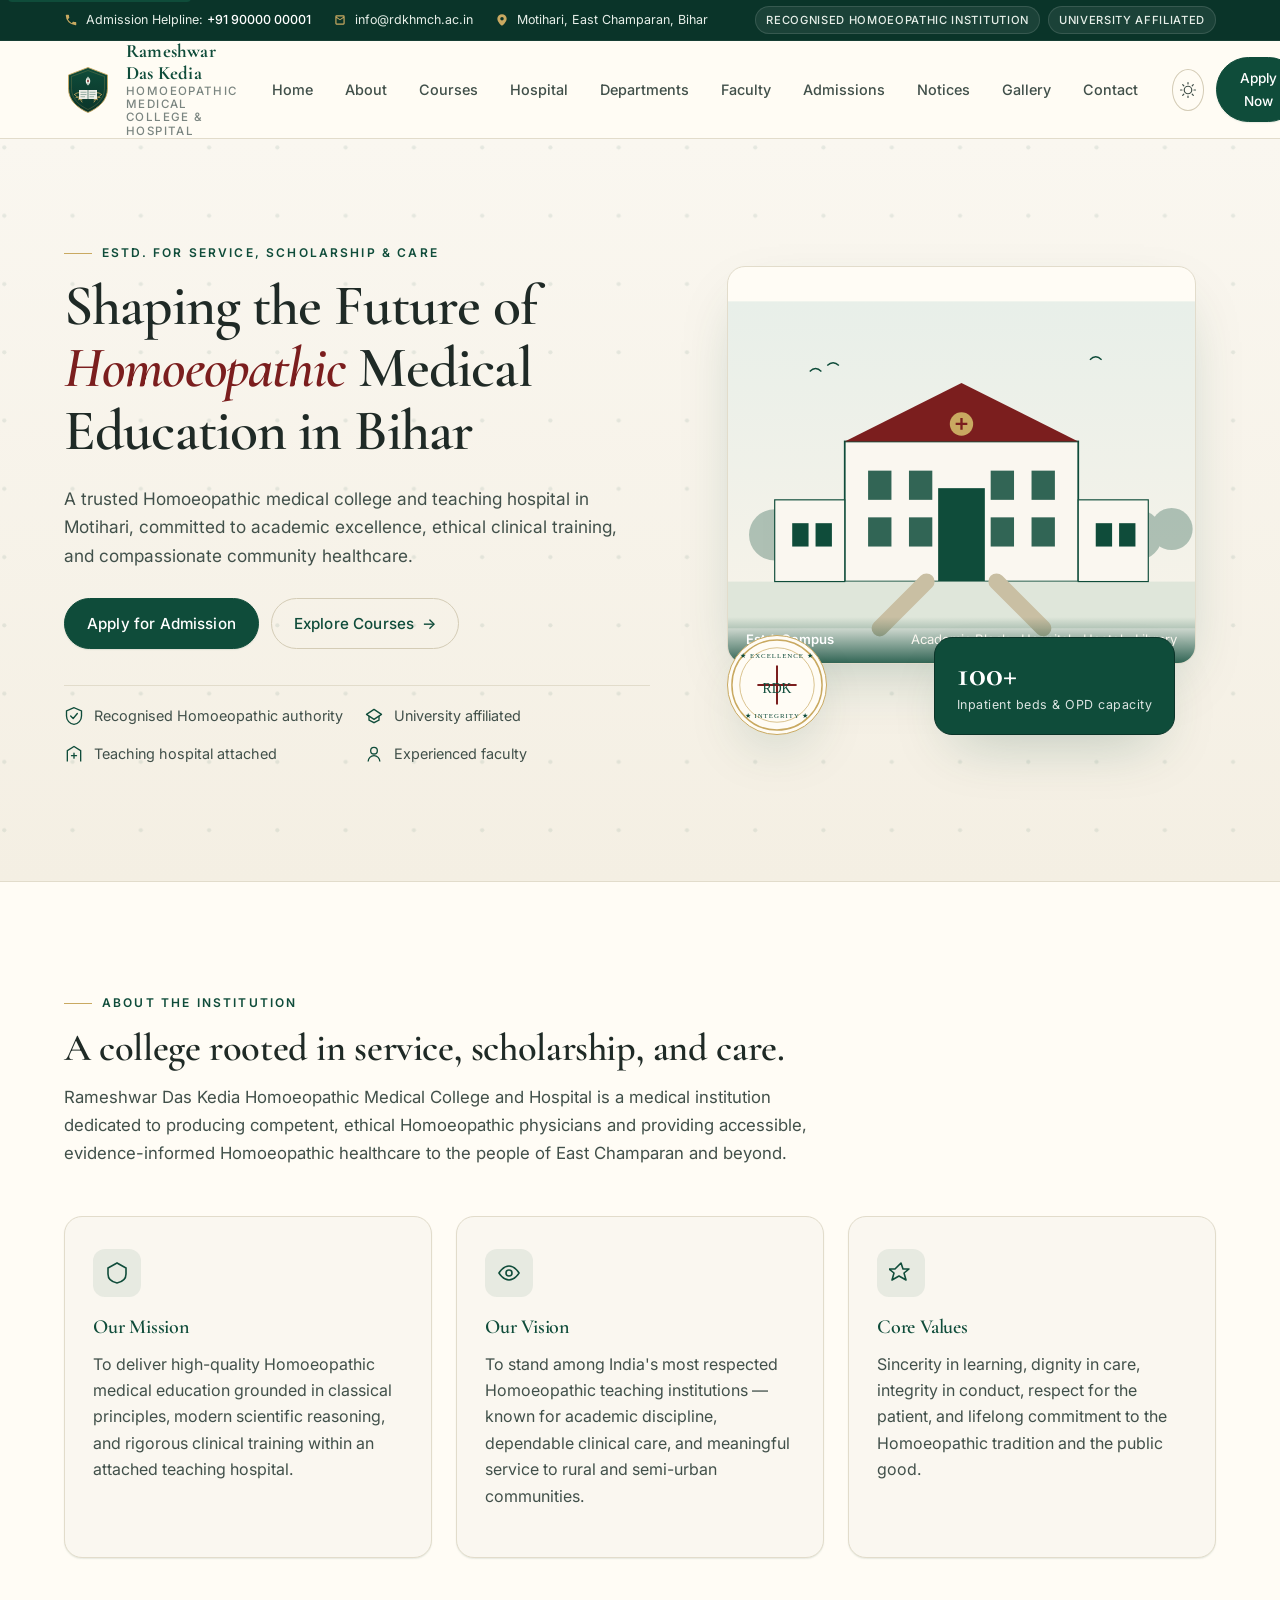
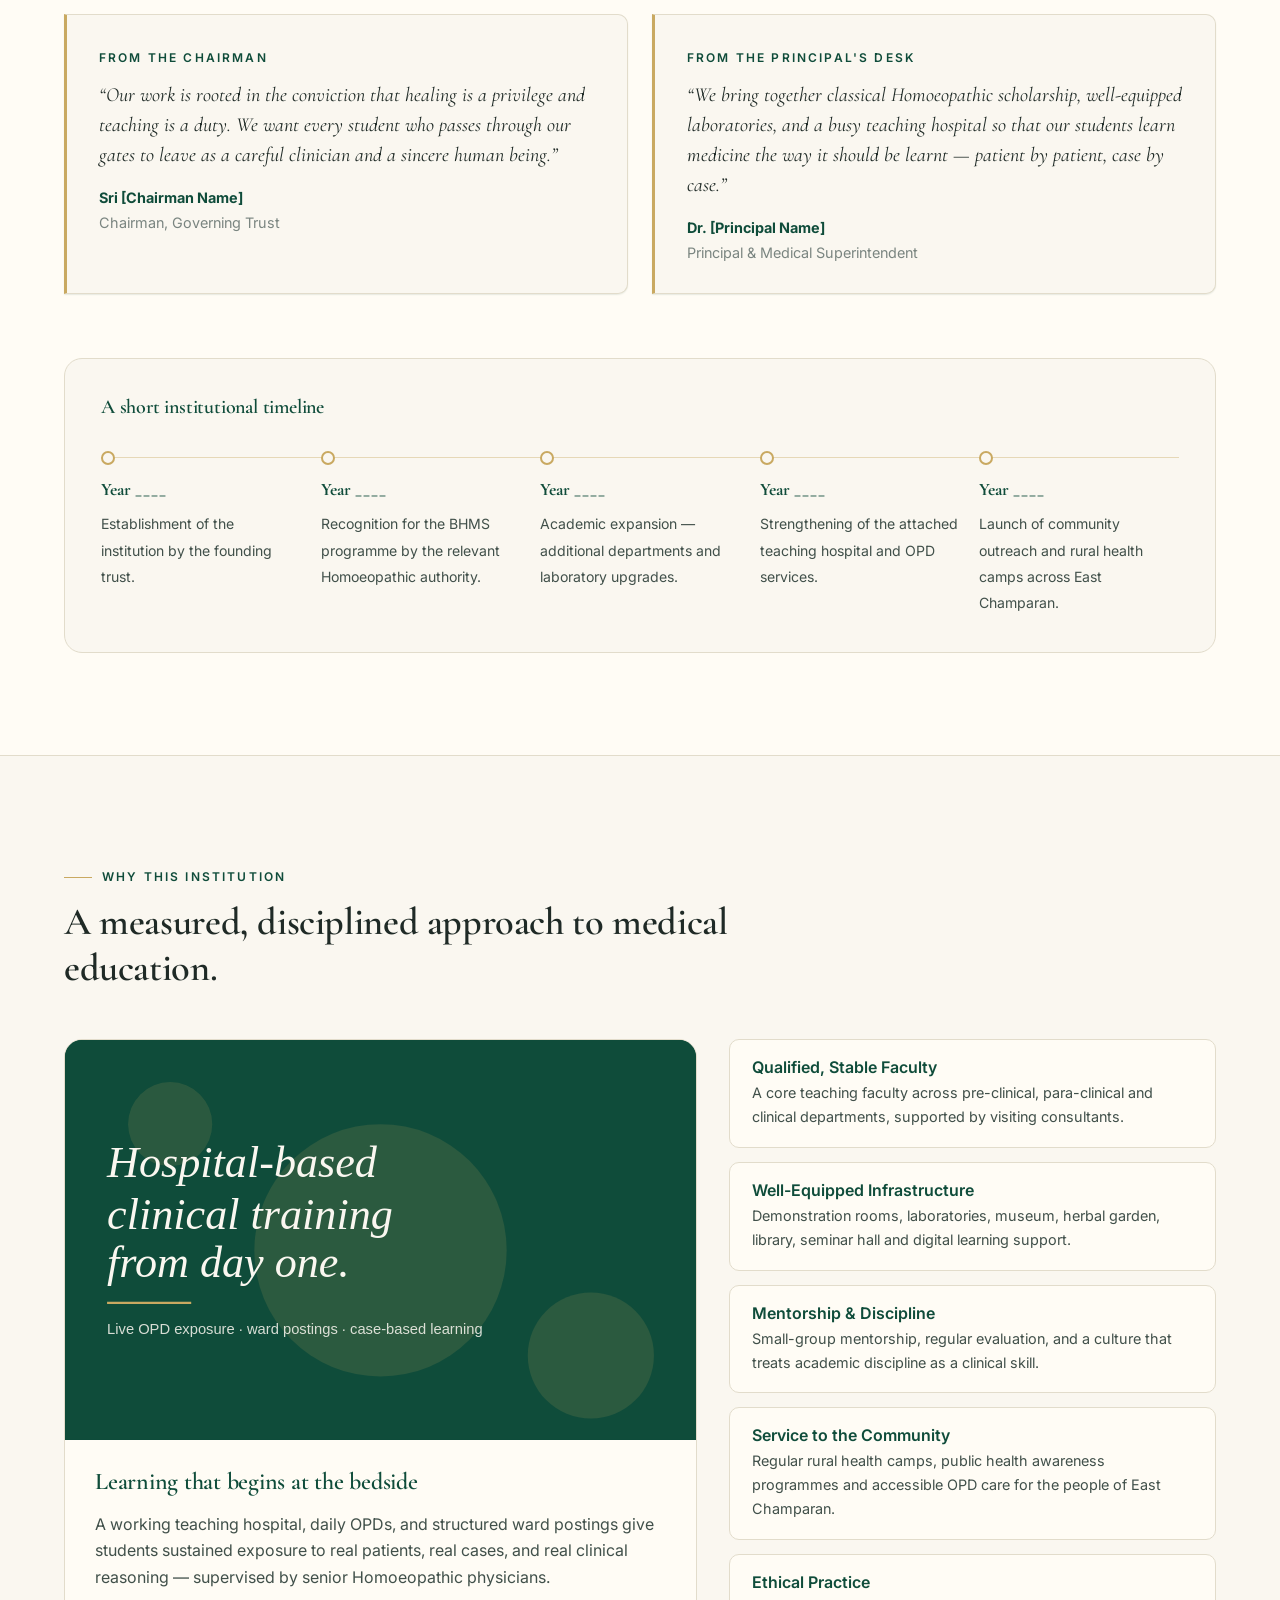
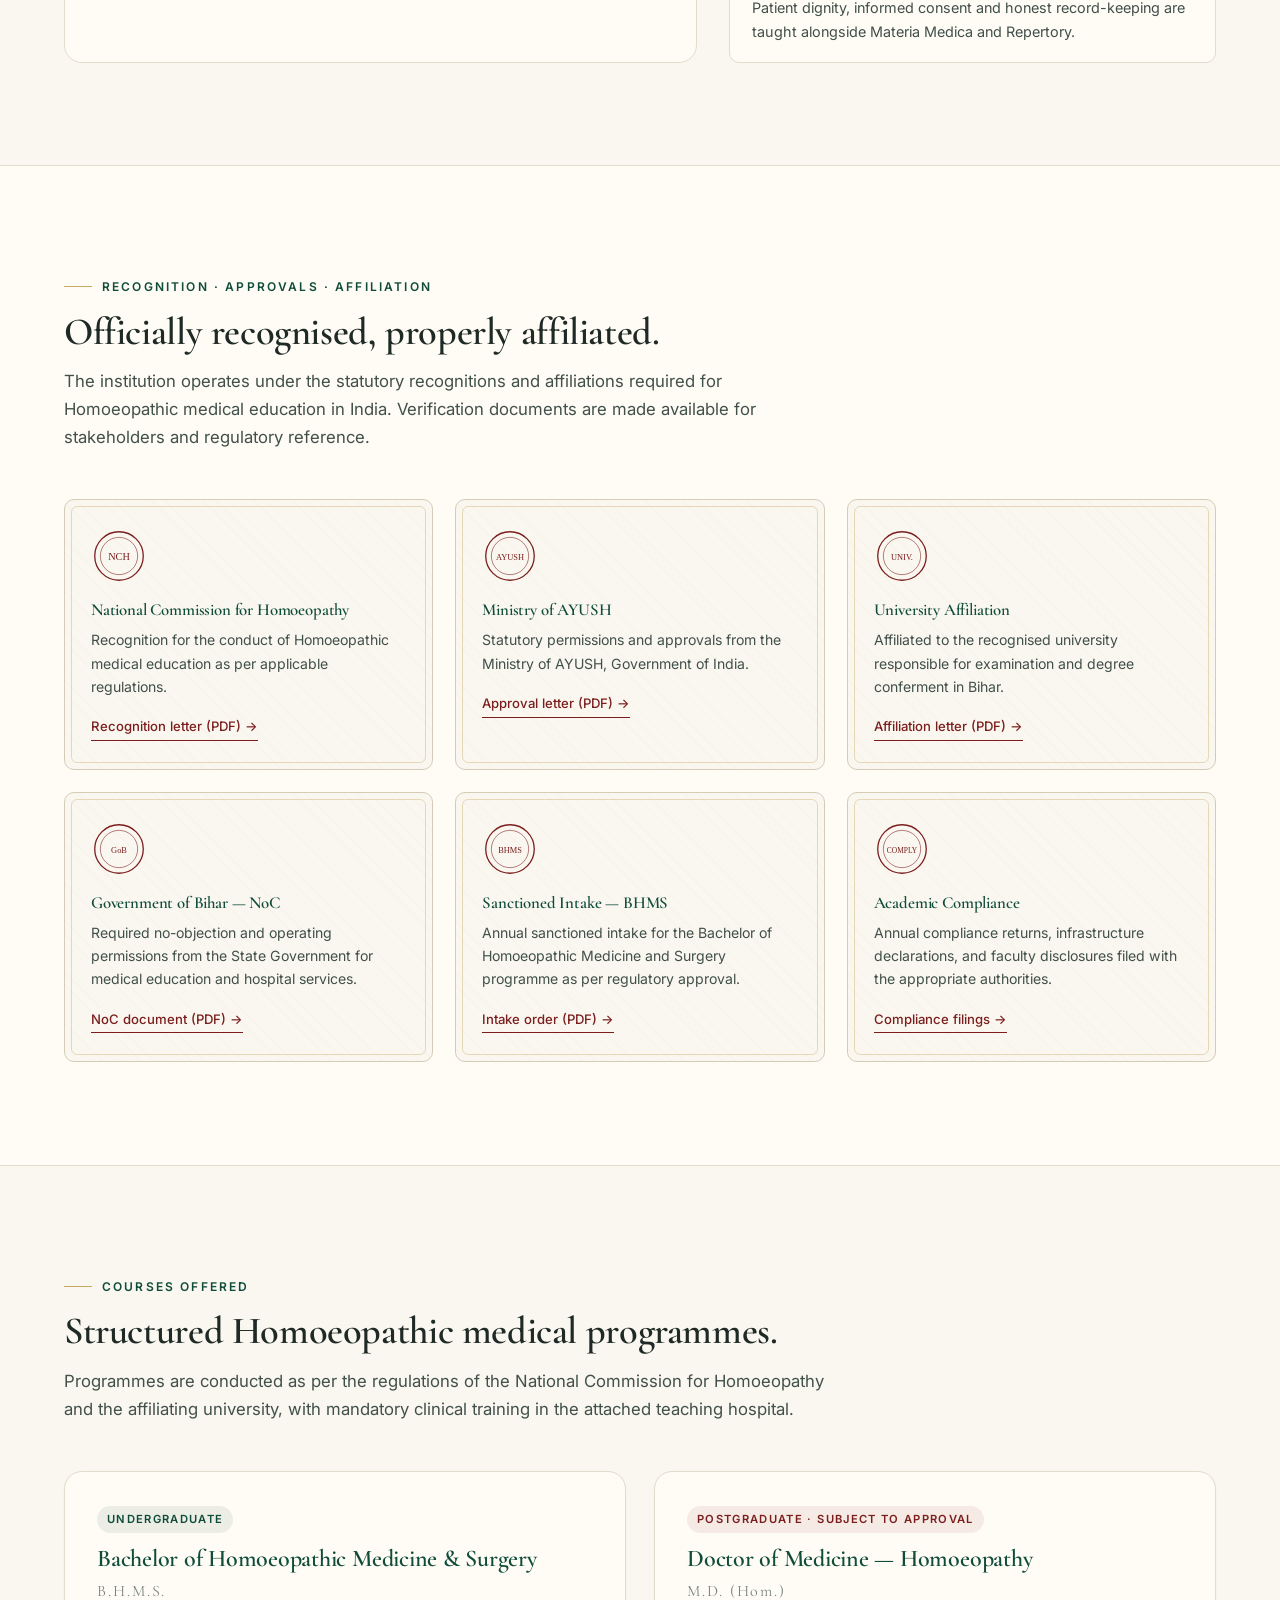
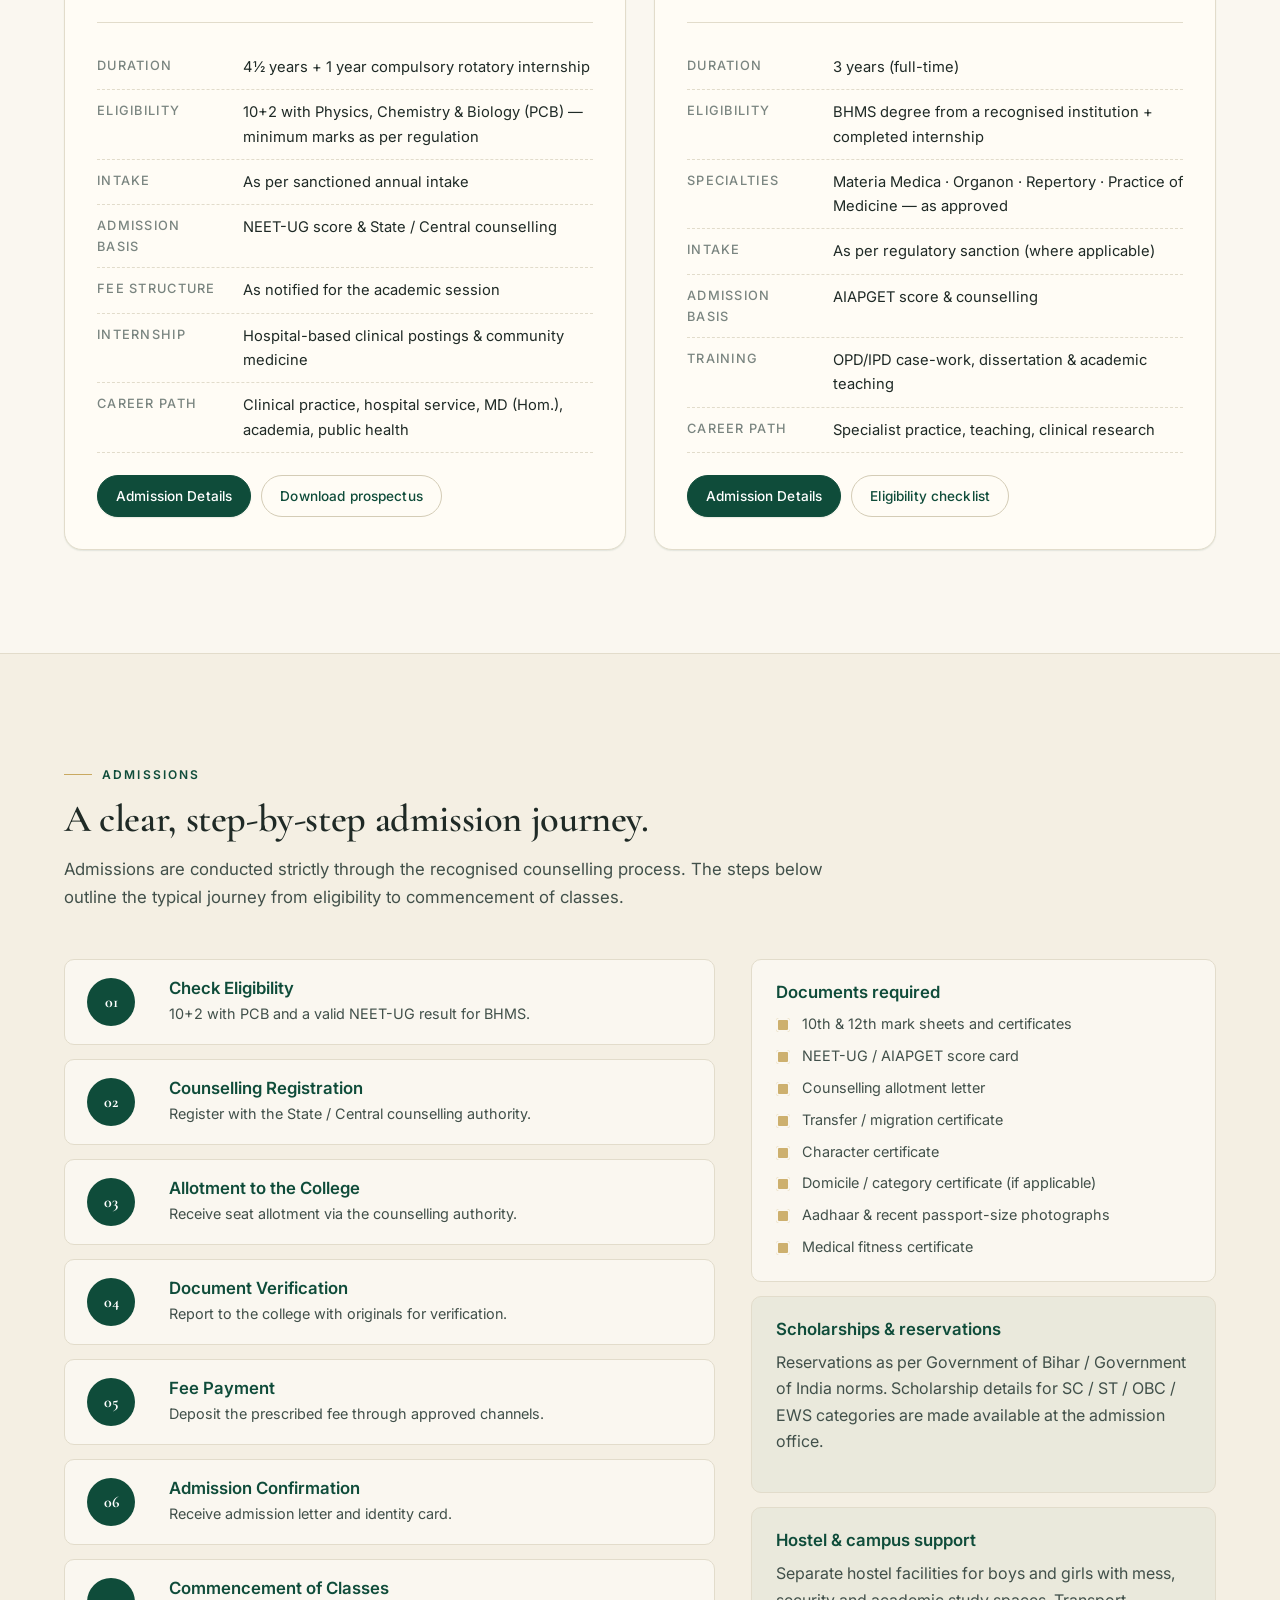
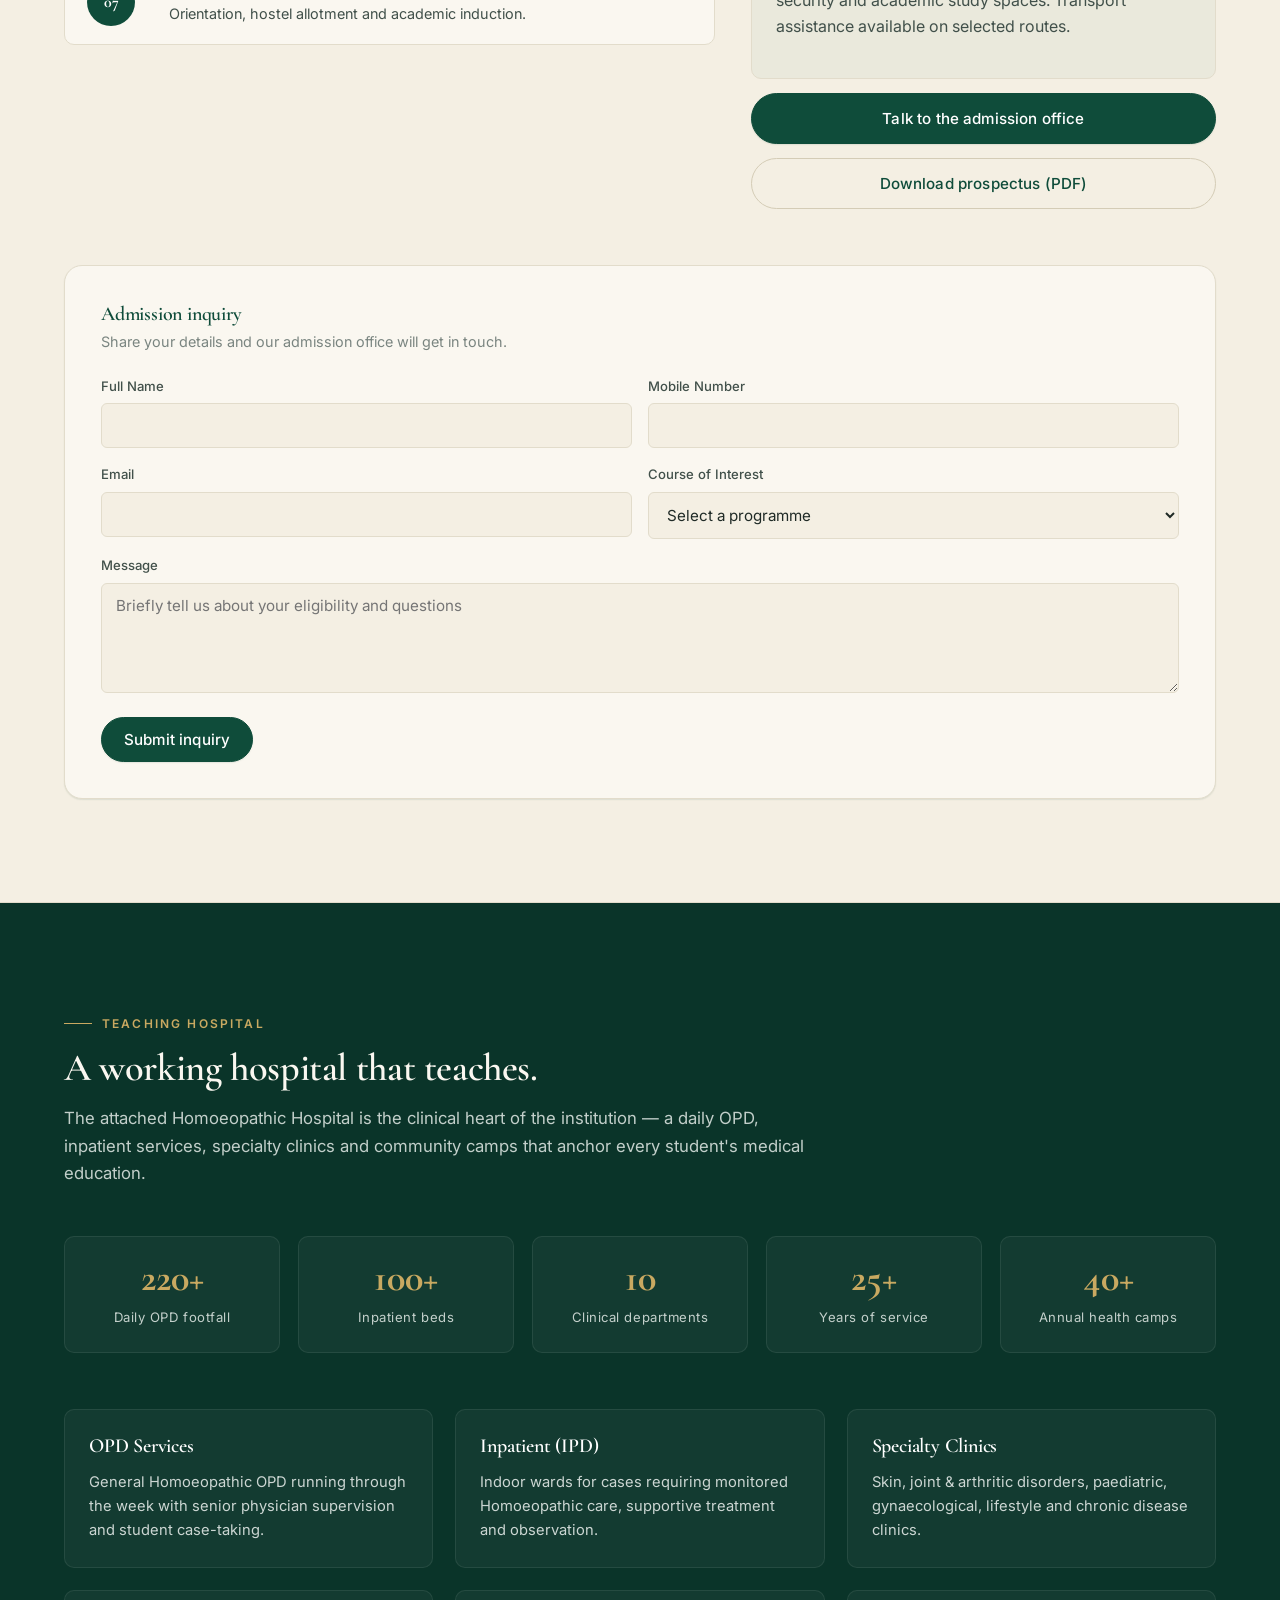
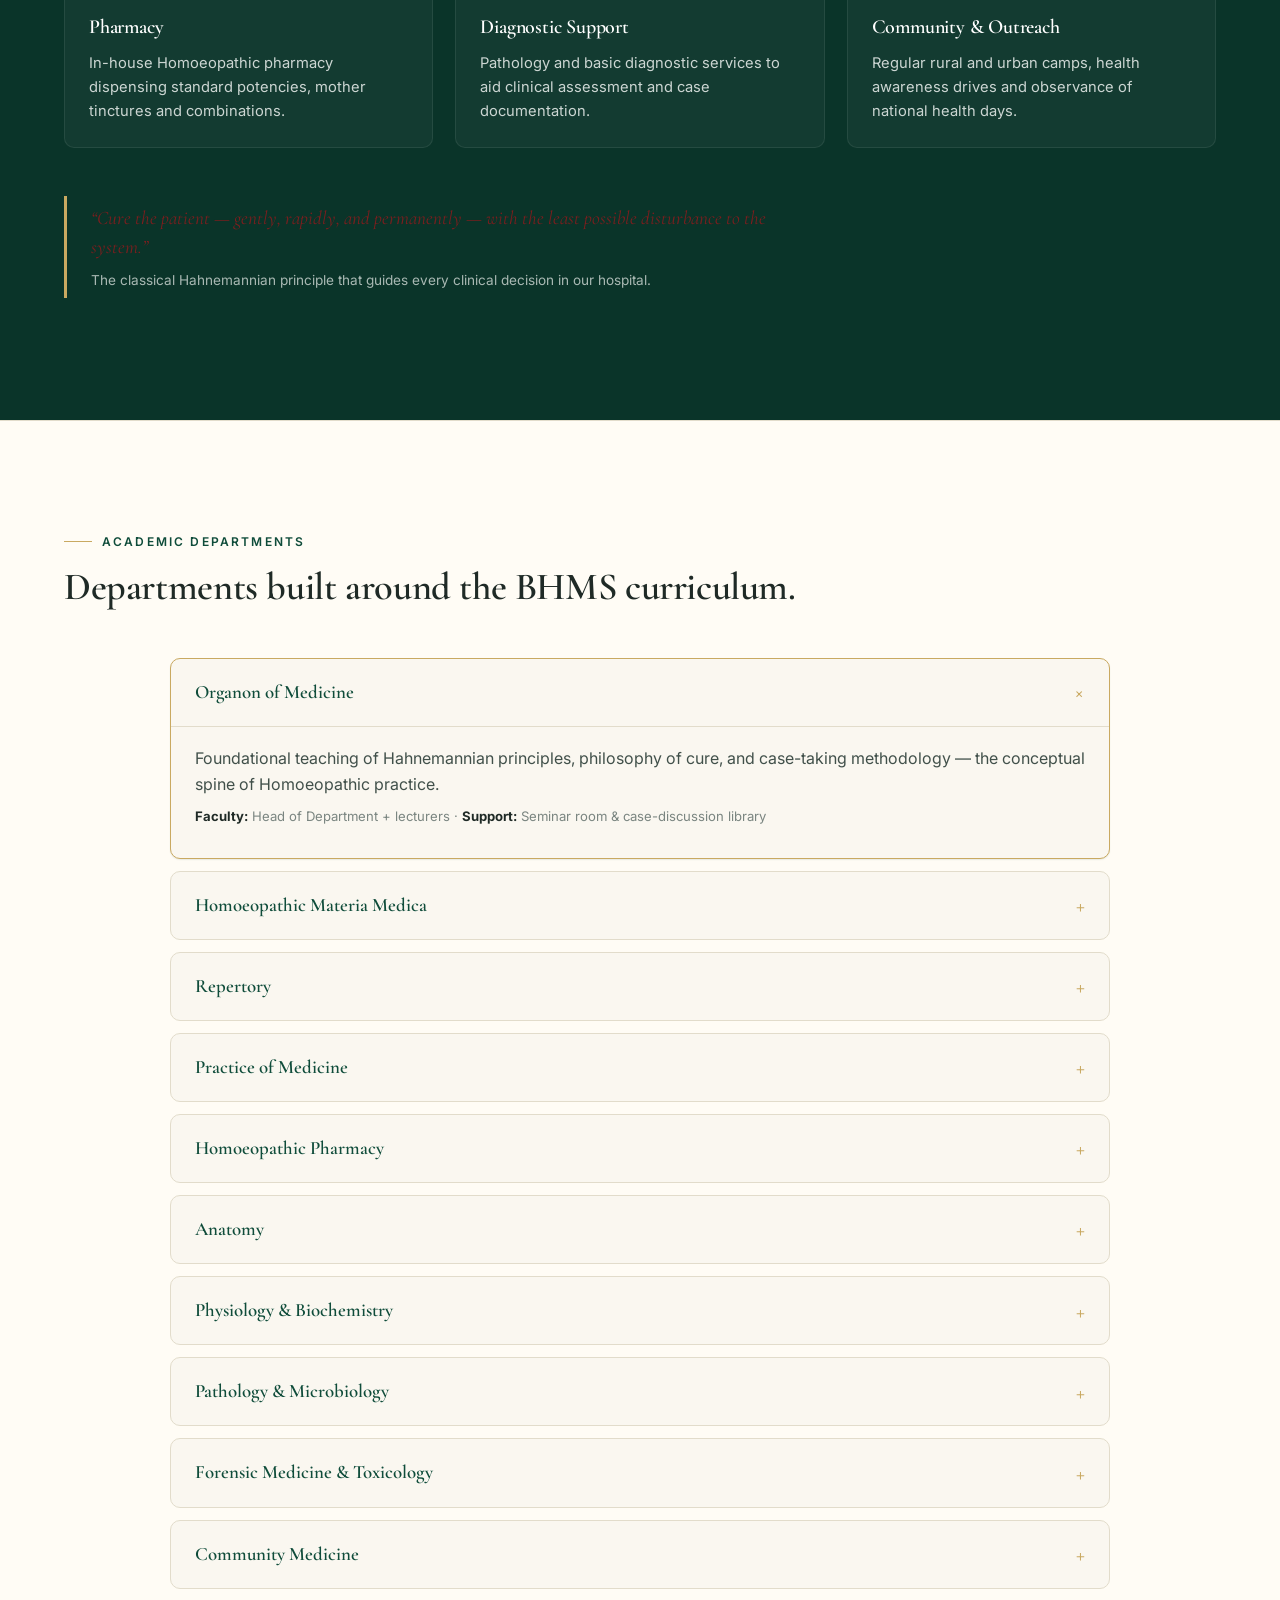
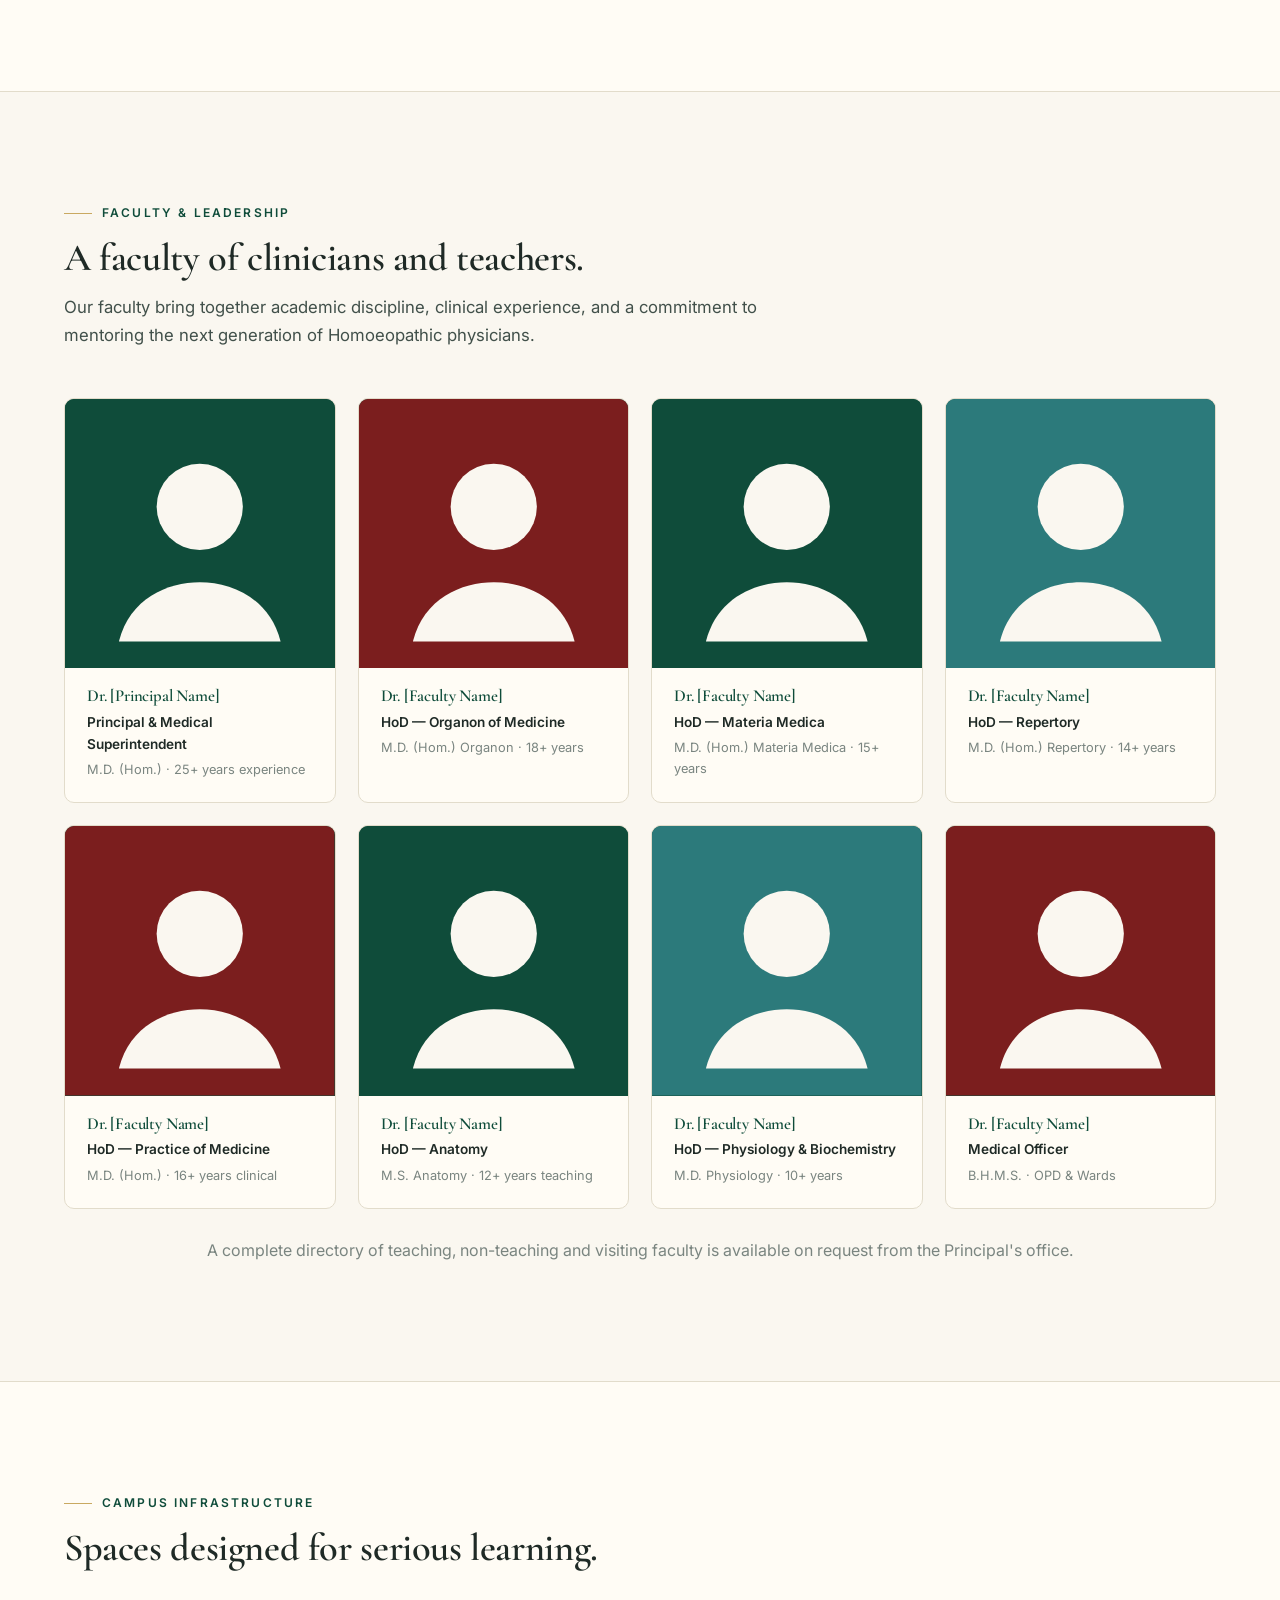
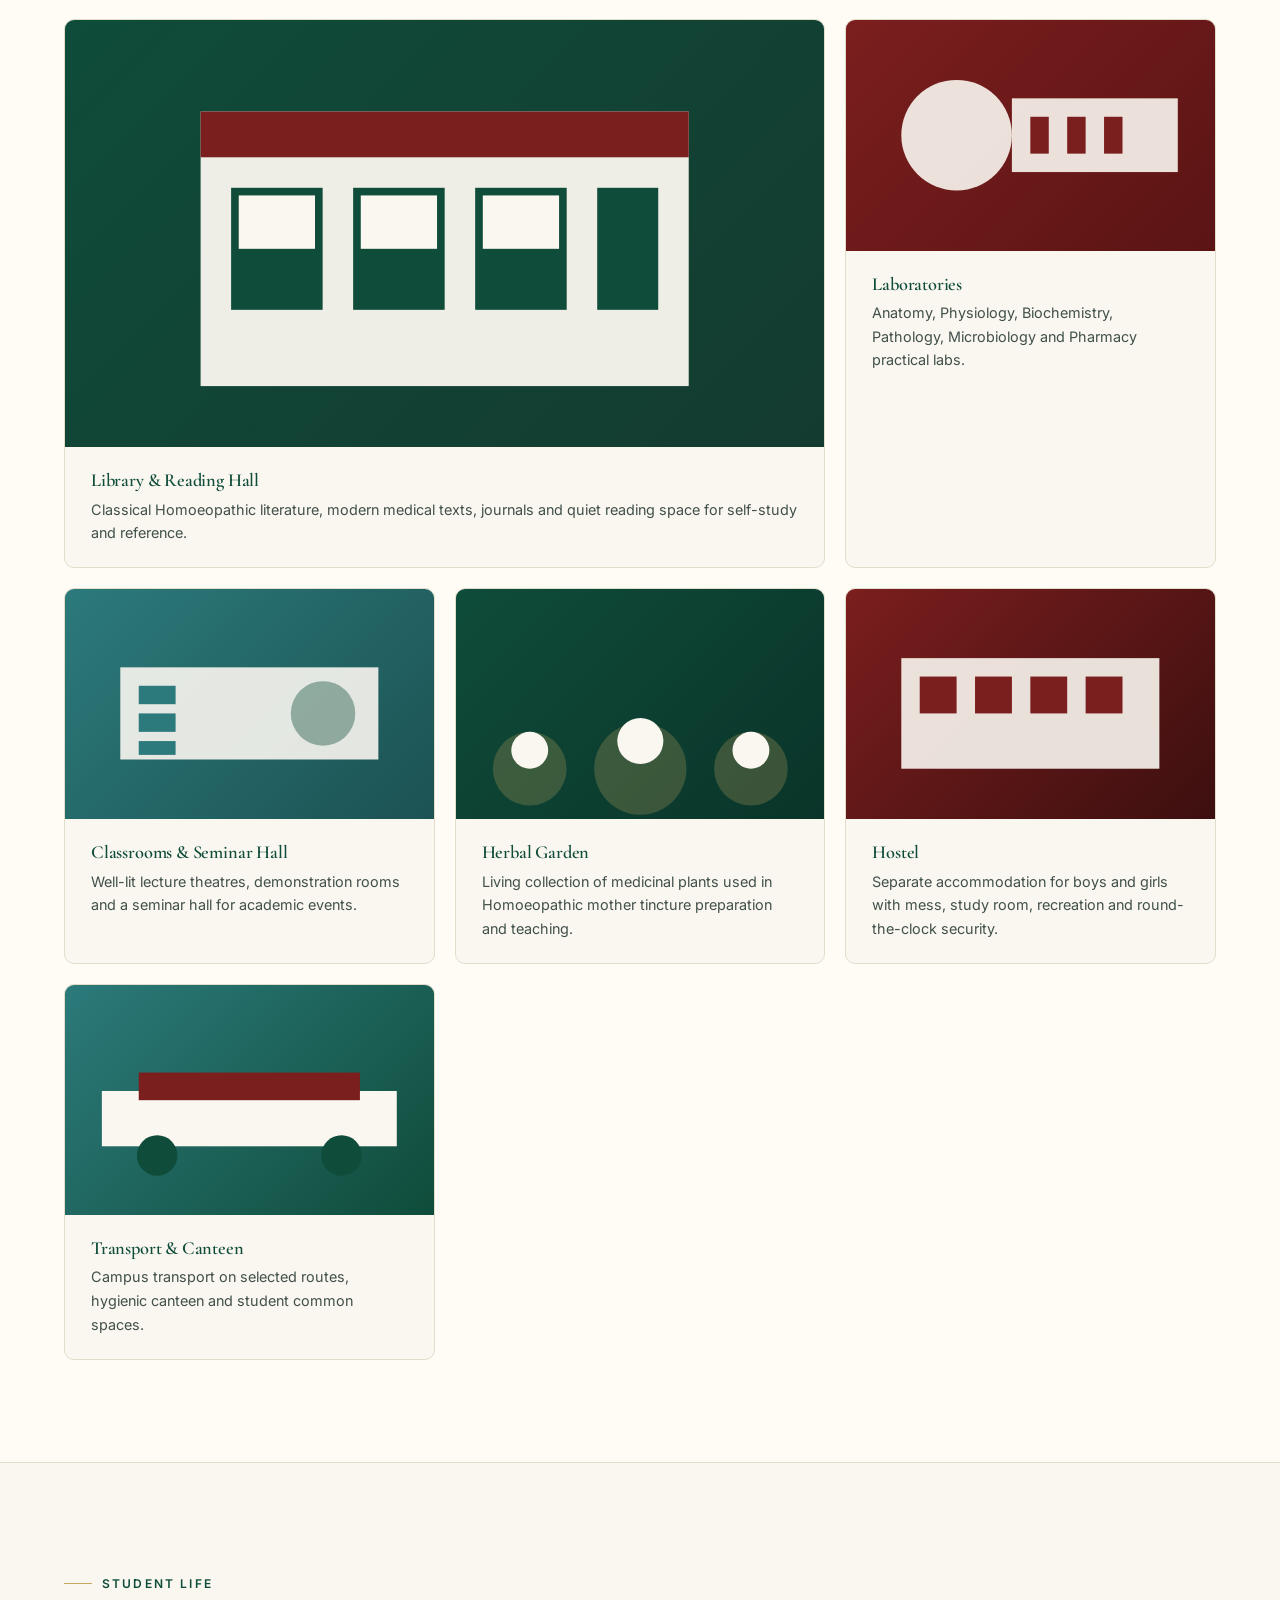
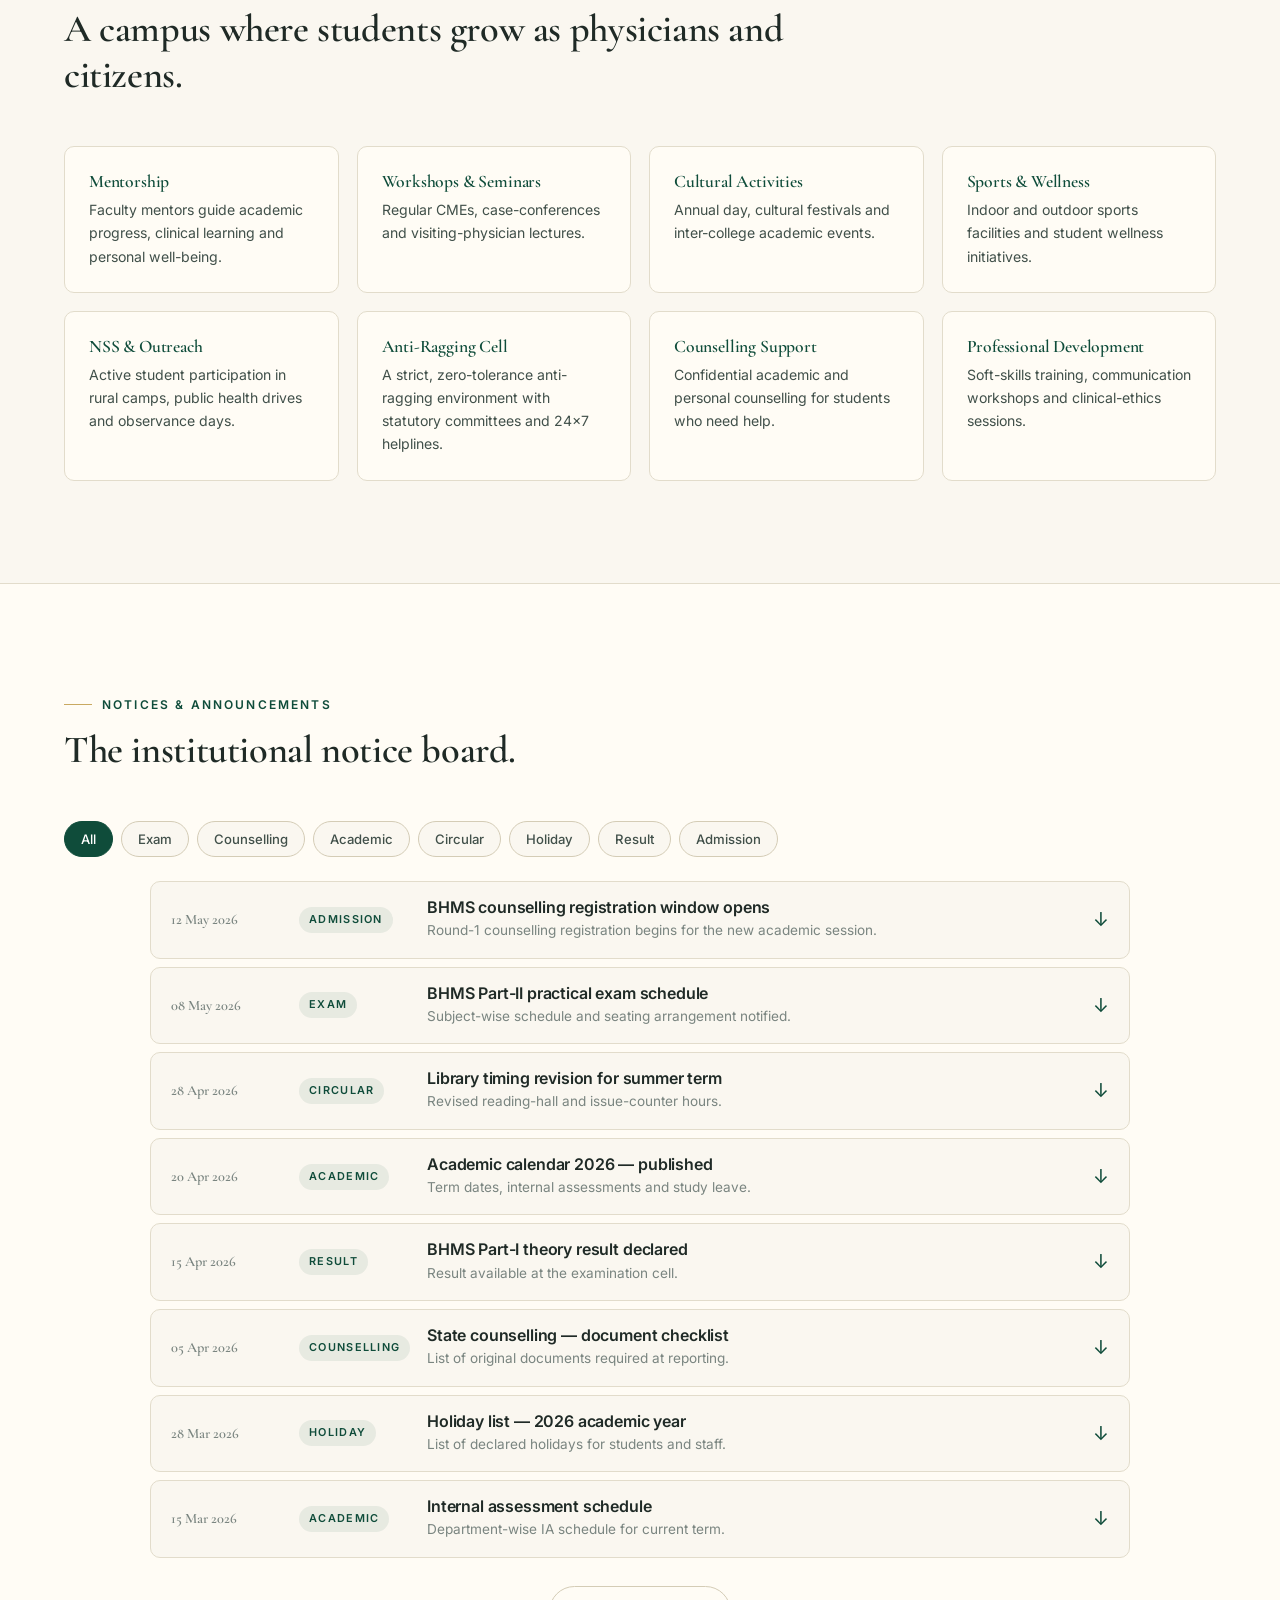
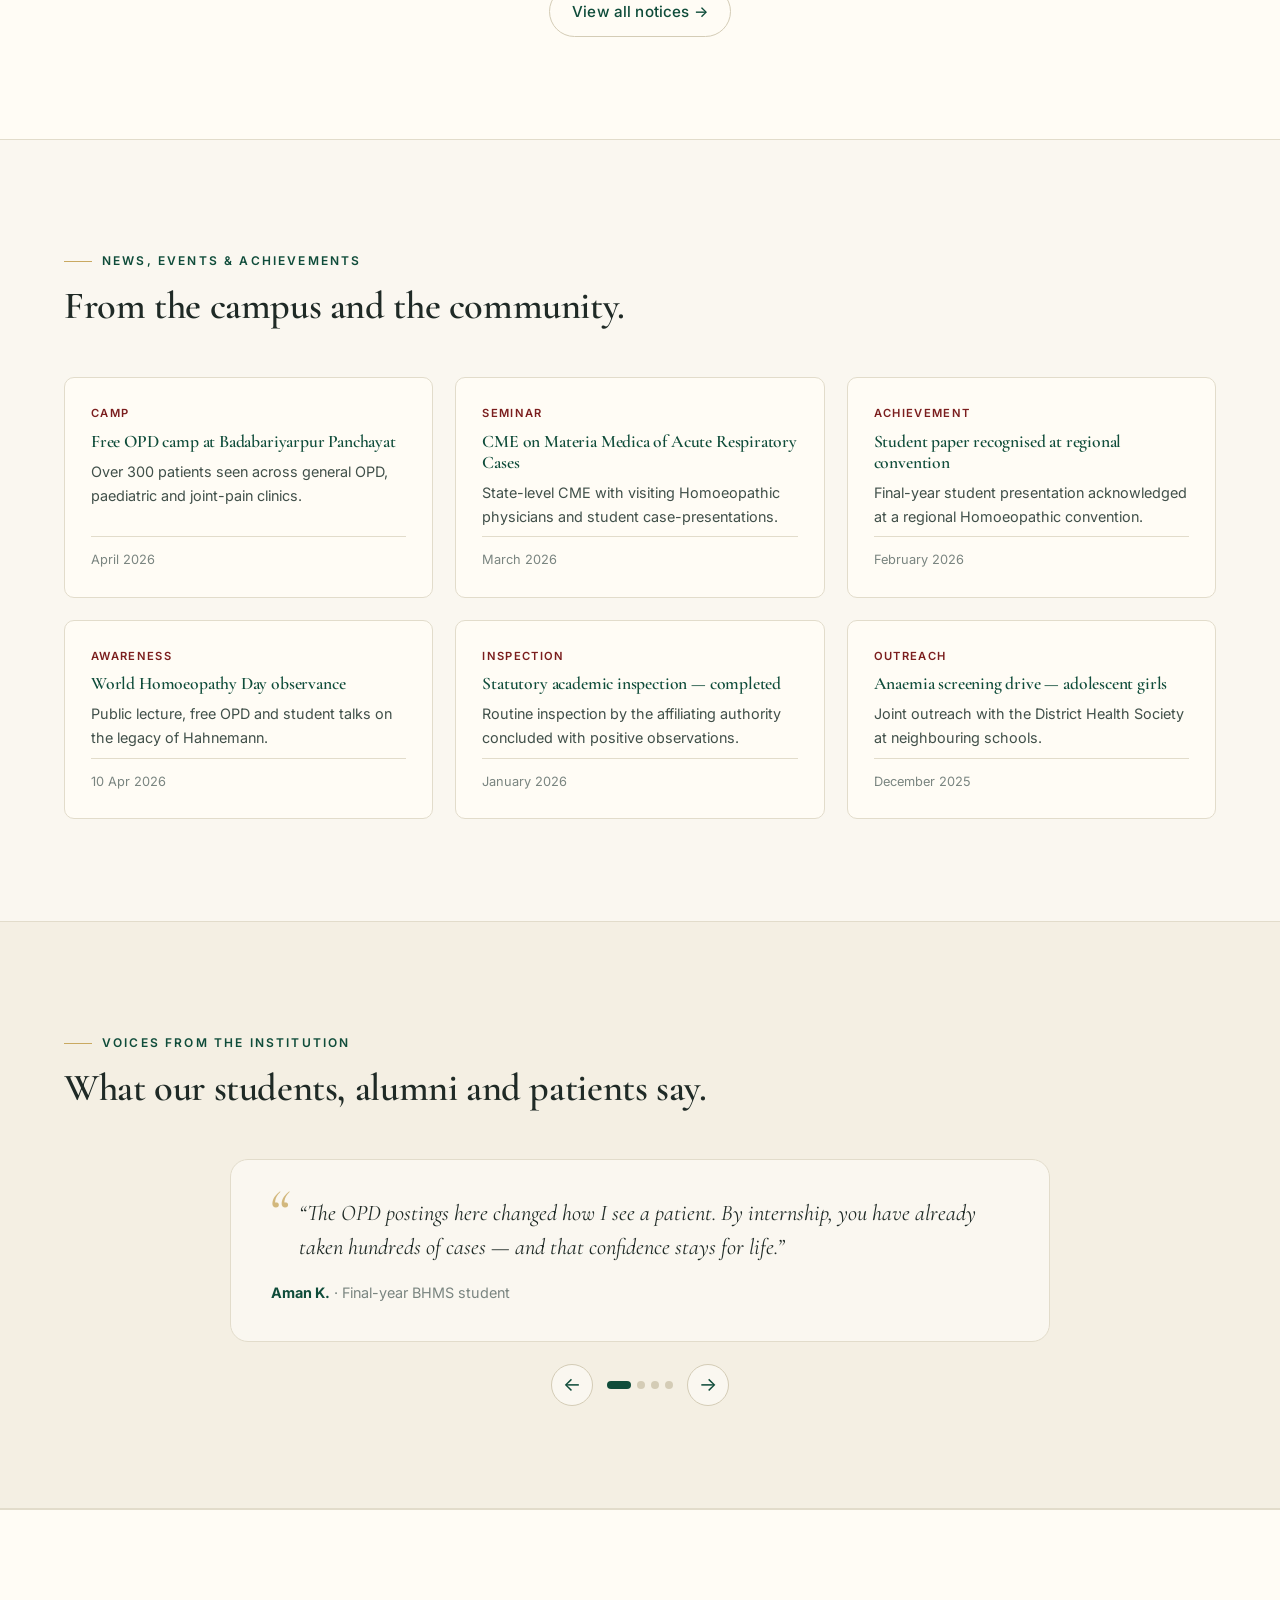
==== index.html @ 1d57bd5c "Build institutional website for Rameshwar Das Kedia Homoeopathic Medical College & Hospital Premium," ====
<!doctype html>
<html lang="en" data-theme="light">
<head>
  <meta charset="utf-8" />
  <meta name="viewport" content="width=device-width, initial-scale=1, viewport-fit=cover" />
  <meta name="theme-color" content="#0F4C3A" />
  <title>Rameshwar Das Kedia Homoeopathic Medical College and Hospital — Motihari, Bihar</title>
  <meta name="description" content="Rameshwar Das Kedia Homoeopathic Medical College and Hospital, Motihari (East Champaran, Bihar) — a respected Homoeopathic medical college and teaching hospital offering BHMS and post-graduate Homoeopathic education with attached hospital, clinical training, and community healthcare." />
  <meta name="keywords" content="Homoeopathic Medical College in Motihari, Homoeopathic Medical College in Bihar, BHMS Admission Bihar, Homoeopathic Hospital East Champaran, Homoeopathic Teaching Hospital, Medical College Motihari, Rameshwar Das Kedia Homoeopathic Medical College" />
  <meta name="author" content="Rameshwar Das Kedia Homoeopathic Medical College and Hospital" />

  <meta property="og:type" content="website" />
  <meta property="og:title" content="Rameshwar Das Kedia Homoeopathic Medical College and Hospital" />
  <meta property="og:description" content="A respected Homoeopathic medical college and teaching hospital in Motihari, East Champaran, Bihar — offering BHMS education, clinical training, and community healthcare." />
  <meta property="og:locale" content="en_IN" />

  <link rel="preconnect" href="https://fonts.googleapis.com" />
  <link rel="preconnect" href="https://fonts.gstatic.com" crossorigin />
  <link href="https://fonts.googleapis.com/css2?family=Cormorant+Garamond:wght@500;600;700&family=Inter:wght@300;400;500;600;700&display=swap" rel="stylesheet" />

  <link rel="icon" type="image/svg+xml" href="assets/favicon.svg" />
  <link rel="stylesheet" href="assets/styles.css" />

  <script type="application/ld+json">
  {
    "@context": "https://schema.org",
    "@type": "CollegeOrUniversity",
    "name": "Rameshwar Das Kedia Homoeopathic Medical College and Hospital",
    "alternateName": "RDKHMCH Motihari",
    "url": "",
    "logo": "",
    "address": {
      "@type": "PostalAddress",
      "streetAddress": "NH-28 A, Badabariyarpur",
      "addressLocality": "Motihari",
      "postalCode": "845401",
      "addressRegion": "Bihar",
      "addressCountry": "IN"
    },
    "areaServed": "East Champaran, Bihar, India"
  }
  </script>
</head>
<body>

<a class="skip-link" href="#main">Skip to main content</a>

<!-- ============== TOP INFO BAR ============== -->
<div class="topbar" role="region" aria-label="Institution contact information">
  <div class="container topbar__inner">
    <ul class="topbar__list">
      <li><svg aria-hidden="true" viewBox="0 0 24 24" class="ic"><path d="M6.6 10.8a15 15 0 0 0 6.6 6.6l2.2-2.2a1 1 0 0 1 1-.25 11.4 11.4 0 0 0 3.6.57 1 1 0 0 1 1 1V20a1 1 0 0 1-1 1A17 17 0 0 1 3 4a1 1 0 0 1 1-1h3.5a1 1 0 0 1 1 1 11.4 11.4 0 0 0 .57 3.6 1 1 0 0 1-.25 1Z"/></svg><span>Admission Helpline: <strong>+91&nbsp;90000&nbsp;00001</strong></span></li>
      <li><svg aria-hidden="true" viewBox="0 0 24 24" class="ic"><path d="M4 6a2 2 0 0 1 2-2h12a2 2 0 0 1 2 2v12a2 2 0 0 1-2 2H6a2 2 0 0 1-2-2Zm2 0v.5l6 4 6-4V6Zm12 2.6-5.45 3.6a1 1 0 0 1-1.1 0L6 8.6V18h12Z"/></svg><span>info@rdkhmch.ac.in</span></li>
      <li><svg aria-hidden="true" viewBox="0 0 24 24" class="ic"><path d="M12 2a8 8 0 0 1 8 8c0 5.5-7 12-8 12s-8-6.5-8-12a8 8 0 0 1 8-8Zm0 5a3 3 0 1 0 0 6 3 3 0 0 0 0-6Z"/></svg><span>Motihari, East Champaran, Bihar</span></li>
    </ul>
    <div class="topbar__meta">
      <span class="badge badge--mute">Recognised Homoeopathic Institution</span>
      <span class="badge badge--mute">University Affiliated</span>
    </div>
  </div>
</div>

<!-- ============== HEADER / NAV ============== -->
<header class="site-header" id="siteHeader">
  <div class="container header__inner">
    <a href="#home" class="brand" aria-label="Rameshwar Das Kedia Homoeopathic Medical College and Hospital — Home">
      <span class="brand__crest" aria-hidden="true">
        <!-- Inline institutional crest -->
        <svg viewBox="0 0 64 64" width="48" height="48">
          <defs>
            <linearGradient id="crestG" x1="0" x2="0" y1="0" y2="1">
              <stop offset="0" stop-color="#0F4C3A"/>
              <stop offset="1" stop-color="#0a3429"/>
            </linearGradient>
          </defs>
          <path d="M32 2 L58 12 V30 C58 46 46 56 32 62 C18 56 6 46 6 30 V12 Z" fill="url(#crestG)" stroke="#C9A961" stroke-width="1.2"/>
          <path d="M32 6 L54 14 V30 C54 44 43 53 32 58 C21 53 10 44 10 30 V14 Z" fill="none" stroke="#C9A961" stroke-width=".5" opacity=".6"/>
          <!-- laurel -->
          <path d="M14 38 C18 42 22 44 24 48 M14 38 C16 36 19 35 22 36 M16 42 C18 41 21 41 23 42 M19 45 C20 44 22 44 24 45" fill="none" stroke="#C9A961" stroke-width="1.1" stroke-linecap="round"/>
          <path d="M50 38 C46 42 42 44 40 48 M50 38 C48 36 45 35 42 36 M48 42 C46 41 43 41 41 42 M45 45 C44 44 42 44 40 45" fill="none" stroke="#C9A961" stroke-width="1.1" stroke-linecap="round"/>
          <!-- open book -->
          <path d="M20 32 H32 V44 H20 Z M44 32 H32 V44 H44 Z" fill="#FAF7F0" opacity=".95"/>
          <path d="M32 32 V44" stroke="#0F4C3A" stroke-width=".8"/>
          <path d="M22 35 H30 M22 38 H30 M22 41 H28 M34 35 H42 M34 38 H42 M34 41 H40" stroke="#0F4C3A" stroke-width=".5"/>
          <!-- mortar/healing leaf above book -->
          <path d="M32 14 C28 18 28 22 32 26 C36 22 36 18 32 14 Z" fill="#FAF7F0"/>
          <path d="M32 14 V26" stroke="#0F4C3A" stroke-width=".6"/>
          <circle cx="32" cy="20" r="1.2" fill="#7B1E1E"/>
        </svg>
      </span>
      <span class="brand__text">
        <span class="brand__name">Rameshwar Das Kedia</span>
        <span class="brand__sub">Homoeopathic Medical College &amp; Hospital</span>
      </span>
    </a>

    <nav class="nav" id="primaryNav" aria-label="Primary">
      <ul>
        <li><a href="#home">Home</a></li>
        <li><a href="#about">About</a></li>
        <li><a href="#courses">Courses</a></li>
        <li><a href="#hospital">Hospital</a></li>
        <li><a href="#departments">Departments</a></li>
        <li><a href="#faculty">Faculty</a></li>
        <li><a href="#admissions">Admissions</a></li>
        <li><a href="#notices">Notices</a></li>
        <li><a href="#gallery">Gallery</a></li>
        <li><a href="#contact">Contact</a></li>
      </ul>
    </nav>

    <div class="header__actions">
      <button class="theme-toggle" id="themeToggle" type="button" aria-label="Toggle dark mode" aria-pressed="false">
        <svg class="ic ic--sun" viewBox="0 0 24 24" aria-hidden="true"><path d="M12 4V2m0 20v-2m8-8h2M2 12h2m13.66-5.66 1.41-1.41M4.93 19.07l1.41-1.41m0-11.32L4.93 4.93m14.14 14.14-1.41-1.41M12 7a5 5 0 1 0 0 10 5 5 0 0 0 0-10Z" fill="none" stroke="currentColor" stroke-width="1.6" stroke-linecap="round"/></svg>
        <svg class="ic ic--moon" viewBox="0 0 24 24" aria-hidden="true"><path d="M21 13A9 9 0 1 1 11 3a7 7 0 0 0 10 10Z" fill="currentColor"/></svg>
      </button>
      <a href="#admissions" class="btn btn--primary btn--sm">Apply Now</a>
      <button class="menu-toggle" id="menuToggle" type="button" aria-label="Open menu" aria-expanded="false" aria-controls="primaryNav">
        <span></span><span></span><span></span>
      </button>
    </div>
  </div>
</header>

<main id="main">

<!-- ============== HERO ============== -->
<section class="hero" id="home">
  <div class="hero__bg" aria-hidden="true">
    <svg class="hero__pattern" viewBox="0 0 600 600" preserveAspectRatio="xMidYMid slice">
      <defs>
        <pattern id="dots" x="0" y="0" width="32" height="32" patternUnits="userSpaceOnUse">
          <circle cx="2" cy="2" r="1" fill="currentColor" opacity=".25"/>
        </pattern>
      </defs>
      <rect width="600" height="600" fill="url(#dots)"/>
    </svg>
  </div>
  <div class="container hero__grid">
    <div class="hero__content reveal">
      <p class="eyebrow"><span class="eyebrow__dash"></span> Estd. for service, scholarship &amp; care</p>
      <h1 class="hero__title">
        Shaping the Future of <em>Homoeopathic</em> Medical Education in Bihar
      </h1>
      <p class="hero__lede">
        A trusted Homoeopathic medical college and teaching hospital in Motihari, committed to academic excellence, ethical clinical training, and compassionate community healthcare.
      </p>
      <div class="hero__cta">
        <a href="#admissions" class="btn btn--primary">Apply for Admission</a>
        <a href="#courses" class="btn btn--ghost">Explore Courses <span aria-hidden="true">→</span></a>
      </div>
      <ul class="trust-strip" aria-label="Institutional credentials">
        <li><svg viewBox="0 0 24 24" class="ic" aria-hidden="true"><path d="M12 2 3 6v6c0 5 3.8 9.7 9 10 5.2-.3 9-5 9-10V6Z" fill="none" stroke="currentColor" stroke-width="1.6"/><path d="m8 12 3 3 5-6" fill="none" stroke="currentColor" stroke-width="1.6" stroke-linecap="round" stroke-linejoin="round"/></svg> Recognised Homoeopathic authority</li>
        <li><svg viewBox="0 0 24 24" class="ic" aria-hidden="true"><path d="M3 10 12 4l9 6-9 6Z" fill="none" stroke="currentColor" stroke-width="1.6" stroke-linejoin="round"/><path d="M6 12v5l6 3 6-3v-5" fill="none" stroke="currentColor" stroke-width="1.6"/></svg> University affiliated</li>
        <li><svg viewBox="0 0 24 24" class="ic" aria-hidden="true"><path d="M4 21V8l8-5 8 5v13" fill="none" stroke="currentColor" stroke-width="1.6"/><path d="M12 11v6m-3-3h6" stroke="currentColor" stroke-width="1.6" stroke-linecap="round"/></svg> Teaching hospital attached</li>
        <li><svg viewBox="0 0 24 24" class="ic" aria-hidden="true"><path d="M12 12a4 4 0 1 0 0-8 4 4 0 0 0 0 8Zm-7 9c0-3.9 3.1-7 7-7s7 3.1 7 7" fill="none" stroke="currentColor" stroke-width="1.6"/></svg> Experienced faculty</li>
      </ul>
    </div>

    <div class="hero__visual reveal">
      <div class="hero__card hero__card--main">
        <svg viewBox="0 0 400 280" class="illust" role="img" aria-label="Illustration of campus and teaching hospital">
          <defs>
            <linearGradient id="sky" x1="0" x2="0" y1="0" y2="1">
              <stop offset="0" stop-color="#e8efe9"/>
              <stop offset="1" stop-color="#f7f3e9"/>
            </linearGradient>
          </defs>
          <rect width="400" height="280" fill="url(#sky)"/>
          <!-- distant trees -->
          <g opacity=".3" fill="#0F4C3A">
            <circle cx="40" cy="200" r="22"/><circle cx="70" cy="195" r="18"/><circle cx="350" cy="200" r="22"/><circle cx="380" cy="195" r="18"/>
          </g>
          <!-- main academic building -->
          <rect x="100" y="120" width="200" height="120" fill="#FAF7F0" stroke="#0F4C3A" stroke-width="1.5"/>
          <polygon points="100,120 200,70 300,120" fill="#7B1E1E"/>
          <rect x="180" y="160" width="40" height="80" fill="#0F4C3A"/>
          <g fill="#0F4C3A" opacity=".85">
            <rect x="120" y="145" width="20" height="25"/><rect x="155" y="145" width="20" height="25"/><rect x="225" y="145" width="20" height="25"/><rect x="260" y="145" width="20" height="25"/>
            <rect x="120" y="185" width="20" height="25"/><rect x="155" y="185" width="20" height="25"/><rect x="225" y="185" width="20" height="25"/><rect x="260" y="185" width="20" height="25"/>
          </g>
          <!-- pediment ornament -->
          <circle cx="200" cy="105" r="10" fill="#C9A961"/>
          <path d="M195 105 h10 M200 100 v10" stroke="#7B1E1E" stroke-width="2"/>
          <!-- ground -->
          <rect y="240" width="400" height="40" fill="#dfe6da"/>
          <!-- pathway -->
          <path d="M170 240 L130 280 M230 240 L270 280" stroke="#c9bfa3" stroke-width="14" stroke-linecap="round"/>
          <!-- side wing left -->
          <rect x="40" y="170" width="60" height="70" fill="#FAF7F0" stroke="#0F4C3A"/>
          <rect x="55" y="190" width="14" height="20" fill="#0F4C3A"/><rect x="75" y="190" width="14" height="20" fill="#0F4C3A"/>
          <!-- side wing right -->
          <rect x="300" y="170" width="60" height="70" fill="#FAF7F0" stroke="#0F4C3A"/>
          <rect x="315" y="190" width="14" height="20" fill="#0F4C3A"/><rect x="335" y="190" width="14" height="20" fill="#0F4C3A"/>
          <!-- birds -->
          <path d="M70 60 q5 -5 10 0 M85 55 q5 -5 10 0 M310 50 q5 -5 10 0" stroke="#0F4C3A" fill="none" stroke-width="1.2"/>
        </svg>
        <div class="hero__cardfoot">
          <strong>Estd. Campus</strong>
          <span>Academic Block · Hospital · Hostel · Library</span>
        </div>
      </div>
      <div class="hero__card hero__card--stat">
        <span class="num">100+</span>
        <span class="lbl">Inpatient beds &amp; OPD capacity</span>
      </div>
      <div class="hero__card hero__card--seal" aria-hidden="true">
        <svg viewBox="0 0 100 100">
          <circle cx="50" cy="50" r="46" fill="none" stroke="#C9A961" stroke-width="1.5"/>
          <circle cx="50" cy="50" r="38" fill="none" stroke="#C9A961" stroke-width=".7"/>
          <text x="50" y="22" text-anchor="middle" font-size="7" fill="#0F4C3A" font-family="serif" letter-spacing="1">★ EXCELLENCE ★</text>
          <text x="50" y="84" text-anchor="middle" font-size="7" fill="#0F4C3A" font-family="serif" letter-spacing="1">★ INTEGRITY ★</text>
          <path d="M50 30 v40 M30 50 h40" stroke="#7B1E1E" stroke-width="2"/>
          <text x="50" y="58" text-anchor="middle" font-size="14" font-family="serif" fill="#0F4C3A">RDK</text>
        </svg>
      </div>
    </div>
  </div>
</section>

<!-- ============== ABOUT ============== -->
<section class="section section--about" id="about">
  <div class="container">
    <div class="section-head reveal">
      <p class="eyebrow"><span class="eyebrow__dash"></span> About the Institution</p>
      <h2 class="section-title">A college rooted in service, scholarship, and care.</h2>
      <p class="section-lede">Rameshwar Das Kedia Homoeopathic Medical College and Hospital is a medical institution dedicated to producing competent, ethical Homoeopathic physicians and providing accessible, evidence-informed Homoeopathic healthcare to the people of East Champaran and beyond.</p>
    </div>

    <div class="about-grid">
      <article class="about-card reveal">
        <div class="about-card__icon" aria-hidden="true">
          <svg viewBox="0 0 24 24"><path d="M12 2 3 7v6c0 5 4 8 9 9 5-1 9-4 9-9V7Z" fill="none" stroke="currentColor" stroke-width="1.6"/></svg>
        </div>
        <h3>Our Mission</h3>
        <p>To deliver high-quality Homoeopathic medical education grounded in classical principles, modern scientific reasoning, and rigorous clinical training within an attached teaching hospital.</p>
      </article>

      <article class="about-card reveal">
        <div class="about-card__icon" aria-hidden="true">
          <svg viewBox="0 0 24 24"><path d="M2 12s4-7 10-7 10 7 10 7-4 7-10 7S2 12 2 12Z" fill="none" stroke="currentColor" stroke-width="1.6"/><circle cx="12" cy="12" r="3" fill="none" stroke="currentColor" stroke-width="1.6"/></svg>
        </div>
        <h3>Our Vision</h3>
        <p>To stand among India's most respected Homoeopathic teaching institutions — known for academic discipline, dependable clinical care, and meaningful service to rural and semi-urban communities.</p>
      </article>

      <article class="about-card reveal">
        <div class="about-card__icon" aria-hidden="true">
          <svg viewBox="0 0 24 24"><path d="M12 2 14 8h6l-5 4 2 7-7-4-7 4 2-7-5-4h6Z" fill="none" stroke="currentColor" stroke-width="1.6" stroke-linejoin="round"/></svg>
        </div>
        <h3>Core Values</h3>
        <p>Sincerity in learning, dignity in care, integrity in conduct, respect for the patient, and lifelong commitment to the Homoeopathic tradition and the public good.</p>
      </article>
    </div>

    <div class="message-grid">
      <article class="message-card reveal">
        <p class="eyebrow">From the Chairman</p>
        <blockquote>
          “Our work is rooted in the conviction that healing is a privilege and teaching is a duty. We want every student who passes through our gates to leave as a careful clinician and a sincere human being.”
        </blockquote>
        <footer>
          <strong>Sri [Chairman Name]</strong>
          <span>Chairman, Governing Trust</span>
        </footer>
      </article>

      <article class="message-card reveal">
        <p class="eyebrow">From the Principal's Desk</p>
        <blockquote>
          “We bring together classical Homoeopathic scholarship, well-equipped laboratories, and a busy teaching hospital so that our students learn medicine the way it should be learnt — patient by patient, case by case.”
        </blockquote>
        <footer>
          <strong>Dr. [Principal Name]</strong>
          <span>Principal &amp; Medical Superintendent</span>
        </footer>
      </article>
    </div>

    <div class="timeline reveal" aria-label="Institutional milestones">
      <h3 class="timeline__title">A short institutional timeline</h3>
      <ol class="timeline__list">
        <li><span class="t-year">Year ____</span><span class="t-text">Establishment of the institution by the founding trust.</span></li>
        <li><span class="t-year">Year ____</span><span class="t-text">Recognition for the BHMS programme by the relevant Homoeopathic authority.</span></li>
        <li><span class="t-year">Year ____</span><span class="t-text">Academic expansion — additional departments and laboratory upgrades.</span></li>
        <li><span class="t-year">Year ____</span><span class="t-text">Strengthening of the attached teaching hospital and OPD services.</span></li>
        <li><span class="t-year">Year ____</span><span class="t-text">Launch of community outreach and rural health camps across East Champaran.</span></li>
      </ol>
    </div>
  </div>
</section>

<!-- ============== WHY CHOOSE US ============== -->
<section class="section section--why" id="why">
  <div class="container">
    <div class="section-head reveal">
      <p class="eyebrow"><span class="eyebrow__dash"></span> Why this institution</p>
      <h2 class="section-title">A measured, disciplined approach to medical education.</h2>
    </div>

    <div class="why-layout">
      <article class="why-focal reveal">
        <div class="why-focal__media" aria-hidden="true">
          <svg viewBox="0 0 600 380">
            <rect width="600" height="380" fill="#0F4C3A"/>
            <g opacity=".15" fill="#C9A961">
              <circle cx="100" cy="80" r="40"/><circle cx="500" cy="300" r="60"/><circle cx="300" cy="200" r="120"/>
            </g>
            <g fill="#FAF7F0">
              <text x="40" y="130" font-family="serif" font-size="42" font-style="italic">Hospital-based</text>
              <text x="40" y="180" font-family="serif" font-size="42" font-style="italic">clinical training</text>
              <text x="40" y="225" font-family="serif" font-size="42" font-style="italic">from day one.</text>
            </g>
            <line x1="40" y1="250" x2="120" y2="250" stroke="#C9A961" stroke-width="2"/>
            <text x="40" y="280" font-family="sans-serif" font-size="14" fill="#FAF7F0" opacity=".85">Live OPD exposure · ward postings · case-based learning</text>
          </svg>
        </div>
        <div class="why-focal__body">
          <h3>Learning that begins at the bedside</h3>
          <p>A working teaching hospital, daily OPDs, and structured ward postings give students sustained exposure to real patients, real cases, and real clinical reasoning — supervised by senior Homoeopathic physicians.</p>
        </div>
      </article>

      <ul class="why-list">
        <li class="reveal"><h4>Qualified, Stable Faculty</h4><p>A core teaching faculty across pre-clinical, para-clinical and clinical departments, supported by visiting consultants.</p></li>
        <li class="reveal"><h4>Well-Equipped Infrastructure</h4><p>Demonstration rooms, laboratories, museum, herbal garden, library, seminar hall and digital learning support.</p></li>
        <li class="reveal"><h4>Mentorship &amp; Discipline</h4><p>Small-group mentorship, regular evaluation, and a culture that treats academic discipline as a clinical skill.</p></li>
        <li class="reveal"><h4>Service to the Community</h4><p>Regular rural health camps, public health awareness programmes and accessible OPD care for the people of East Champaran.</p></li>
        <li class="reveal"><h4>Ethical Practice</h4><p>Patient dignity, informed consent and honest record-keeping are taught alongside Materia Medica and Repertory.</p></li>
      </ul>
    </div>
  </div>
</section>

<!-- ============== RECOGNITION ============== -->
<section class="section section--recog" id="recognition">
  <div class="container">
    <div class="section-head reveal">
      <p class="eyebrow"><span class="eyebrow__dash"></span> Recognition · Approvals · Affiliation</p>
      <h2 class="section-title">Officially recognised, properly affiliated.</h2>
      <p class="section-lede">The institution operates under the statutory recognitions and affiliations required for Homoeopathic medical education in India. Verification documents are made available for stakeholders and regulatory reference.</p>
    </div>

    <div class="cert-grid">
      <article class="cert reveal">
        <div class="cert__seal" aria-hidden="true"><svg viewBox="0 0 60 60"><circle cx="30" cy="30" r="26" fill="none" stroke="currentColor" stroke-width="1.4"/><circle cx="30" cy="30" r="20" fill="none" stroke="currentColor" stroke-width=".6"/><text x="30" y="34" text-anchor="middle" font-family="serif" font-size="11" fill="currentColor">NCH</text></svg></div>
        <h3>National Commission for Homoeopathy</h3>
        <p>Recognition for the conduct of Homoeopathic medical education as per applicable regulations.</p>
        <a href="#" class="cert__link">Recognition letter (PDF) →</a>
      </article>

      <article class="cert reveal">
        <div class="cert__seal" aria-hidden="true"><svg viewBox="0 0 60 60"><circle cx="30" cy="30" r="26" fill="none" stroke="currentColor" stroke-width="1.4"/><circle cx="30" cy="30" r="20" fill="none" stroke="currentColor" stroke-width=".6"/><text x="30" y="34" text-anchor="middle" font-family="serif" font-size="9" fill="currentColor">AYUSH</text></svg></div>
        <h3>Ministry of AYUSH</h3>
        <p>Statutory permissions and approvals from the Ministry of AYUSH, Government of India.</p>
        <a href="#" class="cert__link">Approval letter (PDF) →</a>
      </article>

      <article class="cert reveal">
        <div class="cert__seal" aria-hidden="true"><svg viewBox="0 0 60 60"><circle cx="30" cy="30" r="26" fill="none" stroke="currentColor" stroke-width="1.4"/><circle cx="30" cy="30" r="20" fill="none" stroke="currentColor" stroke-width=".6"/><text x="30" y="34" text-anchor="middle" font-family="serif" font-size="9" fill="currentColor">UNIV.</text></svg></div>
        <h3>University Affiliation</h3>
        <p>Affiliated to the recognised university responsible for examination and degree conferment in Bihar.</p>
        <a href="#" class="cert__link">Affiliation letter (PDF) →</a>
      </article>

      <article class="cert reveal">
        <div class="cert__seal" aria-hidden="true"><svg viewBox="0 0 60 60"><circle cx="30" cy="30" r="26" fill="none" stroke="currentColor" stroke-width="1.4"/><circle cx="30" cy="30" r="20" fill="none" stroke="currentColor" stroke-width=".6"/><text x="30" y="34" text-anchor="middle" font-family="serif" font-size="9" fill="currentColor">GoB</text></svg></div>
        <h3>Government of Bihar — NoC</h3>
        <p>Required no-objection and operating permissions from the State Government for medical education and hospital services.</p>
        <a href="#" class="cert__link">NoC document (PDF) →</a>
      </article>

      <article class="cert reveal">
        <div class="cert__seal" aria-hidden="true"><svg viewBox="0 0 60 60"><circle cx="30" cy="30" r="26" fill="none" stroke="currentColor" stroke-width="1.4"/><circle cx="30" cy="30" r="20" fill="none" stroke="currentColor" stroke-width=".6"/><text x="30" y="34" text-anchor="middle" font-family="serif" font-size="9" fill="currentColor">BHMS</text></svg></div>
        <h3>Sanctioned Intake — BHMS</h3>
        <p>Annual sanctioned intake for the Bachelor of Homoeopathic Medicine and Surgery programme as per regulatory approval.</p>
        <a href="#" class="cert__link">Intake order (PDF) →</a>
      </article>

      <article class="cert reveal">
        <div class="cert__seal" aria-hidden="true"><svg viewBox="0 0 60 60"><circle cx="30" cy="30" r="26" fill="none" stroke="currentColor" stroke-width="1.4"/><circle cx="30" cy="30" r="20" fill="none" stroke="currentColor" stroke-width=".6"/><text x="30" y="34" text-anchor="middle" font-family="serif" font-size="8" fill="currentColor">COMPLY</text></svg></div>
        <h3>Academic Compliance</h3>
        <p>Annual compliance returns, infrastructure declarations, and faculty disclosures filed with the appropriate authorities.</p>
        <a href="#" class="cert__link">Compliance filings →</a>
      </article>
    </div>
  </div>
</section>

<!-- ============== COURSES ============== -->
<section class="section section--courses" id="courses">
  <div class="container">
    <div class="section-head reveal">
      <p class="eyebrow"><span class="eyebrow__dash"></span> Courses Offered</p>
      <h2 class="section-title">Structured Homoeopathic medical programmes.</h2>
      <p class="section-lede">Programmes are conducted as per the regulations of the National Commission for Homoeopathy and the affiliating university, with mandatory clinical training in the attached teaching hospital.</p>
    </div>

    <div class="course-grid">
      <article class="course reveal">
        <header class="course__head">
          <span class="course__badge">Undergraduate</span>
          <h3>Bachelor of Homoeopathic Medicine &amp; Surgery</h3>
          <p class="course__abbr">B.H.M.S.</p>
        </header>
        <dl class="course__meta">
          <div><dt>Duration</dt><dd>4½ years + 1 year compulsory rotatory internship</dd></div>
          <div><dt>Eligibility</dt><dd>10+2 with Physics, Chemistry &amp; Biology (PCB) — minimum marks as per regulation</dd></div>
          <div><dt>Intake</dt><dd>As per sanctioned annual intake</dd></div>
          <div><dt>Admission Basis</dt><dd>NEET-UG score &amp; State / Central counselling</dd></div>
          <div><dt>Fee Structure</dt><dd>As notified for the academic session</dd></div>
          <div><dt>Internship</dt><dd>Hospital-based clinical postings &amp; community medicine</dd></div>
          <div><dt>Career Path</dt><dd>Clinical practice, hospital service, MD (Hom.), academia, public health</dd></div>
        </dl>
        <div class="course__cta">
          <a href="#admissions" class="btn btn--primary btn--sm">Admission Details</a>
          <a href="#" class="btn btn--ghost btn--sm">Download prospectus</a>
        </div>
      </article>

      <article class="course reveal">
        <header class="course__head">
          <span class="course__badge course__badge--alt">Postgraduate · Subject to approval</span>
          <h3>Doctor of Medicine — Homoeopathy</h3>
          <p class="course__abbr">M.D. (Hom.)</p>
        </header>
        <dl class="course__meta">
          <div><dt>Duration</dt><dd>3 years (full-time)</dd></div>
          <div><dt>Eligibility</dt><dd>BHMS degree from a recognised institution + completed internship</dd></div>
          <div><dt>Specialties</dt><dd>Materia Medica · Organon · Repertory · Practice of Medicine — as approved</dd></div>
          <div><dt>Intake</dt><dd>As per regulatory sanction (where applicable)</dd></div>
          <div><dt>Admission Basis</dt><dd>AIAPGET score &amp; counselling</dd></div>
          <div><dt>Training</dt><dd>OPD/IPD case-work, dissertation &amp; academic teaching</dd></div>
          <div><dt>Career Path</dt><dd>Specialist practice, teaching, clinical research</dd></div>
        </dl>
        <div class="course__cta">
          <a href="#admissions" class="btn btn--primary btn--sm">Admission Details</a>
          <a href="#" class="btn btn--ghost btn--sm">Eligibility checklist</a>
        </div>
      </article>
    </div>
  </div>
</section>

<!-- ============== ADMISSIONS ============== -->
<section class="section section--admissions" id="admissions">
  <div class="container">
    <div class="section-head reveal">
      <p class="eyebrow"><span class="eyebrow__dash"></span> Admissions</p>
      <h2 class="section-title">A clear, step-by-step admission journey.</h2>
      <p class="section-lede">Admissions are conducted strictly through the recognised counselling process. The steps below outline the typical journey from eligibility to commencement of classes.</p>
    </div>

    <div class="adm-grid">
      <ol class="steps">
        <li class="step reveal"><span class="step__num">01</span><div><h4>Check Eligibility</h4><p>10+2 with PCB and a valid NEET-UG result for BHMS.</p></div></li>
        <li class="step reveal"><span class="step__num">02</span><div><h4>Counselling Registration</h4><p>Register with the State / Central counselling authority.</p></div></li>
        <li class="step reveal"><span class="step__num">03</span><div><h4>Allotment to the College</h4><p>Receive seat allotment via the counselling authority.</p></div></li>
        <li class="step reveal"><span class="step__num">04</span><div><h4>Document Verification</h4><p>Report to the college with originals for verification.</p></div></li>
        <li class="step reveal"><span class="step__num">05</span><div><h4>Fee Payment</h4><p>Deposit the prescribed fee through approved channels.</p></div></li>
        <li class="step reveal"><span class="step__num">06</span><div><h4>Admission Confirmation</h4><p>Receive admission letter and identity card.</p></div></li>
        <li class="step reveal"><span class="step__num">07</span><div><h4>Commencement of Classes</h4><p>Orientation, hostel allotment and academic induction.</p></div></li>
      </ol>

      <aside class="adm-side reveal">
        <div class="adm-card">
          <h4>Documents required</h4>
          <ul class="checklist">
            <li>10th &amp; 12th mark sheets and certificates</li>
            <li>NEET-UG / AIAPGET score card</li>
            <li>Counselling allotment letter</li>
            <li>Transfer / migration certificate</li>
            <li>Character certificate</li>
            <li>Domicile / category certificate (if applicable)</li>
            <li>Aadhaar &amp; recent passport-size photographs</li>
            <li>Medical fitness certificate</li>
          </ul>
        </div>

        <div class="adm-card adm-card--soft">
          <h4>Scholarships &amp; reservations</h4>
          <p>Reservations as per Government of Bihar / Government of India norms. Scholarship details for SC / ST / OBC / EWS categories are made available at the admission office.</p>
        </div>

        <div class="adm-card adm-card--soft">
          <h4>Hostel &amp; campus support</h4>
          <p>Separate hostel facilities for boys and girls with mess, security and academic study spaces. Transport assistance available on selected routes.</p>
        </div>

        <a href="#contact" class="btn btn--primary">Talk to the admission office</a>
        <a href="#" class="btn btn--ghost">Download prospectus (PDF)</a>
      </aside>
    </div>

    <!-- Inquiry form -->
    <form class="inquiry reveal" id="inquiryForm" novalidate>
      <h3>Admission inquiry</h3>
      <p class="inquiry__lede">Share your details and our admission office will get in touch.</p>
      <div class="grid">
        <label>Full Name<input type="text" name="name" autocomplete="name" required></label>
        <label>Mobile Number<input type="tel" name="phone" autocomplete="tel" inputmode="numeric" pattern="[0-9 +()-]{7,}" required></label>
        <label>Email<input type="email" name="email" autocomplete="email" required></label>
        <label>Course of Interest
          <select name="course" required>
            <option value="">Select a programme</option>
            <option>BHMS</option>
            <option>MD (Hom.) — subject to approval</option>
            <option>General inquiry</option>
          </select>
        </label>
        <label class="span-2">Message
          <textarea name="message" rows="4" placeholder="Briefly tell us about your eligibility and questions"></textarea>
        </label>
      </div>
      <div class="inquiry__actions">
        <button type="submit" class="btn btn--primary">Submit inquiry</button>
        <span class="form-status" id="formStatus" role="status" aria-live="polite"></span>
      </div>
    </form>
  </div>
</section>

<!-- ============== HOSPITAL ============== -->
<section class="section section--hospital" id="hospital">
  <div class="container">
    <div class="section-head reveal">
      <p class="eyebrow"><span class="eyebrow__dash"></span> Teaching Hospital</p>
      <h2 class="section-title">A working hospital that teaches.</h2>
      <p class="section-lede">The attached Homoeopathic Hospital is the clinical heart of the institution — a daily OPD, inpatient services, specialty clinics and community camps that anchor every student's medical education.</p>
    </div>

    <ul class="stats">
      <li class="stat reveal"><span class="stat__num" data-count="220">220+</span><span class="stat__lbl">Daily OPD footfall</span></li>
      <li class="stat reveal"><span class="stat__num" data-count="100">100+</span><span class="stat__lbl">Inpatient beds</span></li>
      <li class="stat reveal"><span class="stat__num" data-count="10">10</span><span class="stat__lbl">Clinical departments</span></li>
      <li class="stat reveal"><span class="stat__num" data-count="25">25+</span><span class="stat__lbl">Years of service</span></li>
      <li class="stat reveal"><span class="stat__num" data-count="40">40+</span><span class="stat__lbl">Annual health camps</span></li>
    </ul>

    <div class="hosp-grid">
      <article class="hosp reveal">
        <h3>OPD Services</h3>
        <p>General Homoeopathic OPD running through the week with senior physician supervision and student case-taking.</p>
      </article>
      <article class="hosp reveal">
        <h3>Inpatient (IPD)</h3>
        <p>Indoor wards for cases requiring monitored Homoeopathic care, supportive treatment and observation.</p>
      </article>
      <article class="hosp reveal">
        <h3>Specialty Clinics</h3>
        <p>Skin, joint &amp; arthritic disorders, paediatric, gynaecological, lifestyle and chronic disease clinics.</p>
      </article>
      <article class="hosp reveal">
        <h3>Pharmacy</h3>
        <p>In-house Homoeopathic pharmacy dispensing standard potencies, mother tinctures and combinations.</p>
      </article>
      <article class="hosp reveal">
        <h3>Diagnostic Support</h3>
        <p>Pathology and basic diagnostic services to aid clinical assessment and case documentation.</p>
      </article>
      <article class="hosp reveal">
        <h3>Community &amp; Outreach</h3>
        <p>Regular rural and urban camps, health awareness drives and observance of national health days.</p>
      </article>
    </div>

    <p class="hosp-philosophy reveal"><em>“Cure the patient — gently, rapidly, and permanently — with the least possible disturbance to the system.”</em><br><span>The classical Hahnemannian principle that guides every clinical decision in our hospital.</span></p>
  </div>
</section>

<!-- ============== DEPARTMENTS ============== -->
<section class="section section--depts" id="departments">
  <div class="container">
    <div class="section-head reveal">
      <p class="eyebrow"><span class="eyebrow__dash"></span> Academic Departments</p>
      <h2 class="section-title">Departments built around the BHMS curriculum.</h2>
    </div>

    <div class="dept-list" id="deptList">
      <details class="dept reveal" open>
        <summary><span class="dept__name">Organon of Medicine</span><span class="dept__chev" aria-hidden="true">+</span></summary>
        <div class="dept__body">
          <p>Foundational teaching of Hahnemannian principles, philosophy of cure, and case-taking methodology — the conceptual spine of Homoeopathic practice.</p>
          <p class="dept__meta"><strong>Faculty:</strong> Head of Department + lecturers · <strong>Support:</strong> Seminar room &amp; case-discussion library</p>
        </div>
      </details>
      <details class="dept reveal">
        <summary><span class="dept__name">Homoeopathic Materia Medica</span><span class="dept__chev" aria-hidden="true">+</span></summary>
        <div class="dept__body"><p>Comparative and clinical study of Homoeopathic remedies, drug pictures, miasmatic relationships, and prescribing strategy.</p></div>
      </details>
      <details class="dept reveal">
        <summary><span class="dept__name">Repertory</span><span class="dept__chev" aria-hidden="true">+</span></summary>
        <div class="dept__body"><p>Systematic case analysis using Kent, Boericke, Boenninghausen and modern computer repertorisation.</p></div>
      </details>
      <details class="dept reveal">
        <summary><span class="dept__name">Practice of Medicine</span><span class="dept__chev" aria-hidden="true">+</span></summary>
        <div class="dept__body"><p>Clinical medicine across systems, integrated with Homoeopathic therapeutics and bedside teaching in the attached hospital.</p></div>
      </details>
      <details class="dept reveal">
        <summary><span class="dept__name">Homoeopathic Pharmacy</span><span class="dept__chev" aria-hidden="true">+</span></summary>
        <div class="dept__body"><p>Pharmacy practical training, drug standardisation principles, and pharmacopoeial preparation of Homoeopathic medicines.</p></div>
      </details>
      <details class="dept reveal">
        <summary><span class="dept__name">Anatomy</span><span class="dept__chev" aria-hidden="true">+</span></summary>
        <div class="dept__body"><p>Gross, surface and applied anatomy with dissection hall and well-stocked specimen museum.</p></div>
      </details>
      <details class="dept reveal">
        <summary><span class="dept__name">Physiology &amp; Biochemistry</span><span class="dept__chev" aria-hidden="true">+</span></summary>
        <div class="dept__body"><p>Functional understanding of the human body and clinical biochemistry essentials supported by laboratory practicals.</p></div>
      </details>
      <details class="dept reveal">
        <summary><span class="dept__name">Pathology &amp; Microbiology</span><span class="dept__chev" aria-hidden="true">+</span></summary>
        <div class="dept__body"><p>Disease processes, common laboratory investigations, and infection-related principles relevant to Homoeopathic clinical practice.</p></div>
      </details>
      <details class="dept reveal">
        <summary><span class="dept__name">Forensic Medicine &amp; Toxicology</span><span class="dept__chev" aria-hidden="true">+</span></summary>
        <div class="dept__body"><p>Medico-legal aspects of medical practice, toxicology, and the responsibilities of a registered Homoeopathic physician.</p></div>
      </details>
      <details class="dept reveal">
        <summary><span class="dept__name">Community Medicine</span><span class="dept__chev" aria-hidden="true">+</span></summary>
        <div class="dept__body"><p>Public health, epidemiology, and the role of Homoeopathy in community-level preventive and primary care — supported by field postings.</p></div>
      </details>
    </div>
  </div>
</section>

<!-- ============== FACULTY ============== -->
<section class="section section--faculty" id="faculty">
  <div class="container">
    <div class="section-head reveal">
      <p class="eyebrow"><span class="eyebrow__dash"></span> Faculty &amp; Leadership</p>
      <h2 class="section-title">A faculty of clinicians and teachers.</h2>
      <p class="section-lede">Our faculty bring together academic discipline, clinical experience, and a commitment to mentoring the next generation of Homoeopathic physicians.</p>
    </div>

    <div class="faculty-grid">
      <article class="fac reveal">
        <div class="fac__photo" aria-hidden="true">
          <svg viewBox="0 0 100 100"><rect width="100" height="100" fill="#0F4C3A"/><circle cx="50" cy="40" r="16" fill="#FAF7F0"/><path d="M20 90c4-16 18-22 30-22s26 6 30 22" fill="#FAF7F0"/></svg>
        </div>
        <h3>Dr. [Principal Name]</h3>
        <p class="fac__role">Principal &amp; Medical Superintendent</p>
        <p class="fac__qual">M.D. (Hom.) · 25+ years experience</p>
      </article>
      <article class="fac reveal">
        <div class="fac__photo" aria-hidden="true"><svg viewBox="0 0 100 100"><rect width="100" height="100" fill="#7B1E1E"/><circle cx="50" cy="40" r="16" fill="#FAF7F0"/><path d="M20 90c4-16 18-22 30-22s26 6 30 22" fill="#FAF7F0"/></svg></div>
        <h3>Dr. [Faculty Name]</h3>
        <p class="fac__role">HoD — Organon of Medicine</p>
        <p class="fac__qual">M.D. (Hom.) Organon · 18+ years</p>
      </article>
      <article class="fac reveal">
        <div class="fac__photo" aria-hidden="true"><svg viewBox="0 0 100 100"><rect width="100" height="100" fill="#0F4C3A"/><circle cx="50" cy="40" r="16" fill="#FAF7F0"/><path d="M20 90c4-16 18-22 30-22s26 6 30 22" fill="#FAF7F0"/></svg></div>
        <h3>Dr. [Faculty Name]</h3>
        <p class="fac__role">HoD — Materia Medica</p>
        <p class="fac__qual">M.D. (Hom.) Materia Medica · 15+ years</p>
      </article>
      <article class="fac reveal">
        <div class="fac__photo" aria-hidden="true"><svg viewBox="0 0 100 100"><rect width="100" height="100" fill="#2C7A7B"/><circle cx="50" cy="40" r="16" fill="#FAF7F0"/><path d="M20 90c4-16 18-22 30-22s26 6 30 22" fill="#FAF7F0"/></svg></div>
        <h3>Dr. [Faculty Name]</h3>
        <p class="fac__role">HoD — Repertory</p>
        <p class="fac__qual">M.D. (Hom.) Repertory · 14+ years</p>
      </article>
      <article class="fac reveal">
        <div class="fac__photo" aria-hidden="true"><svg viewBox="0 0 100 100"><rect width="100" height="100" fill="#7B1E1E"/><circle cx="50" cy="40" r="16" fill="#FAF7F0"/><path d="M20 90c4-16 18-22 30-22s26 6 30 22" fill="#FAF7F0"/></svg></div>
        <h3>Dr. [Faculty Name]</h3>
        <p class="fac__role">HoD — Practice of Medicine</p>
        <p class="fac__qual">M.D. (Hom.) · 16+ years clinical</p>
      </article>
      <article class="fac reveal">
        <div class="fac__photo" aria-hidden="true"><svg viewBox="0 0 100 100"><rect width="100" height="100" fill="#0F4C3A"/><circle cx="50" cy="40" r="16" fill="#FAF7F0"/><path d="M20 90c4-16 18-22 30-22s26 6 30 22" fill="#FAF7F0"/></svg></div>
        <h3>Dr. [Faculty Name]</h3>
        <p class="fac__role">HoD — Anatomy</p>
        <p class="fac__qual">M.S. Anatomy · 12+ years teaching</p>
      </article>
      <article class="fac reveal">
        <div class="fac__photo" aria-hidden="true"><svg viewBox="0 0 100 100"><rect width="100" height="100" fill="#2C7A7B"/><circle cx="50" cy="40" r="16" fill="#FAF7F0"/><path d="M20 90c4-16 18-22 30-22s26 6 30 22" fill="#FAF7F0"/></svg></div>
        <h3>Dr. [Faculty Name]</h3>
        <p class="fac__role">HoD — Physiology &amp; Biochemistry</p>
        <p class="fac__qual">M.D. Physiology · 10+ years</p>
      </article>
      <article class="fac reveal">
        <div class="fac__photo" aria-hidden="true"><svg viewBox="0 0 100 100"><rect width="100" height="100" fill="#7B1E1E"/><circle cx="50" cy="40" r="16" fill="#FAF7F0"/><path d="M20 90c4-16 18-22 30-22s26 6 30 22" fill="#FAF7F0"/></svg></div>
        <h3>Dr. [Faculty Name]</h3>
        <p class="fac__role">Medical Officer</p>
        <p class="fac__qual">B.H.M.S. · OPD &amp; Wards</p>
      </article>
    </div>
    <p class="muted center reveal">A complete directory of teaching, non-teaching and visiting faculty is available on request from the Principal's office.</p>
  </div>
</section>

<!-- ============== INFRASTRUCTURE ============== -->
<section class="section section--infra" id="infrastructure">
  <div class="container">
    <div class="section-head reveal">
      <p class="eyebrow"><span class="eyebrow__dash"></span> Campus Infrastructure</p>
      <h2 class="section-title">Spaces designed for serious learning.</h2>
    </div>

    <div class="infra-grid">
      <figure class="infra infra--lg reveal">
        <div class="infra__img" aria-hidden="true" style="background:linear-gradient(135deg,#0F4C3A,#143b30)">
          <svg viewBox="0 0 400 280"><rect x="40" y="60" width="320" height="180" fill="#FAF7F0" opacity=".95"/><rect x="40" y="60" width="320" height="30" fill="#7B1E1E"/><g fill="#0F4C3A"><rect x="60" y="110" width="60" height="80"/><rect x="140" y="110" width="60" height="80"/><rect x="220" y="110" width="60" height="80"/><rect x="300" y="110" width="40" height="80"/></g><g fill="#FAF7F0"><rect x="65" y="115" width="50" height="35"/><rect x="145" y="115" width="50" height="35"/><rect x="225" y="115" width="50" height="35"/></g></svg>
        </div>
        <figcaption><h3>Library &amp; Reading Hall</h3><p>Classical Homoeopathic literature, modern medical texts, journals and quiet reading space for self-study and reference.</p></figcaption>
      </figure>

      <figure class="infra reveal">
        <div class="infra__img" aria-hidden="true" style="background:linear-gradient(135deg,#7B1E1E,#5b1414)">
          <svg viewBox="0 0 400 220"><circle cx="120" cy="110" r="60" fill="#FAF7F0" opacity=".9"/><rect x="180" y="70" width="180" height="80" fill="#FAF7F0" opacity=".9"/><rect x="200" y="90" width="20" height="40" fill="#7B1E1E"/><rect x="240" y="90" width="20" height="40" fill="#7B1E1E"/><rect x="280" y="90" width="20" height="40" fill="#7B1E1E"/></svg>
        </div>
        <figcaption><h3>Laboratories</h3><p>Anatomy, Physiology, Biochemistry, Pathology, Microbiology and Pharmacy practical labs.</p></figcaption>
      </figure>

      <figure class="infra reveal">
        <div class="infra__img" aria-hidden="true" style="background:linear-gradient(135deg,#2C7A7B,#1c5253)">
          <svg viewBox="0 0 400 220"><g fill="#FAF7F0" opacity=".9"><rect x="60" y="70" width="280" height="100"/></g><g fill="#2C7A7B"><rect x="80" y="90" width="40" height="20"/><rect x="80" y="120" width="40" height="20"/><rect x="80" y="150" width="40" height="15"/></g><circle cx="280" cy="120" r="35" fill="#0F4C3A" opacity=".4"/></svg>
        </div>
        <figcaption><h3>Classrooms &amp; Seminar Hall</h3><p>Well-lit lecture theatres, demonstration rooms and a seminar hall for academic events.</p></figcaption>
      </figure>

      <figure class="infra reveal">
        <div class="infra__img" aria-hidden="true" style="background:linear-gradient(135deg,#0F4C3A,#0a3429)">
          <svg viewBox="0 0 400 220"><g fill="#C9A961" opacity=".25"><circle cx="80" cy="180" r="40"/><circle cx="200" cy="180" r="50"/><circle cx="320" cy="180" r="40"/></g><g fill="#FAF7F0"><circle cx="80" cy="160" r="20"/><circle cx="200" cy="150" r="25"/><circle cx="320" cy="160" r="20"/></g></svg>
        </div>
        <figcaption><h3>Herbal Garden</h3><p>Living collection of medicinal plants used in Homoeopathic mother tincture preparation and teaching.</p></figcaption>
      </figure>

      <figure class="infra reveal">
        <div class="infra__img" aria-hidden="true" style="background:linear-gradient(135deg,#7B1E1E,#3d0f0f)">
          <svg viewBox="0 0 400 220"><rect x="60" y="60" width="280" height="120" fill="#FAF7F0" opacity=".9"/><g fill="#7B1E1E"><rect x="80" y="80" width="40" height="40"/><rect x="140" y="80" width="40" height="40"/><rect x="200" y="80" width="40" height="40"/><rect x="260" y="80" width="40" height="40"/></g></svg>
        </div>
        <figcaption><h3>Hostel</h3><p>Separate accommodation for boys and girls with mess, study room, recreation and round-the-clock security.</p></figcaption>
      </figure>

      <figure class="infra reveal">
        <div class="infra__img" aria-hidden="true" style="background:linear-gradient(135deg,#2C7A7B,#0F4C3A)">
          <svg viewBox="0 0 400 220"><rect x="40" y="100" width="320" height="60" fill="#FAF7F0"/><circle cx="100" cy="170" r="22" fill="#0F4C3A"/><circle cx="300" cy="170" r="22" fill="#0F4C3A"/><rect x="80" y="80" width="240" height="30" fill="#7B1E1E"/></svg>
        </div>
        <figcaption><h3>Transport &amp; Canteen</h3><p>Campus transport on selected routes, hygienic canteen and student common spaces.</p></figcaption>
      </figure>
    </div>
  </div>
</section>

<!-- ============== STUDENT LIFE ============== -->
<section class="section section--life" id="student-life">
  <div class="container">
    <div class="section-head reveal">
      <p class="eyebrow"><span class="eyebrow__dash"></span> Student Life</p>
      <h2 class="section-title">A campus where students grow as physicians and citizens.</h2>
    </div>
    <div class="life-grid">
      <article class="life reveal"><h3>Mentorship</h3><p>Faculty mentors guide academic progress, clinical learning and personal well-being.</p></article>
      <article class="life reveal"><h3>Workshops &amp; Seminars</h3><p>Regular CMEs, case-conferences and visiting-physician lectures.</p></article>
      <article class="life reveal"><h3>Cultural Activities</h3><p>Annual day, cultural festivals and inter-college academic events.</p></article>
      <article class="life reveal"><h3>Sports &amp; Wellness</h3><p>Indoor and outdoor sports facilities and student wellness initiatives.</p></article>
      <article class="life reveal"><h3>NSS &amp; Outreach</h3><p>Active student participation in rural camps, public health drives and observance days.</p></article>
      <article class="life reveal"><h3>Anti-Ragging Cell</h3><p>A strict, zero-tolerance anti-ragging environment with statutory committees and 24×7 helplines.</p></article>
      <article class="life reveal"><h3>Counselling Support</h3><p>Confidential academic and personal counselling for students who need help.</p></article>
      <article class="life reveal"><h3>Professional Development</h3><p>Soft-skills training, communication workshops and clinical-ethics sessions.</p></article>
    </div>
  </div>
</section>

<!-- ============== NOTICES ============== -->
<section class="section section--notices" id="notices">
  <div class="container">
    <div class="section-head reveal">
      <p class="eyebrow"><span class="eyebrow__dash"></span> Notices &amp; Announcements</p>
      <h2 class="section-title">The institutional notice board.</h2>
    </div>

    <div class="notice-toolbar reveal" role="tablist" aria-label="Notice categories">
      <button class="chip chip--active" data-filter="all" role="tab" aria-selected="true">All</button>
      <button class="chip" data-filter="exam" role="tab">Exam</button>
      <button class="chip" data-filter="counselling" role="tab">Counselling</button>
      <button class="chip" data-filter="academic" role="tab">Academic</button>
      <button class="chip" data-filter="circular" role="tab">Circular</button>
      <button class="chip" data-filter="holiday" role="tab">Holiday</button>
      <button class="chip" data-filter="result" role="tab">Result</button>
      <button class="chip" data-filter="admission" role="tab">Admission</button>
    </div>

    <ul class="notices reveal" id="noticeList">
      <li class="notice" data-cat="admission"><time datetime="2026-05-12">12 May 2026</time><span class="notice__cat">Admission</span><a href="#"><h3>BHMS counselling registration window opens</h3><p>Round-1 counselling registration begins for the new academic session.</p></a><span class="notice__dl" aria-hidden="true">↓</span></li>
      <li class="notice" data-cat="exam"><time datetime="2026-05-08">08 May 2026</time><span class="notice__cat">Exam</span><a href="#"><h3>BHMS Part-II practical exam schedule</h3><p>Subject-wise schedule and seating arrangement notified.</p></a><span class="notice__dl">↓</span></li>
      <li class="notice" data-cat="circular"><time datetime="2026-04-28">28 Apr 2026</time><span class="notice__cat">Circular</span><a href="#"><h3>Library timing revision for summer term</h3><p>Revised reading-hall and issue-counter hours.</p></a><span class="notice__dl">↓</span></li>
      <li class="notice" data-cat="academic"><time datetime="2026-04-20">20 Apr 2026</time><span class="notice__cat">Academic</span><a href="#"><h3>Academic calendar 2026 — published</h3><p>Term dates, internal assessments and study leave.</p></a><span class="notice__dl">↓</span></li>
      <li class="notice" data-cat="result"><time datetime="2026-04-15">15 Apr 2026</time><span class="notice__cat">Result</span><a href="#"><h3>BHMS Part-I theory result declared</h3><p>Result available at the examination cell.</p></a><span class="notice__dl">↓</span></li>
      <li class="notice" data-cat="counselling"><time datetime="2026-04-05">05 Apr 2026</time><span class="notice__cat">Counselling</span><a href="#"><h3>State counselling — document checklist</h3><p>List of original documents required at reporting.</p></a><span class="notice__dl">↓</span></li>
      <li class="notice" data-cat="holiday"><time datetime="2026-03-28">28 Mar 2026</time><span class="notice__cat">Holiday</span><a href="#"><h3>Holiday list — 2026 academic year</h3><p>List of declared holidays for students and staff.</p></a><span class="notice__dl">↓</span></li>
      <li class="notice" data-cat="academic"><time datetime="2026-03-15">15 Mar 2026</time><span class="notice__cat">Academic</span><a href="#"><h3>Internal assessment schedule</h3><p>Department-wise IA schedule for current term.</p></a><span class="notice__dl">↓</span></li>
    </ul>

    <div class="center reveal"><a href="#" class="btn btn--ghost">View all notices →</a></div>
  </div>
</section>

<!-- ============== NEWS / EVENTS ============== -->
<section class="section section--news" id="news">
  <div class="container">
    <div class="section-head reveal">
      <p class="eyebrow"><span class="eyebrow__dash"></span> News, Events &amp; Achievements</p>
      <h2 class="section-title">From the campus and the community.</h2>
    </div>
    <div class="news-grid">
      <article class="news reveal"><span class="news__tag">Camp</span><h3>Free OPD camp at Badabariyarpur Panchayat</h3><p>Over 300 patients seen across general OPD, paediatric and joint-pain clinics.</p><time>April 2026</time></article>
      <article class="news reveal"><span class="news__tag">Seminar</span><h3>CME on Materia Medica of Acute Respiratory Cases</h3><p>State-level CME with visiting Homoeopathic physicians and student case-presentations.</p><time>March 2026</time></article>
      <article class="news reveal"><span class="news__tag">Achievement</span><h3>Student paper recognised at regional convention</h3><p>Final-year student presentation acknowledged at a regional Homoeopathic convention.</p><time>February 2026</time></article>
      <article class="news reveal"><span class="news__tag">Awareness</span><h3>World Homoeopathy Day observance</h3><p>Public lecture, free OPD and student talks on the legacy of Hahnemann.</p><time>10 Apr 2026</time></article>
      <article class="news reveal"><span class="news__tag">Inspection</span><h3>Statutory academic inspection — completed</h3><p>Routine inspection by the affiliating authority concluded with positive observations.</p><time>January 2026</time></article>
      <article class="news reveal"><span class="news__tag">Outreach</span><h3>Anaemia screening drive — adolescent girls</h3><p>Joint outreach with the District Health Society at neighbouring schools.</p><time>December 2025</time></article>
    </div>
  </div>
</section>

<!-- ============== TESTIMONIALS ============== -->
<section class="section section--testi" id="testimonials">
  <div class="container">
    <div class="section-head reveal">
      <p class="eyebrow"><span class="eyebrow__dash"></span> Voices from the Institution</p>
      <h2 class="section-title">What our students, alumni and patients say.</h2>
    </div>

    <div class="testi" id="testiCarousel" aria-label="Testimonials carousel">
      <div class="testi__track" id="testiTrack">
        <article class="t-card" aria-hidden="false">
          <p>“The OPD postings here changed how I see a patient. By internship, you have already taken hundreds of cases — and that confidence stays for life.”</p>
          <footer><strong>Aman K.</strong> · Final-year BHMS student</footer>
        </article>
        <article class="t-card" aria-hidden="true">
          <p>“My daughter joined this college and we found the campus disciplined and the faculty approachable. As parents, that meant a lot to us.”</p>
          <footer><strong>Smt. Suman Devi</strong> · Parent</footer>
        </article>
        <article class="t-card" aria-hidden="true">
          <p>“I have been visiting the OPD for years. The doctors listen patiently, and the medicines have helped my joint pain when nothing else did.”</p>
          <footer><strong>Sri Ram Naresh</strong> · Patient, Motihari</footer>
        </article>
        <article class="t-card" aria-hidden="true">
          <p>“The classical foundation I received here — Organon, Materia Medica, Repertory — is what carries my private practice every single day.”</p>
          <footer><strong>Dr. Priya S.</strong> · Alumna, BHMS</footer>
        </article>
      </div>
      <div class="testi__controls">
        <button class="t-btn" id="tPrev" type="button" aria-label="Previous testimonial">←</button>
        <div class="t-dots" id="tDots" role="tablist"></div>
        <button class="t-btn" id="tNext" type="button" aria-label="Next testimonial">→</button>
      </div>
    </div>
  </div>
</section>

<!-- ============== GALLERY ============== -->
<section class="section section--gallery" id="gallery">
  <div class="container">
    <div class="section-head reveal">
      <p class="eyebrow"><span class="eyebrow__dash"></span> Gallery</p>
      <h2 class="section-title">Glimpses of campus, hospital and community.</h2>
    </div>

    <div class="gallery">
      <figure class="g g--tall reveal" style="--c:#0F4C3A"><svg viewBox="0 0 300 400"><rect width="300" height="400" fill="#0F4C3A"/><rect x="40" y="60" width="220" height="300" fill="#FAF7F0"/><rect x="40" y="60" width="220" height="40" fill="#7B1E1E"/><g fill="#0F4C3A"><rect x="60" y="120" width="40" height="50"/><rect x="120" y="120" width="40" height="50"/><rect x="180" y="120" width="40" height="50"/><rect x="60" y="200" width="40" height="50"/><rect x="120" y="200" width="40" height="50"/><rect x="180" y="200" width="40" height="50"/></g></svg><figcaption>Academic block</figcaption></figure>
      <figure class="g reveal" style="--c:#7B1E1E"><svg viewBox="0 0 300 220"><rect width="300" height="220" fill="#7B1E1E"/><rect x="50" y="50" width="200" height="140" fill="#FAF7F0"/><path d="M150 80 v60 M120 110 h60" stroke="#7B1E1E" stroke-width="14" stroke-linecap="round"/></svg><figcaption>Hospital wing</figcaption></figure>
      <figure class="g reveal" style="--c:#2C7A7B"><svg viewBox="0 0 300 220"><rect width="300" height="220" fill="#2C7A7B"/><g fill="#FAF7F0"><circle cx="80" cy="180" r="50"/><circle cx="180" cy="180" r="60"/><circle cx="260" cy="180" r="40"/></g><g fill="#0F4C3A" opacity=".5"><circle cx="80" cy="160" r="20"/><circle cx="180" cy="150" r="25"/><circle cx="260" cy="160" r="18"/></g></svg><figcaption>Herbal garden</figcaption></figure>
      <figure class="g g--wide reveal" style="--c:#0F4C3A"><svg viewBox="0 0 600 220"><rect width="600" height="220" fill="#0F4C3A"/><rect x="40" y="40" width="520" height="140" fill="#FAF7F0"/><g fill="#0F4C3A"><rect x="60" y="60" width="100" height="100"/><rect x="180" y="60" width="100" height="100"/><rect x="300" y="60" width="100" height="100"/><rect x="420" y="60" width="120" height="100"/></g></svg><figcaption>Library reading hall</figcaption></figure>
      <figure class="g reveal" style="--c:#7B1E1E"><svg viewBox="0 0 300 220"><rect width="300" height="220" fill="#7B1E1E"/><rect x="40" y="80" width="220" height="100" fill="#FAF7F0"/><circle cx="100" cy="130" r="22" fill="#0F4C3A"/><circle cx="200" cy="130" r="22" fill="#0F4C3A"/></svg><figcaption>Outreach camp</figcaption></figure>
      <figure class="g reveal" style="--c:#2C7A7B"><svg viewBox="0 0 300 220"><rect width="300" height="220" fill="#2C7A7B"/><rect x="50" y="60" width="200" height="120" fill="#FAF7F0"/><g fill="#2C7A7B"><circle cx="120" cy="120" r="14"/><circle cx="180" cy="120" r="14"/><rect x="100" y="140" width="100" height="20"/></g></svg><figcaption>Pathology lab</figcaption></figure>
      <figure class="g g--wide reveal" style="--c:#0F4C3A"><svg viewBox="0 0 600 220"><rect width="600" height="220" fill="#0F4C3A"/><g fill="#FAF7F0"><circle cx="120" cy="120" r="40"/><circle cx="240" cy="120" r="40"/><circle cx="360" cy="120" r="40"/><circle cx="480" cy="120" r="40"/></g><g fill="#0F4C3A"><circle cx="120" cy="110" r="14"/><circle cx="240" cy="110" r="14"/><circle cx="360" cy="110" r="14"/><circle cx="480" cy="110" r="14"/></g></svg><figcaption>Annual day &amp; ceremonies</figcaption></figure>
      <figure class="g reveal" style="--c:#7B1E1E"><svg viewBox="0 0 300 220"><rect width="300" height="220" fill="#7B1E1E"/><rect x="40" y="40" width="220" height="140" fill="#FAF7F0"/><g fill="#7B1E1E"><rect x="60" y="60" width="40" height="100"/><rect x="120" y="60" width="40" height="100"/><rect x="180" y="60" width="40" height="100"/></g></svg><figcaption>Hostel block</figcaption></figure>
    </div>
  </div>
</section>

<!-- ============== RESEARCH / OUTREACH ============== -->
<section class="section section--research" id="research">
  <div class="container">
    <div class="section-head reveal">
      <p class="eyebrow"><span class="eyebrow__dash"></span> Research &amp; Community Outreach</p>
      <h2 class="section-title">An academically active, socially responsible institution.</h2>
    </div>
    <div class="research-grid">
      <article class="rcard reveal"><h3>Research Culture</h3><p>Encouragement of student case-records, departmental seminars, journal clubs and faculty publications in recognised Homoeopathic and medical journals.</p></article>
      <article class="rcard reveal"><h3>Publications</h3><p>Faculty contributions to peer-reviewed journals, conference proceedings and academic books — list available on request.</p></article>
      <article class="rcard reveal"><h3>Rural Health Camps</h3><p>Periodic camps across East Champaran offering free Homoeopathic consultation, screening and medicines.</p></article>
      <article class="rcard reveal"><h3>Public Health Education</h3><p>Awareness drives on hygiene, anaemia, lifestyle disorders, women's health and adolescent care.</p></article>
      <article class="rcard reveal"><h3>National Health Days</h3><p>Observance of World Homoeopathy Day, World Health Day, Yoga Day, breast-feeding week and similar national observances.</p></article>
      <article class="rcard reveal"><h3>Inter-Institutional Engagement</h3><p>Collaboration with district health authorities, schools and NGOs for community medicine programmes.</p></article>
    </div>
  </div>
</section>

<!-- ============== QUICK LINKS ============== -->
<section class="section section--quick" id="quick-links">
  <div class="container">
    <div class="section-head reveal">
      <p class="eyebrow"><span class="eyebrow__dash"></span> Quick Links &amp; Mandatory Disclosures</p>
      <h2 class="section-title">Important documents and information.</h2>
    </div>
    <ul class="quick-grid">
      <li class="reveal"><a href="#"><h4>Prospectus</h4><span>PDF →</span></a></li>
      <li class="reveal"><a href="#"><h4>Fee Structure</h4><span>PDF →</span></a></li>
      <li class="reveal"><a href="#"><h4>Academic Calendar</h4><span>PDF →</span></a></li>
      <li class="reveal"><a href="#"><h4>Examination Notices</h4><span>View →</span></a></li>
      <li class="reveal"><a href="#"><h4>Hospital Timings</h4><span>OPD &amp; IPD →</span></a></li>
      <li class="reveal"><a href="#"><h4>Anti-Ragging Committee</h4><span>Members &amp; helpline →</span></a></li>
      <li class="reveal"><a href="#"><h4>Grievance Cell</h4><span>Lodge a grievance →</span></a></li>
      <li class="reveal"><a href="#"><h4>Internship Details</h4><span>Schedule &amp; rules →</span></a></li>
      <li class="reveal"><a href="#"><h4>Recognition Letters</h4><span>Download →</span></a></li>
      <li class="reveal"><a href="#"><h4>Affiliation Letters</h4><span>Download →</span></a></li>
      <li class="reveal"><a href="#"><h4>Download Forms</h4><span>Admission &amp; admin →</span></a></li>
      <li class="reveal"><a href="#"><h4>Contact Directory</h4><span>Faculty &amp; office →</span></a></li>
    </ul>
  </div>
</section>

<!-- ============== CONTACT ============== -->
<section class="section section--contact" id="contact">
  <div class="container contact-wrap">
    <div class="contact-info reveal">
      <p class="eyebrow"><span class="eyebrow__dash"></span> Reach Us</p>
      <h2 class="section-title">Visit, write or call.</h2>
      <address class="contact-addr">
        <strong>Rameshwar Das Kedia Homoeopathic Medical College and Hospital</strong><br/>
        NH-28 A, Badabariyarpur,<br/>
        Motihari — 845401,<br/>
        District East Champaran, Bihar, India.
      </address>

      <ul class="contact-list">
        <li><span>Admission Office</span><a href="tel:+919000000001">+91&nbsp;90000&nbsp;00001</a></li>
        <li><span>Principal's Office</span><a href="tel:+919000000002">+91&nbsp;90000&nbsp;00002</a></li>
        <li><span>Hospital / OPD</span><a href="tel:+919000000003">+91&nbsp;90000&nbsp;00003</a></li>
        <li><span>Email</span><a href="mailto:info@rdkhmch.ac.in">info@rdkhmch.ac.in</a></li>
        <li><span>Office Timings</span>Mon–Sat · 9:30 am – 5:00 pm</li>
        <li><span>OPD Timings</span>Mon–Sat · 9:00 am – 2:00 pm</li>
      </ul>

      <div class="social">
        <a href="#" aria-label="Facebook"><svg viewBox="0 0 24 24"><path d="M13 22v-8h3l1-4h-4V7c0-1 .4-2 2-2h2V1h-3a5 5 0 0 0-5 5v4H6v4h3v8z" fill="currentColor"/></svg></a>
        <a href="#" aria-label="Instagram"><svg viewBox="0 0 24 24"><rect x="3" y="3" width="18" height="18" rx="5" ry="5" fill="none" stroke="currentColor" stroke-width="1.6"/><circle cx="12" cy="12" r="4" fill="none" stroke="currentColor" stroke-width="1.6"/><circle cx="17.5" cy="6.5" r="1" fill="currentColor"/></svg></a>
        <a href="#" aria-label="YouTube"><svg viewBox="0 0 24 24"><rect x="2" y="6" width="20" height="12" rx="3" fill="currentColor"/><polygon points="10,9 16,12 10,15" fill="#fff"/></svg></a>
        <a href="#" aria-label="LinkedIn"><svg viewBox="0 0 24 24"><rect x="3" y="3" width="18" height="18" rx="2" fill="currentColor"/><g fill="#fff"><rect x="6" y="10" width="2.5" height="8"/><circle cx="7.25" cy="7" r="1.4"/><path d="M11 10h2.4v1.1c.6-.9 1.6-1.3 2.7-1.3 2 0 2.9 1.3 2.9 3.4V18H16.5v-4c0-1-.4-1.6-1.3-1.6S14 12.9 14 14v4h-3z"/></g></svg></a>
      </div>
    </div>

    <div class="contact-map reveal" aria-label="Location map">
      <div class="map-frame">
        <svg viewBox="0 0 400 320" role="img" aria-label="Stylised location map of Motihari, East Champaran">
          <rect width="400" height="320" fill="#e9ede4"/>
          <g stroke="#cdd5c8" stroke-width="2" fill="none">
            <path d="M0 80 L400 60"/><path d="M0 160 L400 180"/><path d="M0 240 L400 220"/>
            <path d="M80 0 L100 320"/><path d="M200 0 L220 320"/><path d="M320 0 L300 320"/>
          </g>
          <path d="M0 100 C100 90 300 200 400 180" stroke="#0F4C3A" stroke-width="3" fill="none"/>
          <text x="20" y="120" font-family="serif" font-size="11" fill="#0F4C3A">NH-28 A</text>
          <g>
            <circle cx="220" cy="170" r="14" fill="#7B1E1E"/>
            <circle cx="220" cy="170" r="6" fill="#FAF7F0"/>
            <text x="240" y="175" font-family="sans-serif" font-size="12" fill="#0F4C3A" font-weight="600">RDK HMCH</text>
            <text x="240" y="190" font-family="sans-serif" font-size="10" fill="#0F4C3A">Badabariyarpur, Motihari</text>
          </g>
        </svg>
      </div>
      <a href="https://www.google.com/maps/search/?api=1&query=Badabariyarpur+Motihari+Bihar+845401" target="_blank" rel="noopener" class="btn btn--ghost btn--sm">Open in Google Maps →</a>
    </div>
  </div>
</section>

</main>

<!-- ============== FOOTER ============== -->
<footer class="site-footer">
  <div class="container footer__grid">
    <div class="footer__brand">
      <div class="brand brand--footer">
        <span class="brand__crest" aria-hidden="true">
          <svg viewBox="0 0 64 64" width="42" height="42">
            <path d="M32 2 L58 12 V30 C58 46 46 56 32 62 C18 56 6 46 6 30 V12 Z" fill="#0F4C3A" stroke="#C9A961" stroke-width="1.2"/>
            <path d="M20 32 H32 V44 H20 Z M44 32 H32 V44 H44 Z" fill="#FAF7F0"/>
            <path d="M32 14 C28 18 28 22 32 26 C36 22 36 18 32 14 Z" fill="#FAF7F0"/>
            <circle cx="32" cy="20" r="1.2" fill="#7B1E1E"/>
          </svg>
        </span>
        <span class="brand__text">
          <span class="brand__name">Rameshwar Das Kedia</span>
          <span class="brand__sub">Homoeopathic Medical College &amp; Hospital</span>
        </span>
      </div>
      <p class="footer__about">A respected Homoeopathic medical college and teaching hospital in Motihari, East Champaran — committed to ethical education, dependable clinical care and community service.</p>
      <p class="footer__recog"><svg class="ic" viewBox="0 0 24 24" aria-hidden="true"><path d="M12 2 3 6v6c0 5 3.8 9.7 9 10 5.2-.3 9-5 9-10V6Z" fill="none" stroke="currentColor" stroke-width="1.6"/></svg> Recognised Homoeopathic institution · University affiliated</p>
    </div>

    <div>
      <h5>Quick Links</h5>
      <ul class="footer__links">
        <li><a href="#about">About</a></li>
        <li><a href="#admissions">Admissions</a></li>
        <li><a href="#hospital">Hospital</a></li>
        <li><a href="#departments">Departments</a></li>
        <li><a href="#faculty">Faculty</a></li>
        <li><a href="#gallery">Gallery</a></li>
      </ul>
    </div>

    <div>
      <h5>Courses</h5>
      <ul class="footer__links">
        <li><a href="#courses">B.H.M.S.</a></li>
        <li><a href="#courses">M.D. (Hom.)</a></li>
        <li><a href="#admissions">Admission Process</a></li>
        <li><a href="#quick-links">Prospectus</a></li>
        <li><a href="#quick-links">Fee Structure</a></li>
      </ul>
    </div>

    <div>
      <h5>Contact</h5>
      <address class="footer__addr">
        NH-28 A, Badabariyarpur,<br/>
        Motihari — 845401,<br/>
        East Champaran, Bihar.<br/>
        <a href="tel:+919000000001">+91&nbsp;90000&nbsp;00001</a><br/>
        <a href="mailto:info@rdkhmch.ac.in">info@rdkhmch.ac.in</a>
      </address>
    </div>
  </div>

  <div class="footer__bottom">
    <div class="container footer__bottom-inner">
      <p>© <span id="year"></span> Rameshwar Das Kedia Homoeopathic Medical College and Hospital. All rights reserved.</p>
      <p><a href="#">Privacy Policy</a> · <a href="#">Disclaimer</a> · <a href="#">Sitemap</a></p>
    </div>
  </div>
</footer>

<script src="assets/script.js" defer></script>
</body>
</html>
---- assets/styles.css ----
/* =========================================================
   Rameshwar Das Kedia Homoeopathic Medical College & Hospital
   Styles — premium institutional design system
   ========================================================= */

:root {
  /* palette */
  --ivory: #FAF7F0;
  --warm-white: #FFFCF5;
  --paper: #F4EFE3;
  --green: #0F4C3A;
  --green-deep: #0a3429;
  --teal: #2C7A7B;
  --maroon: #7B1E1E;
  --gold: #C9A961;
  --gold-soft: #e2cf9a;
  --ink: #1f2a26;
  --ink-2: #41504a;
  --muted: #7a8580;
  --line: #e2dccb;
  --line-2: #d4ccb6;

  /* tokens */
  --bg: var(--ivory);
  --bg-elev: var(--warm-white);
  --bg-soft: var(--paper);
  --fg: var(--ink);
  --fg-2: var(--ink-2);
  --fg-mute: var(--muted);
  --brand: var(--green);
  --brand-deep: var(--green-deep);
  --accent: var(--gold);
  --accent-strong: var(--maroon);
  --border: var(--line);
  --border-strong: var(--line-2);

  --radius-sm: 6px;
  --radius: 10px;
  --radius-lg: 18px;

  --shadow-sm: 0 1px 2px rgba(15,76,58,.06), 0 1px 1px rgba(15,76,58,.04);
  --shadow: 0 8px 22px -10px rgba(15,76,58,.18), 0 2px 6px rgba(15,76,58,.06);
  --shadow-lg: 0 24px 60px -22px rgba(15,76,58,.28);

  --serif: "Cormorant Garamond", "Times New Roman", Georgia, serif;
  --sans: "Inter", -apple-system, BlinkMacSystemFont, "Segoe UI", Roboto, system-ui, sans-serif;

  --header-h: 76px;
  --topbar-h: 38px;
  --container: 1200px;
}

[data-theme="dark"] {
  --bg: #0d1714;
  --bg-elev: #122220;
  --bg-soft: #16302a;
  --fg: #ecf1ee;
  --fg-2: #c5d0cb;
  --fg-mute: #95a39e;
  --brand: #6db3a0;
  --brand-deep: #4f9a86;
  --accent: #d8b974;
  --accent-strong: #d97070;
  --border: #1f3a33;
  --border-strong: #2c4f47;
  --paper: #16302a;
  --shadow-sm: 0 1px 2px rgba(0,0,0,.4);
  --shadow: 0 8px 22px -10px rgba(0,0,0,.5), 0 2px 6px rgba(0,0,0,.3);
  --shadow-lg: 0 24px 60px -22px rgba(0,0,0,.55);
}

/* ---------- reset / base ---------- */
*, *::before, *::after { box-sizing: border-box; }
html { scroll-behavior: smooth; -webkit-text-size-adjust: 100%; scroll-padding-top: calc(var(--header-h) + 8px); }
@media (prefers-reduced-motion: reduce) { html { scroll-behavior: auto; } *, *::before, *::after { animation-duration: 0.001ms !important; transition-duration: 0.001ms !important; } }

body {
  margin: 0;
  font-family: var(--sans);
  background: var(--bg);
  color: var(--fg);
  font-size: 16px;
  line-height: 1.65;
  -webkit-font-smoothing: antialiased;
  text-rendering: optimizeLegibility;
}

img, svg { max-width: 100%; display: block; }
a { color: var(--brand); text-decoration: none; }
a:hover { color: var(--accent-strong); }
a:focus-visible, button:focus-visible, input:focus-visible, select:focus-visible, textarea:focus-visible, summary:focus-visible {
  outline: 2px solid var(--accent);
  outline-offset: 3px;
  border-radius: 4px;
}
button { font-family: inherit; cursor: pointer; }

h1, h2, h3, h4, h5 { font-family: var(--serif); color: var(--fg); font-weight: 600; line-height: 1.2; letter-spacing: -0.01em; margin: 0 0 .6em; }
h1 { font-size: clamp(2rem, 4.5vw, 3.5rem); }
h2 { font-size: clamp(1.6rem, 3vw, 2.4rem); }
h3 { font-size: 1.25rem; }
h4 { font-size: 1.05rem; font-family: var(--sans); font-weight: 600; letter-spacing: 0; }
h5 { font-family: var(--sans); font-size: .85rem; text-transform: uppercase; letter-spacing: .12em; color: var(--brand); }
p { margin: 0 0 1em; color: var(--fg-2); }
em { font-style: italic; color: var(--accent-strong); }
strong { color: var(--fg); }

.container { width: 100%; max-width: var(--container); margin: 0 auto; padding: 0 24px; }
@media (max-width: 640px) { .container { padding: 0 18px; } }

.skip-link {
  position: absolute; top: -40px; left: 8px; background: var(--brand); color: #fff;
  padding: 8px 14px; border-radius: 4px; z-index: 1000; font-weight: 500;
}
.skip-link:focus { top: 8px; }

/* ---------- helpers ---------- */
.eyebrow {
  display: inline-flex; align-items: center; gap: 10px;
  font-family: var(--sans); font-size: .75rem; font-weight: 600;
  text-transform: uppercase; letter-spacing: .18em;
  color: var(--brand); margin: 0 0 1em;
}
.eyebrow__dash { width: 28px; height: 1px; background: var(--accent); display: inline-block; }
[data-theme="dark"] .eyebrow { color: var(--accent); }

.muted { color: var(--fg-mute); }
.center { text-align: center; }
.ic { width: 18px; height: 18px; flex: none; }
.badge {
  display: inline-block; font-size: .7rem; font-weight: 500; letter-spacing: .06em;
  padding: 4px 10px; border-radius: 999px; text-transform: uppercase;
}
.badge--mute { background: rgba(15,76,58,.08); color: var(--brand); border: 1px solid rgba(15,76,58,.15); }
[data-theme="dark"] .badge--mute { background: rgba(109,179,160,.1); border-color: rgba(109,179,160,.25); color: var(--brand); }

/* buttons */
.btn {
  display: inline-flex; align-items: center; justify-content: center; gap: 8px;
  padding: 12px 22px; border-radius: 999px;
  font-family: var(--sans); font-weight: 500; font-size: .95rem; letter-spacing: .01em;
  border: 1px solid transparent; transition: all .25s ease;
  min-height: 44px; cursor: pointer; text-align: center;
}
.btn--primary { background: var(--brand); color: #fff; border-color: var(--brand); box-shadow: var(--shadow-sm); }
.btn--primary:hover { background: var(--brand-deep); color: #fff; transform: translateY(-1px); box-shadow: var(--shadow); }
.btn--ghost { background: transparent; color: var(--brand); border-color: var(--border-strong); }
.btn--ghost:hover { background: var(--brand); color: #fff; border-color: var(--brand); }
.btn--sm { padding: 9px 18px; font-size: .85rem; min-height: 40px; }

/* ---------- top bar ---------- */
.topbar {
  background: var(--brand-deep); color: #e7efe9;
  font-size: .78rem;
  border-bottom: 1px solid rgba(255,255,255,.05);
}
.topbar__inner { display: flex; align-items: center; justify-content: space-between; gap: 18px; min-height: var(--topbar-h); padding-block: 6px; flex-wrap: wrap; }
.topbar__list { list-style: none; padding: 0; margin: 0; display: flex; gap: 22px; flex-wrap: wrap; }
.topbar__list li { display: inline-flex; align-items: center; gap: 8px; }
.topbar__list .ic { width: 14px; height: 14px; fill: var(--accent); }
.topbar__list strong { color: #fff; font-weight: 500; }
.topbar__meta { display: inline-flex; gap: 8px; flex-wrap: wrap; }
.topbar__meta .badge { background: rgba(255,255,255,.07); color: #e7efe9; border-color: rgba(255,255,255,.12); }
@media (max-width: 720px) {
  .topbar__meta { display: none; }
  .topbar__list { gap: 14px; font-size: .72rem; }
}

/* ---------- header ---------- */
.site-header {
  position: sticky; top: 0; z-index: 100;
  background: rgba(255,252,245,.92);
  backdrop-filter: saturate(180%) blur(12px);
  -webkit-backdrop-filter: saturate(180%) blur(12px);
  border-bottom: 1px solid var(--border);
  transition: box-shadow .3s ease, background .3s ease;
}
[data-theme="dark"] .site-header { background: rgba(13,23,20,.85); }
.site-header.is-scrolled { box-shadow: var(--shadow); }

.header__inner {
  display: flex; align-items: center; justify-content: space-between;
  gap: 20px; min-height: var(--header-h);
}

.brand { display: inline-flex; align-items: center; gap: 14px; color: var(--fg); }
.brand:hover { color: var(--fg); }
.brand__crest { width: 48px; height: 48px; flex: none; display: inline-flex; align-items: center; justify-content: center; }
.brand__text { display: flex; flex-direction: column; line-height: 1.15; }
.brand__name { font-family: var(--serif); font-size: 1.18rem; font-weight: 700; letter-spacing: .01em; color: var(--brand); }
[data-theme="dark"] .brand__name { color: var(--accent); }
.brand__sub { font-size: .72rem; letter-spacing: .12em; text-transform: uppercase; color: var(--fg-mute); font-weight: 500; }

/* nav */
.nav ul {
  display: flex; gap: 4px; list-style: none; padding: 0; margin: 0;
}
.nav a {
  display: inline-block; padding: 10px 14px; border-radius: 8px;
  color: var(--fg-2); font-size: .9rem; font-weight: 500;
  transition: color .2s ease, background .2s ease;
}
.nav a:hover { color: var(--brand); background: rgba(15,76,58,.06); }
[data-theme="dark"] .nav a:hover { background: rgba(109,179,160,.08); color: var(--accent); }

.header__actions { display: inline-flex; align-items: center; gap: 12px; }

.theme-toggle {
  width: 42px; height: 42px; border-radius: 50%;
  border: 1px solid var(--border-strong); background: transparent;
  display: inline-flex; align-items: center; justify-content: center;
  color: var(--fg-2);
}
.theme-toggle:hover { color: var(--brand); border-color: var(--brand); }
.theme-toggle .ic { width: 18px; height: 18px; }
.theme-toggle .ic--moon { display: none; }
[data-theme="dark"] .theme-toggle .ic--sun { display: none; }
[data-theme="dark"] .theme-toggle .ic--moon { display: inline-block; }

.menu-toggle {
  display: none; width: 42px; height: 42px;
  background: transparent; border: 1px solid var(--border-strong); border-radius: 8px;
  flex-direction: column; align-items: center; justify-content: center; gap: 5px;
}
.menu-toggle span { display: block; width: 20px; height: 2px; background: var(--fg); transition: transform .25s ease, opacity .25s ease; }
.menu-toggle[aria-expanded="true"] span:nth-child(1) { transform: translateY(7px) rotate(45deg); }
.menu-toggle[aria-expanded="true"] span:nth-child(2) { opacity: 0; }
.menu-toggle[aria-expanded="true"] span:nth-child(3) { transform: translateY(-7px) rotate(-45deg); }

@media (max-width: 1080px) {
  .nav { display: none; position: absolute; top: 100%; left: 0; right: 0; background: var(--bg-elev); border-bottom: 1px solid var(--border); padding: 16px; box-shadow: var(--shadow); }
  .nav.is-open { display: block; }
  .nav ul { flex-direction: column; gap: 0; }
  .nav a { display: block; padding: 14px 16px; border-bottom: 1px solid var(--border); border-radius: 0; font-size: 1rem; }
  .nav li:last-child a { border-bottom: none; }
  .menu-toggle { display: inline-flex; }
}
@media (max-width: 540px) {
  .brand__sub { display: none; }
  .brand__name { font-size: 1.02rem; line-height: 1.1; max-width: 180px; }
  .header__actions .btn--primary { display: none; }
}

/* ---------- hero ---------- */
.hero {
  position: relative; overflow: hidden;
  background: linear-gradient(180deg, var(--bg) 0%, var(--bg-soft) 100%);
  padding: clamp(48px, 8vw, 96px) 0 clamp(60px, 9vw, 120px);
}
.hero__bg { position: absolute; inset: 0; pointer-events: none; color: var(--brand); opacity: .35; }
.hero__pattern { width: 100%; height: 100%; }

.hero__grid {
  display: grid; grid-template-columns: 1.15fr 1fr; gap: 56px; align-items: center;
  position: relative; z-index: 1;
}
@media (max-width: 960px) { .hero__grid { grid-template-columns: 1fr; gap: 48px; } }

.hero__title {
  font-size: clamp(2.1rem, 5vw, 3.6rem);
  line-height: 1.08; letter-spacing: -0.015em;
  margin-bottom: .4em;
}
.hero__title em { font-style: italic; color: var(--accent-strong); }
[data-theme="dark"] .hero__title em { color: var(--accent); }

.hero__lede { font-size: 1.08rem; max-width: 56ch; color: var(--fg-2); margin-bottom: 28px; }
.hero__cta { display: inline-flex; gap: 12px; flex-wrap: wrap; margin-bottom: 36px; }

.trust-strip {
  list-style: none; padding: 18px 0 0; margin: 0;
  display: grid; grid-template-columns: repeat(2, minmax(0,1fr)); gap: 14px;
  border-top: 1px solid var(--border);
}
.trust-strip li { display: inline-flex; align-items: center; gap: 10px; font-size: .9rem; color: var(--fg-2); }
.trust-strip .ic { color: var(--brand); width: 20px; height: 20px; }
[data-theme="dark"] .trust-strip .ic { color: var(--accent); }
@media (max-width: 480px) { .trust-strip { grid-template-columns: 1fr; } }

/* hero visual */
.hero__visual {
  position: relative; aspect-ratio: 1/1; min-height: 360px;
}
.hero__card {
  position: absolute; background: var(--bg-elev); border: 1px solid var(--border);
  border-radius: var(--radius-lg); box-shadow: var(--shadow-lg); overflow: hidden;
}
.hero__card--main { inset: 4% 4% 18% 4%; }
.illust { width: 100%; height: 100%; display: block; }
.hero__cardfoot {
  position: absolute; left: 0; right: 0; bottom: 0;
  padding: 12px 18px; background: linear-gradient(180deg, transparent, rgba(15,76,58,.85));
  color: #FAF7F0; display: flex; align-items: baseline; justify-content: space-between; gap: 8px;
  font-size: .82rem;
}
.hero__cardfoot strong { color: #fff; font-weight: 600; }

.hero__card--stat {
  bottom: 4%; right: 8%; padding: 18px 22px; min-width: 180px;
  display: flex; flex-direction: column; gap: 4px;
  background: var(--brand); color: #fff; border-color: var(--brand-deep);
}
.hero__card--stat .num { font-family: var(--serif); font-size: 2.2rem; font-weight: 700; line-height: 1; color: #fff; }
.hero__card--stat .lbl { font-size: .78rem; color: rgba(255,255,255,.85); letter-spacing: .04em; }

.hero__card--seal {
  width: 100px; height: 100px; border-radius: 50%; padding: 0;
  bottom: 4%; left: 4%; background: var(--bg-elev); color: var(--brand);
  display: flex; align-items: center; justify-content: center;
  border: 1px solid var(--accent);
}

@media (max-width: 540px) {
  .hero__visual { min-height: 320px; }
  .hero__card--stat { min-width: 150px; padding: 14px 16px; }
  .hero__card--stat .num { font-size: 1.6rem; }
  .hero__card--seal { width: 80px; height: 80px; }
}

/* ---------- section common ---------- */
.section { padding: clamp(56px, 8vw, 104px) 0; position: relative; }
.section--about { background: var(--bg-elev); border-block: 1px solid var(--border); }
.section--why { background: var(--bg); }
.section--recog { background: var(--bg-elev); border-block: 1px solid var(--border); }
.section--courses { background: var(--bg); }
.section--admissions { background: var(--bg-soft); border-block: 1px solid var(--border); }
.section--hospital { background: var(--brand-deep); color: #ecf1ee; }
.section--depts { background: var(--bg-elev); border-block: 1px solid var(--border); }
.section--faculty { background: var(--bg); }
.section--infra { background: var(--bg-elev); border-block: 1px solid var(--border); }
.section--life { background: var(--bg); }
.section--notices { background: var(--bg-elev); border-block: 1px solid var(--border); }
.section--news { background: var(--bg); }
.section--testi { background: var(--bg-soft); border-block: 1px solid var(--border); }
.section--gallery { background: var(--bg-elev); border-block: 1px solid var(--border); }
.section--research { background: var(--bg); }
.section--quick { background: var(--bg-elev); border-block: 1px solid var(--border); }
.section--contact { background: var(--bg); }

.section--hospital h1, .section--hospital h2, .section--hospital h3, .section--hospital h4 { color: #FAF7F0; }
.section--hospital .eyebrow { color: var(--accent); }
.section--hospital p { color: rgba(236,241,238,.82); }
.section--hospital .section-lede { color: rgba(236,241,238,.82); }

.section-head { max-width: 760px; margin-bottom: 48px; }
.section-head--center { margin-inline: auto; text-align: center; }
.section-title { margin-bottom: .35em; }
.section-lede { color: var(--fg-2); font-size: 1.05rem; }

/* ---------- about ---------- */
.about-grid {
  display: grid; grid-template-columns: repeat(3, minmax(0,1fr)); gap: 24px; margin-bottom: 56px;
}
@media (max-width: 880px) { .about-grid { grid-template-columns: 1fr; } }
.about-card {
  background: var(--bg); border: 1px solid var(--border); border-radius: var(--radius-lg);
  padding: 32px 28px; box-shadow: var(--shadow-sm);
}
.about-card__icon {
  width: 48px; height: 48px; border-radius: 12px;
  background: rgba(15,76,58,.08); color: var(--brand);
  display: flex; align-items: center; justify-content: center; margin-bottom: 18px;
}
[data-theme="dark"] .about-card__icon { background: rgba(109,179,160,.12); }
.about-card__icon svg { width: 24px; height: 24px; }
.about-card h3 { color: var(--brand); }
[data-theme="dark"] .about-card h3 { color: var(--accent); }

.message-grid {
  display: grid; grid-template-columns: repeat(2, minmax(0,1fr)); gap: 24px; margin-bottom: 64px;
}
@media (max-width: 880px) { .message-grid { grid-template-columns: 1fr; } }
.message-card {
  background: var(--bg); border-left: 3px solid var(--accent); border-radius: 0 var(--radius) var(--radius) 0;
  padding: 28px 32px; box-shadow: var(--shadow-sm);
  border-top: 1px solid var(--border); border-right: 1px solid var(--border); border-bottom: 1px solid var(--border);
}
.message-card blockquote {
  font-family: var(--serif); font-size: 1.25rem; line-height: 1.5; color: var(--fg);
  margin: 0 0 16px; font-style: italic;
}
.message-card footer { display: flex; flex-direction: column; gap: 2px; font-size: .9rem; color: var(--fg-mute); }
.message-card footer strong { color: var(--brand); }
[data-theme="dark"] .message-card footer strong { color: var(--accent); }

/* timeline */
.timeline { background: var(--bg); border: 1px solid var(--border); border-radius: var(--radius-lg); padding: 36px; }
.timeline__title { color: var(--brand); margin-bottom: 24px; }
[data-theme="dark"] .timeline__title { color: var(--accent); }
.timeline__list { list-style: none; padding: 0; margin: 0; display: grid; grid-template-columns: repeat(5, 1fr); gap: 20px; position: relative; }
.timeline__list::before { content: ""; position: absolute; left: 0; right: 0; top: 14px; height: 1px; background: var(--accent); opacity: .4; }
.timeline__list li { position: relative; padding-top: 32px; }
.timeline__list li::before { content: ""; position: absolute; top: 8px; left: 0; width: 14px; height: 14px; border-radius: 50%; background: var(--bg); border: 2px solid var(--accent); }
.t-year { display: block; font-family: var(--serif); font-weight: 700; font-size: 1.1rem; color: var(--brand); margin-bottom: 6px; }
[data-theme="dark"] .t-year { color: var(--accent); }
.t-text { font-size: .88rem; color: var(--fg-2); }
@media (max-width: 880px) { .timeline__list { grid-template-columns: 1fr 1fr; } .timeline__list::before { display: none; } }
@media (max-width: 540px) { .timeline__list { grid-template-columns: 1fr; } }

/* ---------- why ---------- */
.why-layout { display: grid; grid-template-columns: 1.3fr 1fr; gap: 32px; align-items: stretch; }
@media (max-width: 960px) { .why-layout { grid-template-columns: 1fr; } }

.why-focal {
  display: flex; flex-direction: column; background: var(--bg-elev);
  border: 1px solid var(--border); border-radius: var(--radius-lg); overflow: hidden;
}
.why-focal__media { aspect-ratio: 16/10; background: var(--brand); }
.why-focal__media svg { width: 100%; height: 100%; display: block; }
.why-focal__body { padding: 28px 30px; }
.why-focal__body h3 { font-size: 1.5rem; color: var(--brand); }
[data-theme="dark"] .why-focal__body h3 { color: var(--accent); }

.why-list { list-style: none; padding: 0; margin: 0; display: grid; gap: 14px; align-content: start; }
.why-list li {
  background: var(--bg-elev); border: 1px solid var(--border); border-radius: var(--radius);
  padding: 18px 22px; transition: border-color .2s ease, transform .2s ease;
}
.why-list li:hover { border-color: var(--accent); transform: translateY(-1px); }
.why-list h4 { color: var(--brand); margin-bottom: 4px; font-size: 1rem; }
[data-theme="dark"] .why-list h4 { color: var(--accent); }
.why-list p { font-size: .9rem; margin: 0; }

/* ---------- recognition ---------- */
.cert-grid { display: grid; grid-template-columns: repeat(3, minmax(0,1fr)); gap: 22px; }
@media (max-width: 880px) { .cert-grid { grid-template-columns: 1fr 1fr; } }
@media (max-width: 540px) { .cert-grid { grid-template-columns: 1fr; } }

.cert {
  position: relative; background: var(--bg);
  border: 1px solid var(--border-strong); border-radius: var(--radius);
  padding: 28px 26px; overflow: hidden;
  background-image:
    repeating-linear-gradient(45deg, transparent, transparent 8px, rgba(201,169,97,.04) 8px, rgba(201,169,97,.04) 9px);
}
.cert::before { content: ""; position: absolute; inset: 6px; border: 1px solid var(--accent); opacity: .4; border-radius: calc(var(--radius) - 4px); pointer-events: none; }
.cert__seal { width: 56px; height: 56px; color: var(--maroon); margin-bottom: 16px; }
[data-theme="dark"] .cert__seal { color: var(--accent); }
.cert h3 { font-size: 1.05rem; margin-bottom: 8px; color: var(--brand); }
[data-theme="dark"] .cert h3 { color: var(--accent); }
.cert p { font-size: .88rem; margin-bottom: 14px; }
.cert__link { display: inline-block; font-size: .82rem; font-weight: 500; color: var(--maroon); border-bottom: 1px solid currentColor; padding-bottom: 2px; }
[data-theme="dark"] .cert__link { color: var(--accent); }

/* ---------- courses ---------- */
.course-grid { display: grid; grid-template-columns: 1fr 1fr; gap: 28px; }
@media (max-width: 880px) { .course-grid { grid-template-columns: 1fr; } }

.course {
  background: var(--bg-elev); border: 1px solid var(--border); border-radius: var(--radius-lg);
  padding: 32px; box-shadow: var(--shadow-sm); display: flex; flex-direction: column;
}
.course__head { border-bottom: 1px solid var(--border); padding-bottom: 18px; margin-bottom: 22px; }
.course__badge {
  display: inline-block; font-size: .7rem; font-weight: 600; letter-spacing: .12em; text-transform: uppercase;
  padding: 4px 10px; border-radius: 999px; background: rgba(15,76,58,.08); color: var(--brand); margin-bottom: 12px;
}
[data-theme="dark"] .course__badge { background: rgba(109,179,160,.12); color: var(--accent); }
.course__badge--alt { background: rgba(123,30,30,.08); color: var(--maroon); }
[data-theme="dark"] .course__badge--alt { background: rgba(217,112,112,.12); color: var(--accent-strong); }
.course__head h3 { margin-bottom: 4px; font-size: 1.5rem; color: var(--brand); }
[data-theme="dark"] .course__head h3 { color: var(--accent); }
.course__abbr { font-family: var(--serif); font-size: 1rem; color: var(--fg-mute); letter-spacing: .12em; margin: 0; }

.course__meta { display: grid; grid-template-columns: 1fr; gap: 0; margin: 0 0 22px; flex: 1; }
.course__meta > div { display: grid; grid-template-columns: 130px 1fr; gap: 16px; padding: 10px 0; border-bottom: 1px dashed var(--border); }
.course__meta dt { font-size: .8rem; text-transform: uppercase; letter-spacing: .1em; color: var(--fg-mute); font-weight: 500; }
.course__meta dd { margin: 0; color: var(--fg); font-size: .92rem; }
@media (max-width: 540px) { .course__meta > div { grid-template-columns: 1fr; gap: 4px; } }

.course__cta { display: flex; gap: 10px; flex-wrap: wrap; }

/* ---------- admissions ---------- */
.adm-grid { display: grid; grid-template-columns: 1.4fr 1fr; gap: 36px; align-items: start; margin-bottom: 56px; }
@media (max-width: 960px) { .adm-grid { grid-template-columns: 1fr; } }

.steps { list-style: none; padding: 0; margin: 0; display: grid; gap: 14px; }
.step {
  display: grid; grid-template-columns: 64px 1fr; gap: 18px; align-items: start;
  background: var(--bg); border: 1px solid var(--border); border-radius: var(--radius); padding: 18px 22px;
}
.step__num {
  display: inline-flex; align-items: center; justify-content: center;
  width: 48px; height: 48px; border-radius: 50%;
  background: var(--brand); color: #fff; font-family: var(--serif); font-weight: 700;
}
.step h4 { color: var(--brand); margin-bottom: 4px; }
[data-theme="dark"] .step h4 { color: var(--accent); }
.step p { margin: 0; font-size: .9rem; }

.adm-side { display: flex; flex-direction: column; gap: 14px; }
.adm-card { background: var(--bg); border: 1px solid var(--border); border-radius: var(--radius); padding: 22px 24px; }
.adm-card--soft { background: rgba(15,76,58,.04); }
[data-theme="dark"] .adm-card--soft { background: rgba(109,179,160,.06); }
.adm-card h4 { color: var(--brand); margin-bottom: 10px; }
[data-theme="dark"] .adm-card h4 { color: var(--accent); }
.checklist { list-style: none; padding: 0; margin: 0; display: grid; gap: 8px; font-size: .9rem; color: var(--fg-2); }
.checklist li { display: grid; grid-template-columns: 18px 1fr; gap: 8px; align-items: start; }
.checklist li::before { content: ""; width: 14px; height: 14px; margin-top: 6px; border-radius: 3px; background: var(--accent); opacity: .9; box-shadow: inset 0 0 0 2px var(--bg); }

/* inquiry form */
.inquiry {
  background: var(--bg); border: 1px solid var(--border); border-radius: var(--radius-lg);
  padding: 36px; box-shadow: var(--shadow-sm);
}
.inquiry h3 { color: var(--brand); margin-bottom: 4px; }
[data-theme="dark"] .inquiry h3 { color: var(--accent); }
.inquiry__lede { color: var(--fg-mute); margin-bottom: 22px; font-size: .9rem; }
.inquiry .grid { display: grid; grid-template-columns: 1fr 1fr; gap: 16px; margin-bottom: 18px; }
.inquiry .span-2 { grid-column: 1 / -1; }
@media (max-width: 640px) { .inquiry .grid { grid-template-columns: 1fr; } }
.inquiry label { display: block; font-size: .82rem; font-weight: 500; color: var(--fg-2); }
.inquiry input, .inquiry select, .inquiry textarea {
  width: 100%; margin-top: 6px; padding: 12px 14px; min-height: 44px;
  font-family: inherit; font-size: .95rem; color: var(--fg);
  background: var(--bg-soft); border: 1px solid var(--border); border-radius: var(--radius-sm);
  transition: border-color .2s ease, background .2s ease;
}
.inquiry textarea { resize: vertical; min-height: 110px; }
.inquiry input:focus, .inquiry select:focus, .inquiry textarea:focus {
  border-color: var(--brand); background: var(--bg-elev); outline: none;
}
.inquiry__actions { display: flex; align-items: center; gap: 16px; flex-wrap: wrap; }
.form-status { font-size: .88rem; color: var(--brand); font-weight: 500; }
[data-theme="dark"] .form-status { color: var(--accent); }

/* ---------- hospital ---------- */
.section--hospital .section-head { color: #ecf1ee; }

.stats {
  list-style: none; padding: 0; margin: 0 0 56px;
  display: grid; grid-template-columns: repeat(5, 1fr); gap: 18px;
}
.stat {
  background: rgba(255,255,255,.04); border: 1px solid rgba(255,255,255,.08);
  border-radius: var(--radius); padding: 22px; text-align: center;
}
.stat__num { display: block; font-family: var(--serif); font-size: 2.4rem; font-weight: 700; color: var(--accent); line-height: 1; margin-bottom: 6px; }
.stat__lbl { font-size: .82rem; color: rgba(236,241,238,.82); letter-spacing: .04em; }
@media (max-width: 880px) { .stats { grid-template-columns: repeat(2, 1fr); } }
@media (max-width: 480px) { .stat__num { font-size: 1.8rem; } }

.hosp-grid { display: grid; grid-template-columns: repeat(3, 1fr); gap: 22px; margin-bottom: 48px; }
@media (max-width: 880px) { .hosp-grid { grid-template-columns: 1fr 1fr; } }
@media (max-width: 540px) { .hosp-grid { grid-template-columns: 1fr; } }
.hosp { background: rgba(255,255,255,.04); border: 1px solid rgba(255,255,255,.08); border-radius: var(--radius); padding: 24px; }
.hosp h3 { color: #fff; }
.hosp p { color: rgba(236,241,238,.85); margin: 0; font-size: .92rem; }

.hosp-philosophy {
  border-left: 3px solid var(--accent); padding: 8px 24px; max-width: 760px;
  font-family: var(--serif); font-size: 1.2rem; color: #fff; line-height: 1.5;
}
.hosp-philosophy span { display: block; margin-top: 8px; font-family: var(--sans); font-size: .85rem; color: rgba(236,241,238,.7); font-style: normal; }

/* ---------- departments ---------- */
.dept-list { display: grid; gap: 12px; max-width: 940px; margin: 0 auto; }
.dept {
  background: var(--bg); border: 1px solid var(--border); border-radius: var(--radius);
  overflow: hidden; transition: box-shadow .2s ease, border-color .2s ease;
}
.dept[open] { border-color: var(--accent); box-shadow: var(--shadow-sm); }
.dept summary {
  display: flex; align-items: center; justify-content: space-between; gap: 16px;
  padding: 18px 24px; cursor: pointer; list-style: none;
  font-family: var(--serif); font-size: 1.18rem; color: var(--brand); font-weight: 600;
}
[data-theme="dark"] .dept summary { color: var(--accent); }
.dept summary::-webkit-details-marker { display: none; }
.dept__chev { font-size: 1.4rem; color: var(--accent); transition: transform .25s ease; line-height: 1; }
.dept[open] .dept__chev { transform: rotate(45deg); }
.dept__body { padding: 0 24px 22px; border-top: 1px solid var(--border); padding-top: 18px; }
.dept__body p { margin-bottom: 8px; }
.dept__meta { font-size: .82rem; color: var(--fg-mute); }

/* ---------- faculty ---------- */
.faculty-grid { display: grid; grid-template-columns: repeat(4, 1fr); gap: 22px; margin-bottom: 28px; }
@media (max-width: 1080px) { .faculty-grid { grid-template-columns: repeat(3, 1fr); } }
@media (max-width: 720px) { .faculty-grid { grid-template-columns: repeat(2, 1fr); } }
@media (max-width: 480px) { .faculty-grid { grid-template-columns: 1fr; } }

.fac {
  background: var(--bg-elev); border: 1px solid var(--border); border-radius: var(--radius);
  overflow: hidden; padding: 0 0 22px;
  transition: transform .25s ease, box-shadow .25s ease, border-color .25s ease;
}
.fac:hover { transform: translateY(-2px); box-shadow: var(--shadow); border-color: var(--accent); }
.fac__photo { aspect-ratio: 1/1; background: var(--brand); }
.fac__photo svg { width: 100%; height: 100%; }
.fac h3 { font-size: 1.05rem; margin: 18px 22px 4px; color: var(--brand); }
[data-theme="dark"] .fac h3 { color: var(--accent); }
.fac__role { margin: 0 22px 4px; font-size: .85rem; font-weight: 600; color: var(--fg); }
.fac__qual { margin: 0 22px; font-size: .8rem; color: var(--fg-mute); }

/* ---------- infrastructure ---------- */
.infra-grid { display: grid; grid-template-columns: repeat(3, 1fr); grid-auto-flow: dense; gap: 20px; }
@media (max-width: 880px) { .infra-grid { grid-template-columns: 1fr 1fr; } }
@media (max-width: 540px) { .infra-grid { grid-template-columns: 1fr; } }

.infra {
  margin: 0; background: var(--bg); border: 1px solid var(--border); border-radius: var(--radius);
  overflow: hidden; transition: transform .25s ease, box-shadow .25s ease;
}
.infra:hover { transform: translateY(-2px); box-shadow: var(--shadow); }
.infra--lg { grid-column: span 2; grid-row: span 1; }
@media (max-width: 880px) { .infra--lg { grid-column: span 2; } }
@media (max-width: 540px) { .infra--lg { grid-column: span 1; } }
.infra__img { aspect-ratio: 16/10; }
.infra--lg .infra__img { aspect-ratio: 16/9; }
.infra__img svg { width: 100%; height: 100%; }
.infra figcaption { padding: 22px 26px; }
.infra figcaption h3 { color: var(--brand); margin-bottom: 6px; font-size: 1.15rem; }
[data-theme="dark"] .infra figcaption h3 { color: var(--accent); }
.infra figcaption p { margin: 0; font-size: .9rem; }

/* ---------- student life ---------- */
.life-grid { display: grid; grid-template-columns: repeat(4, 1fr); gap: 18px; }
@media (max-width: 960px) { .life-grid { grid-template-columns: repeat(2, 1fr); } }
@media (max-width: 480px) { .life-grid { grid-template-columns: 1fr; } }
.life {
  background: var(--bg-elev); border: 1px solid var(--border); border-radius: var(--radius);
  padding: 24px; transition: border-color .2s ease, transform .2s ease;
}
.life:hover { border-color: var(--accent); transform: translateY(-2px); }
.life h3 { color: var(--brand); margin-bottom: 6px; font-size: 1.1rem; }
[data-theme="dark"] .life h3 { color: var(--accent); }
.life p { margin: 0; font-size: .88rem; }

/* ---------- notices ---------- */
.notice-toolbar {
  display: flex; flex-wrap: wrap; gap: 8px; margin-bottom: 24px;
}
.chip {
  border: 1px solid var(--border-strong); background: var(--bg);
  padding: 8px 16px; border-radius: 999px; font-size: .82rem; color: var(--fg-2);
  font-weight: 500; transition: all .2s ease; min-height: 36px;
}
.chip:hover { border-color: var(--brand); color: var(--brand); }
.chip--active { background: var(--brand); color: #fff; border-color: var(--brand); }
.chip--active:hover { color: #fff; }

.notices { list-style: none; padding: 0; margin: 0 0 28px; display: grid; gap: 8px; max-width: 980px; margin-inline: auto; }
.notice {
  display: grid; grid-template-columns: 110px 110px 1fr 30px; gap: 18px; align-items: center;
  background: var(--bg); border: 1px solid var(--border); border-radius: var(--radius);
  padding: 16px 20px; transition: border-color .2s ease, transform .2s ease;
}
.notice:hover { border-color: var(--accent); transform: translateX(2px); }
.notice time { font-family: var(--serif); font-size: .9rem; color: var(--fg-mute); font-weight: 600; }
.notice__cat {
  font-size: .68rem; font-weight: 600; letter-spacing: .12em; text-transform: uppercase;
  padding: 4px 10px; border-radius: 999px; background: rgba(15,76,58,.08); color: var(--brand);
  text-align: center; justify-self: start;
}
[data-theme="dark"] .notice__cat { background: rgba(109,179,160,.1); color: var(--accent); }
.notice a { color: var(--fg); }
.notice a:hover { color: var(--brand); }
[data-theme="dark"] .notice a:hover { color: var(--accent); }
.notice h3 { font-family: var(--sans); font-size: 1rem; font-weight: 600; margin: 0 0 2px; color: inherit; }
.notice p { margin: 0; font-size: .85rem; color: var(--fg-mute); }
.notice__dl { color: var(--brand); font-size: 1.2rem; justify-self: end; }
[data-theme="dark"] .notice__dl { color: var(--accent); }
.notice.hide { display: none; }
@media (max-width: 720px) {
  .notice { grid-template-columns: 1fr; gap: 6px; }
  .notice__dl { justify-self: start; }
}

/* ---------- news ---------- */
.news-grid { display: grid; grid-template-columns: repeat(3, 1fr); gap: 22px; }
@media (max-width: 960px) { .news-grid { grid-template-columns: 1fr 1fr; } }
@media (max-width: 540px) { .news-grid { grid-template-columns: 1fr; } }
.news {
  background: var(--bg-elev); border: 1px solid var(--border); border-radius: var(--radius);
  padding: 26px; display: flex; flex-direction: column; gap: 8px;
  transition: transform .2s ease, border-color .2s ease;
}
.news:hover { border-color: var(--accent); transform: translateY(-2px); }
.news__tag { align-self: flex-start; font-size: .7rem; text-transform: uppercase; letter-spacing: .12em; color: var(--maroon); font-weight: 600; }
[data-theme="dark"] .news__tag { color: var(--accent-strong); }
.news h3 { font-size: 1.1rem; margin: 0; color: var(--brand); }
[data-theme="dark"] .news h3 { color: var(--accent); }
.news p { margin: 0; font-size: .9rem; }
.news time { margin-top: auto; font-size: .8rem; color: var(--fg-mute); padding-top: 12px; border-top: 1px solid var(--border); }

/* ---------- testimonials ---------- */
.testi { max-width: 820px; margin: 0 auto; overflow: hidden; }
.testi__track { display: flex; transition: transform .55s ease; }
.t-card {
  flex: 0 0 100%; padding: 36px 40px;
  background: var(--bg); border: 1px solid var(--border); border-radius: var(--radius-lg);
  margin-right: 16px;
}
.t-card p {
  font-family: var(--serif); font-size: 1.4rem; line-height: 1.5; color: var(--fg);
  font-style: italic; margin: 0 0 18px; position: relative; padding-left: 28px;
}
.t-card p::before {
  content: "“"; position: absolute; left: -4px; top: -16px;
  font-size: 4rem; line-height: 1; color: var(--accent); opacity: .8;
}
.t-card footer { font-size: .9rem; color: var(--fg-mute); }
.t-card footer strong { color: var(--brand); }
[data-theme="dark"] .t-card footer strong { color: var(--accent); }

.testi__controls { display: flex; align-items: center; justify-content: center; gap: 14px; margin-top: 22px; }
.t-btn {
  width: 42px; height: 42px; border-radius: 50%; border: 1px solid var(--border-strong);
  background: var(--bg); color: var(--brand); font-size: 1.2rem; line-height: 1;
}
.t-btn:hover { background: var(--brand); color: #fff; border-color: var(--brand); }
.t-dots { display: inline-flex; gap: 6px; }
.t-dot { width: 8px; height: 8px; border-radius: 50%; background: var(--border-strong); border: none; padding: 0; }
.t-dot.is-active { background: var(--brand); width: 24px; border-radius: 4px; }
[data-theme="dark"] .t-dot.is-active { background: var(--accent); }

@media (max-width: 540px) {
  .t-card { padding: 28px 24px; }
  .t-card p { font-size: 1.15rem; padding-left: 18px; }
}

/* ---------- gallery ---------- */
.gallery {
  display: grid; grid-template-columns: repeat(4, 1fr); gap: 14px; grid-auto-flow: dense;
}
@media (max-width: 880px) { .gallery { grid-template-columns: repeat(2, 1fr); } }
.g {
  margin: 0; position: relative; overflow: hidden; border-radius: var(--radius);
  background: var(--c, var(--brand)); aspect-ratio: 4/3;
  transition: transform .35s ease;
}
.g:hover { transform: translateY(-2px); }
.g--tall { grid-row: span 2; aspect-ratio: 4/6; }
.g--wide { grid-column: span 2; aspect-ratio: 8/3; }
@media (max-width: 880px) { .g--wide { grid-column: span 2; } .g--tall { grid-row: auto; aspect-ratio: 4/3; } }
.g svg { width: 100%; height: 100%; object-fit: cover; }
.g figcaption {
  position: absolute; left: 0; right: 0; bottom: 0;
  padding: 14px 18px; color: #FAF7F0; font-size: .85rem; font-weight: 500;
  background: linear-gradient(180deg, transparent, rgba(0,0,0,.6));
}

/* ---------- research ---------- */
.research-grid { display: grid; grid-template-columns: repeat(3, 1fr); gap: 22px; }
@media (max-width: 880px) { .research-grid { grid-template-columns: 1fr 1fr; } }
@media (max-width: 540px) { .research-grid { grid-template-columns: 1fr; } }
.rcard {
  background: var(--bg-elev); border: 1px solid var(--border); border-radius: var(--radius);
  padding: 26px; transition: border-color .2s ease, transform .2s ease;
}
.rcard:hover { border-color: var(--accent); transform: translateY(-2px); }
.rcard h3 { color: var(--brand); margin-bottom: 8px; font-size: 1.1rem; }
[data-theme="dark"] .rcard h3 { color: var(--accent); }
.rcard p { margin: 0; font-size: .9rem; }

/* ---------- quick ---------- */
.quick-grid { list-style: none; padding: 0; margin: 0; display: grid; grid-template-columns: repeat(4, 1fr); gap: 14px; }
@media (max-width: 880px) { .quick-grid { grid-template-columns: repeat(2, 1fr); } }
@media (max-width: 540px) { .quick-grid { grid-template-columns: 1fr; } }
.quick-grid a {
  display: flex; flex-direction: column; gap: 6px;
  background: var(--bg); border: 1px solid var(--border); border-radius: var(--radius);
  padding: 22px 24px; min-height: 100px; color: var(--fg);
  transition: border-color .2s ease, transform .2s ease, background .2s ease;
}
.quick-grid a:hover { border-color: var(--brand); transform: translateY(-2px); background: var(--bg-elev); }
.quick-grid h4 { color: var(--brand); margin: 0; font-size: 1rem; }
[data-theme="dark"] .quick-grid h4 { color: var(--accent); }
.quick-grid span { font-size: .82rem; color: var(--fg-mute); }

/* ---------- contact ---------- */
.contact-wrap { display: grid; grid-template-columns: 1fr 1fr; gap: 48px; align-items: start; }
@media (max-width: 880px) { .contact-wrap { grid-template-columns: 1fr; } }

.contact-addr {
  font-style: normal; font-family: var(--serif); font-size: 1.18rem; line-height: 1.55;
  padding: 22px 24px; border-left: 3px solid var(--accent);
  background: var(--bg-soft); border-radius: 0 var(--radius) var(--radius) 0;
  margin-bottom: 24px; color: var(--fg);
}
.contact-addr strong { color: var(--brand); display: block; margin-bottom: 6px; font-size: 1.1rem; }
[data-theme="dark"] .contact-addr strong { color: var(--accent); }

.contact-list { list-style: none; padding: 0; margin: 0 0 24px; display: grid; gap: 10px; }
.contact-list li { display: grid; grid-template-columns: 160px 1fr; gap: 16px; padding: 10px 0; border-bottom: 1px dashed var(--border); font-size: .92rem; }
.contact-list span { color: var(--fg-mute); font-size: .82rem; text-transform: uppercase; letter-spacing: .1em; font-weight: 500; }
.contact-list a { color: var(--brand); font-weight: 500; }
[data-theme="dark"] .contact-list a { color: var(--accent); }
@media (max-width: 540px) { .contact-list li { grid-template-columns: 1fr; gap: 2px; } }

.social { display: inline-flex; gap: 10px; }
.social a {
  width: 40px; height: 40px; border-radius: 50%;
  display: inline-flex; align-items: center; justify-content: center;
  background: var(--bg-soft); border: 1px solid var(--border); color: var(--brand);
  transition: background .2s ease, color .2s ease;
}
.social a:hover { background: var(--brand); color: #fff; }
.social svg { width: 18px; height: 18px; }

.contact-map { display: flex; flex-direction: column; gap: 14px; }
.map-frame { border-radius: var(--radius); overflow: hidden; border: 1px solid var(--border); box-shadow: var(--shadow-sm); }
.map-frame svg { width: 100%; height: auto; display: block; }

/* ---------- footer ---------- */
.site-footer {
  background: var(--brand-deep); color: #d8e1dc;
  padding-top: 56px; margin-top: 0;
}
.footer__grid { display: grid; grid-template-columns: 2fr 1fr 1fr 1.2fr; gap: 36px; padding-bottom: 40px; }
@media (max-width: 880px) { .footer__grid { grid-template-columns: 1fr 1fr; } }
@media (max-width: 540px) { .footer__grid { grid-template-columns: 1fr; } }
.brand--footer .brand__name { color: #fff; }
.brand--footer .brand__sub { color: rgba(216,225,220,.65); }

.footer__about { color: rgba(216,225,220,.75); font-size: .9rem; max-width: 360px; margin: 18px 0 14px; }
.footer__recog { display: inline-flex; align-items: center; gap: 8px; color: var(--accent); font-size: .82rem; margin: 0; }
.footer__recog .ic { color: var(--accent); }

.site-footer h5 { color: var(--accent); margin-bottom: 18px; font-size: .82rem; }
.footer__links { list-style: none; padding: 0; margin: 0; display: grid; gap: 8px; }
.footer__links a { color: rgba(216,225,220,.85); font-size: .9rem; }
.footer__links a:hover { color: #fff; }

.footer__addr { font-style: normal; color: rgba(216,225,220,.85); font-size: .9rem; line-height: 1.7; }
.footer__addr a { color: rgba(216,225,220,.95); }
.footer__addr a:hover { color: #fff; }

.footer__bottom { border-top: 1px solid rgba(255,255,255,.08); padding-block: 18px; }
.footer__bottom-inner { display: flex; align-items: center; justify-content: space-between; gap: 18px; flex-wrap: wrap; font-size: .82rem; color: rgba(216,225,220,.7); }
.footer__bottom-inner a { color: rgba(216,225,220,.85); }
.footer__bottom-inner a:hover { color: #fff; }

/* ---------- reveal animation ---------- */
.reveal { opacity: 0; transform: translateY(18px); transition: opacity .7s ease, transform .7s ease; }
.reveal.is-in { opacity: 1; transform: none; }
@media (prefers-reduced-motion: reduce) { .reveal { opacity: 1; transform: none; transition: none; } }

/* ---------- selection ---------- */
::selection { background: var(--accent); color: var(--brand-deep); }
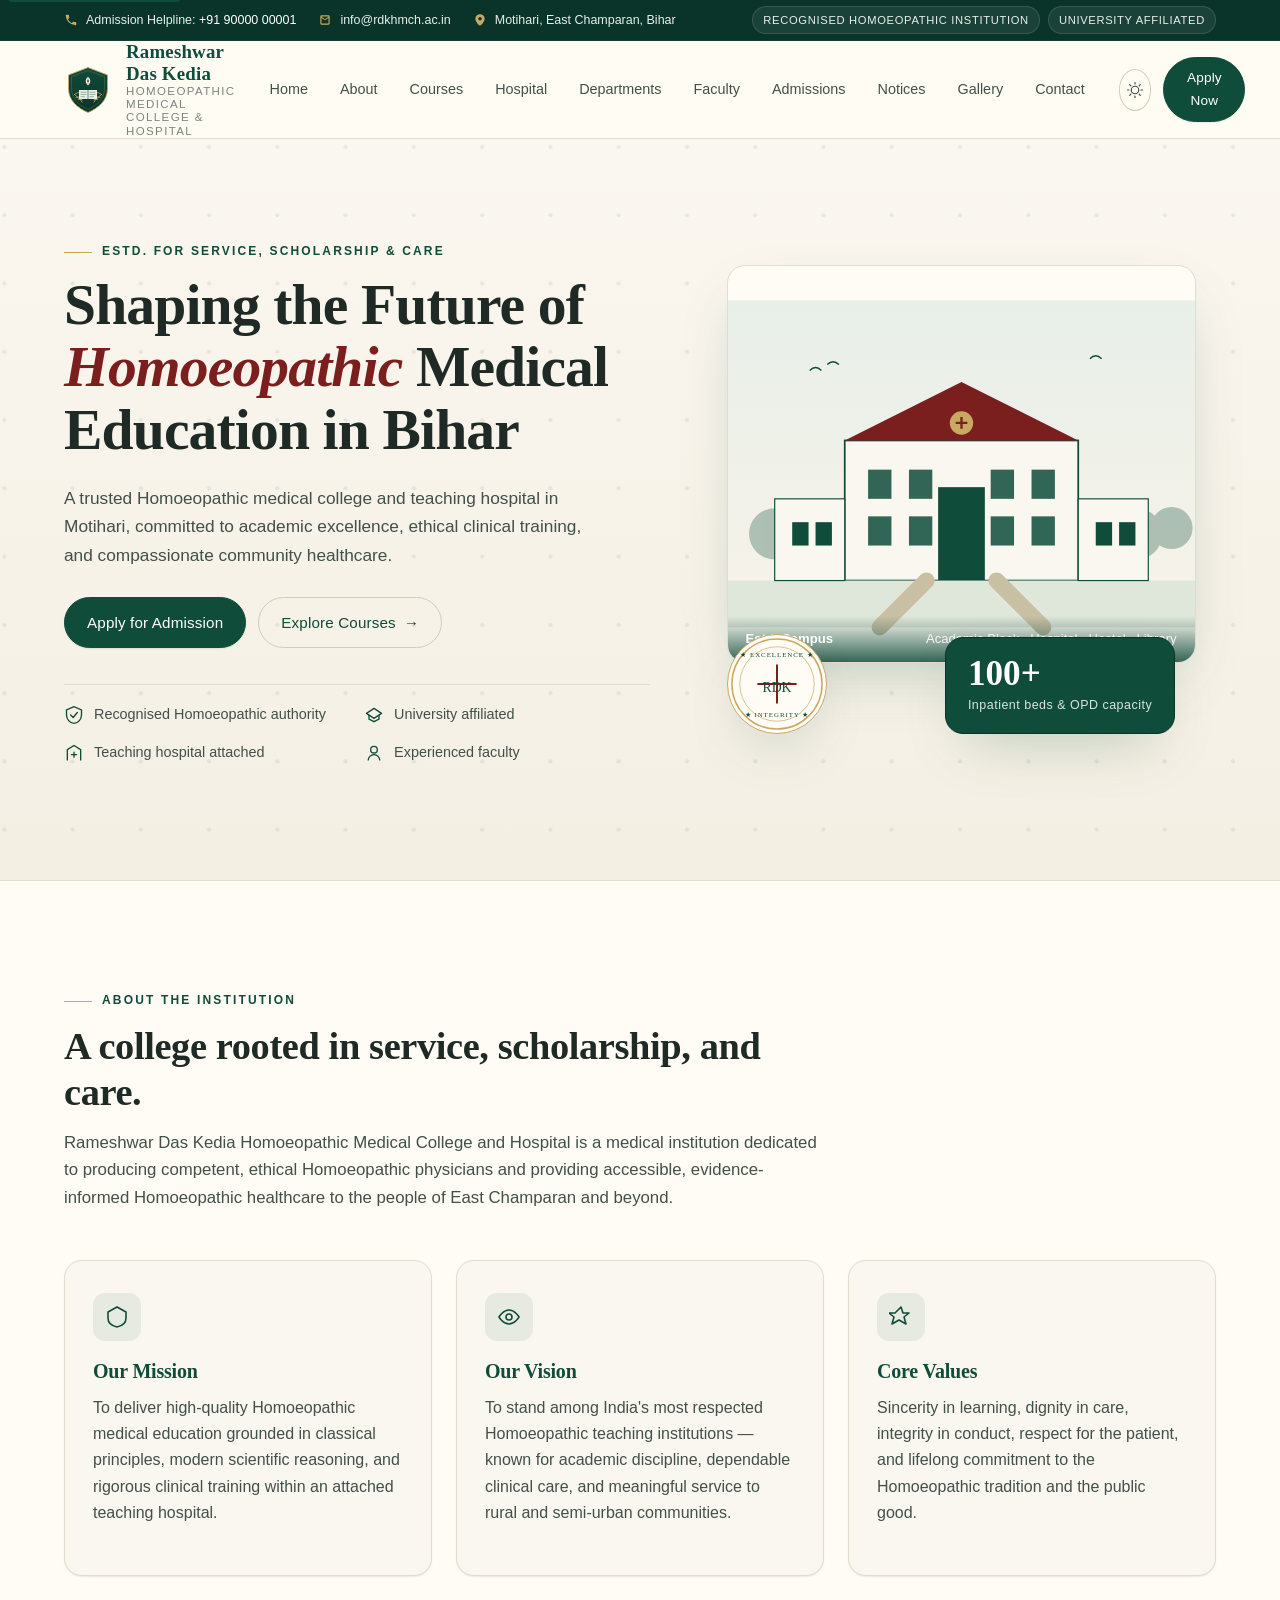
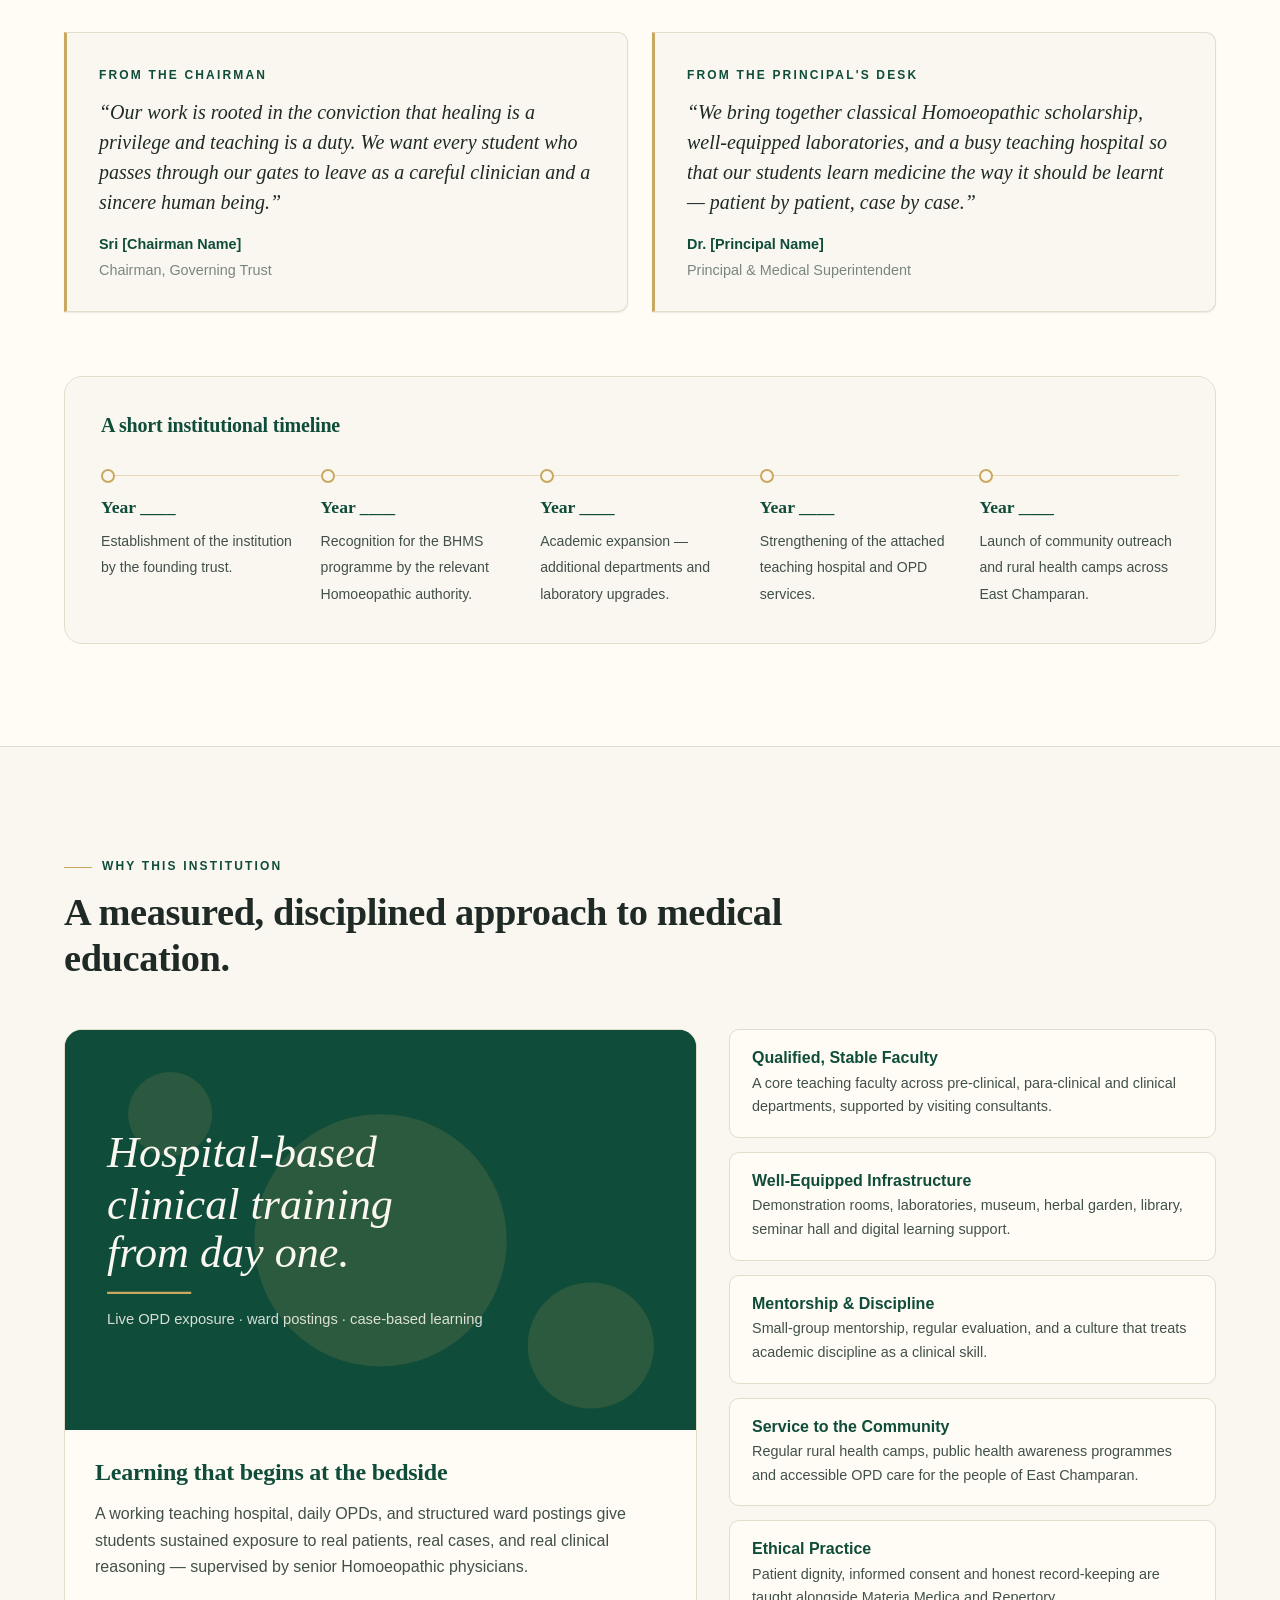
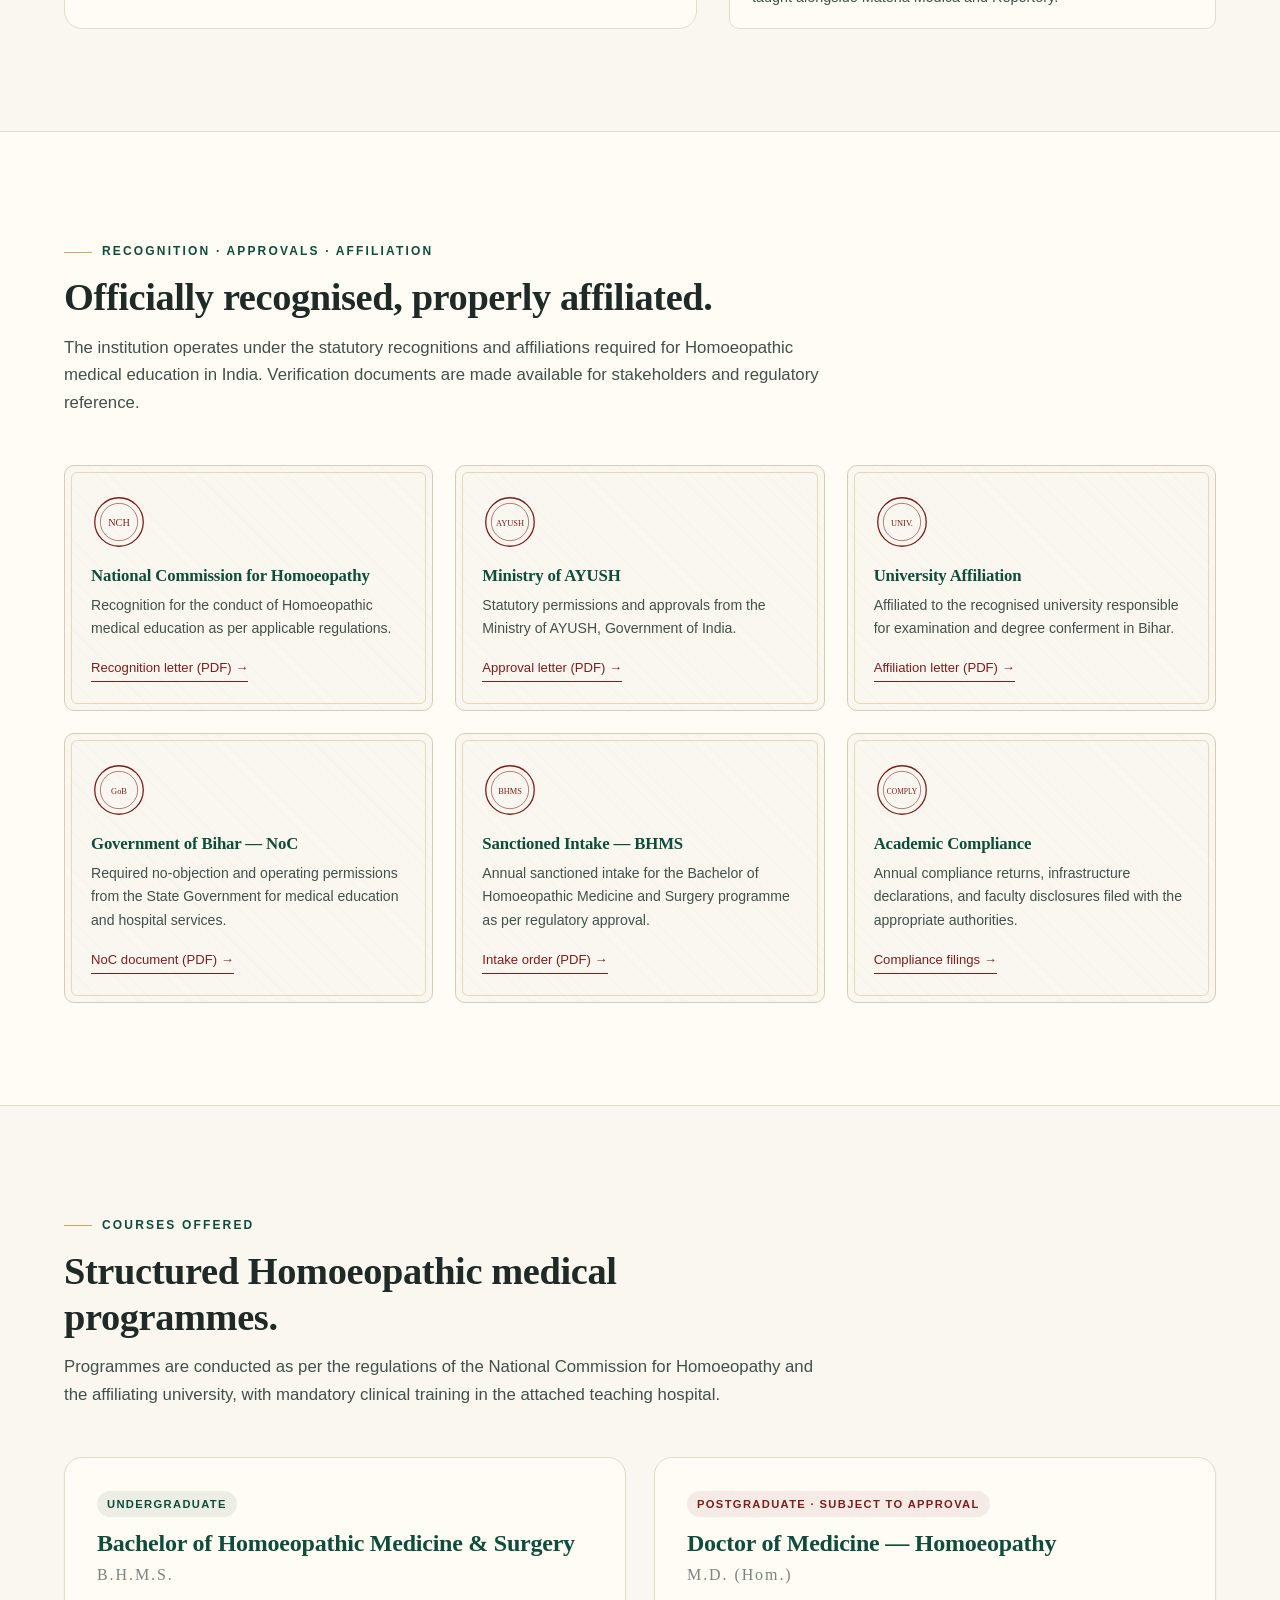
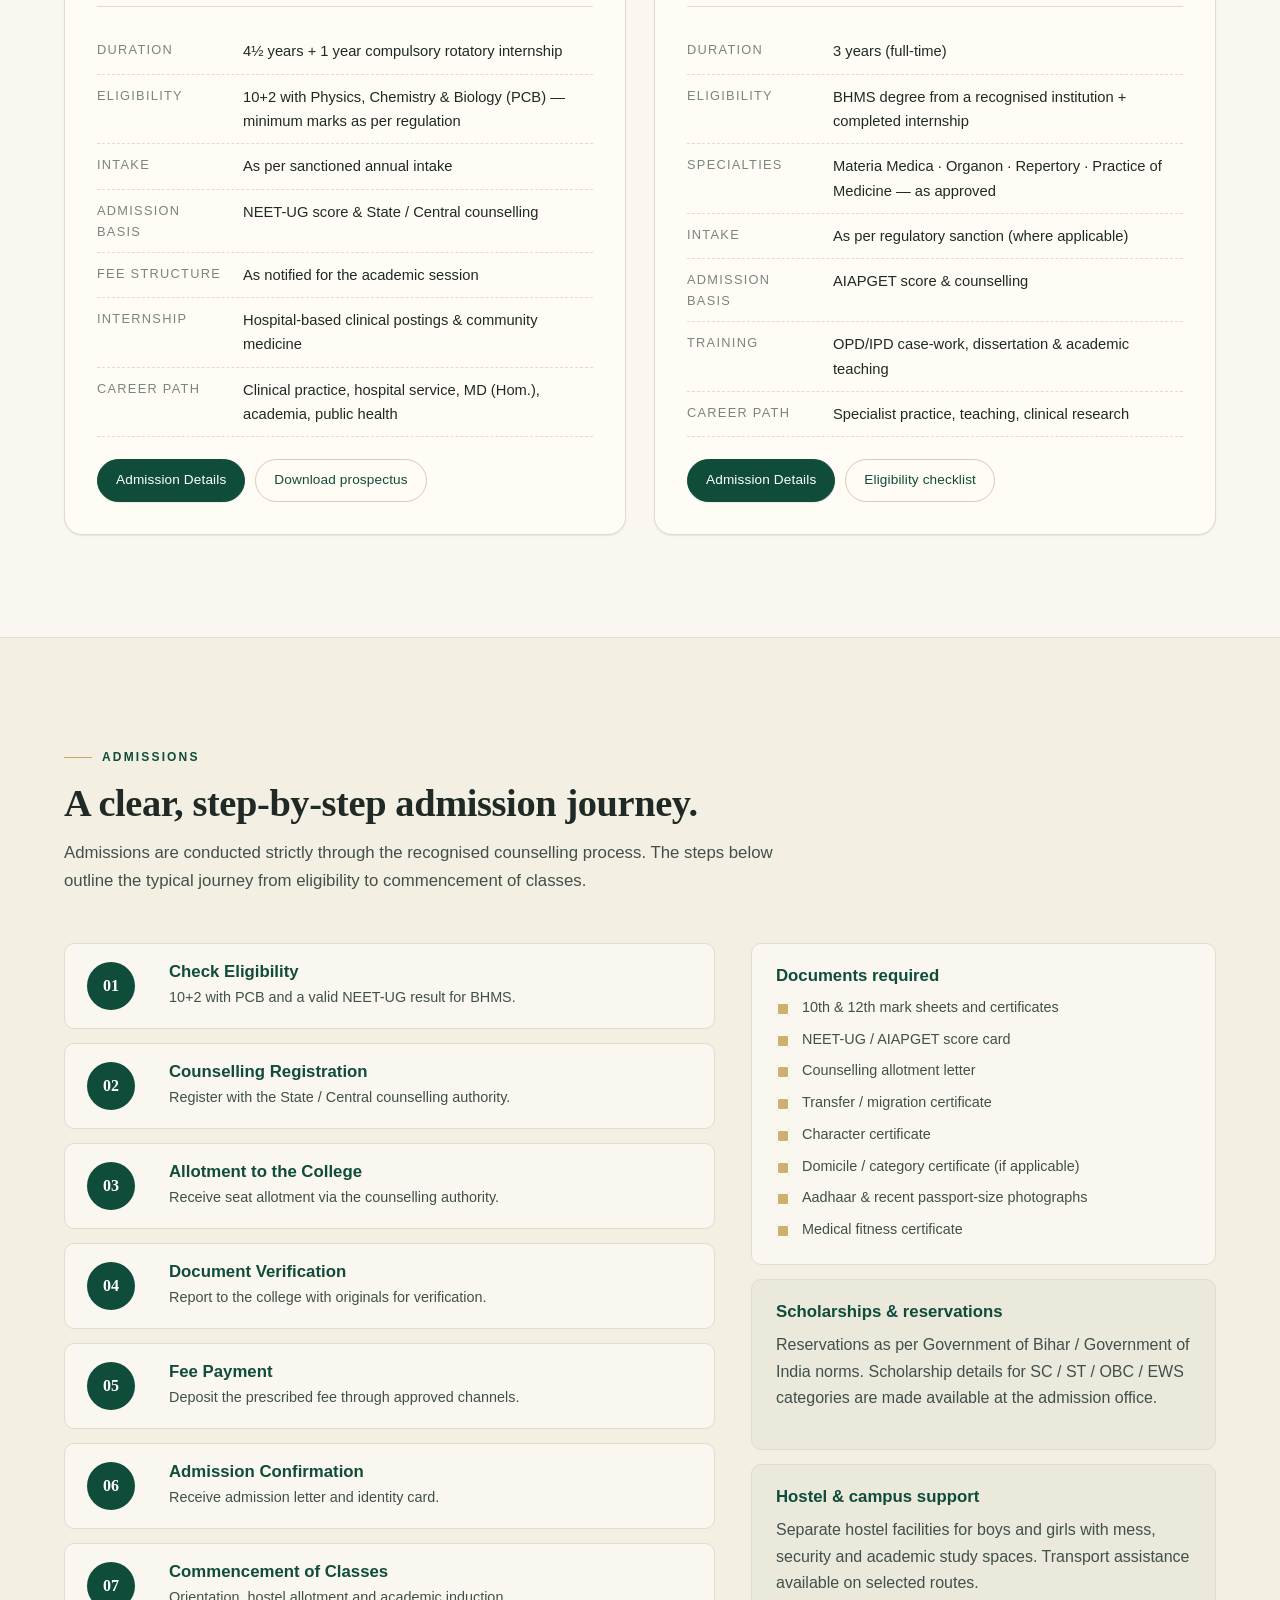
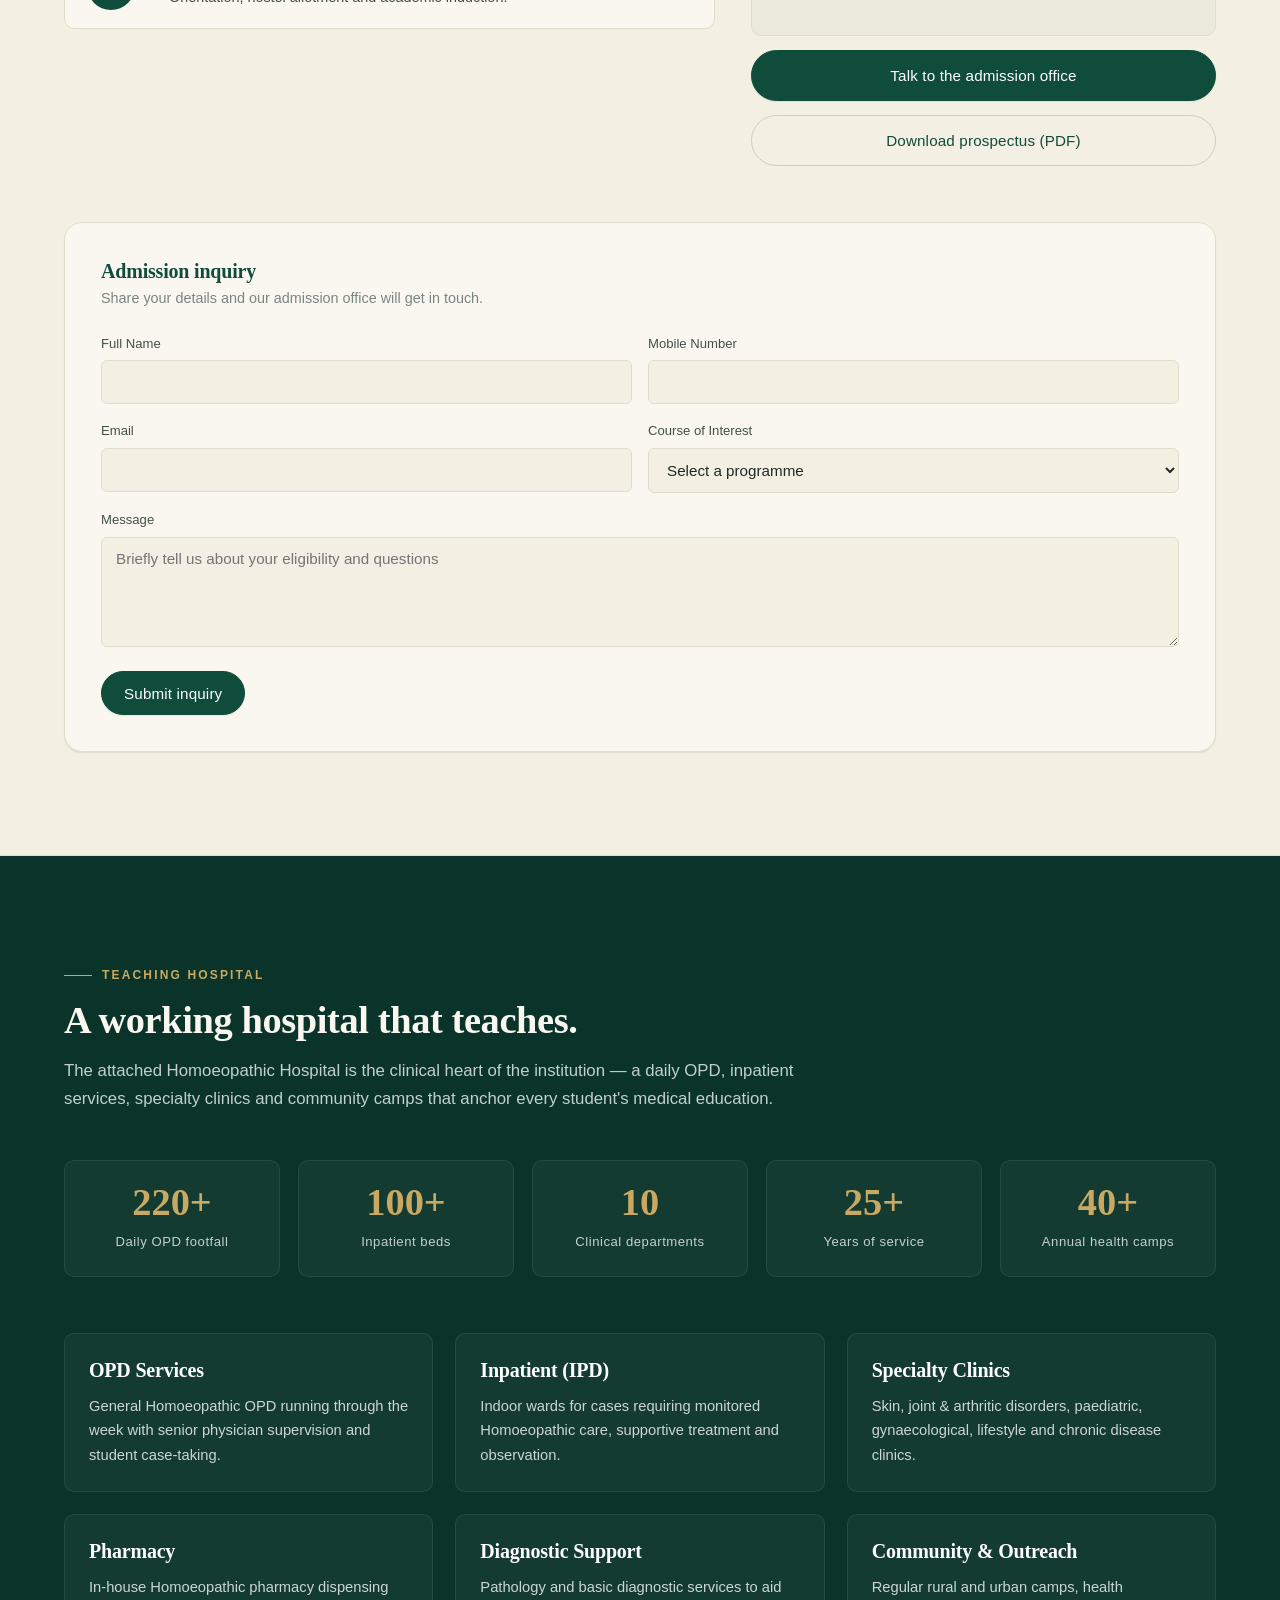
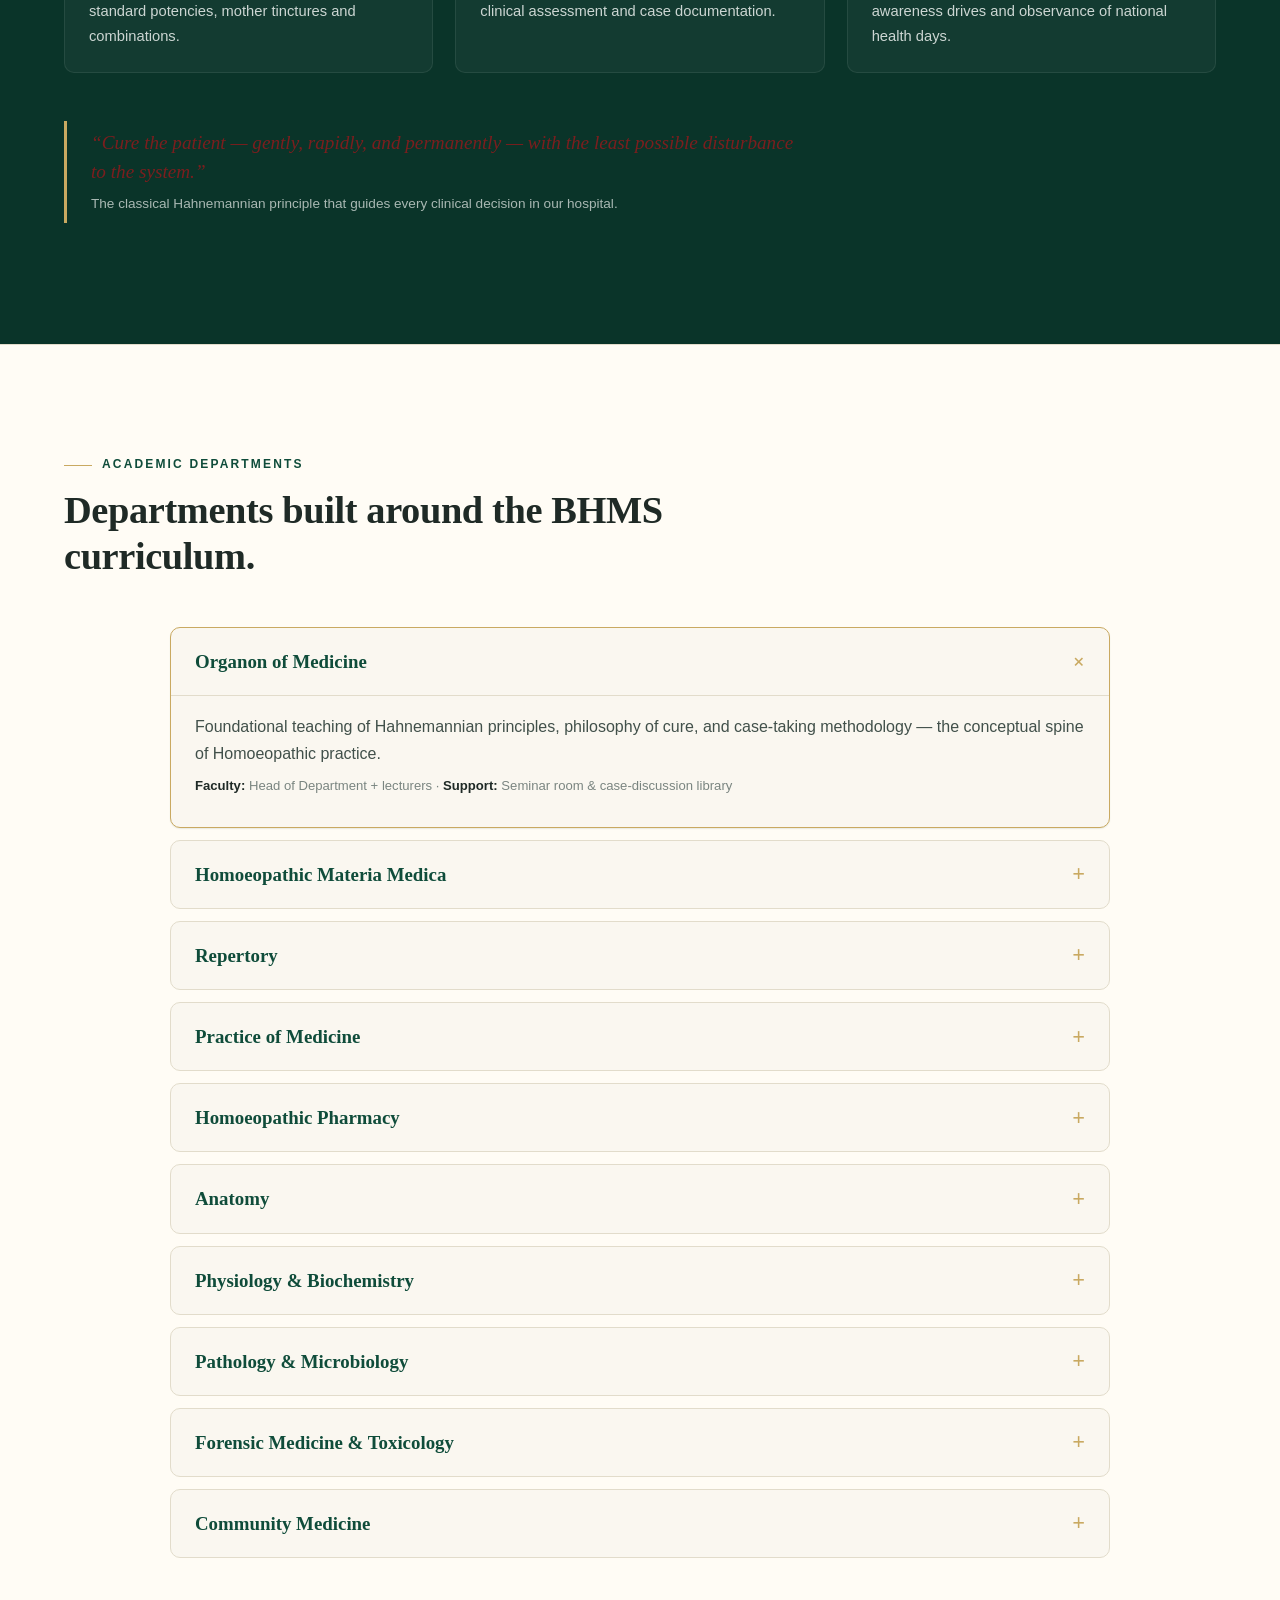
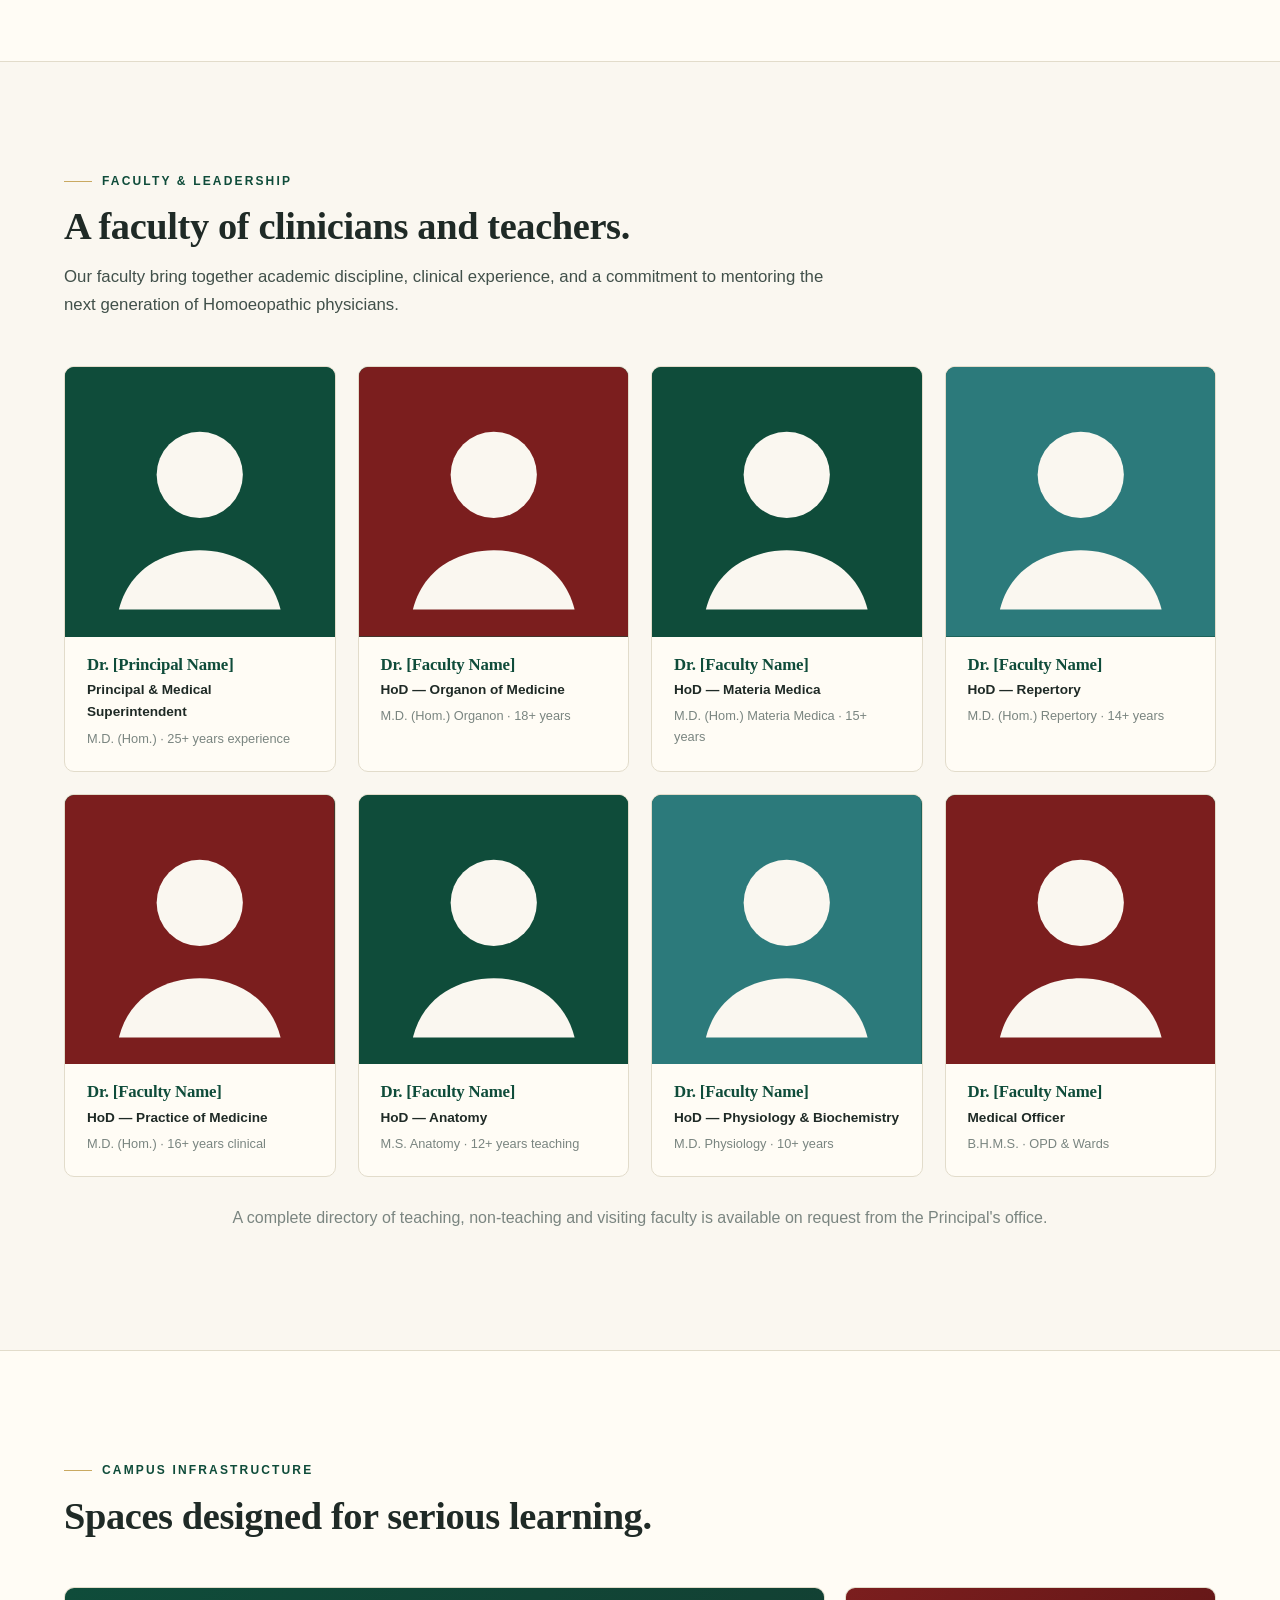
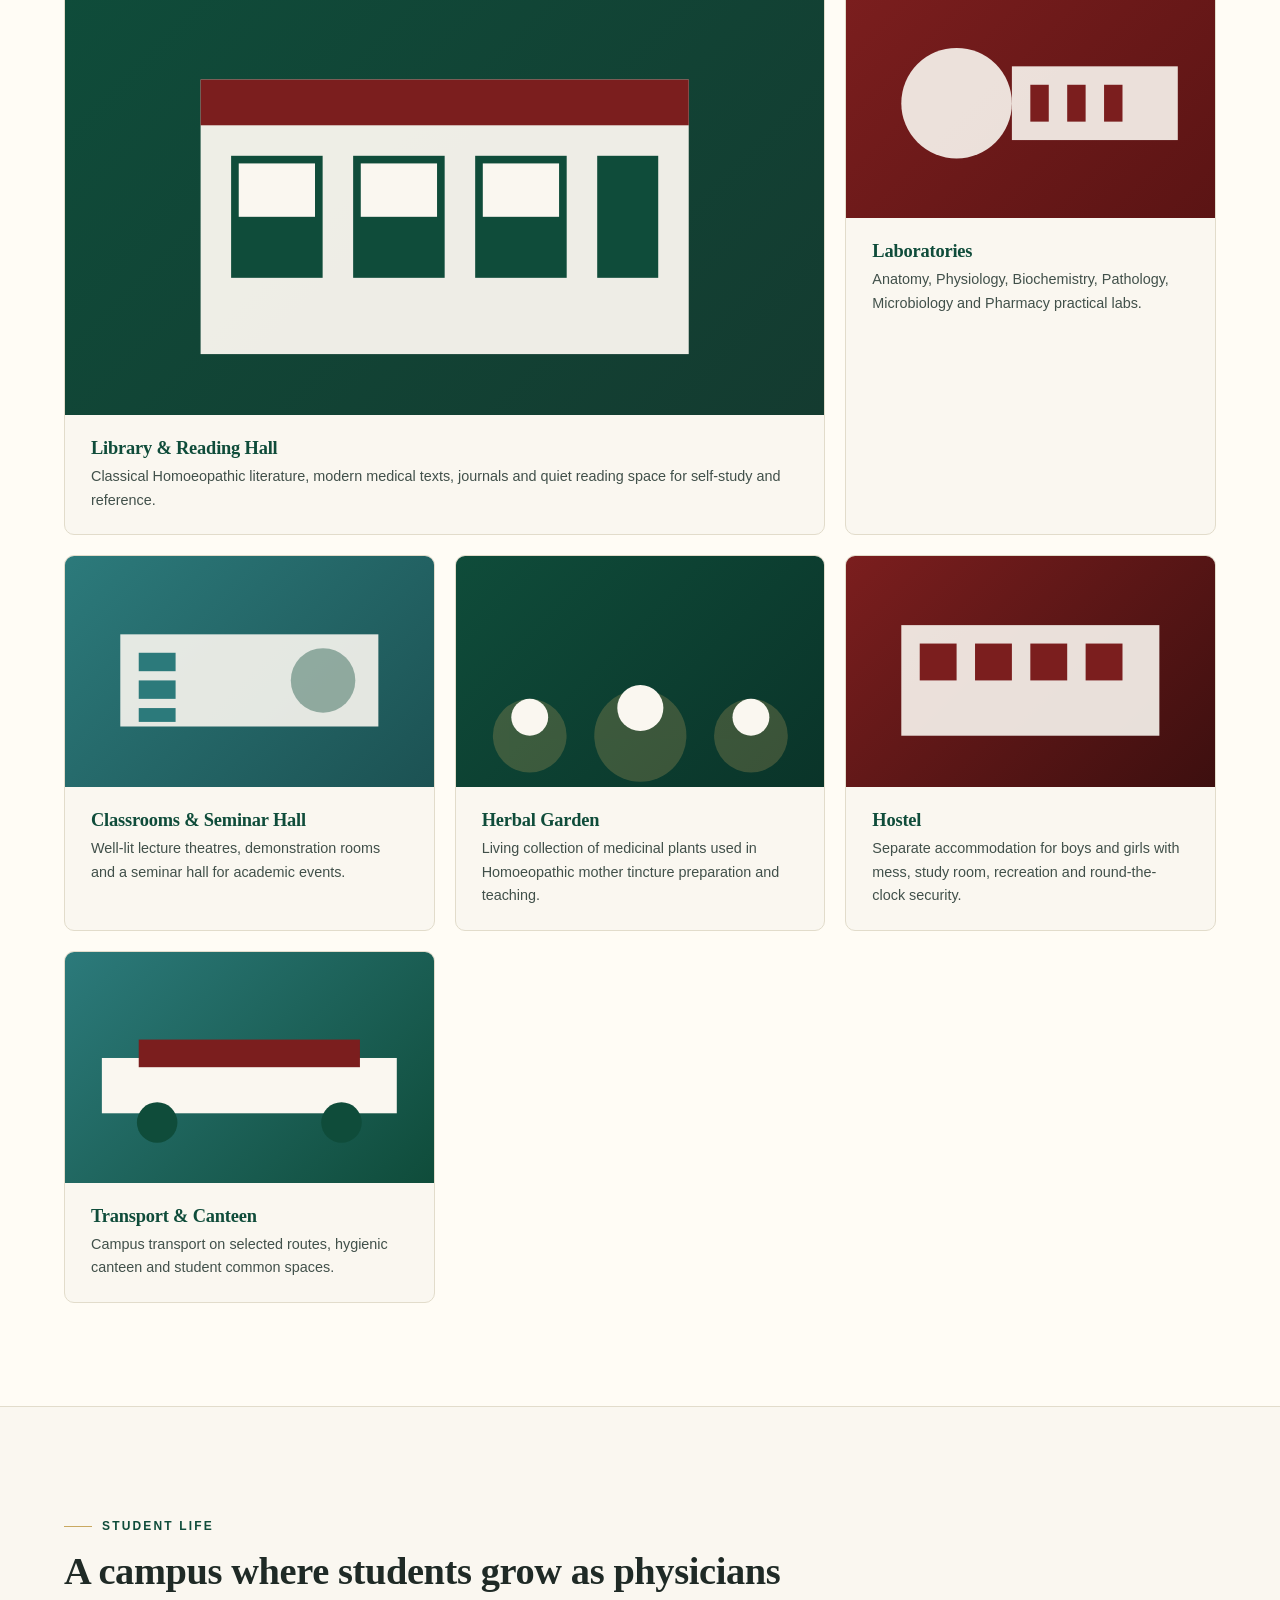
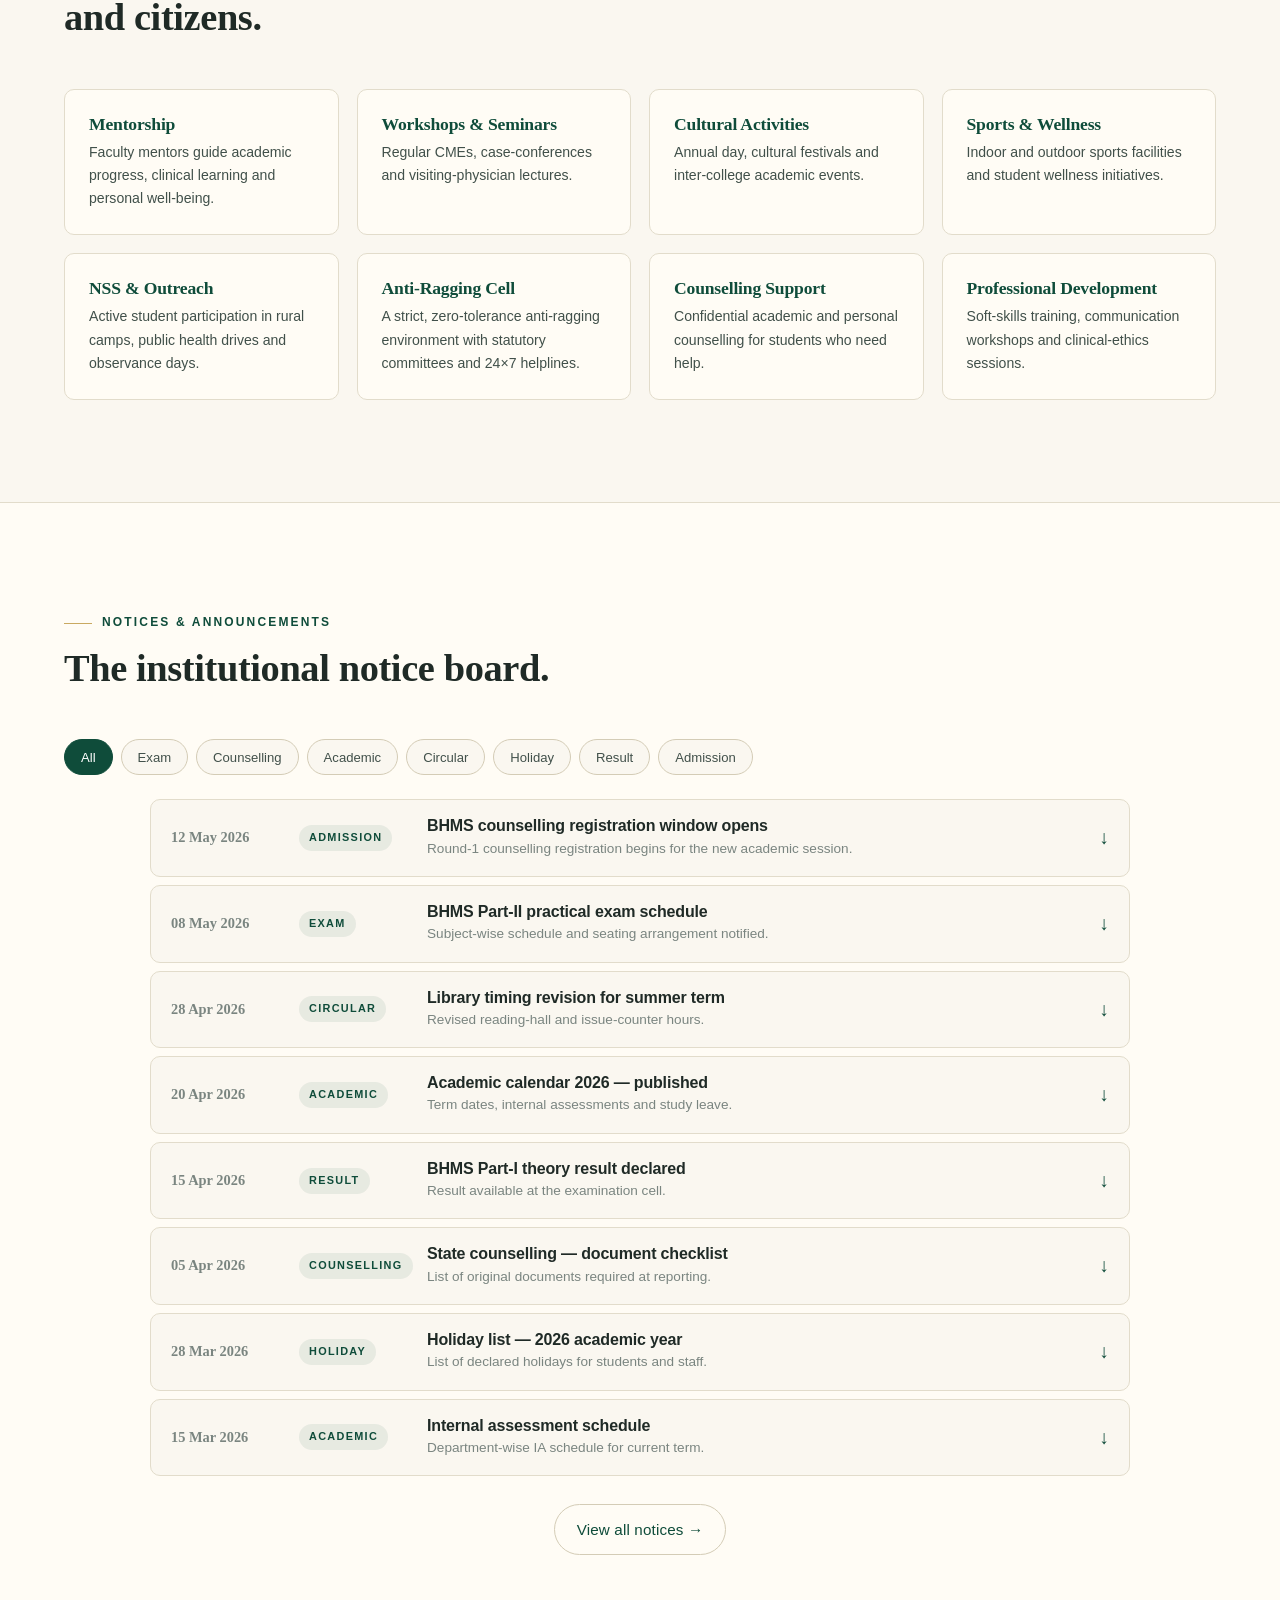
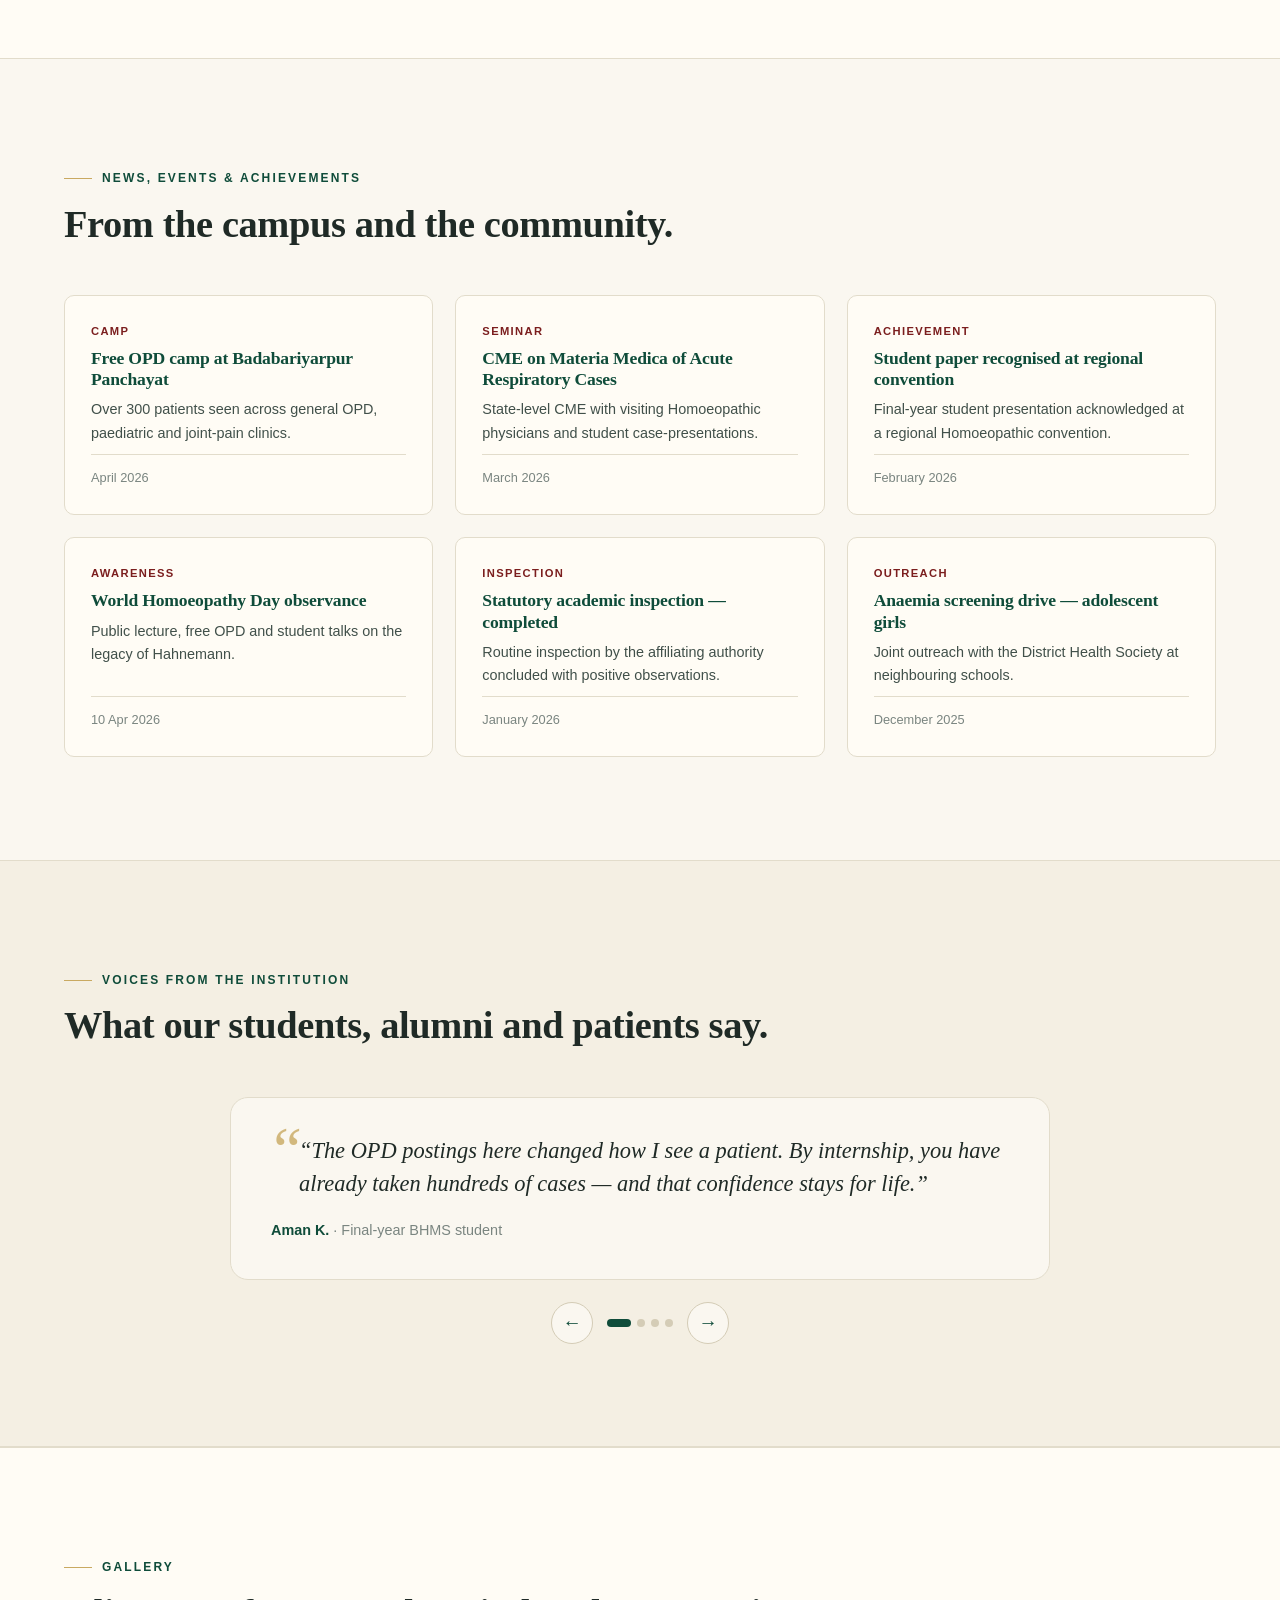
==== commit 2e625035: "Remove external font dependency for offline-friendly viewing Drop Google Fonts <link> and switch to " ====
--- a/index.html
+++ b/index.html
@@ -13,10 +13,6 @@
   <meta property="og:title" content="Rameshwar Das Kedia Homoeopathic Medical College and Hospital" />
   <meta property="og:description" content="A respected Homoeopathic medical college and teaching hospital in Motihari, East Champaran, Bihar — offering BHMS education, clinical training, and community healthcare." />
   <meta property="og:locale" content="en_IN" />
-
-  <link rel="preconnect" href="https://fonts.googleapis.com" />
-  <link rel="preconnect" href="https://fonts.gstatic.com" crossorigin />
-  <link href="https://fonts.googleapis.com/css2?family=Cormorant+Garamond:wght@500;600;700&family=Inter:wght@300;400;500;600;700&display=swap" rel="stylesheet" />
 
   <link rel="icon" type="image/svg+xml" href="assets/favicon.svg" />
   <link rel="stylesheet" href="assets/styles.css" />
--- a/assets/styles.css
+++ b/assets/styles.css
@@ -42,8 +42,8 @@
   --shadow: 0 8px 22px -10px rgba(15,76,58,.18), 0 2px 6px rgba(15,76,58,.06);
   --shadow-lg: 0 24px 60px -22px rgba(15,76,58,.28);
 
-  --serif: "Cormorant Garamond", "Times New Roman", Georgia, serif;
-  --sans: "Inter", -apple-system, BlinkMacSystemFont, "Segoe UI", Roboto, system-ui, sans-serif;
+  --serif: "Iowan Old Style", "Palatino Linotype", Palatino, "Hoefler Text", "Book Antiqua", Garamond, Georgia, "Times New Roman", serif;
+  --sans: -apple-system, BlinkMacSystemFont, "Segoe UI", Roboto, "Helvetica Neue", Arial, system-ui, sans-serif;
 
   --header-h: 76px;
   --topbar-h: 38px;
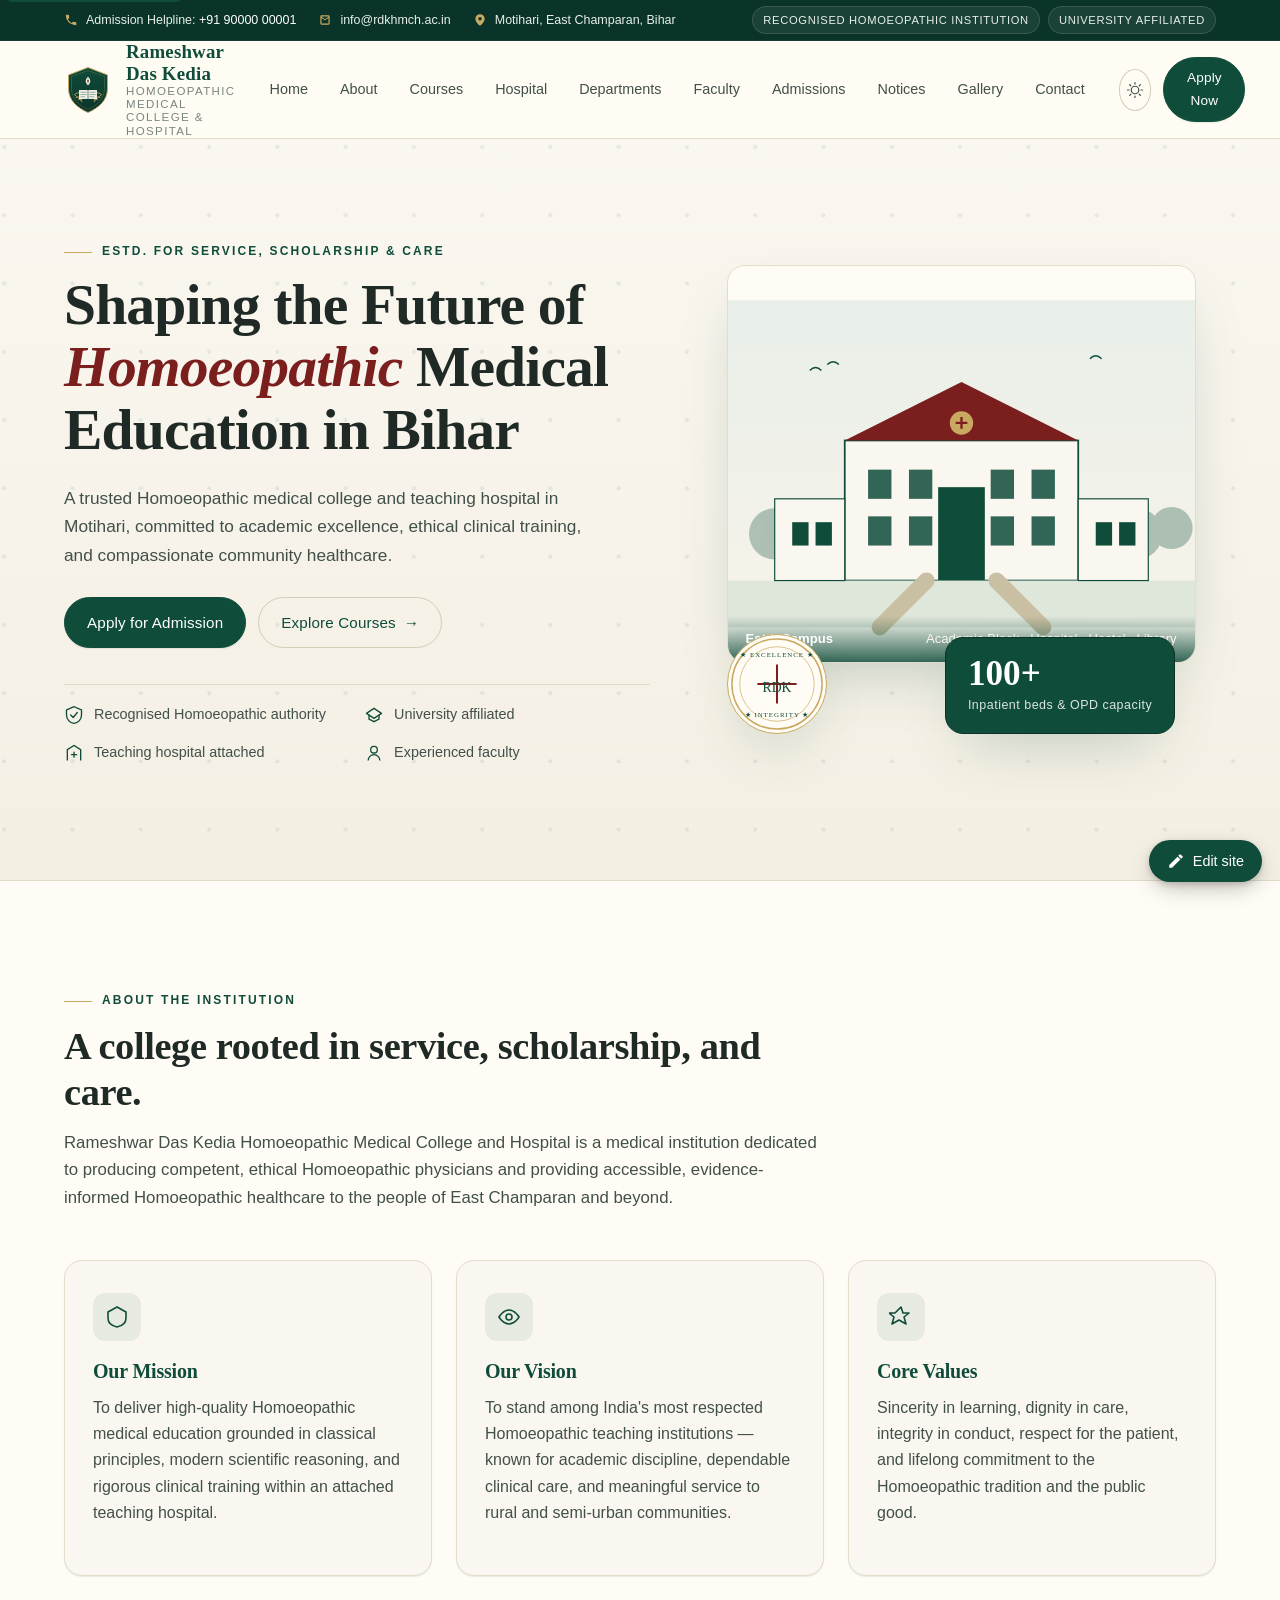
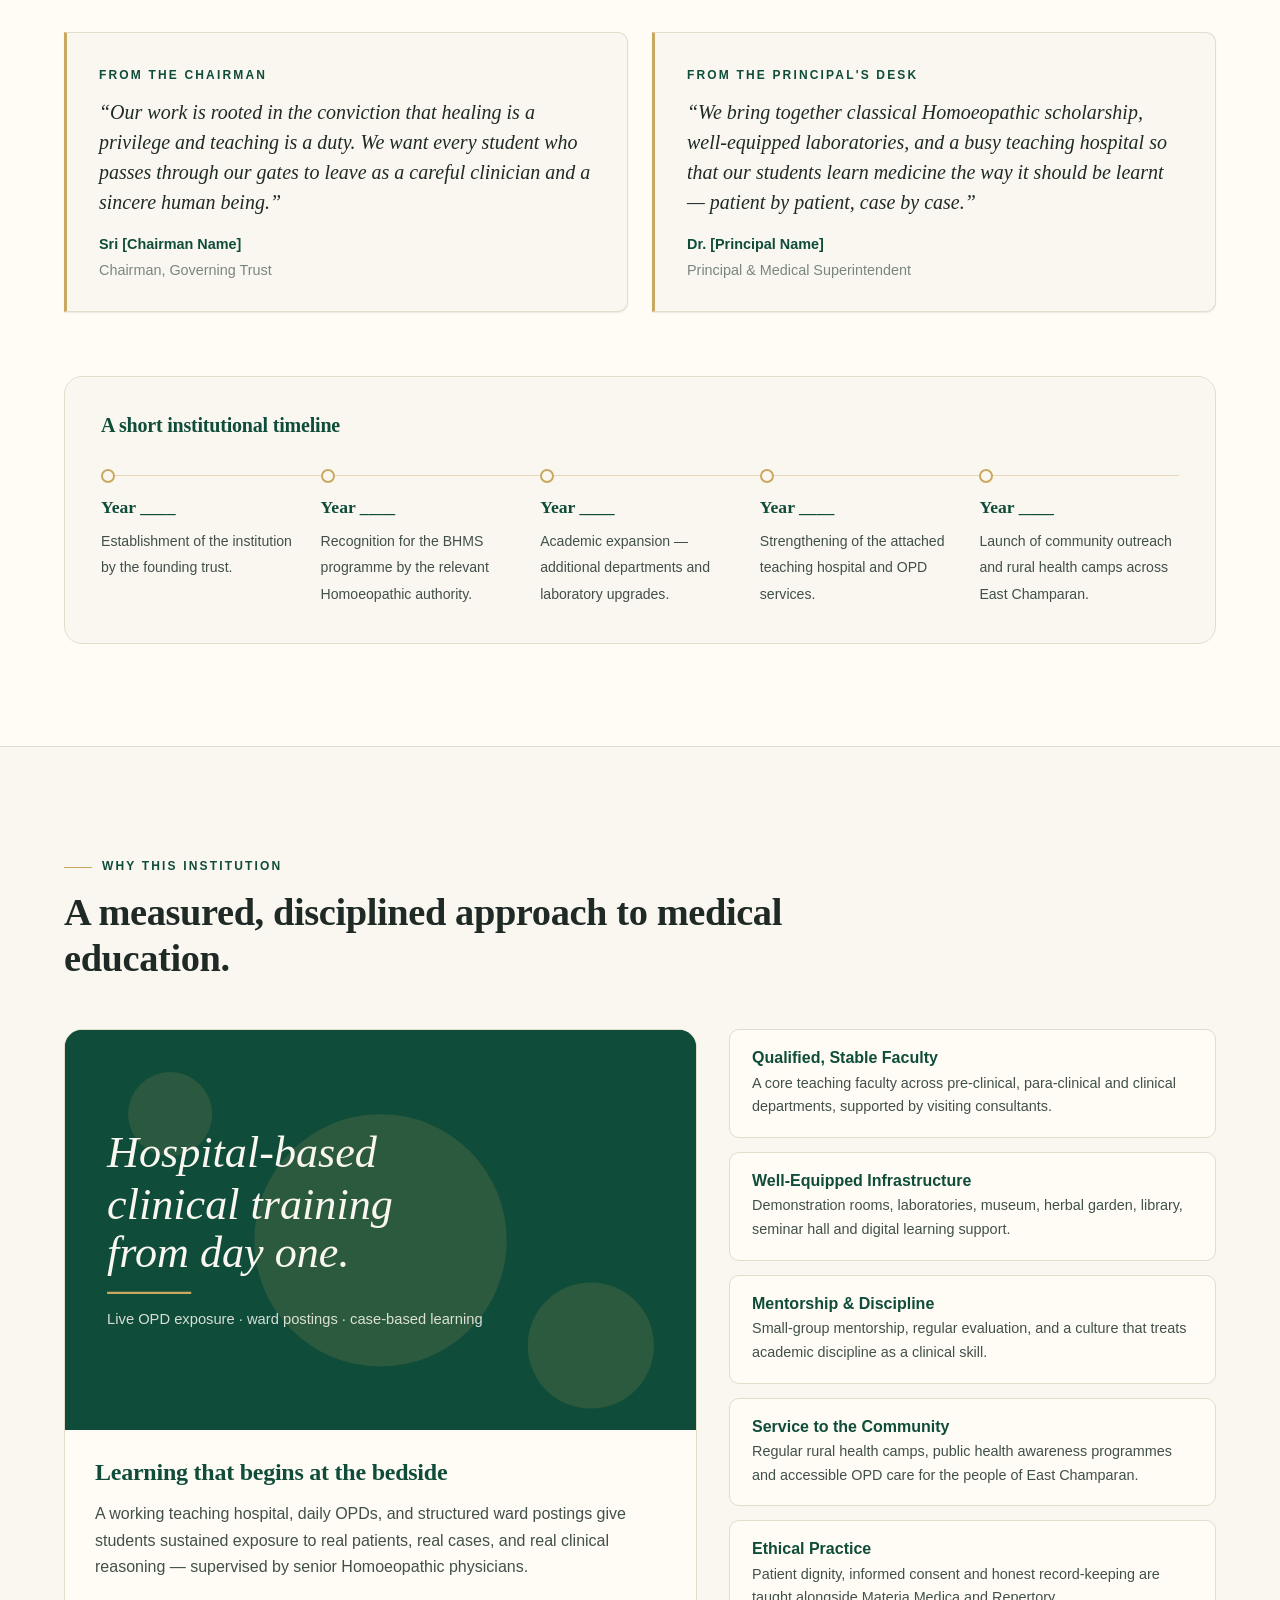
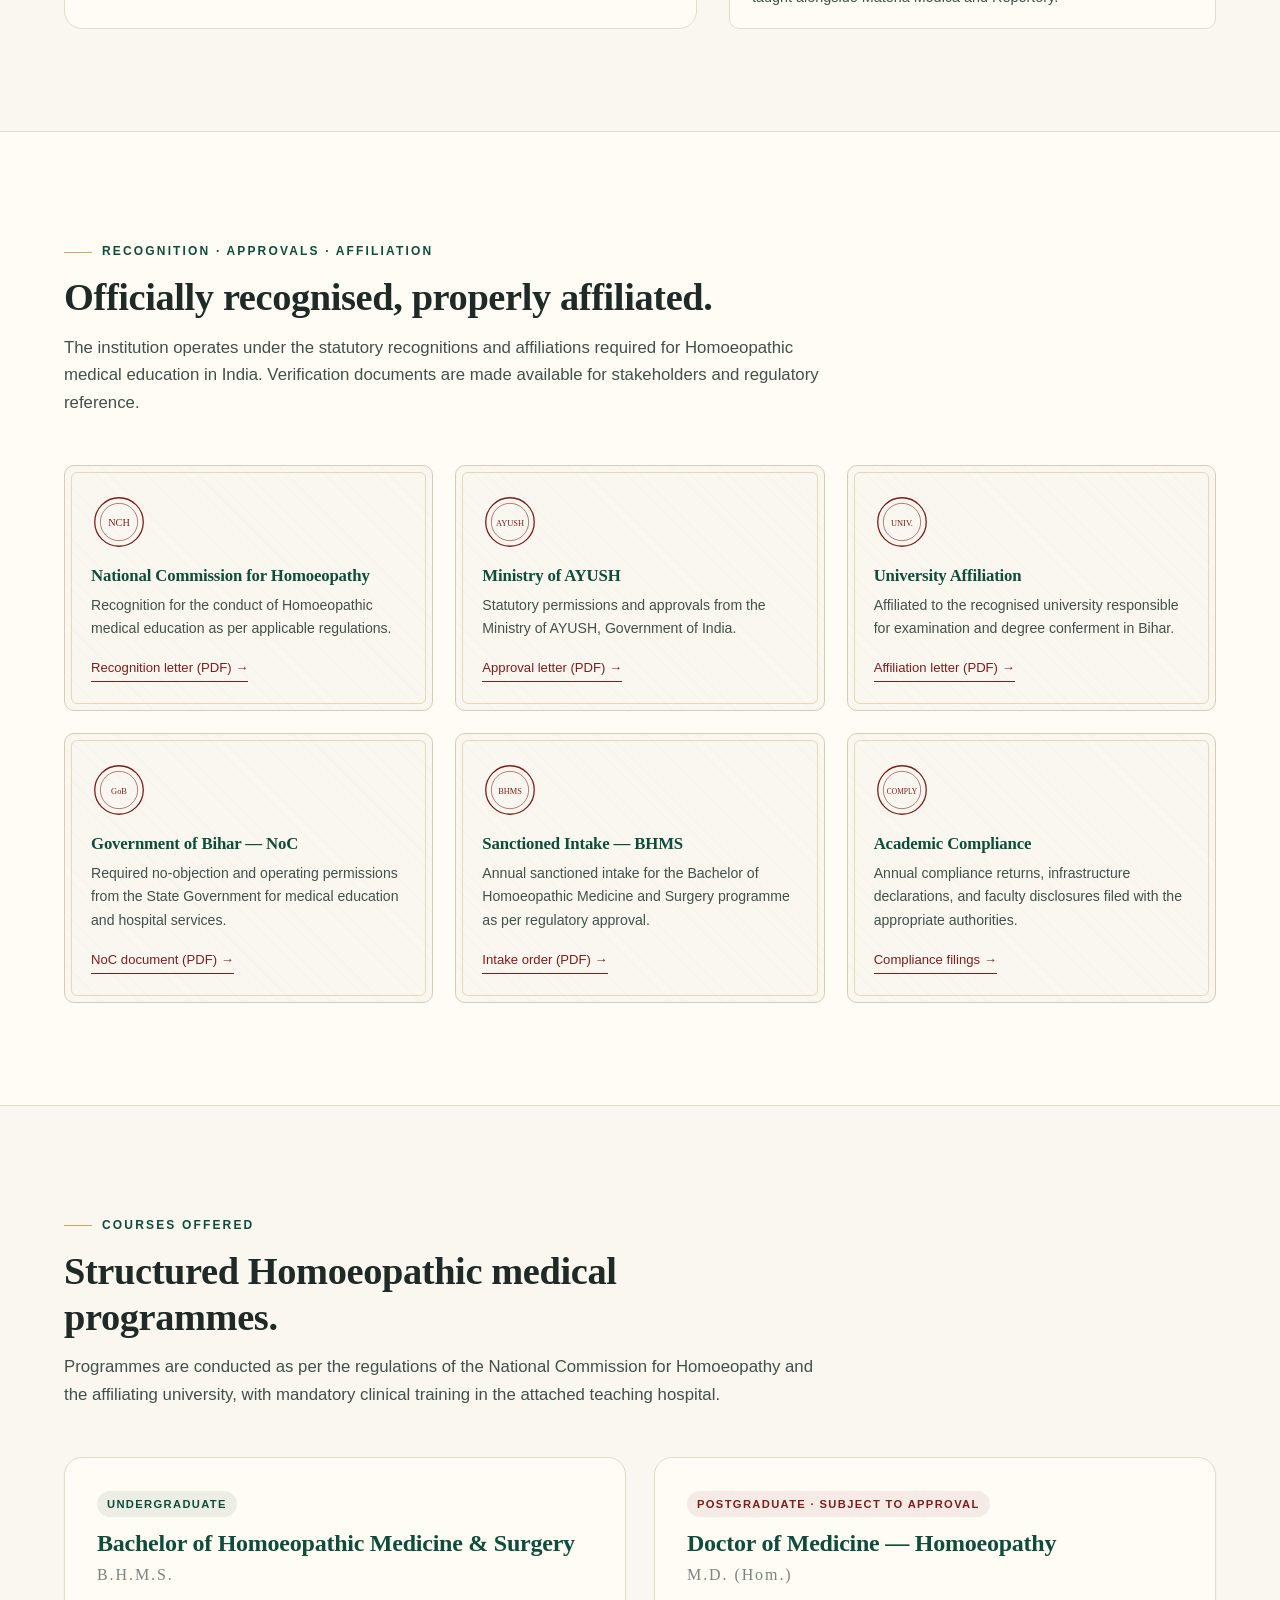
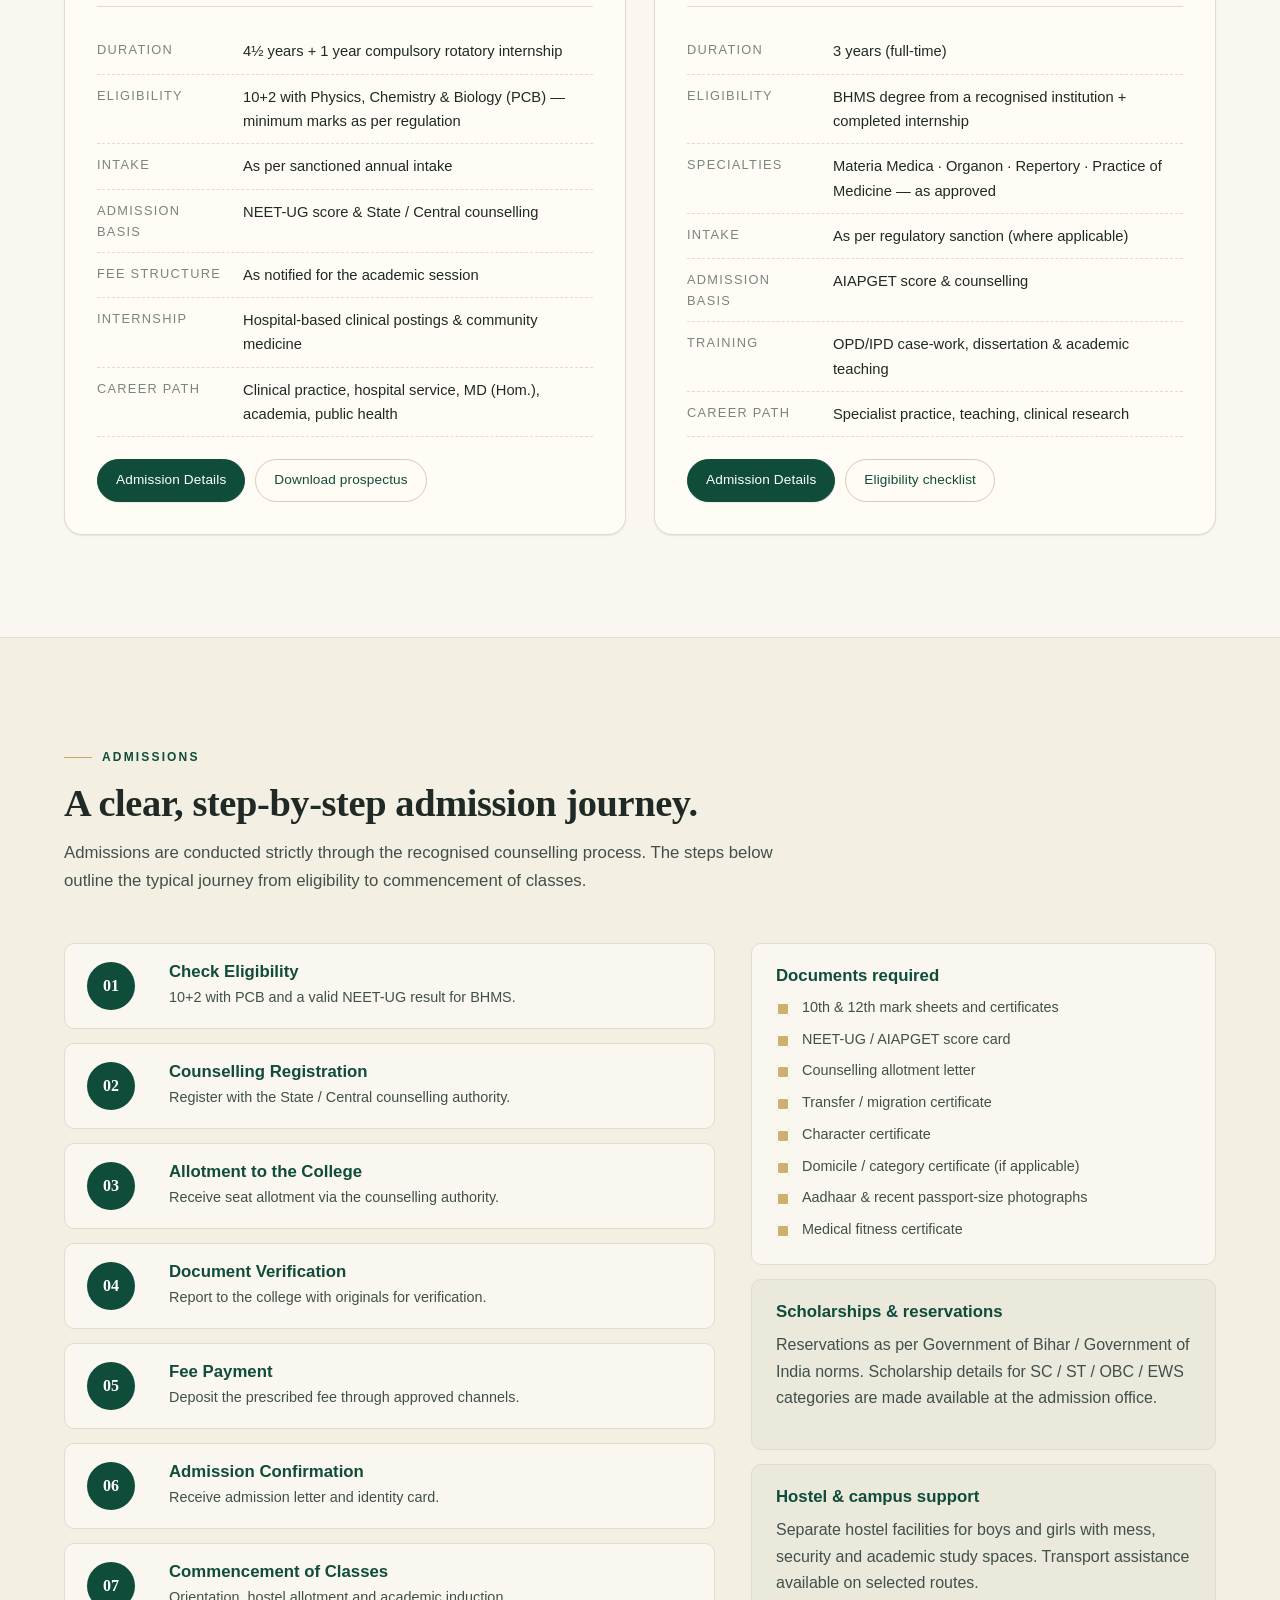
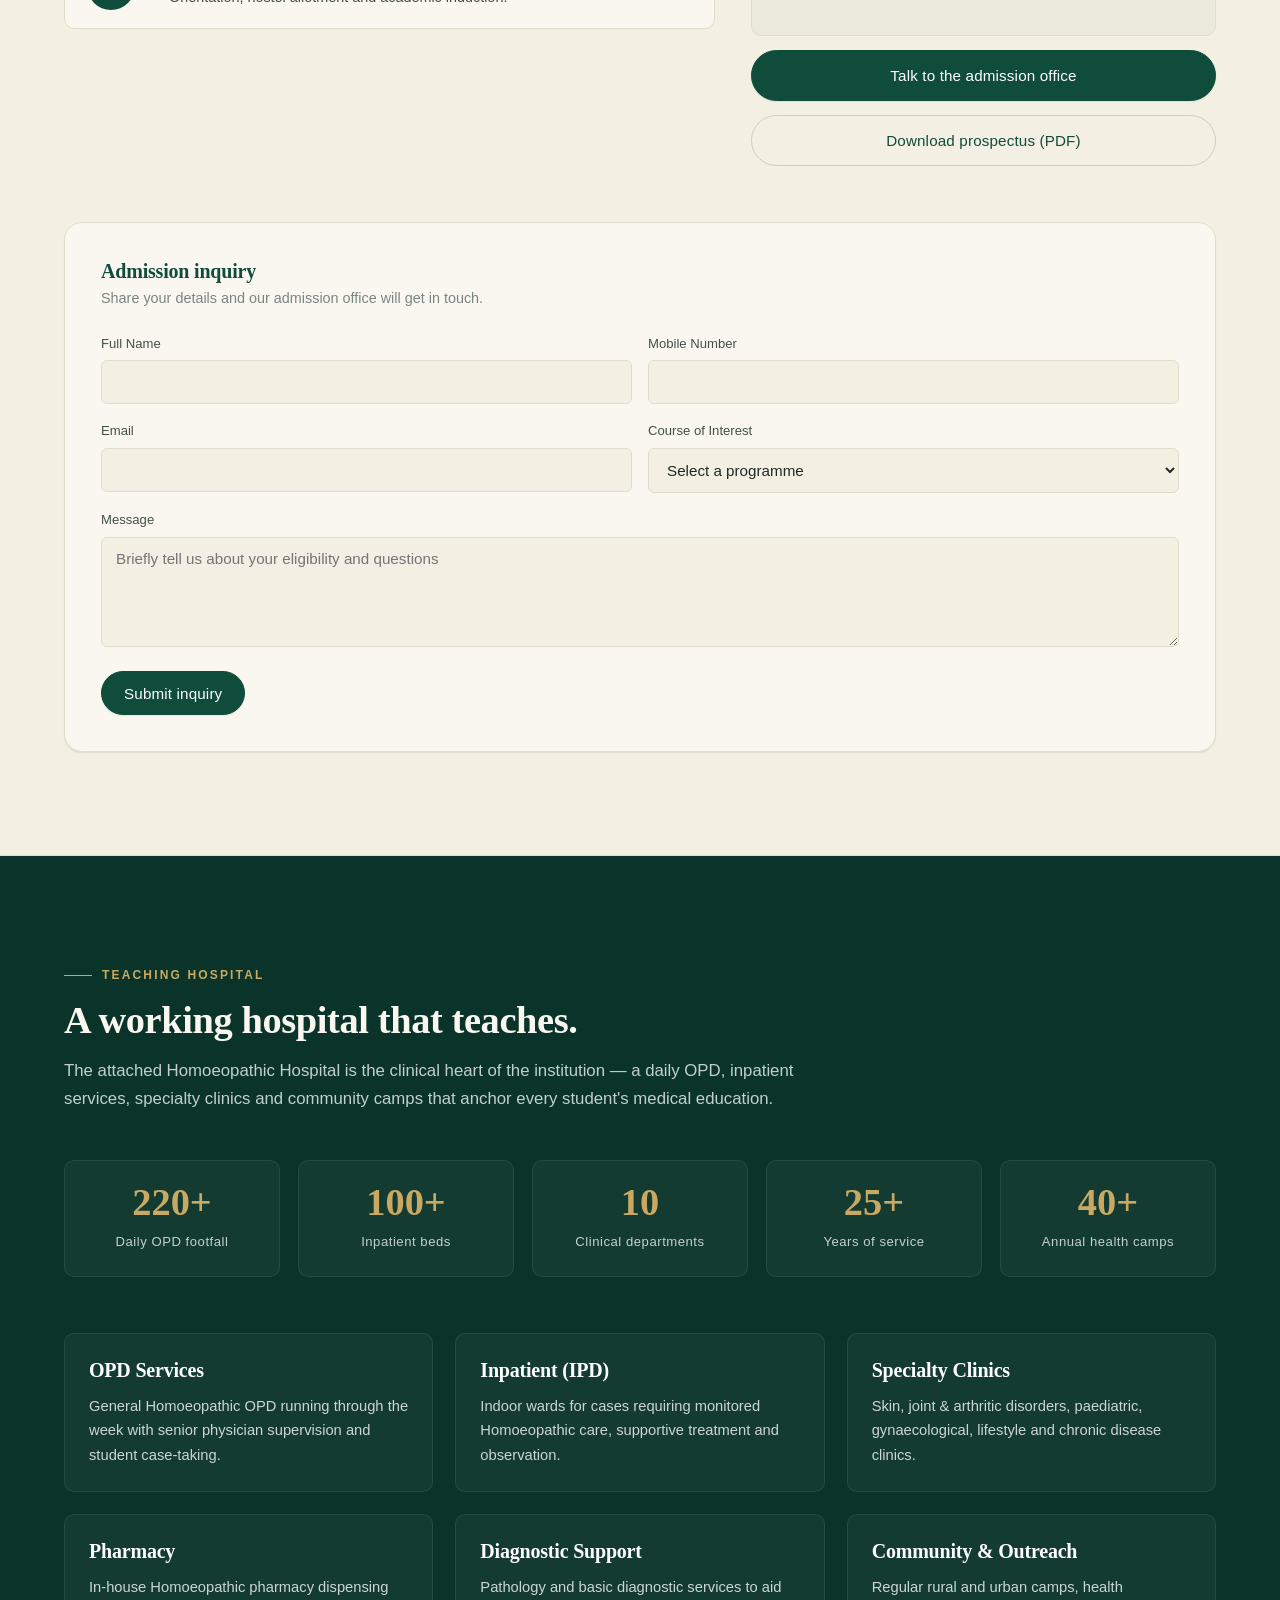
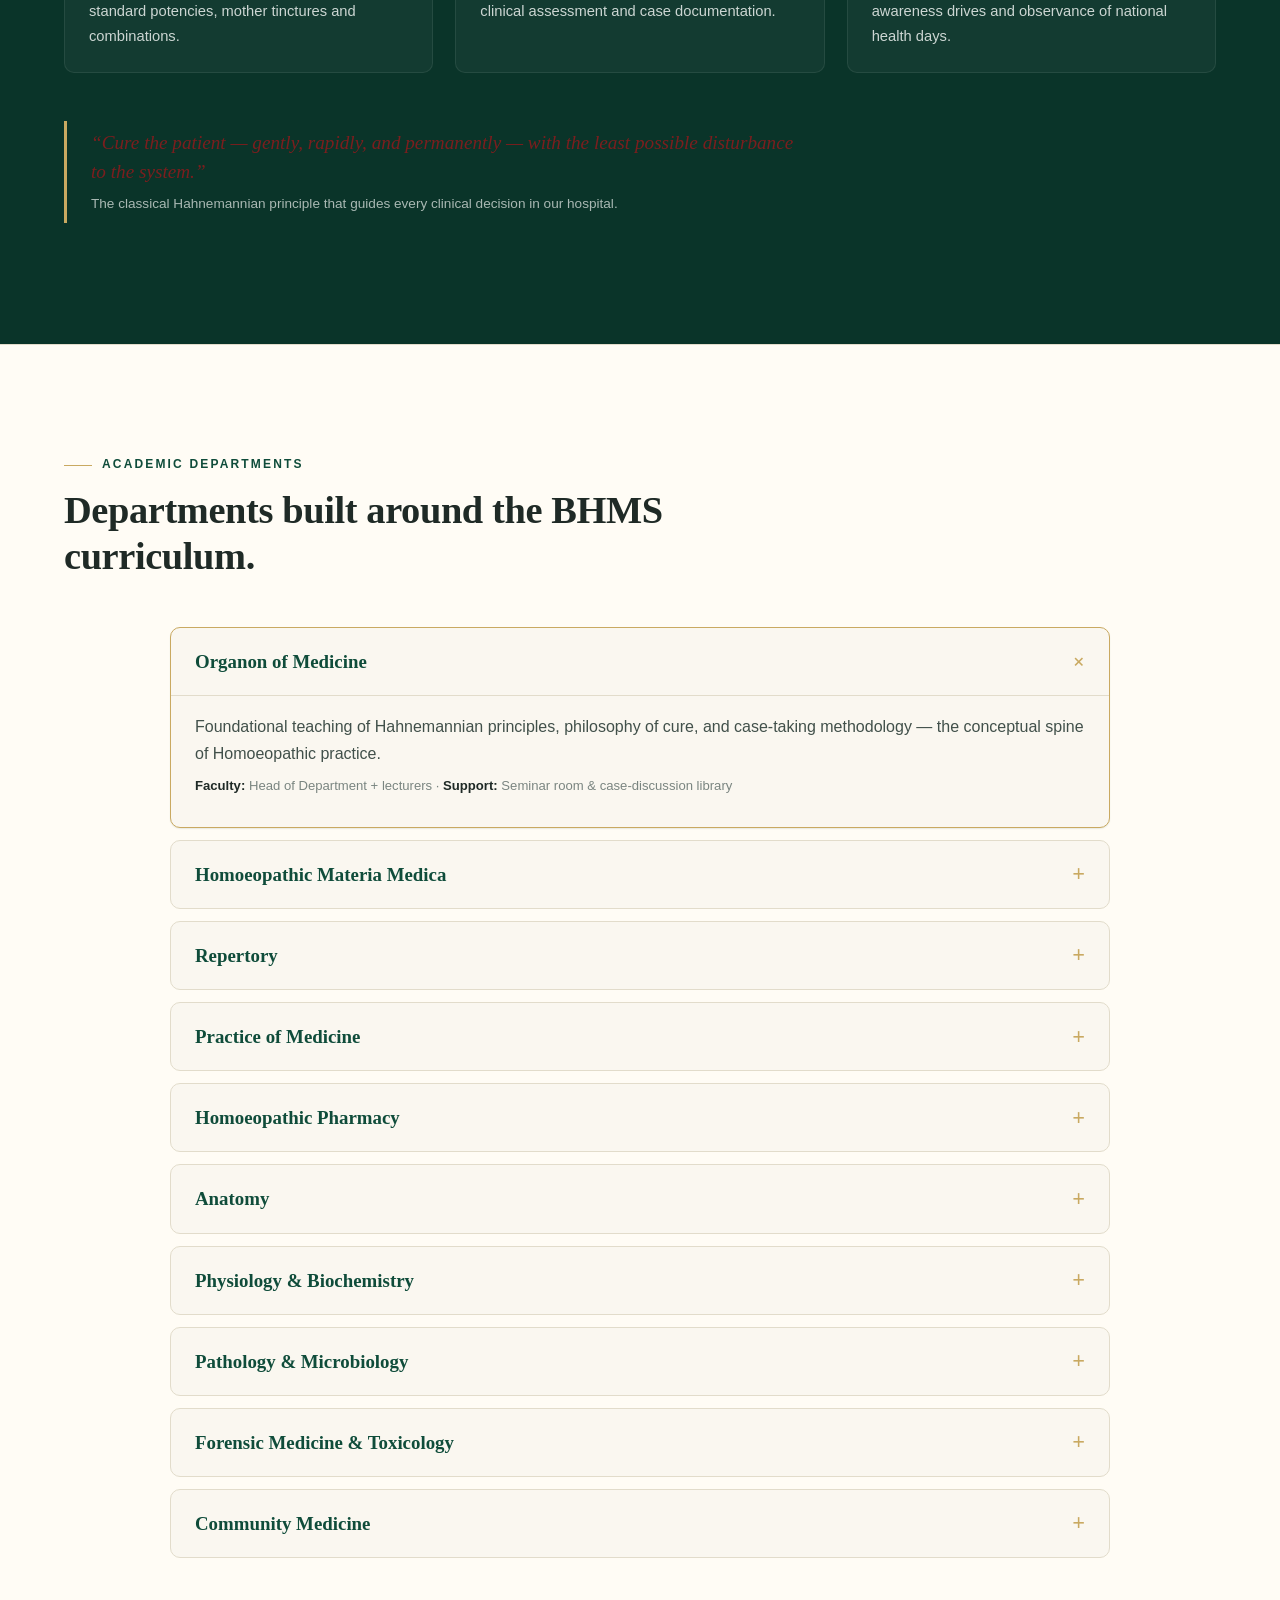
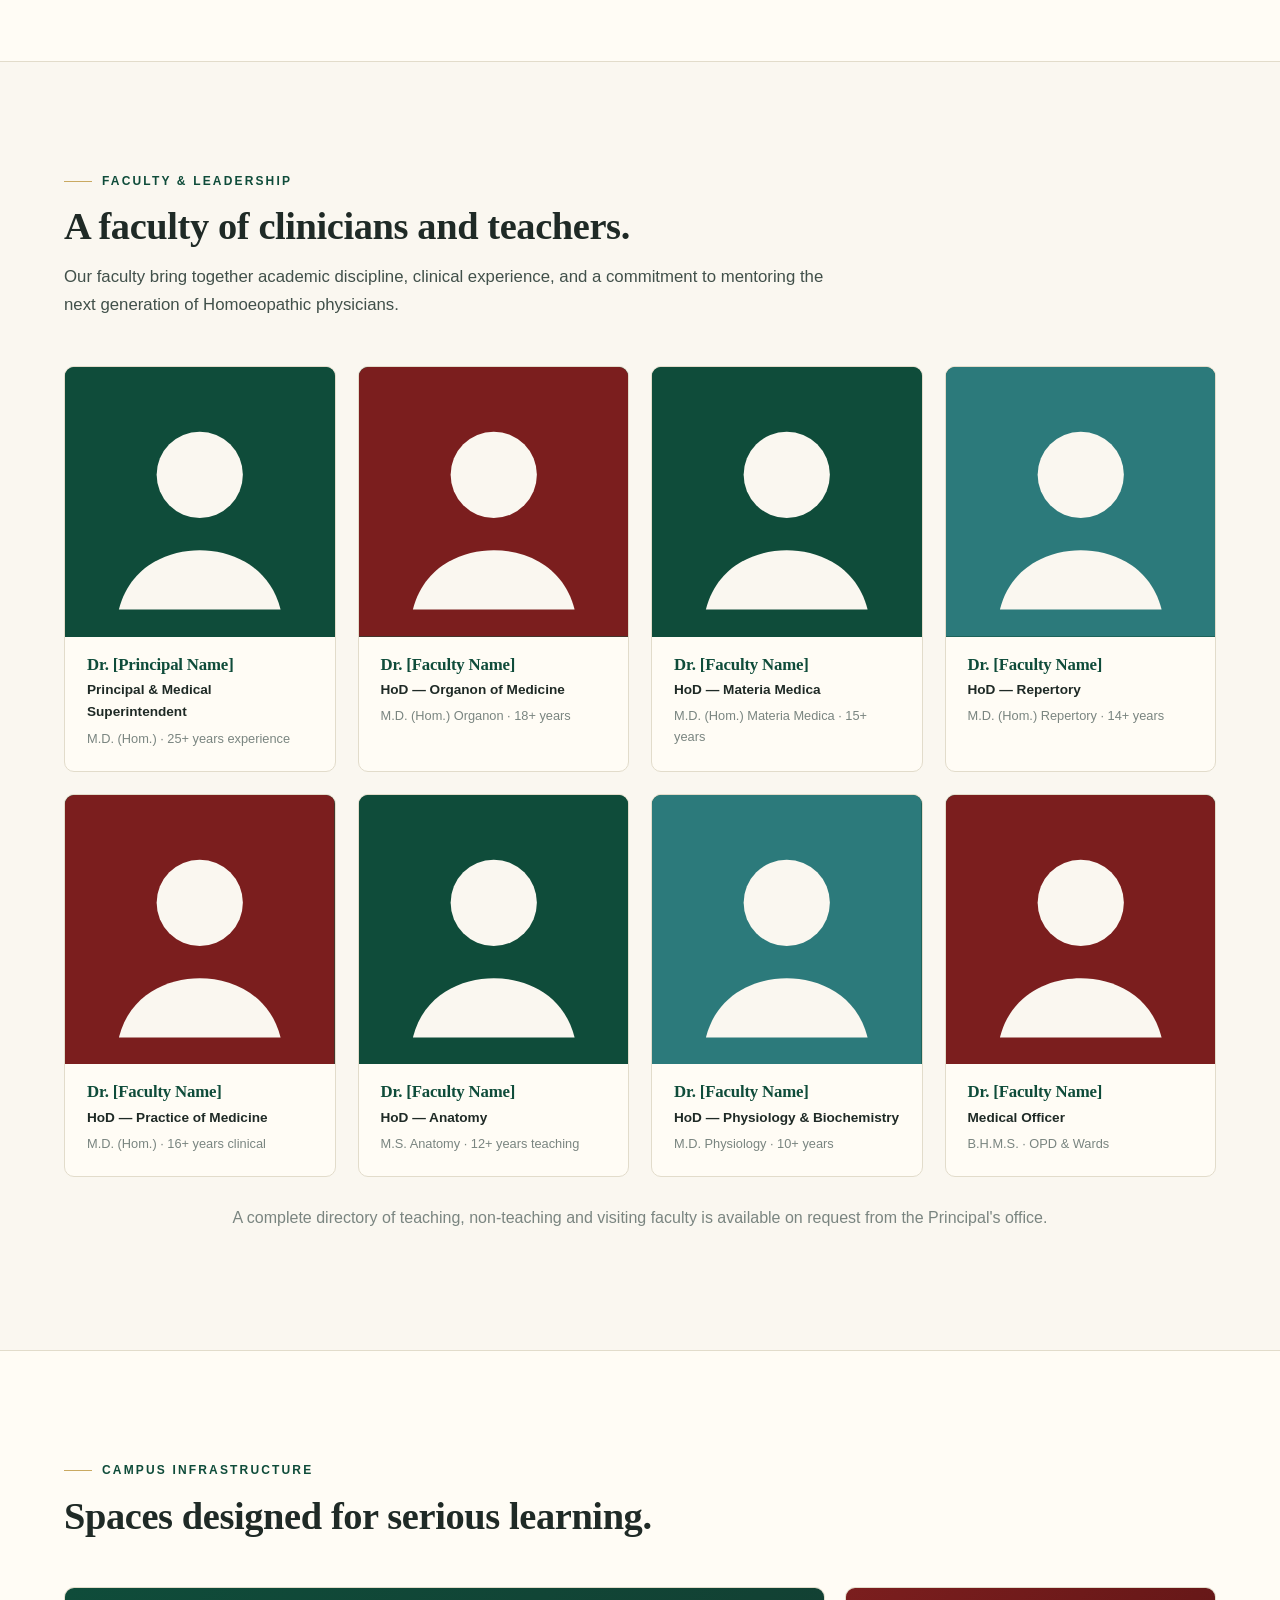
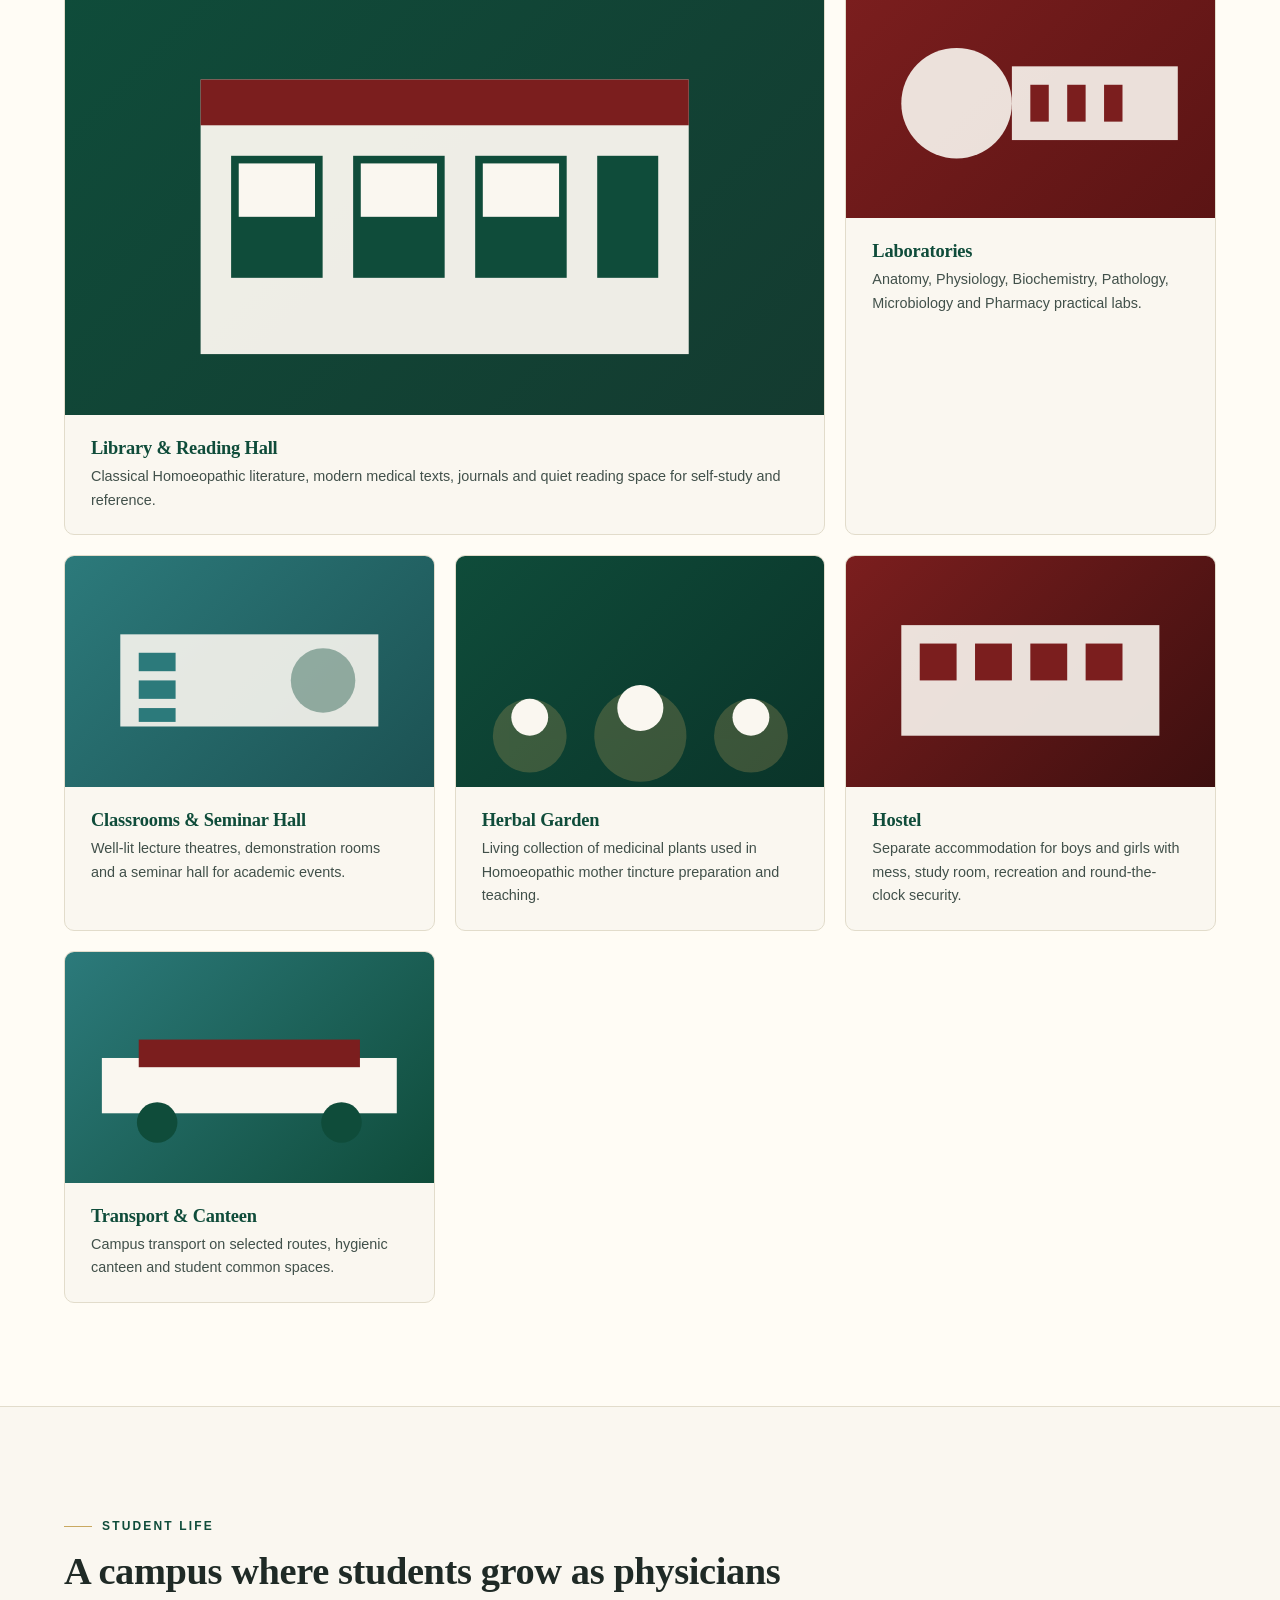
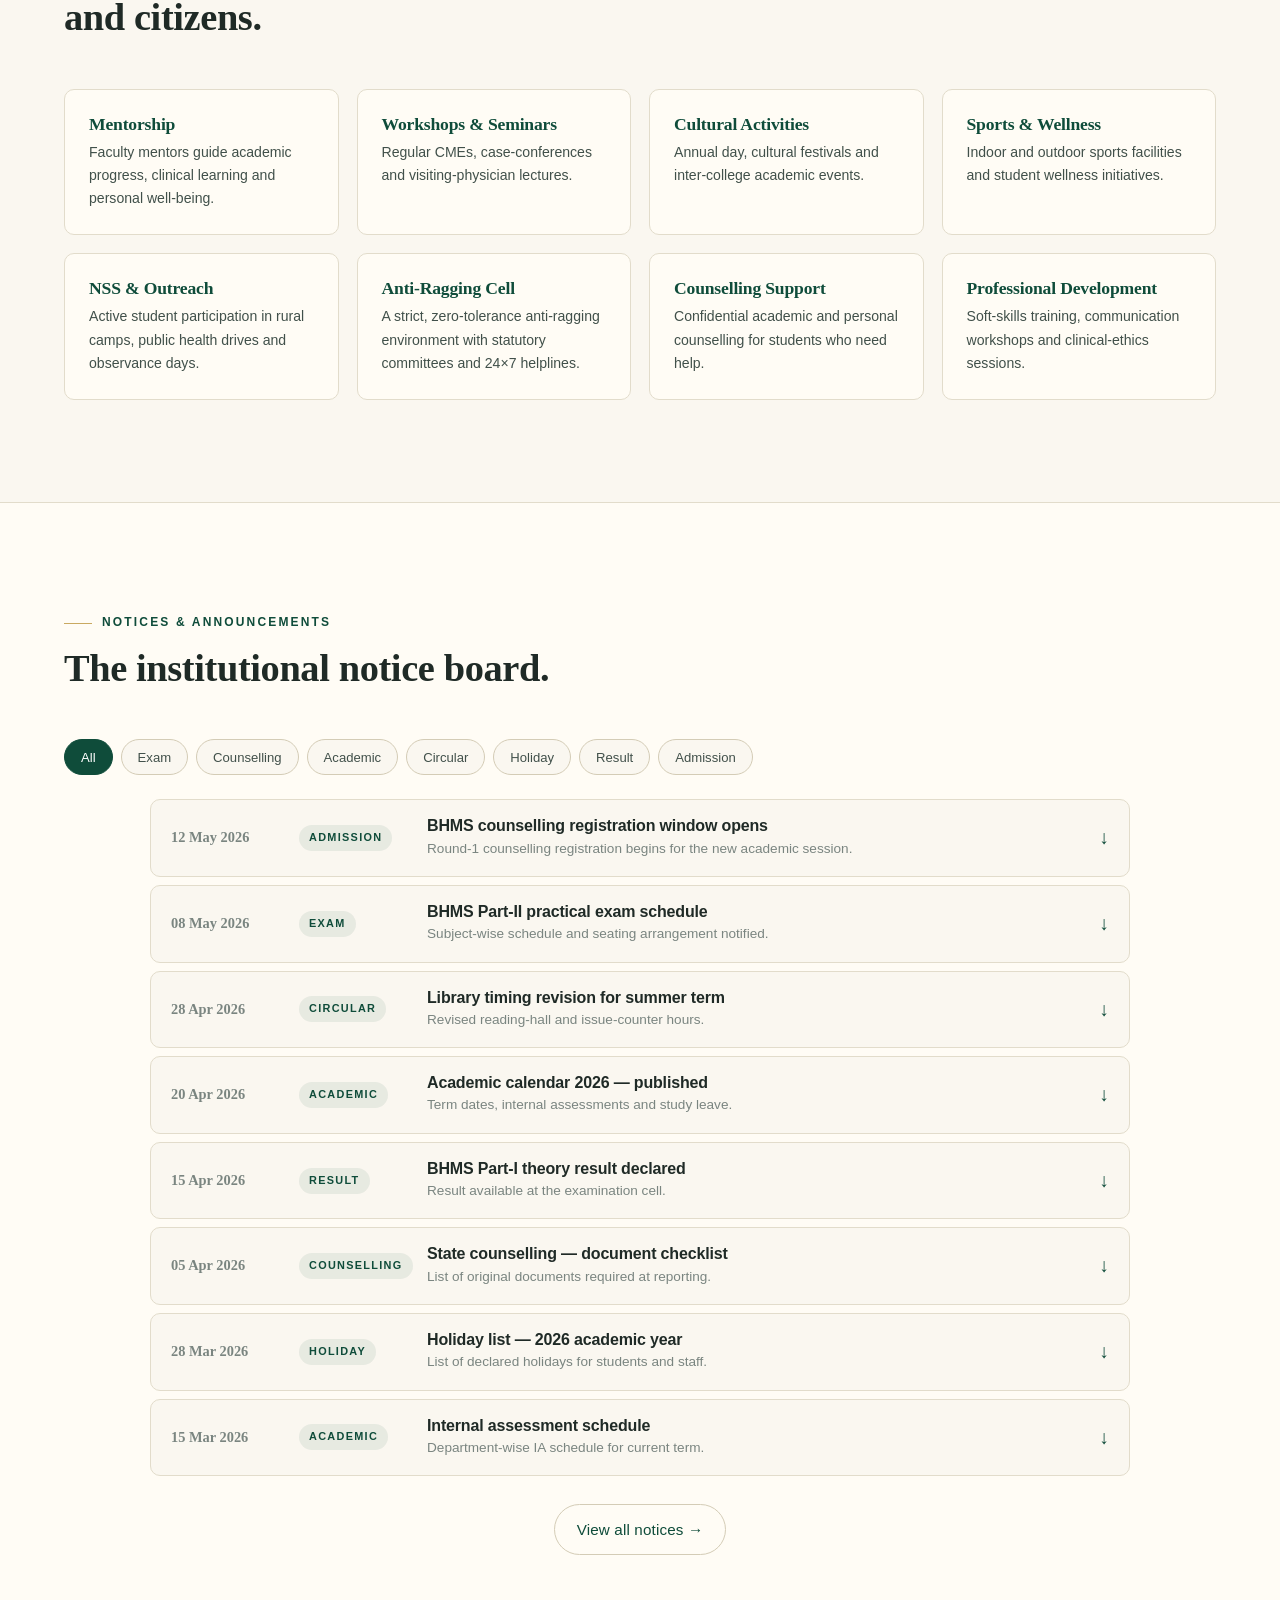
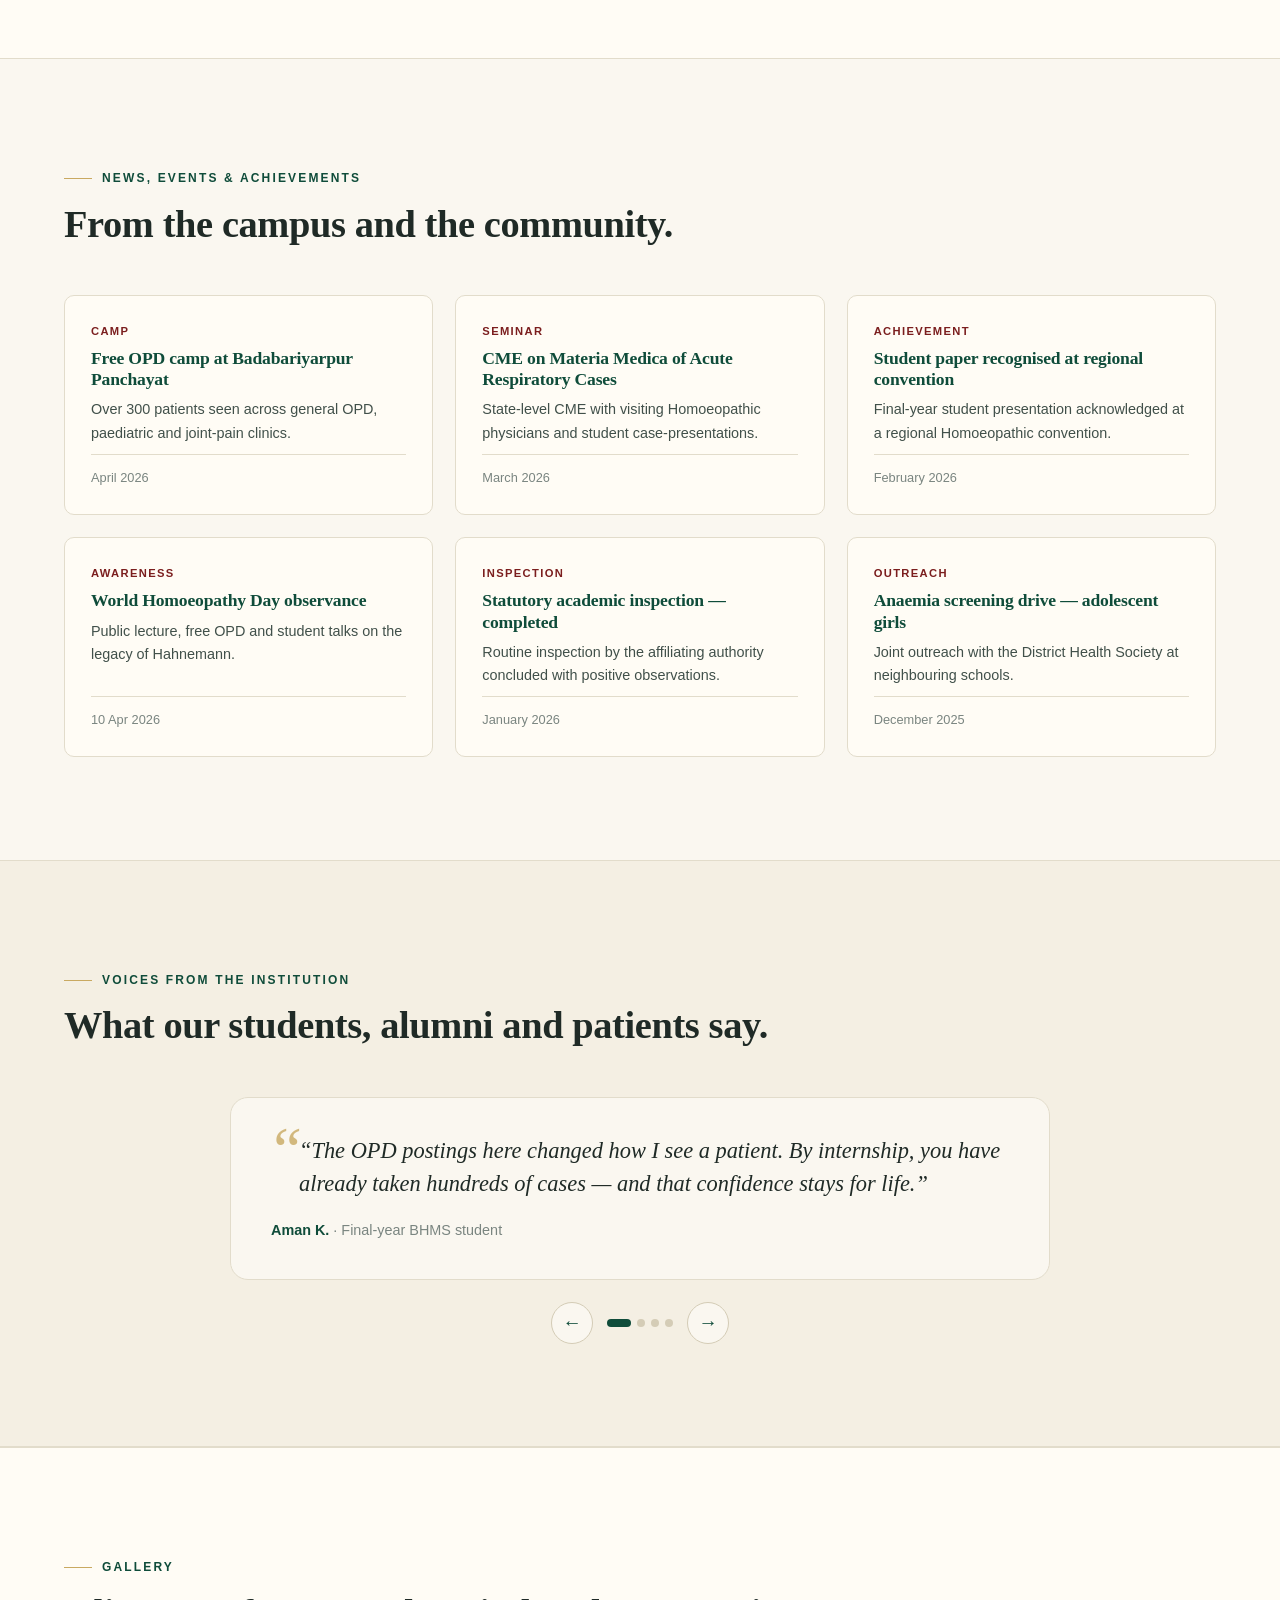
==== commit 83105977: "Add in-page visual editor Editable single-file build — open RDKHMCH-website.html and use the "Edit s" ====
--- a/index.html
+++ b/index.html
@@ -16,6 +16,7 @@
 
   <link rel="icon" type="image/svg+xml" href="assets/favicon.svg" />
   <link rel="stylesheet" href="assets/styles.css" />
+  <link rel="stylesheet" href="assets/editor.css" />
 
   <script type="application/ld+json">
   {
@@ -1031,5 +1032,6 @@
 </footer>
 
 <script src="assets/script.js" defer></script>
+<script src="assets/editor.js" defer></script>
 </body>
 </html>
--- a/assets/editor.css
+++ b/assets/editor.css
@@ -0,0 +1,155 @@
+/* ===================================================
+   RDKHMCH — Editor UI styles
+   =================================================== */
+
+.edx {
+  position: fixed; right: 18px; bottom: 18px;
+  z-index: 9999; font-family: var(--sans, system-ui, sans-serif);
+}
+
+.edx__pill {
+  display: inline-flex; align-items: center; gap: 8px;
+  background: #0F4C3A; color: #fff;
+  border: none; border-radius: 999px;
+  padding: 12px 18px; font-size: .9rem; font-weight: 500;
+  box-shadow: 0 8px 24px -6px rgba(0,0,0,.35), 0 2px 6px rgba(0,0,0,.15);
+  cursor: pointer; transition: transform .2s ease, background .2s ease;
+}
+.edx__pill:hover { background: #0a3429; transform: translateY(-1px); }
+.edx--open .edx__pill { display: none; }
+
+.edx__panel {
+  width: 320px; max-width: calc(100vw - 36px);
+  background: #fff; color: #1f2a26;
+  border: 1px solid #e2dccb; border-radius: 14px;
+  box-shadow: 0 24px 60px -22px rgba(0,0,0,.35), 0 4px 12px rgba(0,0,0,.08);
+  padding: 18px; font-size: .9rem; line-height: 1.5;
+}
+
+[data-theme="dark"] .edx__panel { background: #122220; color: #ecf1ee; border-color: #2c4f47; }
+
+.edx__head { display: flex; align-items: center; justify-content: space-between; margin-bottom: 14px; }
+.edx__head strong { font-size: 1rem; color: #0F4C3A; }
+[data-theme="dark"] .edx__head strong { color: #6db3a0; }
+
+.edx__close {
+  background: transparent; border: none; font-size: 1.6rem; line-height: 1;
+  color: inherit; cursor: pointer; width: 32px; height: 32px; border-radius: 6px;
+}
+.edx__close:hover { background: rgba(0,0,0,.06); }
+
+.edx__switch {
+  display: flex; align-items: center; gap: 10px;
+  padding: 12px 14px; border: 1px solid #e2dccb; border-radius: 10px;
+  margin-bottom: 12px; cursor: pointer; user-select: none;
+}
+[data-theme="dark"] .edx__switch { border-color: #2c4f47; }
+.edx__switch input { width: 18px; height: 18px; accent-color: #0F4C3A; }
+.edx__switch span { font-weight: 500; }
+
+.edx__hint {
+  margin: 0 0 14px; font-size: .82rem; color: #5b6661; line-height: 1.55;
+}
+[data-theme="dark"] .edx__hint { color: #95a39e; }
+.edx__hint em { font-style: normal; color: #0F4C3A; font-weight: 600; }
+[data-theme="dark"] .edx__hint em { color: #6db3a0; }
+
+.edx__row { margin-bottom: 8px; }
+.edx__btn {
+  display: block; width: 100%; padding: 10px 14px;
+  background: #fff; color: #1f2a26;
+  border: 1px solid #e2dccb; border-radius: 8px;
+  font-size: .88rem; font-weight: 500; cursor: pointer;
+  text-align: center; transition: all .2s ease;
+}
+.edx__btn:hover { border-color: #0F4C3A; color: #0F4C3A; }
+[data-theme="dark"] .edx__btn { background: #122220; color: #ecf1ee; border-color: #2c4f47; }
+[data-theme="dark"] .edx__btn:hover { border-color: #6db3a0; color: #6db3a0; }
+
+.edx__btn--primary { background: #0F4C3A; color: #fff; border-color: #0F4C3A; }
+.edx__btn--primary:hover { background: #0a3429; color: #fff; border-color: #0a3429; }
+.edx__btn--danger { color: #7B1E1E; border-color: rgba(123,30,30,.3); }
+.edx__btn--danger:hover { background: #7B1E1E; color: #fff; border-color: #7B1E1E; }
+
+.edx__foot { margin: 14px 0 0; font-size: .75rem; color: #95a39e; }
+.edx__foot span { display: block; min-height: 1em; margin-top: 4px; color: #0F4C3A; font-weight: 500; }
+[data-theme="dark"] .edx__foot span { color: #6db3a0; }
+
+/* ---------------- Edit-mode visual hints on the page ---------------- */
+
+body.edx-on [data-text-key] {
+  outline: 1px dashed transparent;
+  outline-offset: 4px;
+  transition: outline-color .15s ease, background .15s ease;
+  border-radius: 3px;
+  cursor: text;
+}
+body.edx-on [data-text-key]:hover { outline-color: rgba(15,76,58,.45); background: rgba(201,169,97,.08); }
+body.edx-on [data-text-key]:focus { outline: 2px solid #C9A961; outline-offset: 4px; background: rgba(201,169,97,.12); }
+
+body.edx-on [data-img-slot] {
+  position: relative;
+  outline: 2px dashed rgba(15,76,58,.3);
+  outline-offset: 0;
+  transition: outline-color .15s ease;
+}
+body.edx-on [data-img-slot]:hover { outline-color: #C9A961; }
+
+body.edx-on [data-img-slot]::after {
+  content: "⤓ Drop image";
+  position: absolute; top: 6px; left: 6px;
+  background: rgba(15,76,58,.92); color: #fff;
+  padding: 4px 10px; border-radius: 4px;
+  font-size: .68rem; font-weight: 600; letter-spacing: .06em;
+  text-transform: uppercase; pointer-events: none; z-index: 5;
+  font-family: var(--sans, system-ui, sans-serif);
+}
+
+body.edx-on [data-doc-slot] {
+  position: relative;
+  outline: 1px dashed rgba(123,30,30,.4);
+  outline-offset: 2px;
+  border-radius: 4px;
+}
+body.edx-on [data-doc-slot]:hover { outline-color: #C9A961; }
+body.edx-on [data-doc-slot]::before {
+  content: "⤓";
+  display: inline-block; margin-right: 6px; color: #7B1E1E; font-weight: 700;
+}
+body.edx-on [data-doc-slot][data-doc-attached="1"]::before { content: "✓"; color: #0F4C3A; }
+body.edx-on [data-doc-slot][data-doc-attached="1"]::after {
+  content: " · file attached";
+  font-size: .72rem; color: #0F4C3A; font-style: italic;
+}
+
+/* While dragging a file over the page, dim everything except slots */
+body.edx-dragging [data-img-slot],
+body.edx-dragging [data-doc-slot] {
+  outline-color: #C9A961 !important;
+  outline-width: 3px;
+  background-color: rgba(201,169,97,.1);
+}
+body.edx-dragging main::before {
+  content: "Drop on a highlighted area";
+  position: fixed; top: 14px; left: 50%; transform: translateX(-50%);
+  background: #C9A961; color: #0F4C3A;
+  padding: 8px 18px; border-radius: 999px; z-index: 9998;
+  font-weight: 600; font-size: .85rem; letter-spacing: .04em;
+  box-shadow: 0 8px 24px -6px rgba(0,0,0,.3);
+  font-family: var(--sans, system-ui, sans-serif);
+}
+
+/* keep image overlays from breaking SVG-only blocks visually */
+body.edx-on .infra__img,
+body.edx-on .fac__photo,
+body.edx-on .g,
+body.edx-on .map-frame,
+body.edx-on .hero__card--main,
+body.edx-on .hero__card--seal,
+body.edx-on .brand__crest,
+body.edx-on .cert__seal { isolation: isolate; }
+
+@media (max-width: 540px) {
+  .edx__panel { width: calc(100vw - 36px); }
+  .edx { right: 12px; bottom: 12px; }
+}
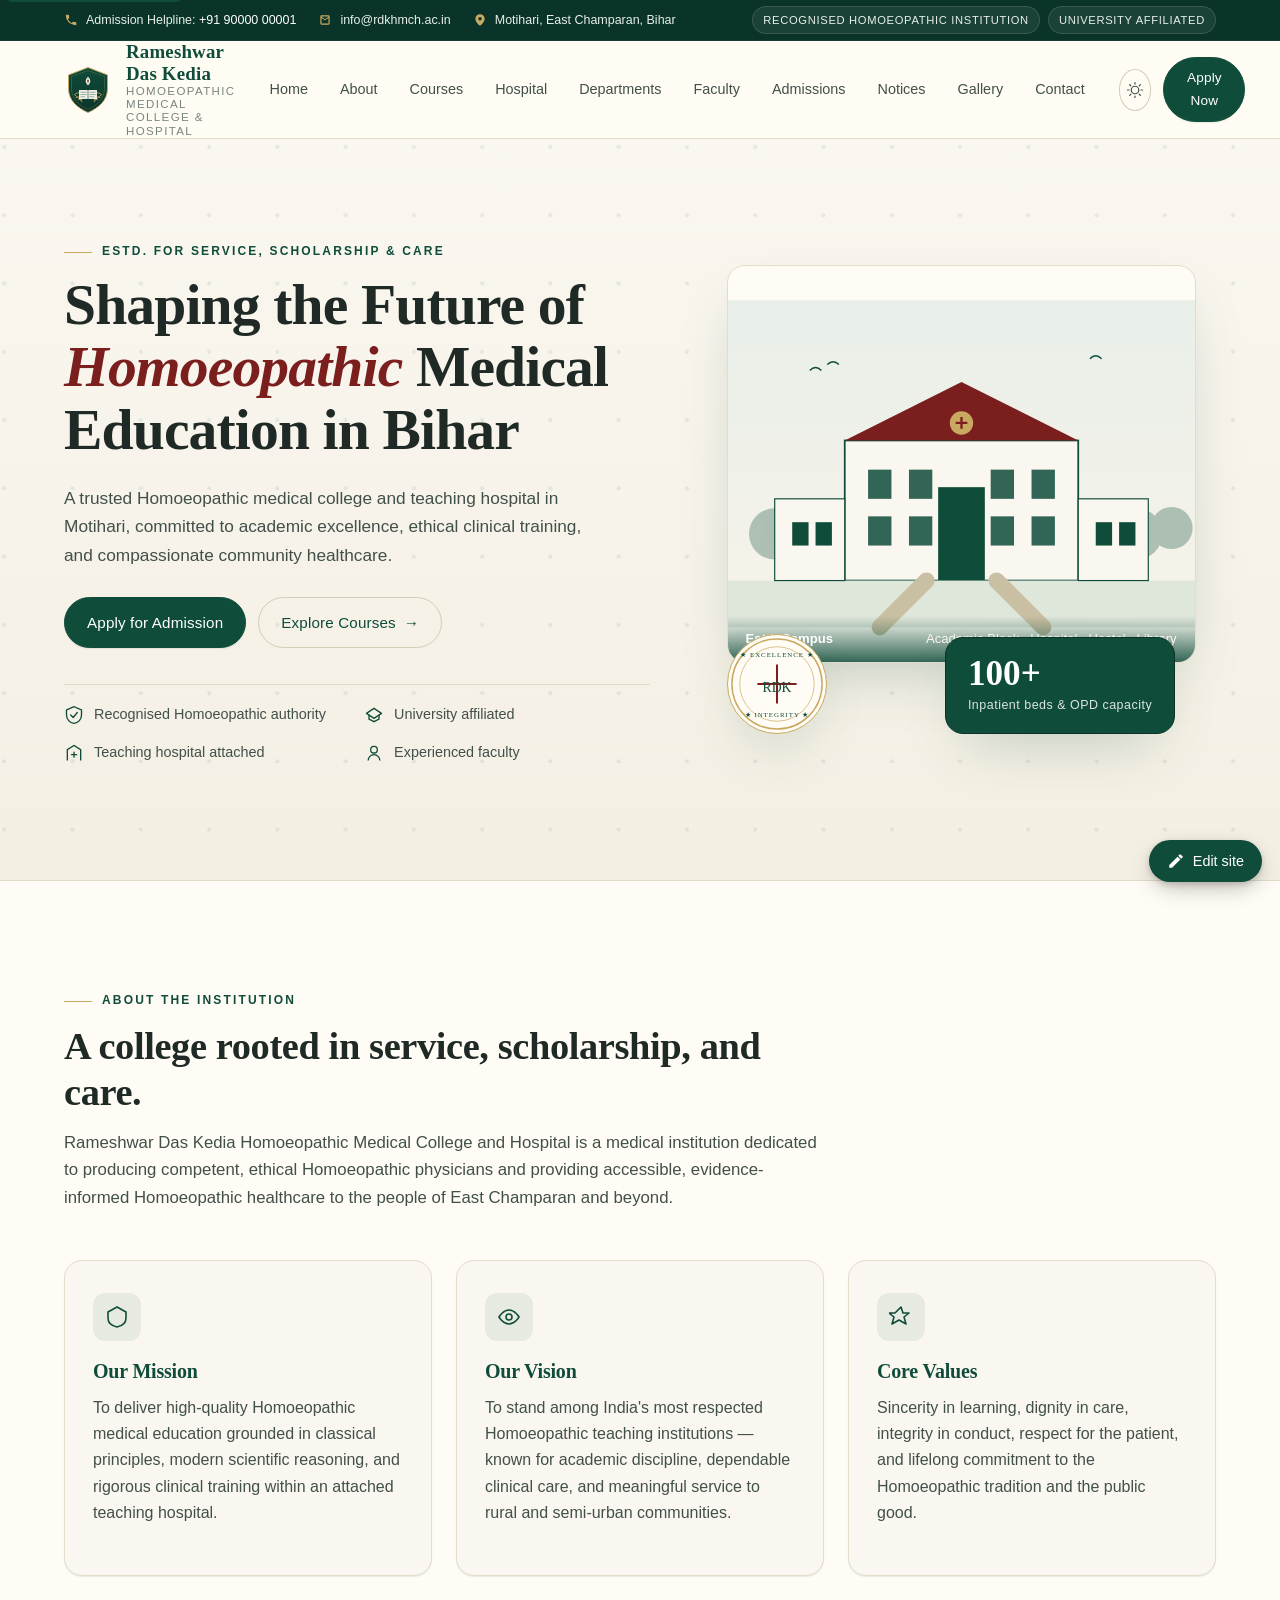
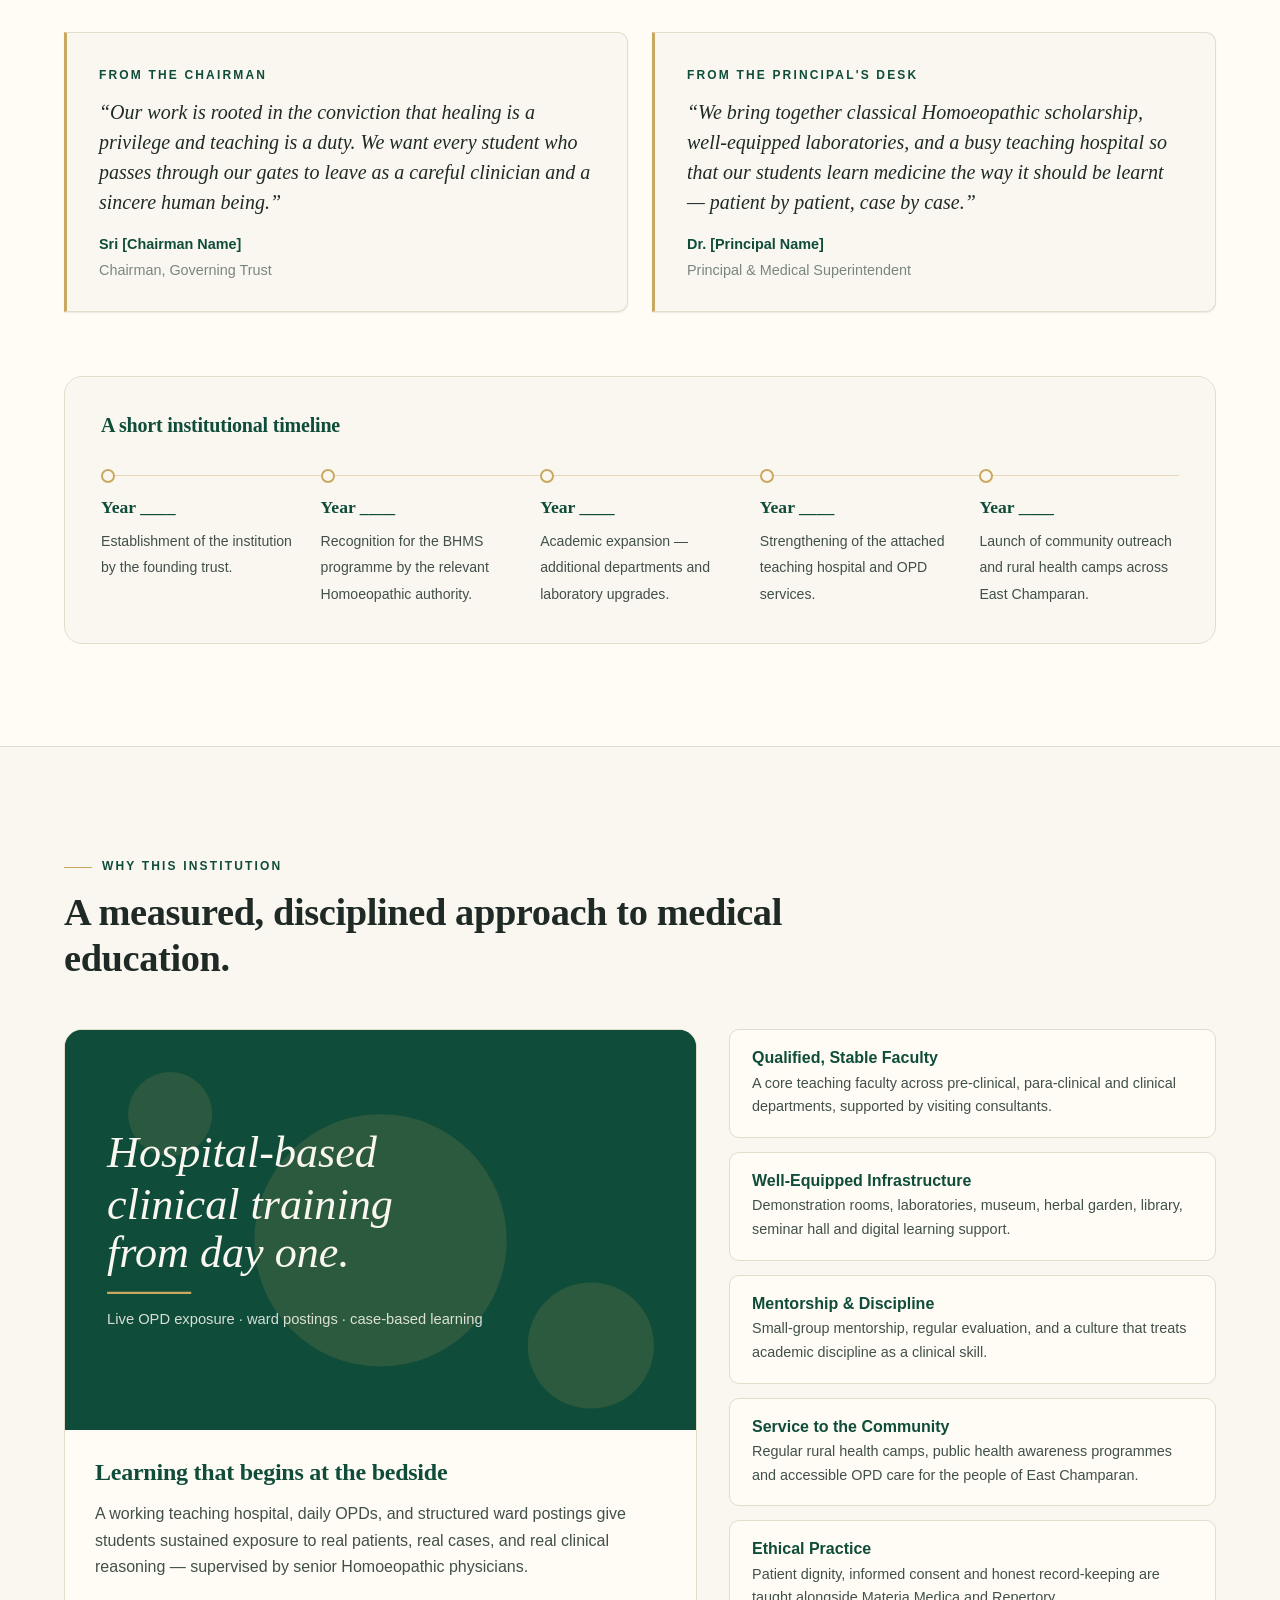
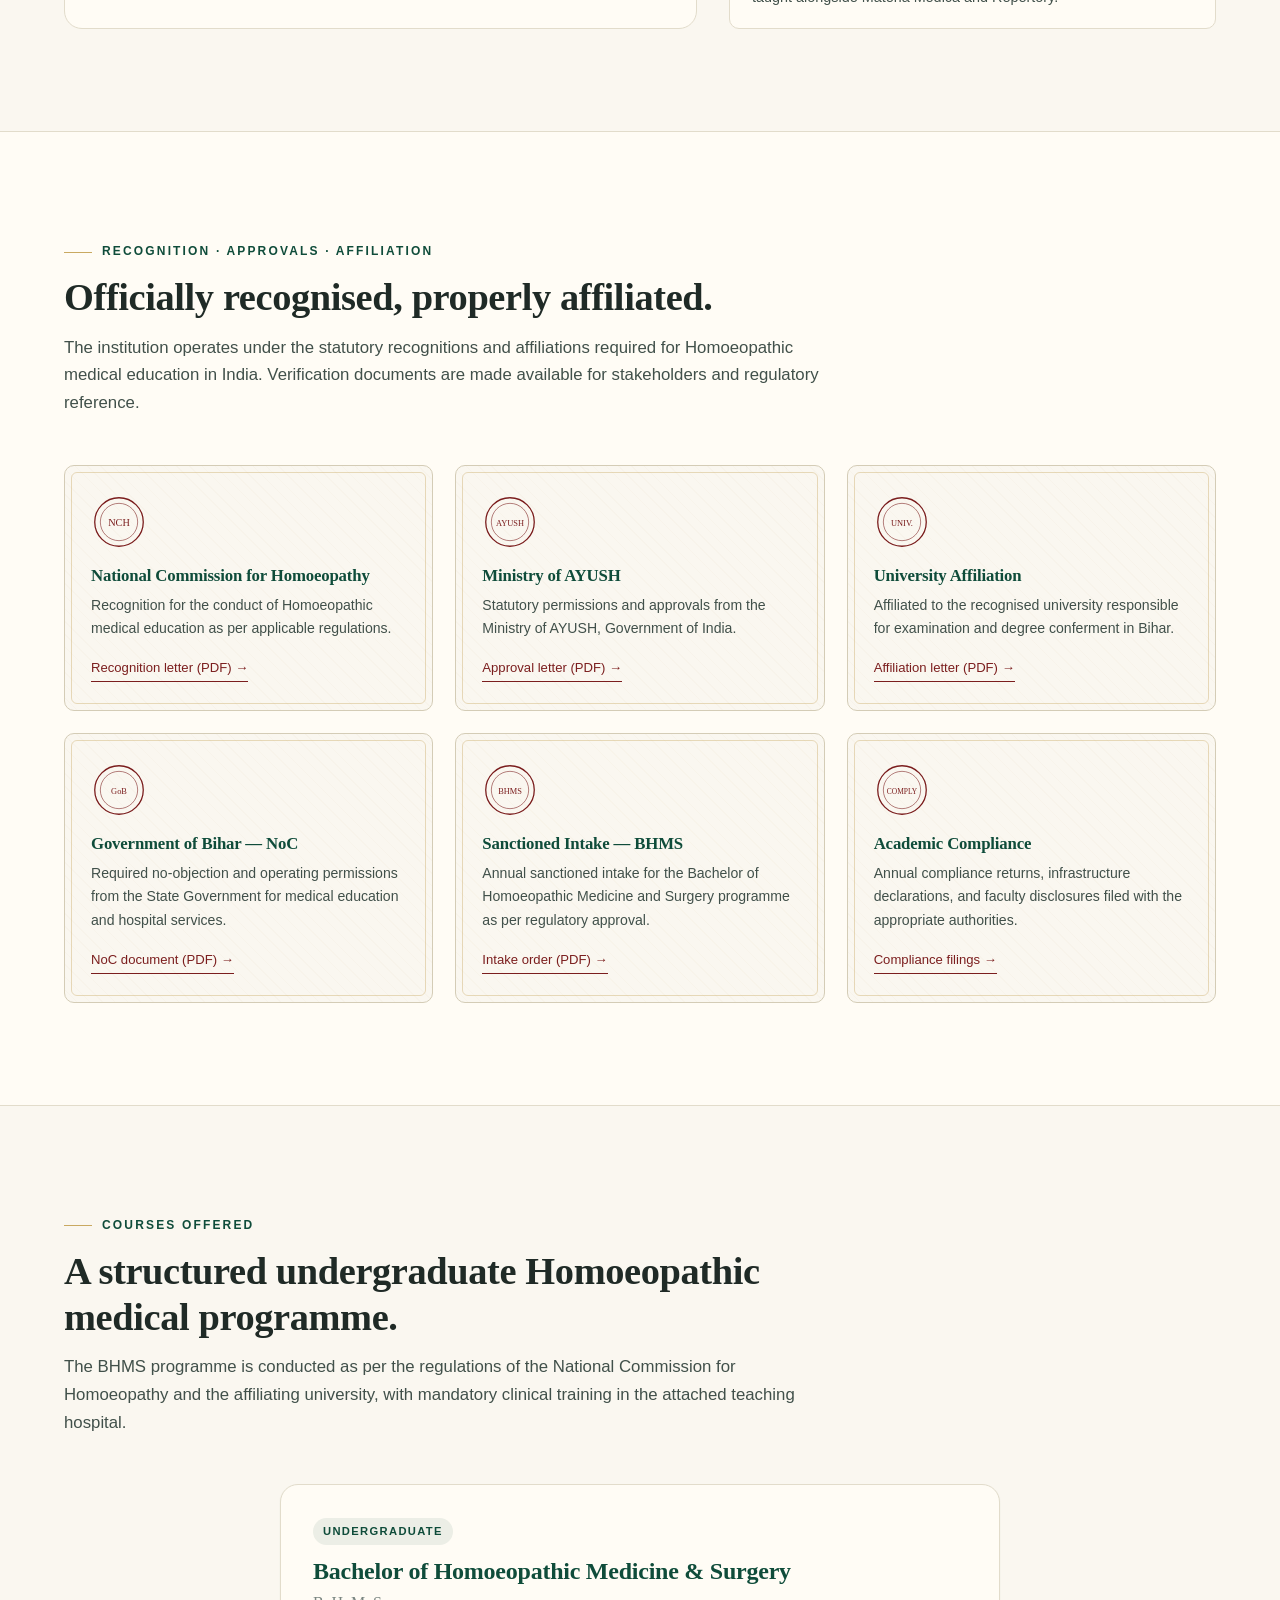
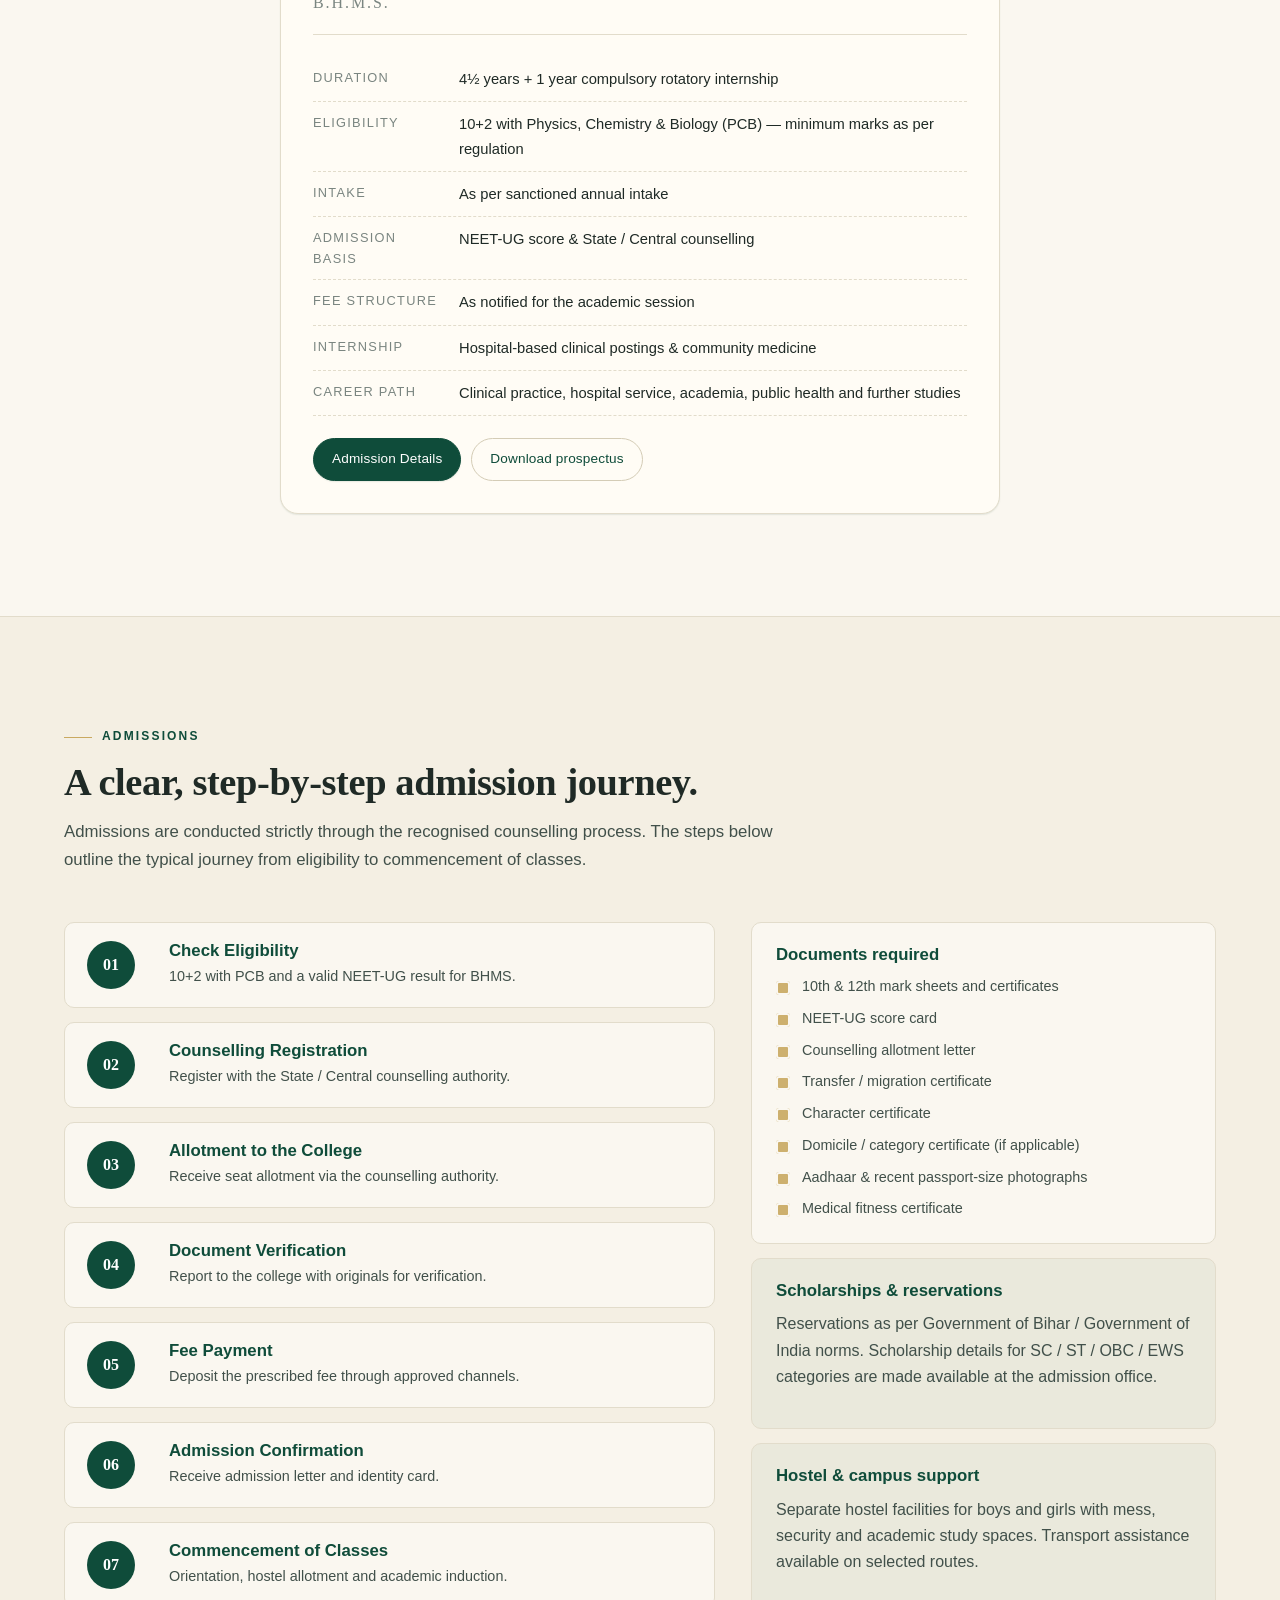
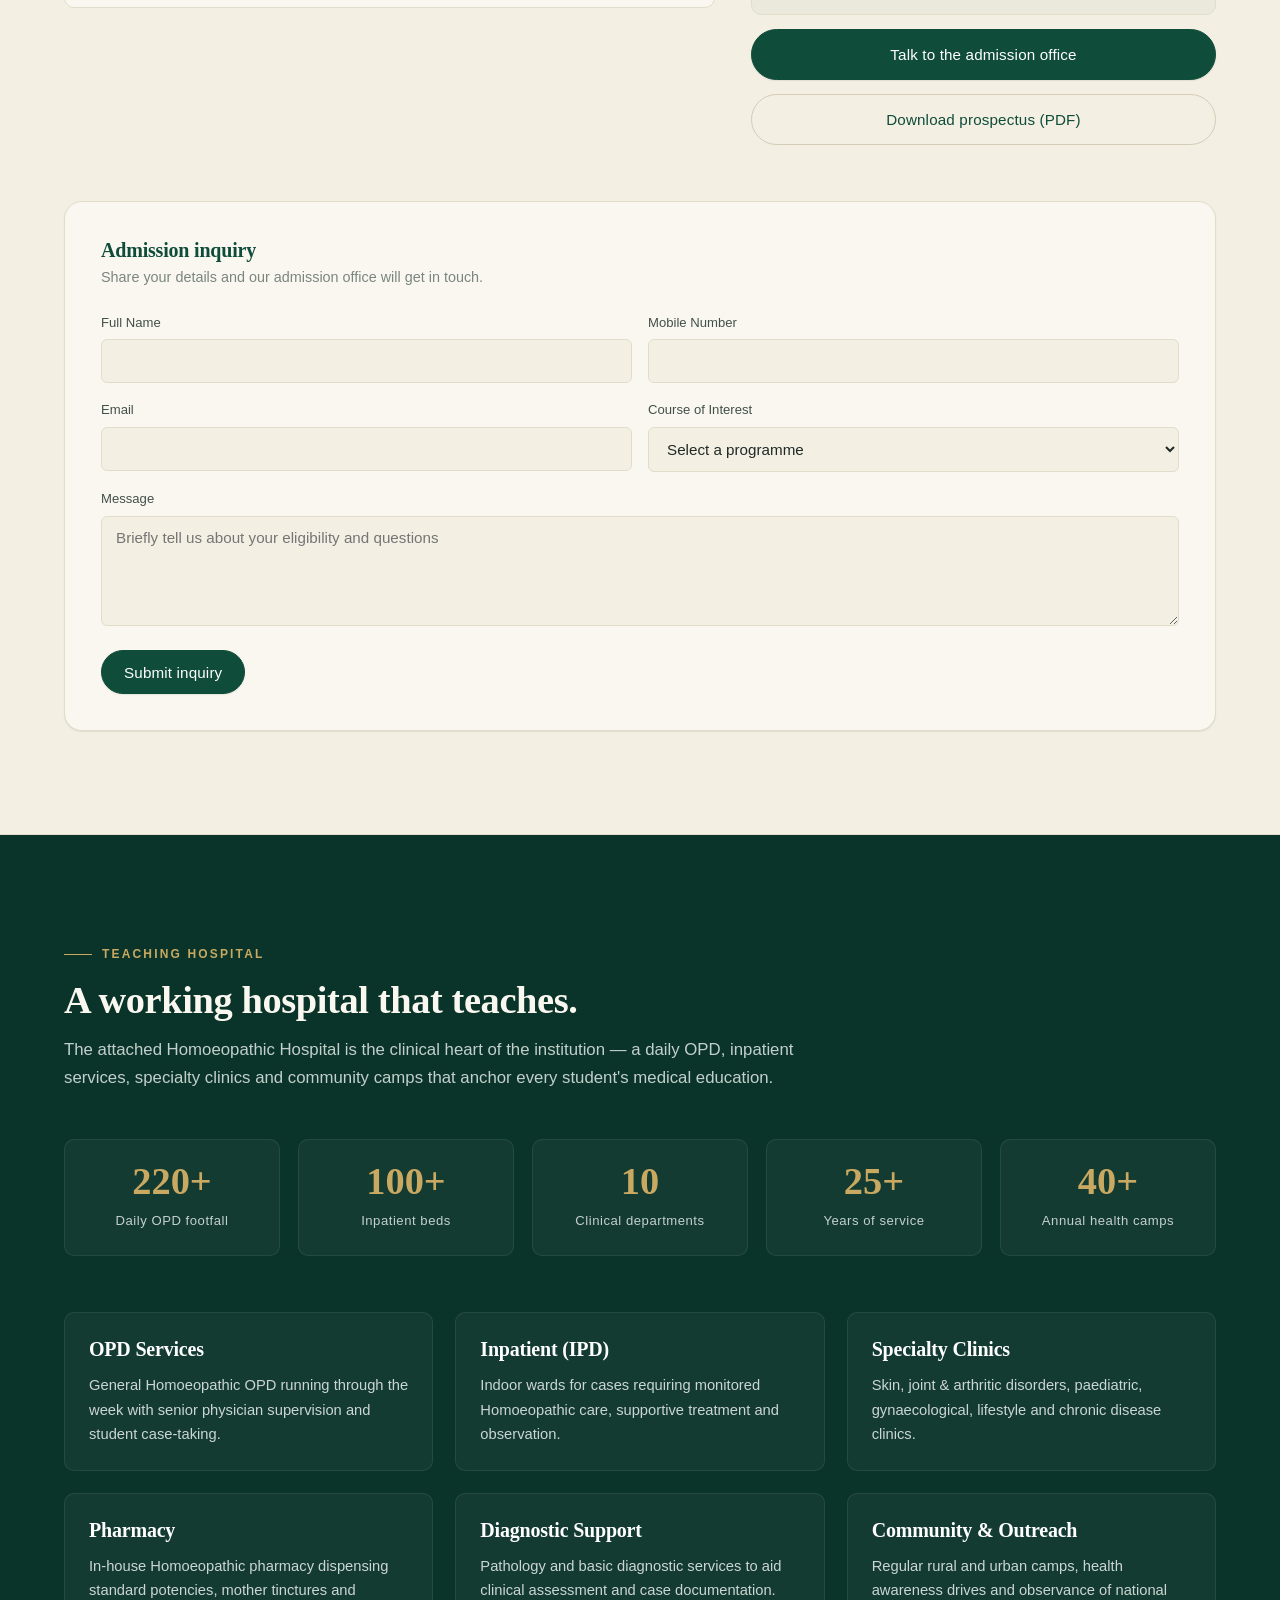
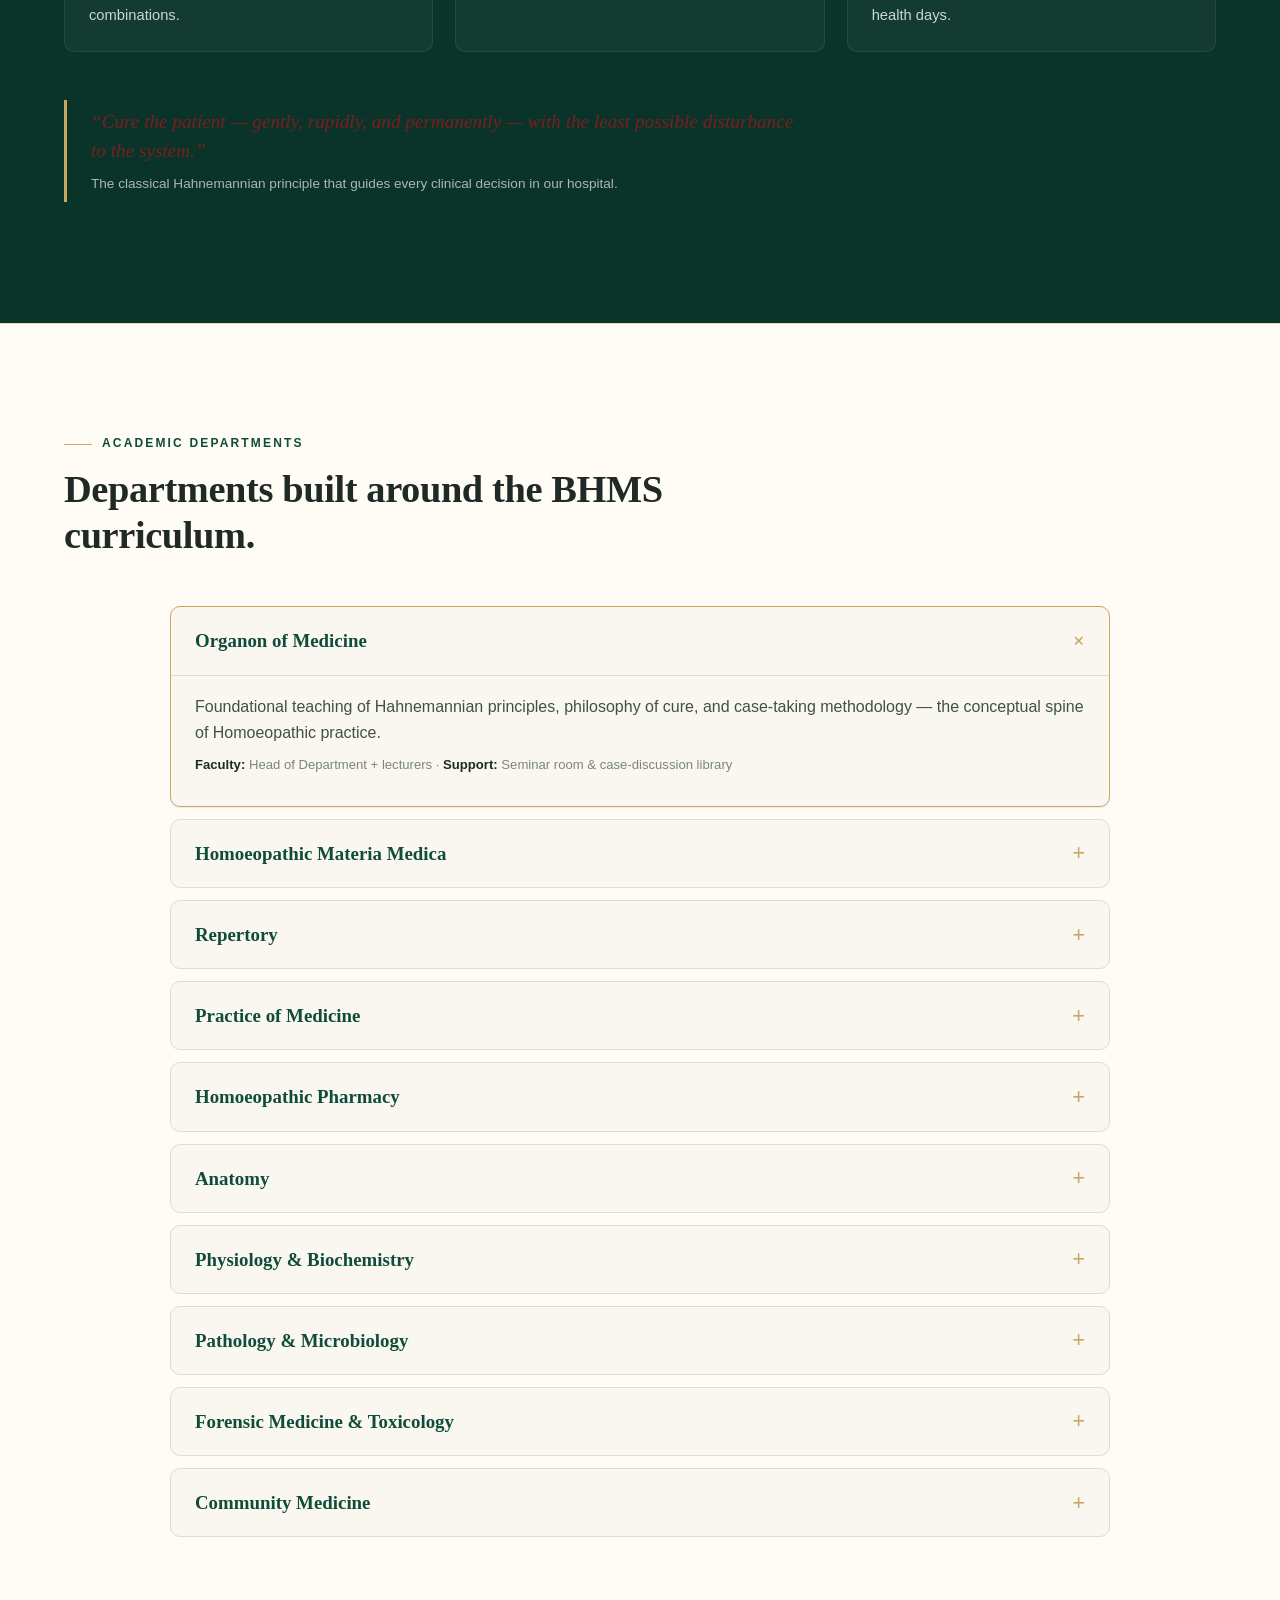
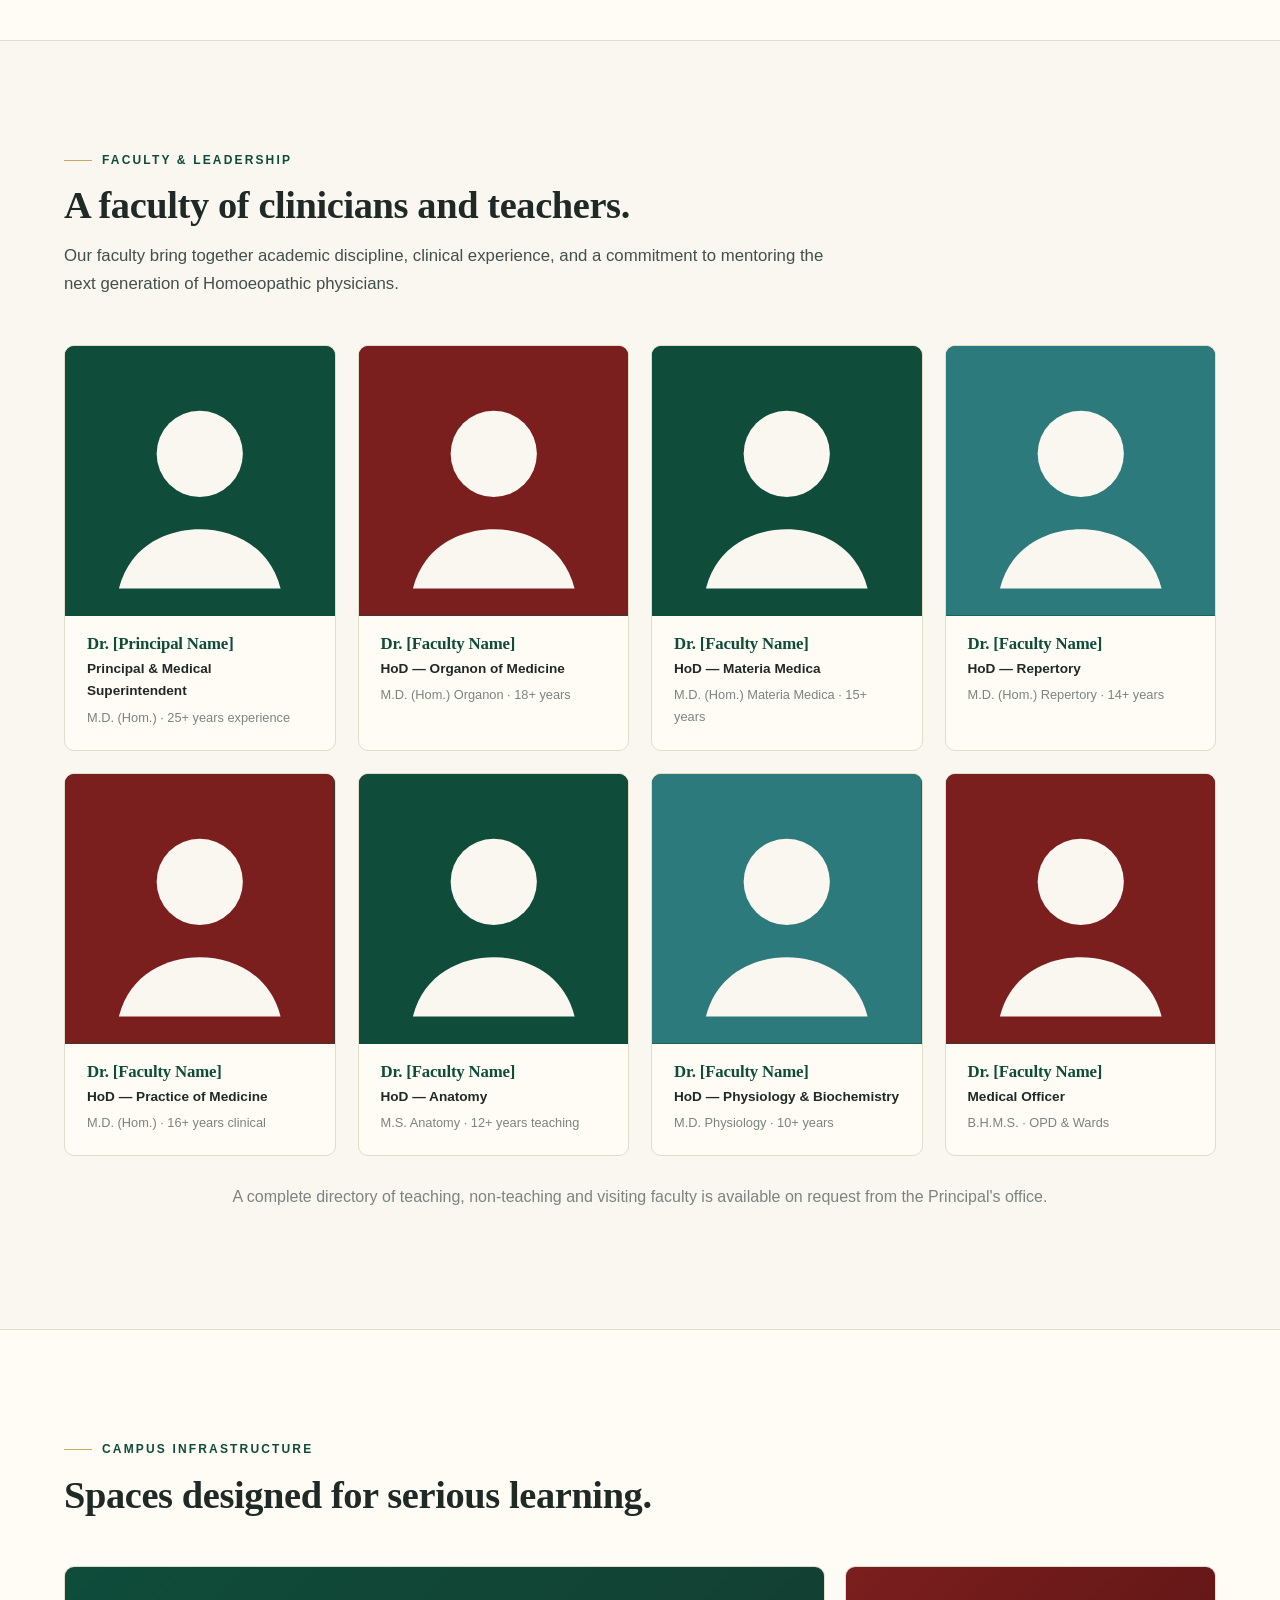
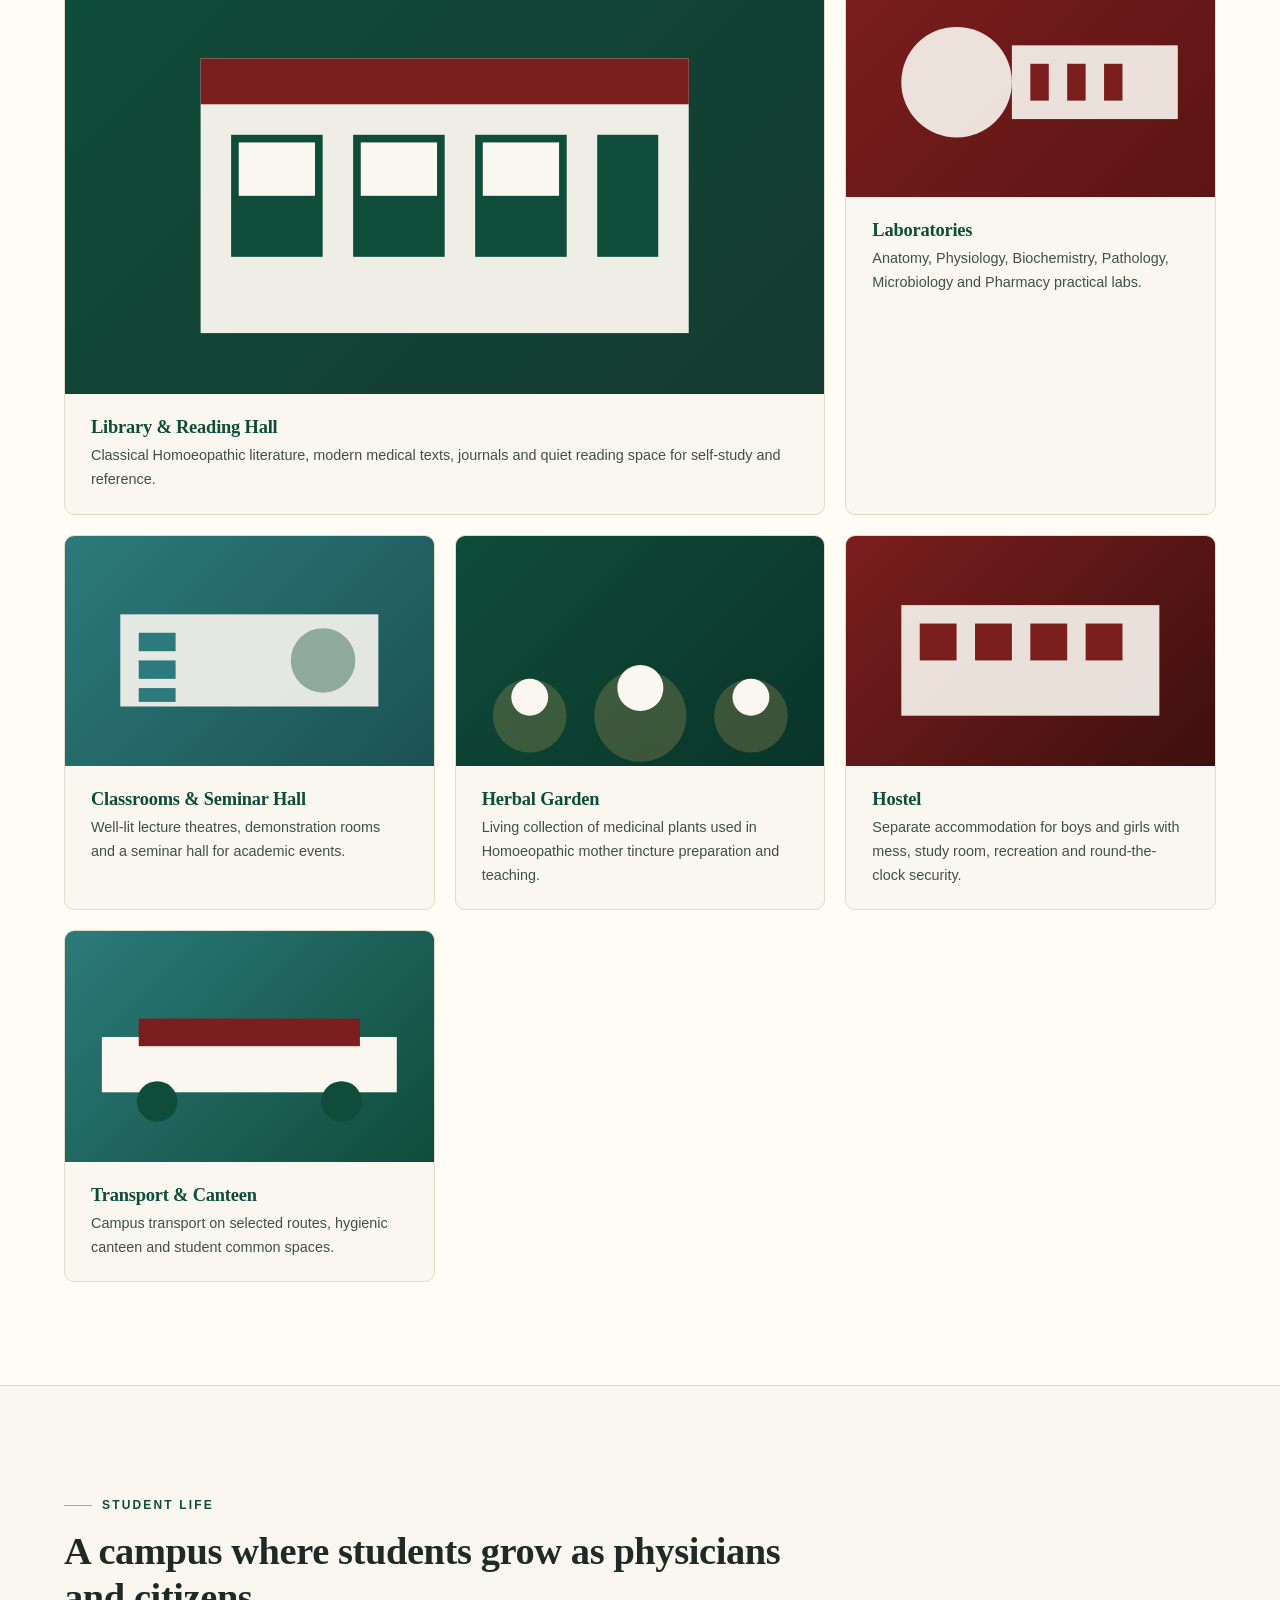
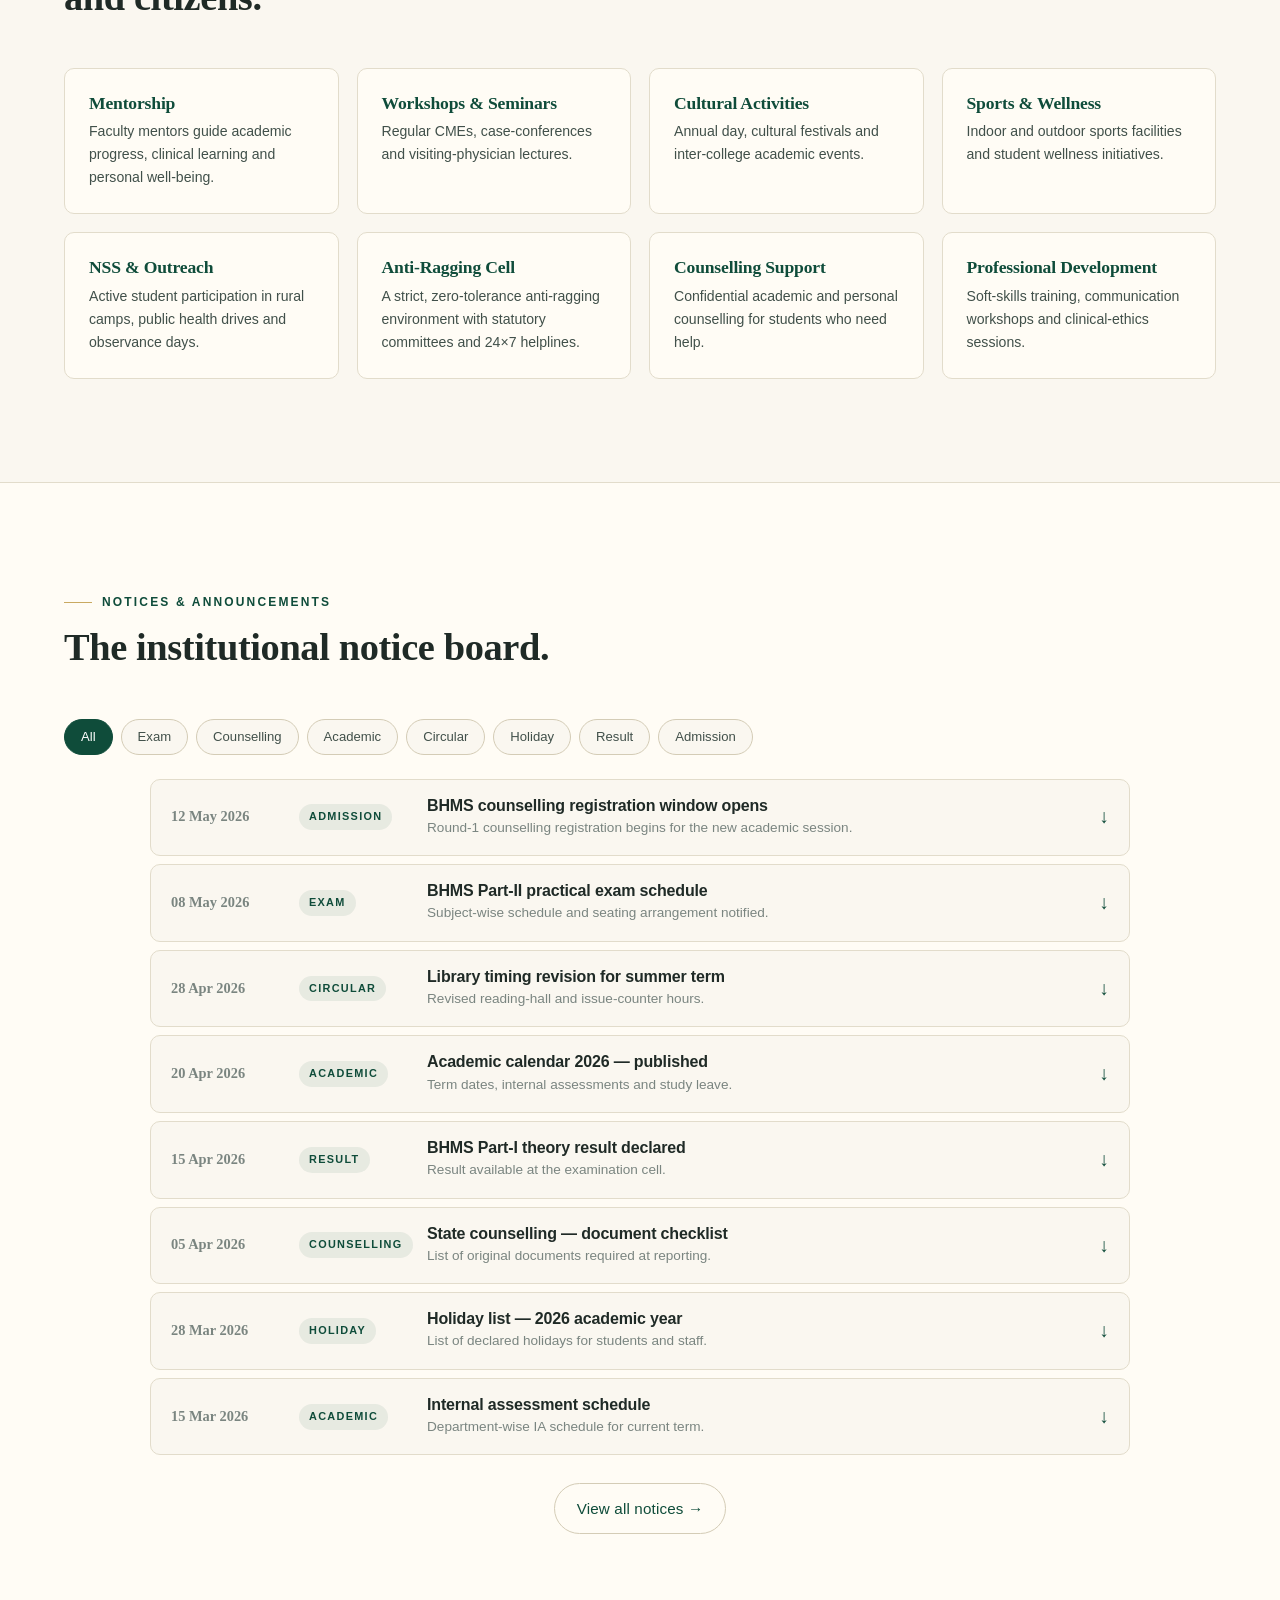
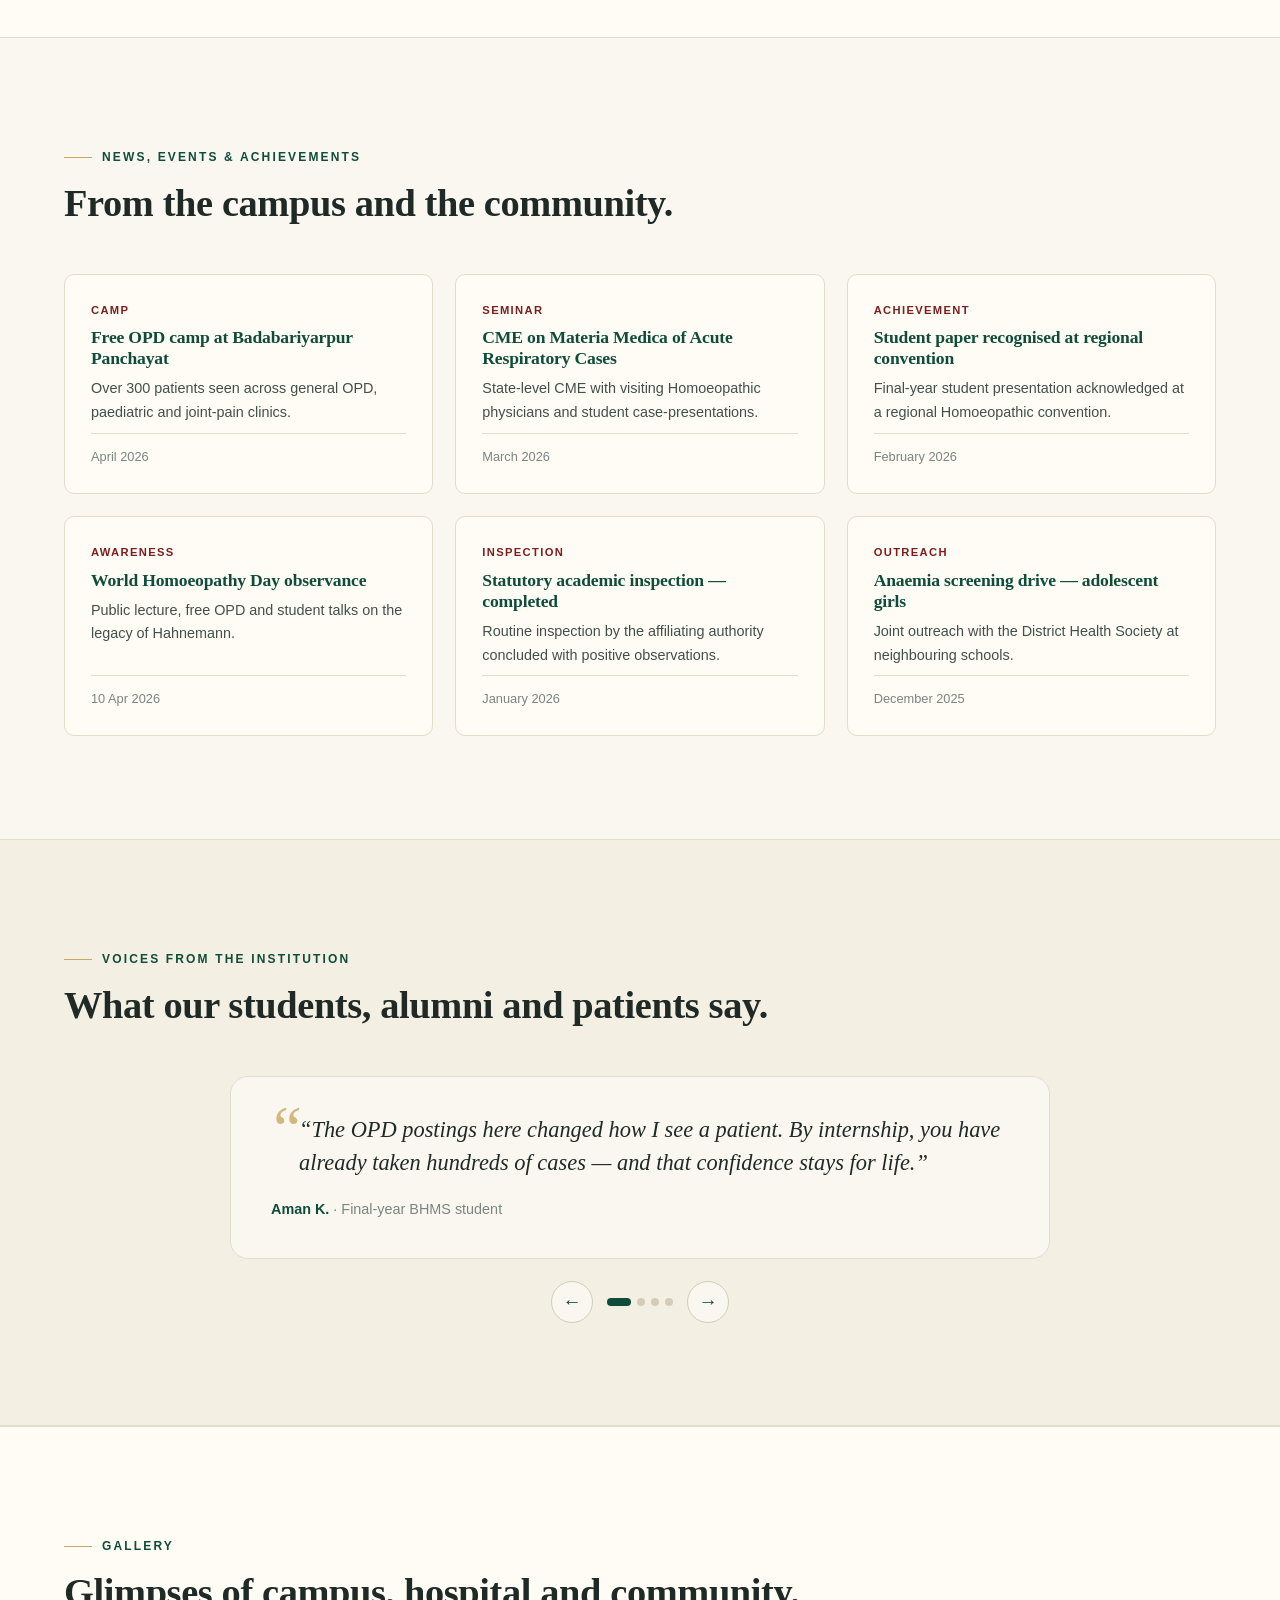
==== commit 952029a5: "Remove PG / MD (Hom.) content — college offers BHMS only - Drop the M.D. (Hom.) course card from the" ====
--- a/index.html
+++ b/index.html
@@ -5,7 +5,7 @@
   <meta name="viewport" content="width=device-width, initial-scale=1, viewport-fit=cover" />
   <meta name="theme-color" content="#0F4C3A" />
   <title>Rameshwar Das Kedia Homoeopathic Medical College and Hospital — Motihari, Bihar</title>
-  <meta name="description" content="Rameshwar Das Kedia Homoeopathic Medical College and Hospital, Motihari (East Champaran, Bihar) — a respected Homoeopathic medical college and teaching hospital offering BHMS and post-graduate Homoeopathic education with attached hospital, clinical training, and community healthcare." />
+  <meta name="description" content="Rameshwar Das Kedia Homoeopathic Medical College and Hospital, Motihari (East Champaran, Bihar) — a respected Homoeopathic medical college and teaching hospital offering the BHMS programme with attached hospital, clinical training, and community healthcare." />
   <meta name="keywords" content="Homoeopathic Medical College in Motihari, Homoeopathic Medical College in Bihar, BHMS Admission Bihar, Homoeopathic Hospital East Champaran, Homoeopathic Teaching Hospital, Medical College Motihari, Rameshwar Das Kedia Homoeopathic Medical College" />
   <meta name="author" content="Rameshwar Das Kedia Homoeopathic Medical College and Hospital" />
 
@@ -389,11 +389,11 @@
   <div class="container">
     <div class="section-head reveal">
       <p class="eyebrow"><span class="eyebrow__dash"></span> Courses Offered</p>
-      <h2 class="section-title">Structured Homoeopathic medical programmes.</h2>
-      <p class="section-lede">Programmes are conducted as per the regulations of the National Commission for Homoeopathy and the affiliating university, with mandatory clinical training in the attached teaching hospital.</p>
-    </div>
-
-    <div class="course-grid">
+      <h2 class="section-title">A structured undergraduate Homoeopathic medical programme.</h2>
+      <p class="section-lede">The BHMS programme is conducted as per the regulations of the National Commission for Homoeopathy and the affiliating university, with mandatory clinical training in the attached teaching hospital.</p>
+    </div>
+
+    <div class="course-grid course-grid--single">
       <article class="course reveal">
         <header class="course__head">
           <span class="course__badge">Undergraduate</span>
@@ -407,32 +407,11 @@
           <div><dt>Admission Basis</dt><dd>NEET-UG score &amp; State / Central counselling</dd></div>
           <div><dt>Fee Structure</dt><dd>As notified for the academic session</dd></div>
           <div><dt>Internship</dt><dd>Hospital-based clinical postings &amp; community medicine</dd></div>
-          <div><dt>Career Path</dt><dd>Clinical practice, hospital service, MD (Hom.), academia, public health</dd></div>
+          <div><dt>Career Path</dt><dd>Clinical practice, hospital service, academia, public health and further studies</dd></div>
         </dl>
         <div class="course__cta">
           <a href="#admissions" class="btn btn--primary btn--sm">Admission Details</a>
           <a href="#" class="btn btn--ghost btn--sm">Download prospectus</a>
-        </div>
-      </article>
-
-      <article class="course reveal">
-        <header class="course__head">
-          <span class="course__badge course__badge--alt">Postgraduate · Subject to approval</span>
-          <h3>Doctor of Medicine — Homoeopathy</h3>
-          <p class="course__abbr">M.D. (Hom.)</p>
-        </header>
-        <dl class="course__meta">
-          <div><dt>Duration</dt><dd>3 years (full-time)</dd></div>
-          <div><dt>Eligibility</dt><dd>BHMS degree from a recognised institution + completed internship</dd></div>
-          <div><dt>Specialties</dt><dd>Materia Medica · Organon · Repertory · Practice of Medicine — as approved</dd></div>
-          <div><dt>Intake</dt><dd>As per regulatory sanction (where applicable)</dd></div>
-          <div><dt>Admission Basis</dt><dd>AIAPGET score &amp; counselling</dd></div>
-          <div><dt>Training</dt><dd>OPD/IPD case-work, dissertation &amp; academic teaching</dd></div>
-          <div><dt>Career Path</dt><dd>Specialist practice, teaching, clinical research</dd></div>
-        </dl>
-        <div class="course__cta">
-          <a href="#admissions" class="btn btn--primary btn--sm">Admission Details</a>
-          <a href="#" class="btn btn--ghost btn--sm">Eligibility checklist</a>
         </div>
       </article>
     </div>
@@ -464,7 +443,7 @@
           <h4>Documents required</h4>
           <ul class="checklist">
             <li>10th &amp; 12th mark sheets and certificates</li>
-            <li>NEET-UG / AIAPGET score card</li>
+            <li>NEET-UG score card</li>
             <li>Counselling allotment letter</li>
             <li>Transfer / migration certificate</li>
             <li>Character certificate</li>
@@ -501,7 +480,6 @@
           <select name="course" required>
             <option value="">Select a programme</option>
             <option>BHMS</option>
-            <option>MD (Hom.) — subject to approval</option>
             <option>General inquiry</option>
           </select>
         </label>
@@ -1001,11 +979,11 @@
     </div>
 
     <div>
-      <h5>Courses</h5>
+      <h5>Course</h5>
       <ul class="footer__links">
         <li><a href="#courses">B.H.M.S.</a></li>
-        <li><a href="#courses">M.D. (Hom.)</a></li>
         <li><a href="#admissions">Admission Process</a></li>
+        <li><a href="#admissions">Eligibility &amp; Documents</a></li>
         <li><a href="#quick-links">Prospectus</a></li>
         <li><a href="#quick-links">Fee Structure</a></li>
       </ul>
--- a/assets/styles.css
+++ b/assets/styles.css
@@ -444,6 +444,7 @@
 
 /* ---------- courses ---------- */
 .course-grid { display: grid; grid-template-columns: 1fr 1fr; gap: 28px; }
+.course-grid--single { grid-template-columns: minmax(0, 720px); justify-content: center; }
 @media (max-width: 880px) { .course-grid { grid-template-columns: 1fr; } }
 
 .course {
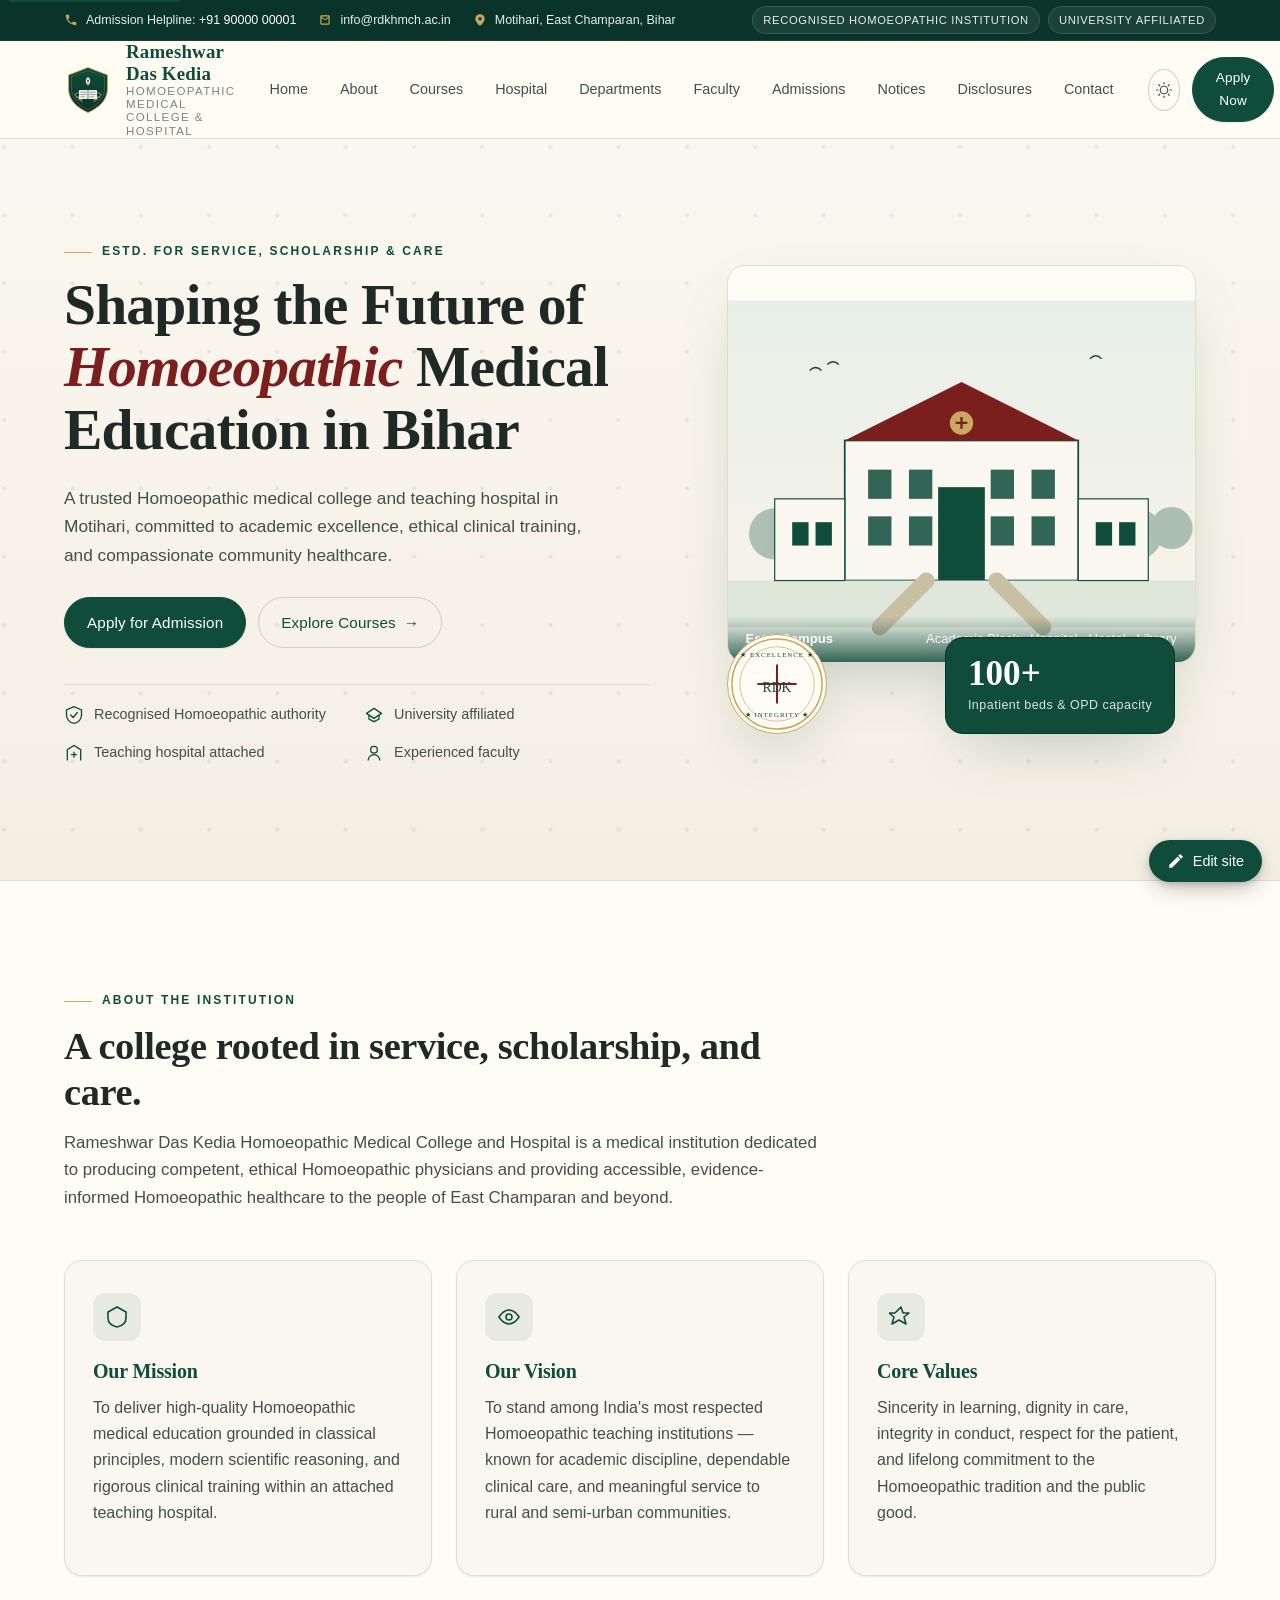
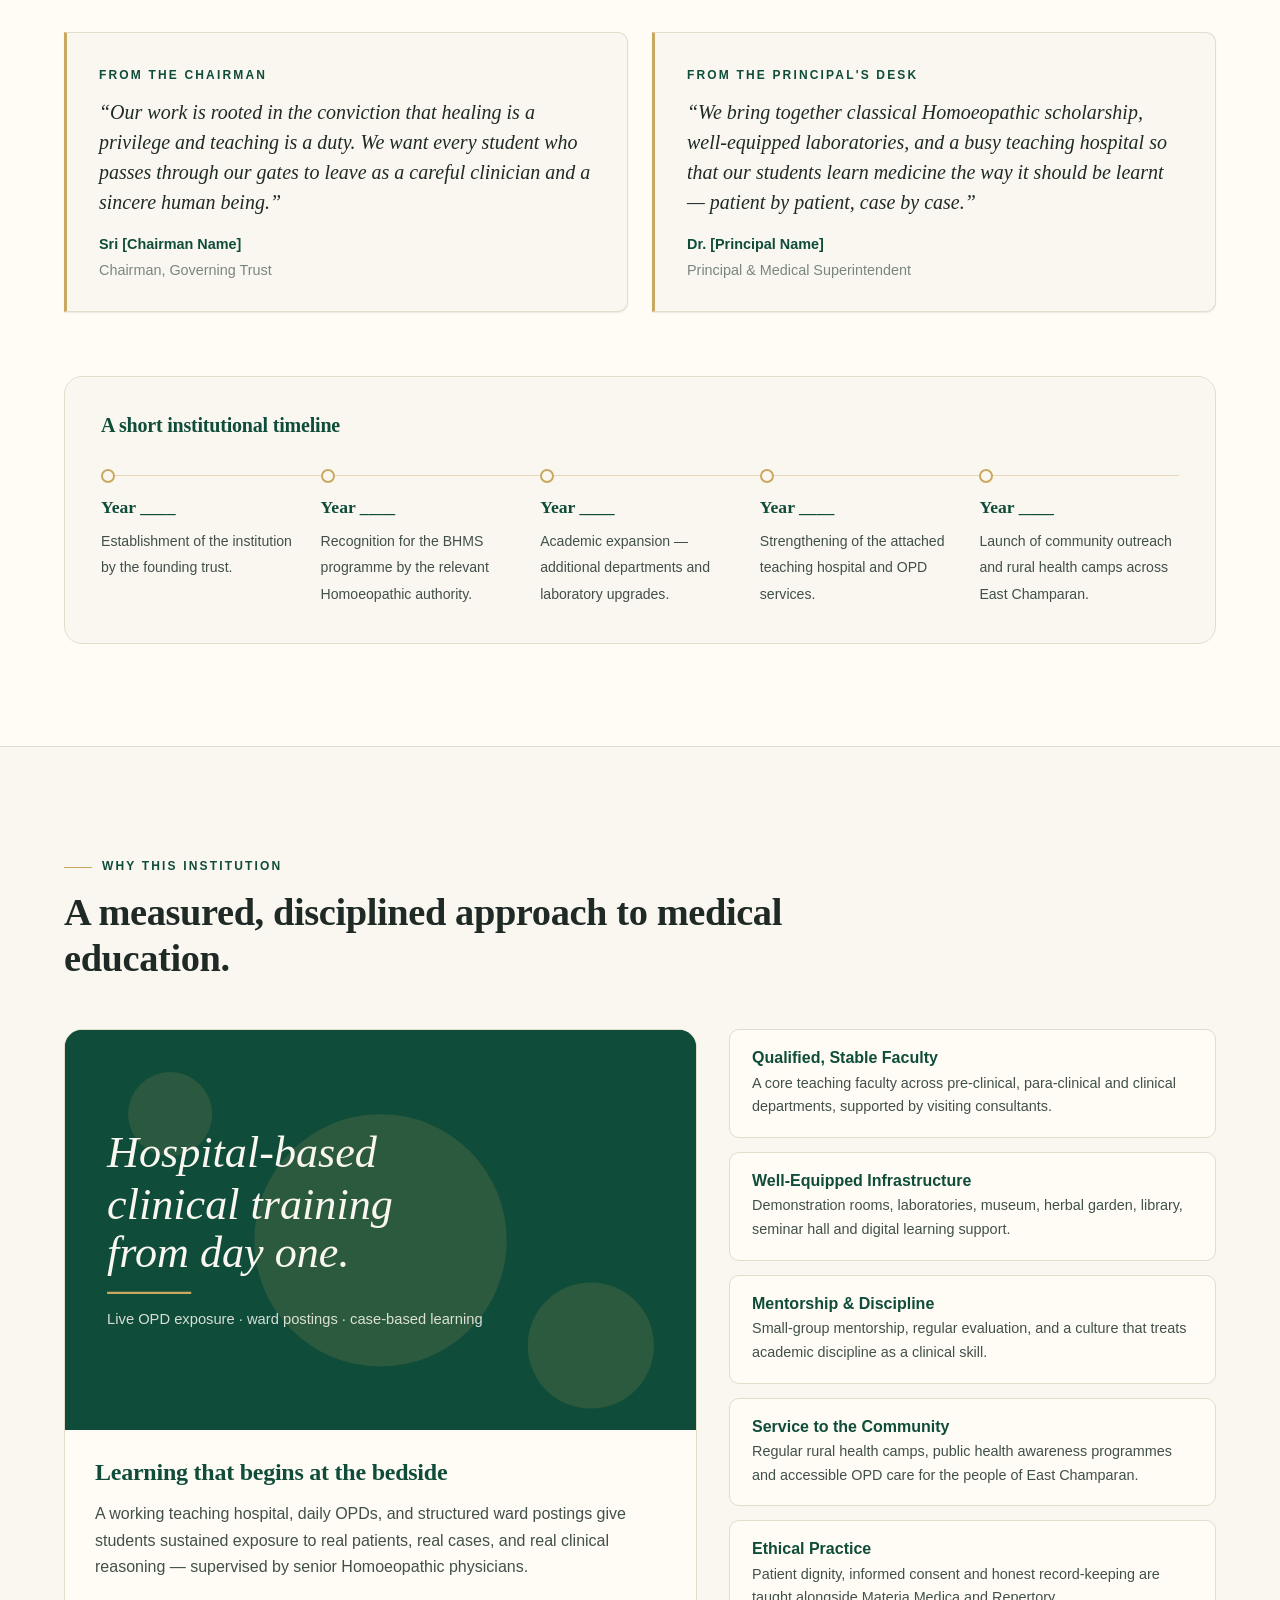
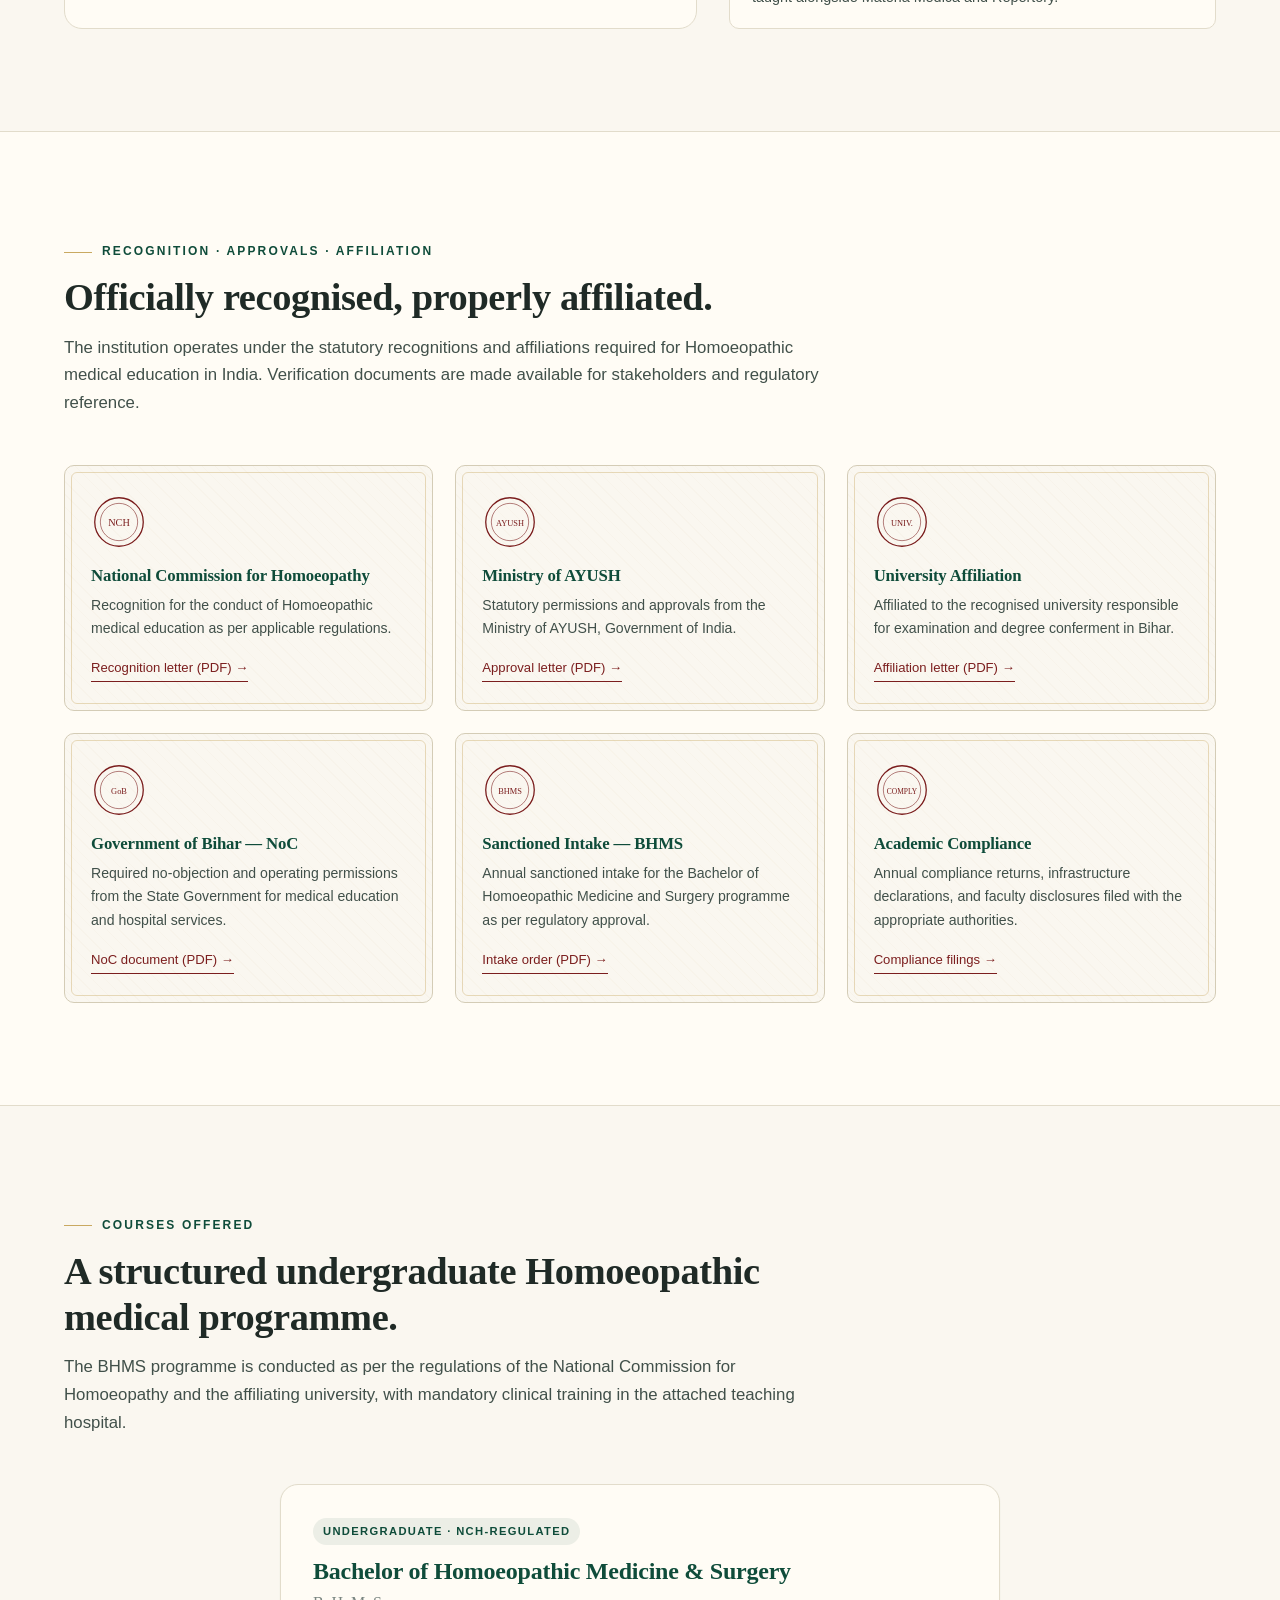
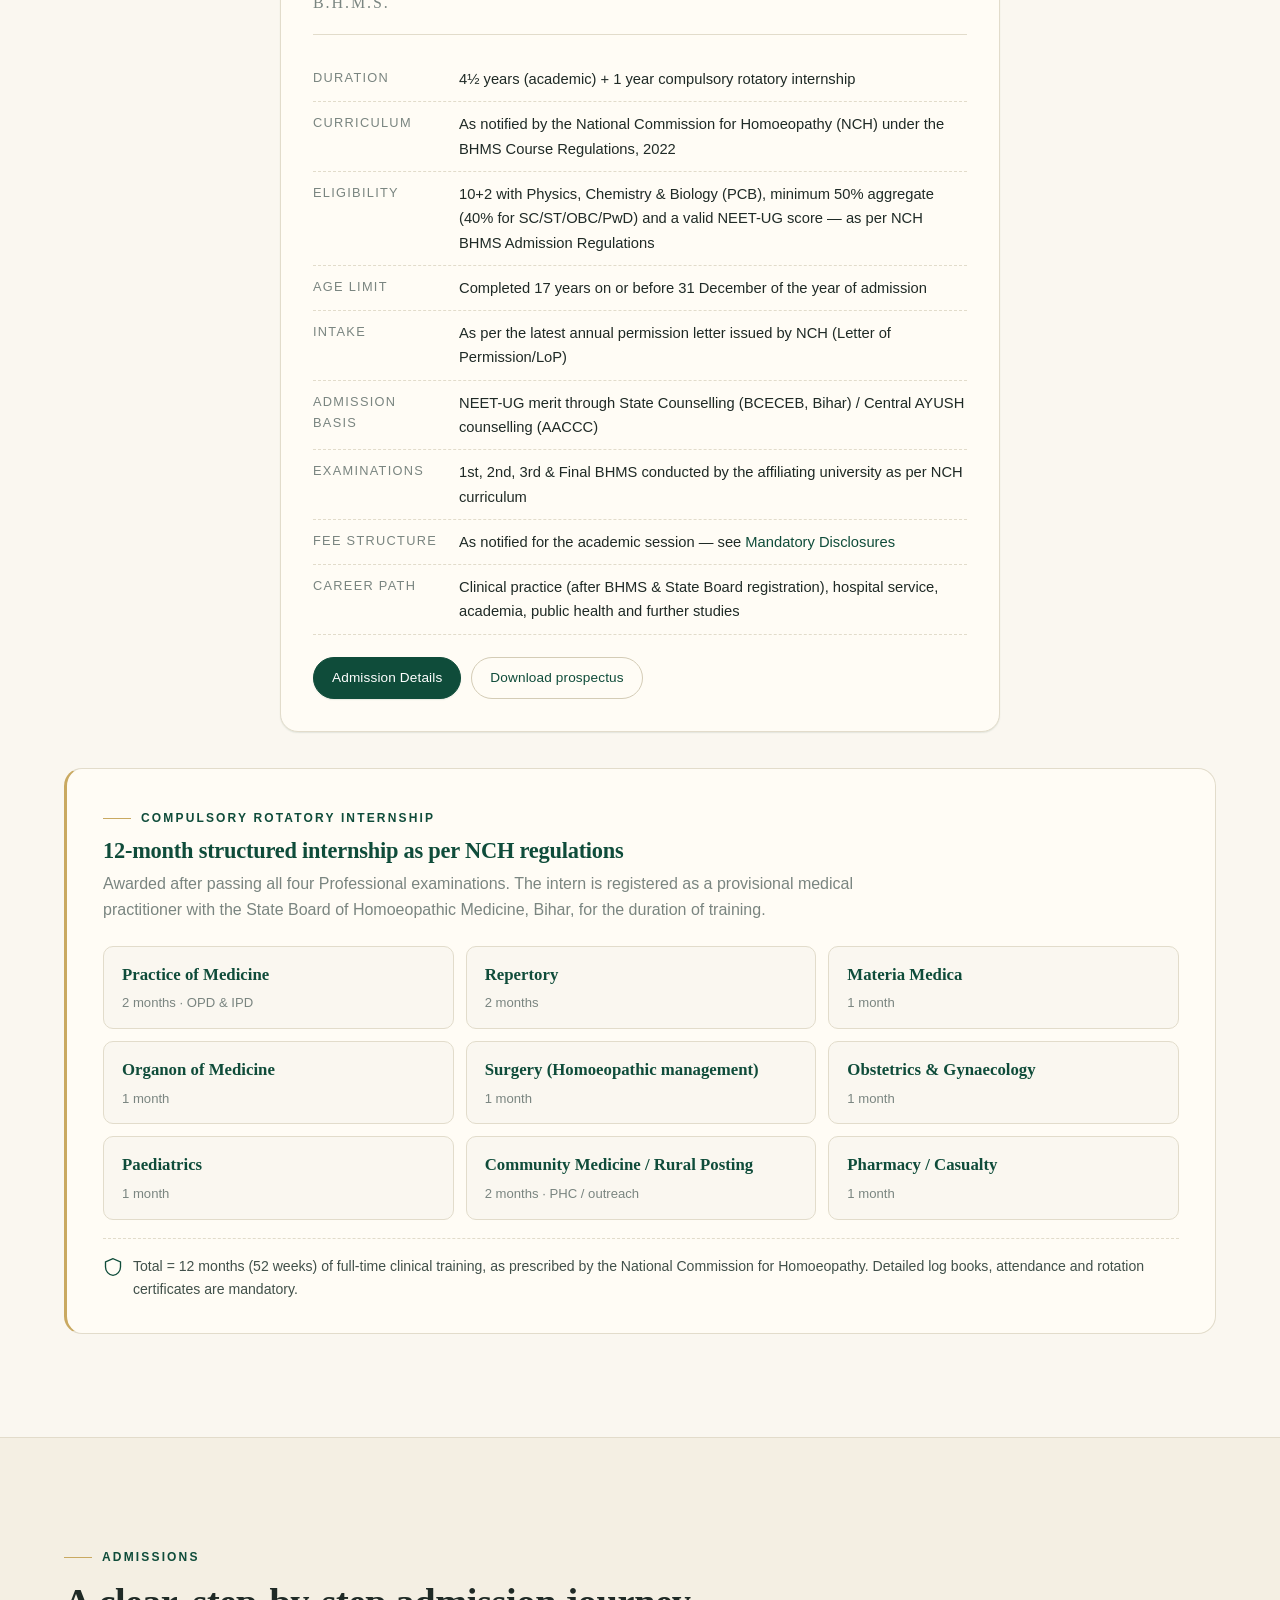
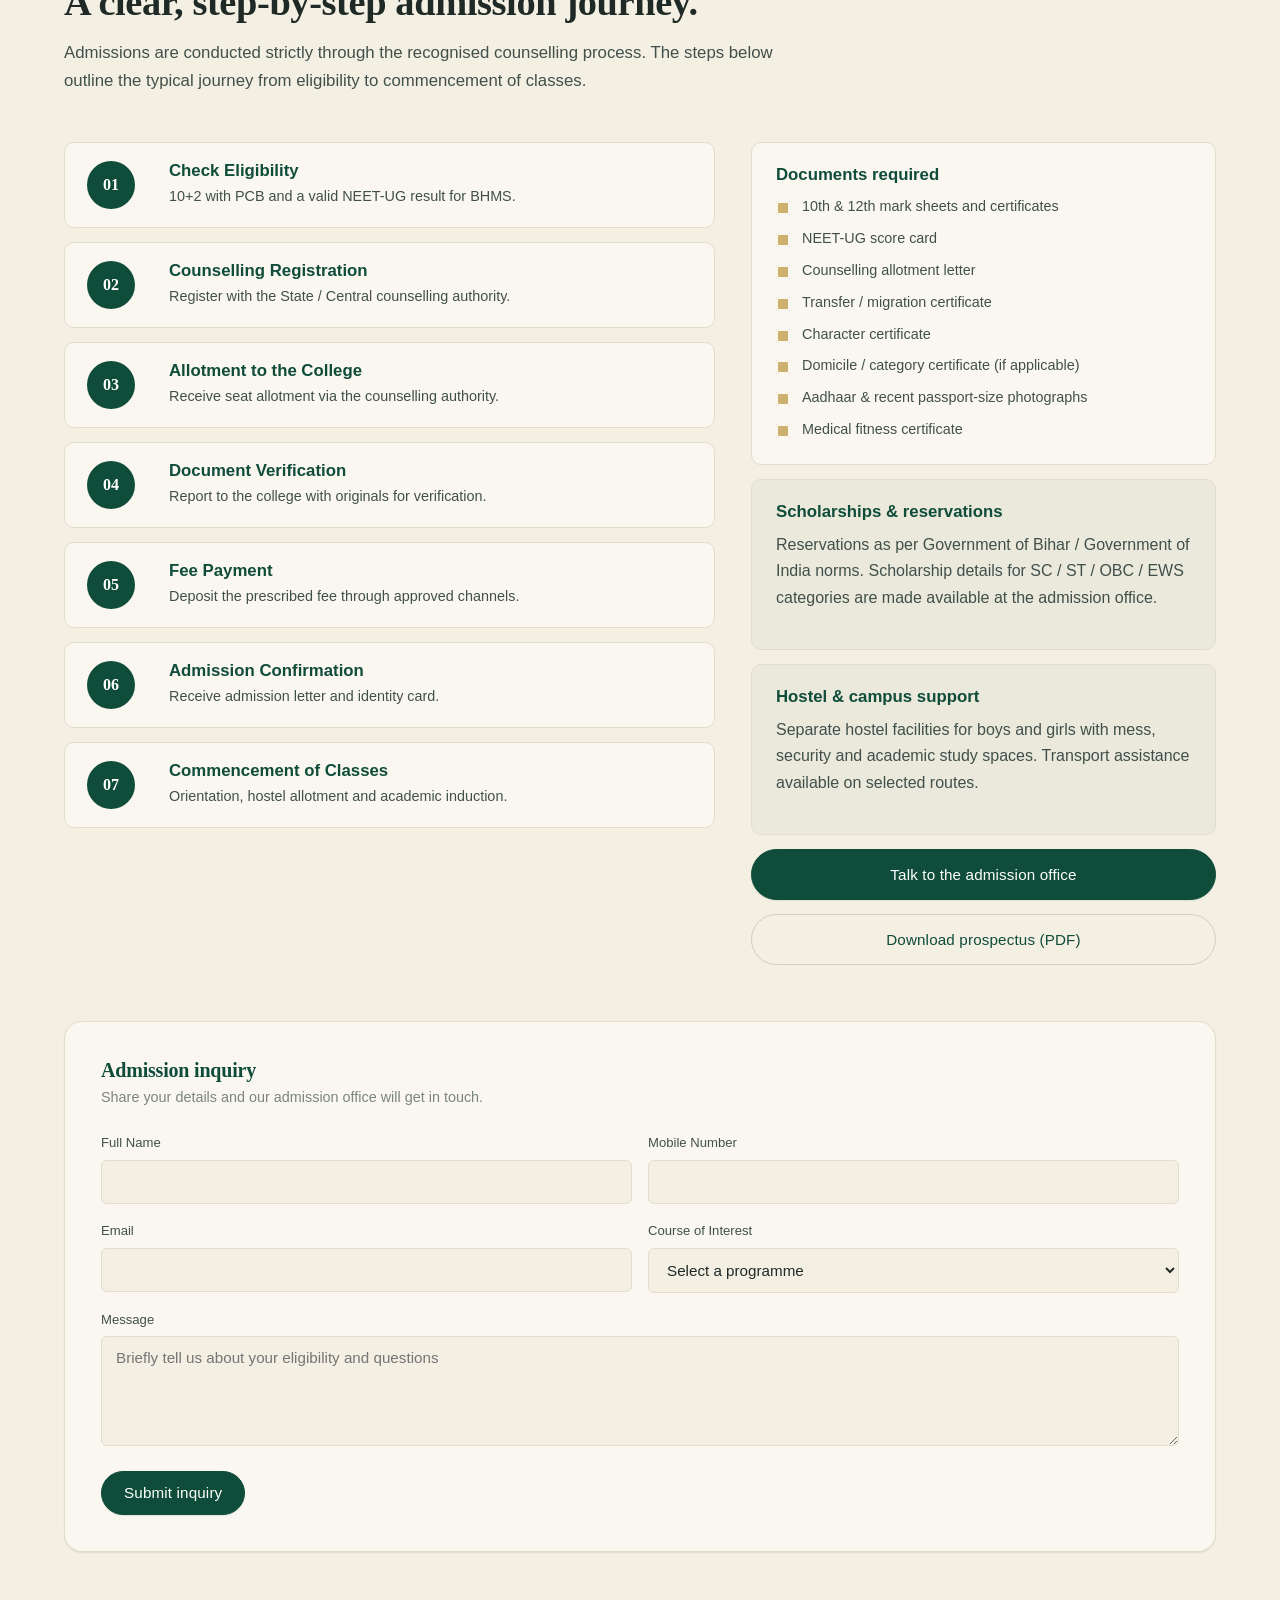
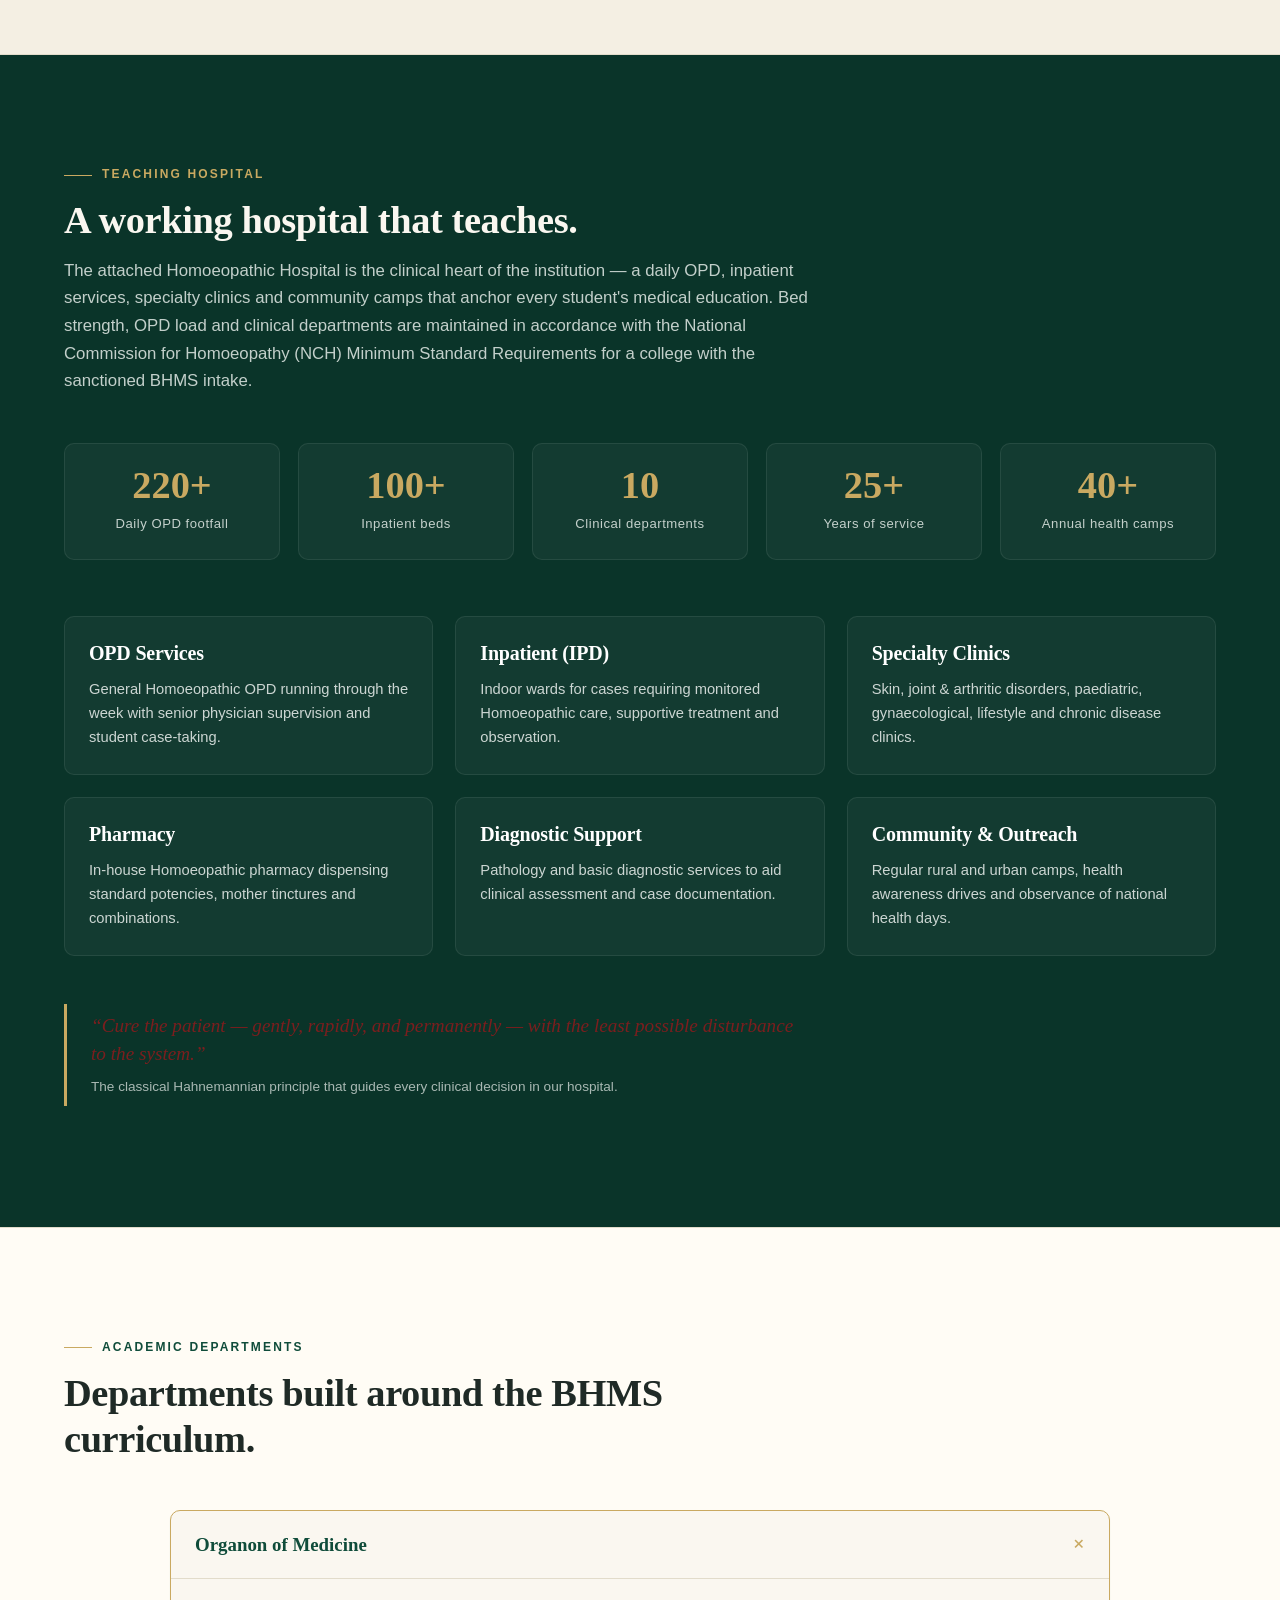
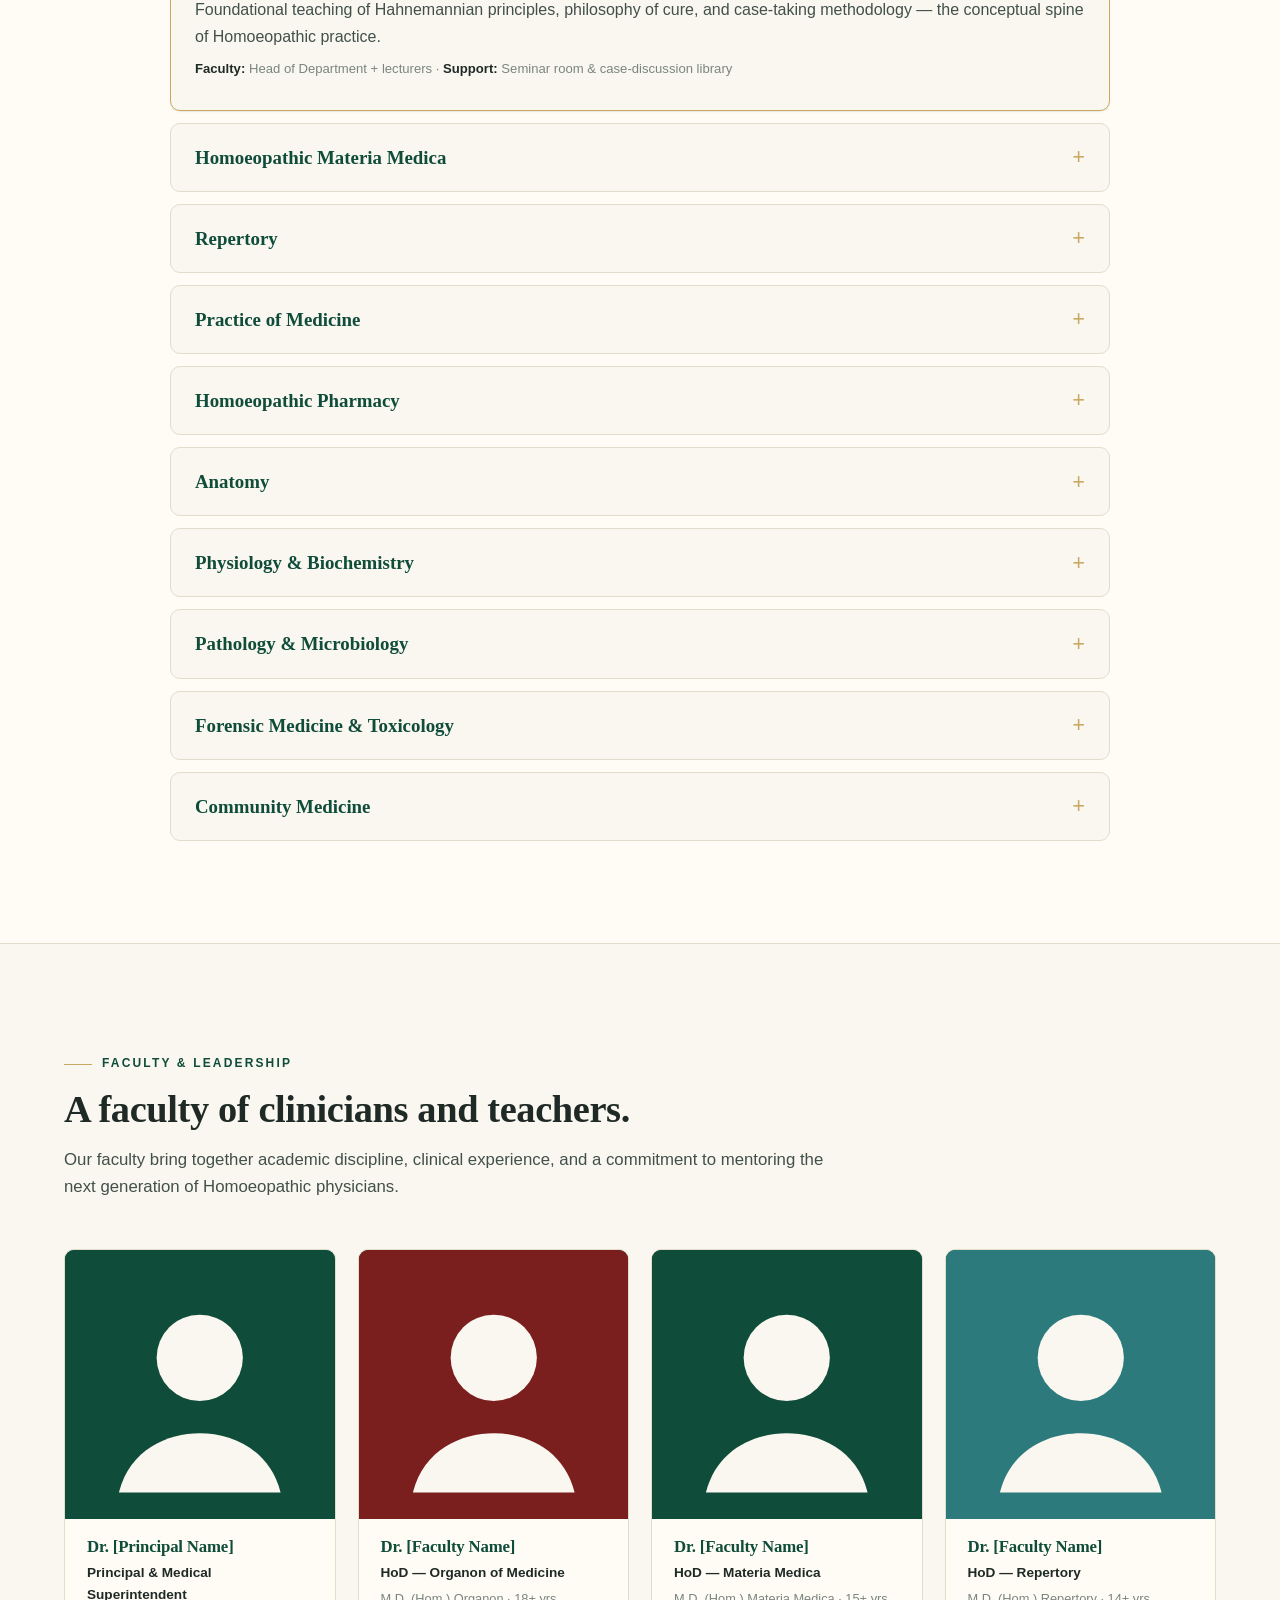
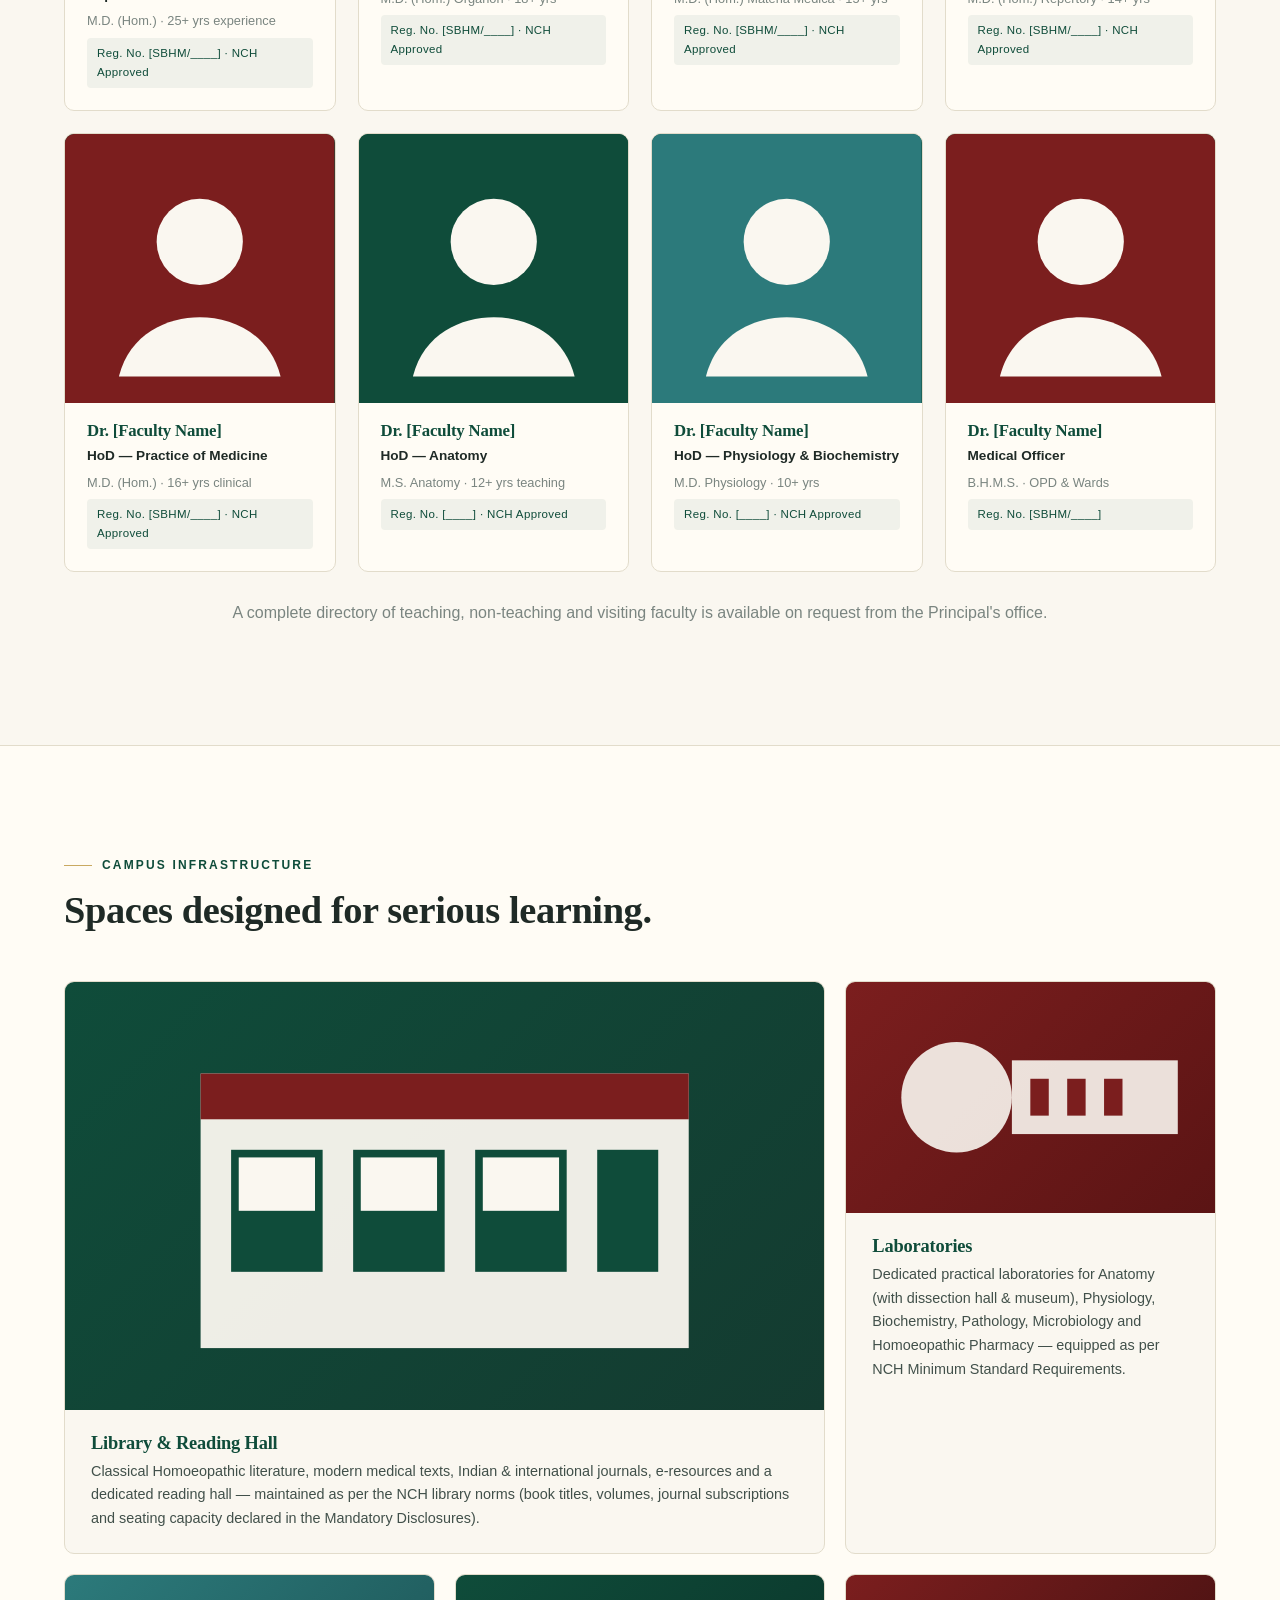
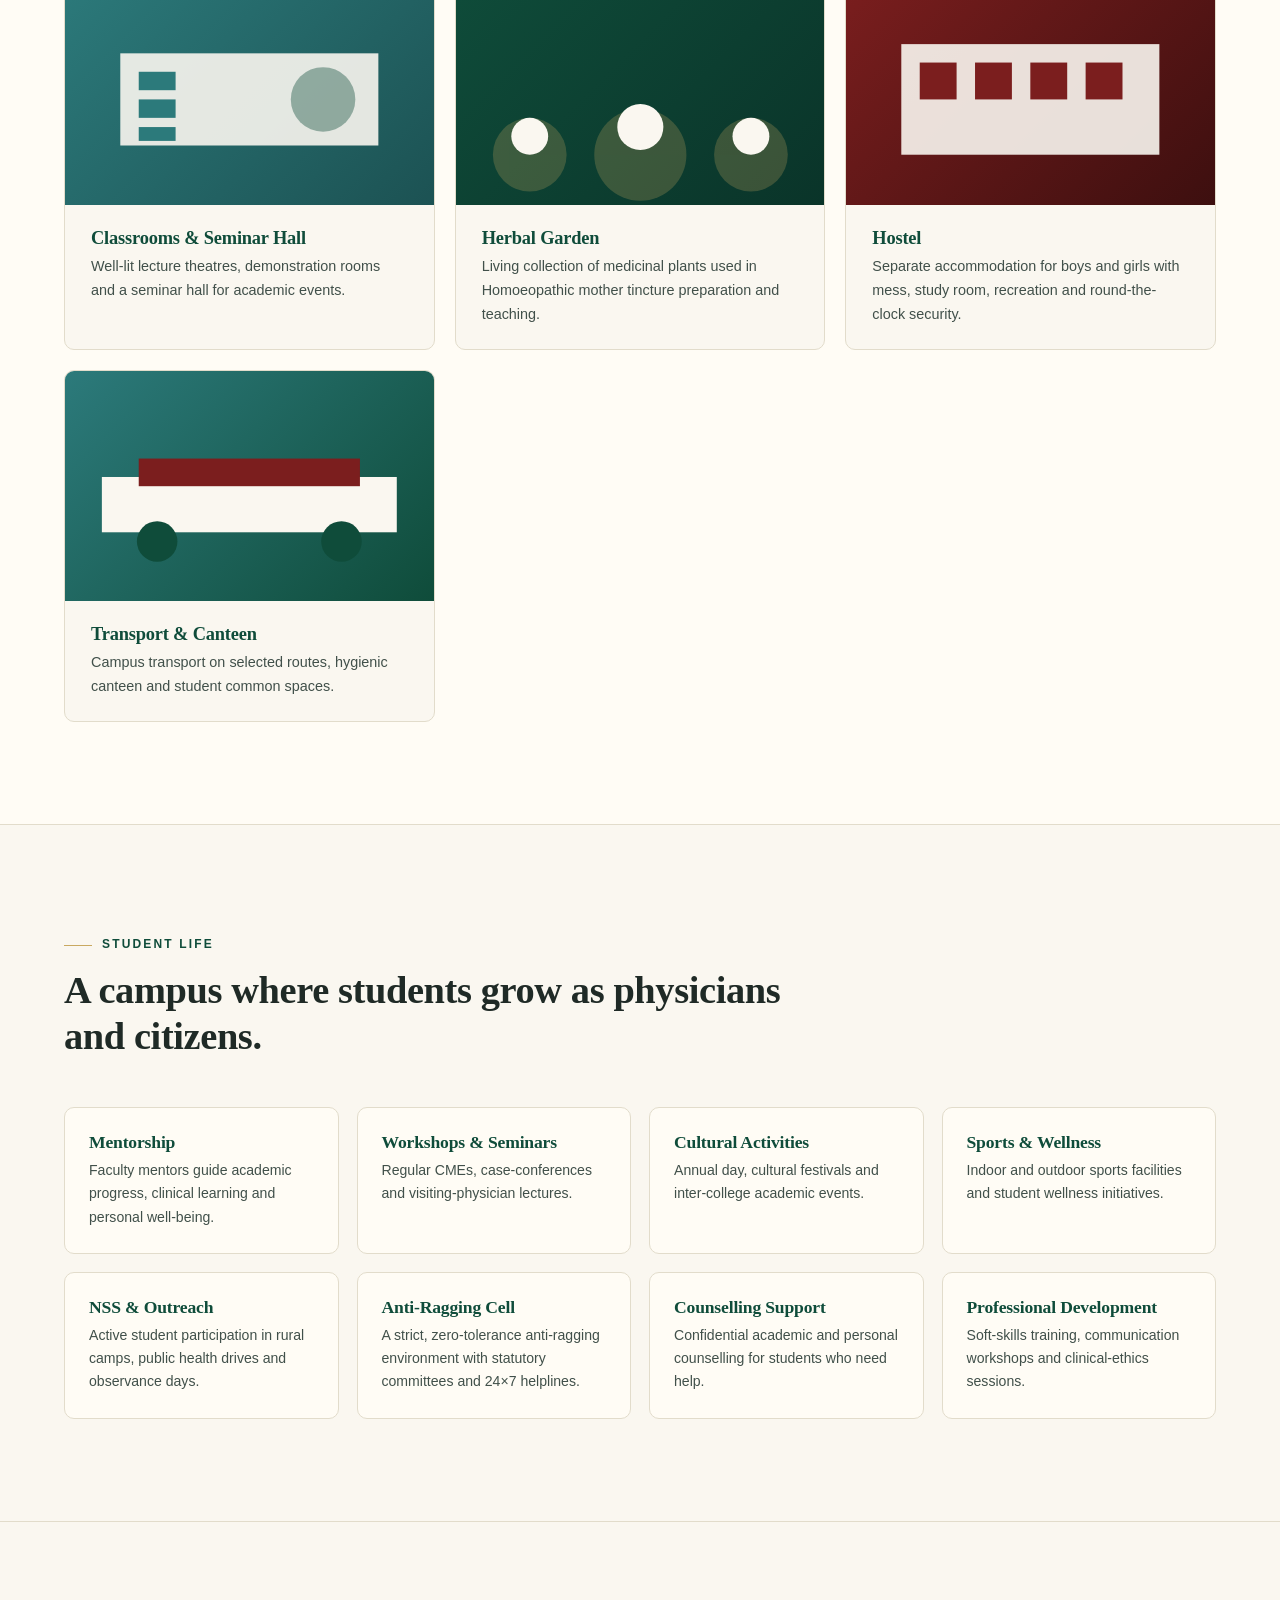
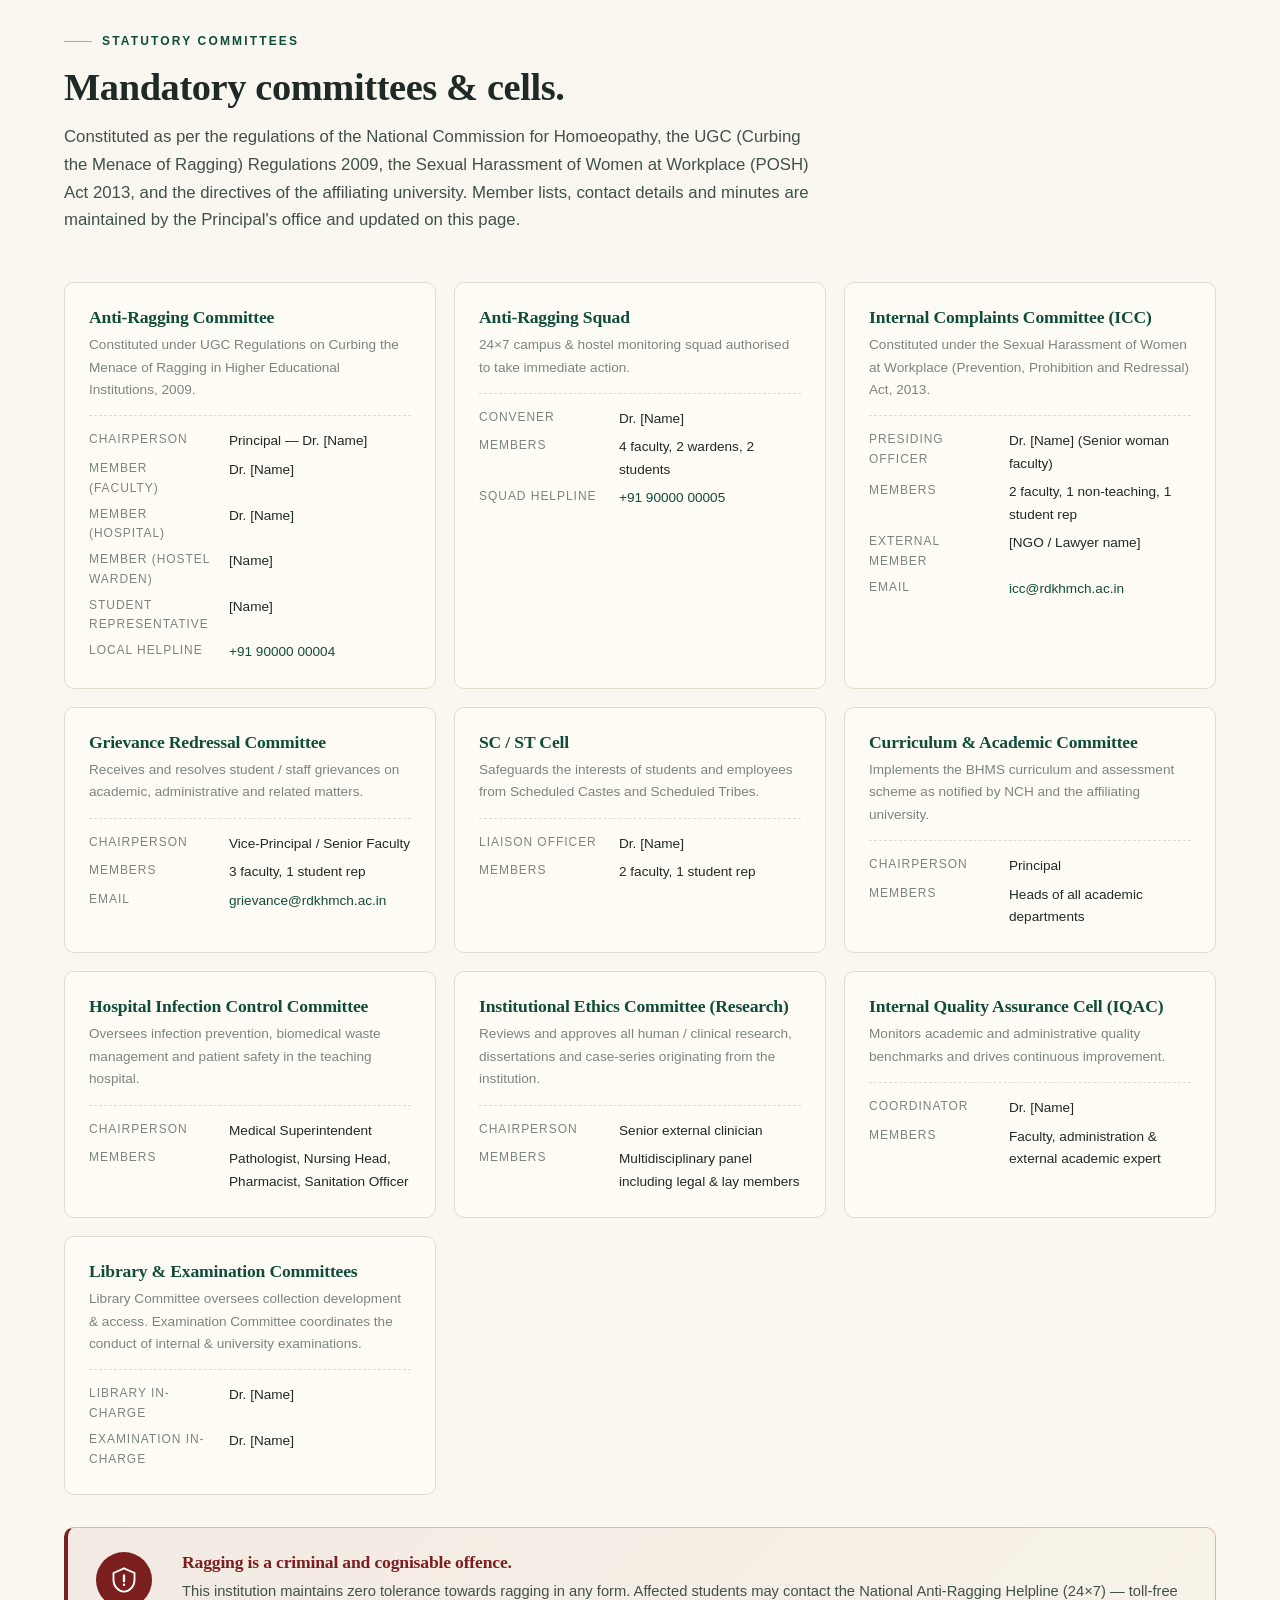
==== commit bc557067: "Make site compliant with NCH disclosure & MSR norms National Commission for Homoeopathy alignment:  " ====
--- a/index.html
+++ b/index.html
@@ -101,7 +101,7 @@
         <li><a href="#faculty">Faculty</a></li>
         <li><a href="#admissions">Admissions</a></li>
         <li><a href="#notices">Notices</a></li>
-        <li><a href="#gallery">Gallery</a></li>
+        <li><a href="#disclosures">Disclosures</a></li>
         <li><a href="#contact">Contact</a></li>
       </ul>
     </nav>
@@ -396,24 +396,47 @@
     <div class="course-grid course-grid--single">
       <article class="course reveal">
         <header class="course__head">
-          <span class="course__badge">Undergraduate</span>
+          <span class="course__badge">Undergraduate · NCH-regulated</span>
           <h3>Bachelor of Homoeopathic Medicine &amp; Surgery</h3>
           <p class="course__abbr">B.H.M.S.</p>
         </header>
         <dl class="course__meta">
-          <div><dt>Duration</dt><dd>4½ years + 1 year compulsory rotatory internship</dd></div>
-          <div><dt>Eligibility</dt><dd>10+2 with Physics, Chemistry &amp; Biology (PCB) — minimum marks as per regulation</dd></div>
-          <div><dt>Intake</dt><dd>As per sanctioned annual intake</dd></div>
-          <div><dt>Admission Basis</dt><dd>NEET-UG score &amp; State / Central counselling</dd></div>
-          <div><dt>Fee Structure</dt><dd>As notified for the academic session</dd></div>
-          <div><dt>Internship</dt><dd>Hospital-based clinical postings &amp; community medicine</dd></div>
-          <div><dt>Career Path</dt><dd>Clinical practice, hospital service, academia, public health and further studies</dd></div>
+          <div><dt>Duration</dt><dd>4½ years (academic) + 1 year compulsory rotatory internship</dd></div>
+          <div><dt>Curriculum</dt><dd>As notified by the National Commission for Homoeopathy (NCH) under the BHMS Course Regulations, 2022</dd></div>
+          <div><dt>Eligibility</dt><dd>10+2 with Physics, Chemistry &amp; Biology (PCB), minimum 50% aggregate (40% for SC/ST/OBC/PwD) and a valid NEET-UG score — as per NCH BHMS Admission Regulations</dd></div>
+          <div><dt>Age Limit</dt><dd>Completed 17 years on or before 31 December of the year of admission</dd></div>
+          <div><dt>Intake</dt><dd>As per the latest annual permission letter issued by NCH (Letter of Permission/LoP)</dd></div>
+          <div><dt>Admission Basis</dt><dd>NEET-UG merit through State Counselling (BCECEB, Bihar) / Central AYUSH counselling (AACCC)</dd></div>
+          <div><dt>Examinations</dt><dd>1st, 2nd, 3rd &amp; Final BHMS conducted by the affiliating university as per NCH curriculum</dd></div>
+          <div><dt>Fee Structure</dt><dd>As notified for the academic session — see <a href="#disclosures">Mandatory Disclosures</a></dd></div>
+          <div><dt>Career Path</dt><dd>Clinical practice (after BHMS &amp; State Board registration), hospital service, academia, public health and further studies</dd></div>
         </dl>
         <div class="course__cta">
           <a href="#admissions" class="btn btn--primary btn--sm">Admission Details</a>
           <a href="#" class="btn btn--ghost btn--sm">Download prospectus</a>
         </div>
       </article>
+    </div>
+
+    <!-- Internship — NCH BHMS Course Regulations, 12-month rotatory internship -->
+    <div class="intern reveal">
+      <div class="intern__head">
+        <p class="eyebrow"><span class="eyebrow__dash"></span> Compulsory Rotatory Internship</p>
+        <h3>12-month structured internship as per NCH regulations</h3>
+        <p class="muted">Awarded after passing all four Professional examinations. The intern is registered as a provisional medical practitioner with the State Board of Homoeopathic Medicine, Bihar, for the duration of training.</p>
+      </div>
+      <ul class="intern__grid">
+        <li><strong>Practice of Medicine</strong><span>2 months · OPD &amp; IPD</span></li>
+        <li><strong>Repertory</strong><span>2 months</span></li>
+        <li><strong>Materia Medica</strong><span>1 month</span></li>
+        <li><strong>Organon of Medicine</strong><span>1 month</span></li>
+        <li><strong>Surgery (Homoeopathic management)</strong><span>1 month</span></li>
+        <li><strong>Obstetrics &amp; Gynaecology</strong><span>1 month</span></li>
+        <li><strong>Paediatrics</strong><span>1 month</span></li>
+        <li><strong>Community Medicine / Rural Posting</strong><span>2 months · PHC / outreach</span></li>
+        <li><strong>Pharmacy / Casualty</strong><span>1 month</span></li>
+      </ul>
+      <p class="intern__note"><svg class="ic" viewBox="0 0 24 24" aria-hidden="true"><path d="M12 2 3 6v6c0 5 3.8 9.7 9 10 5.2-.3 9-5 9-10V6Z" fill="none" stroke="currentColor" stroke-width="1.6"/></svg> Total = 12 months (52 weeks) of full-time clinical training, as prescribed by the National Commission for Homoeopathy. Detailed log books, attendance and rotation certificates are mandatory.</p>
     </div>
   </div>
 </section>
@@ -501,7 +524,7 @@
     <div class="section-head reveal">
       <p class="eyebrow"><span class="eyebrow__dash"></span> Teaching Hospital</p>
       <h2 class="section-title">A working hospital that teaches.</h2>
-      <p class="section-lede">The attached Homoeopathic Hospital is the clinical heart of the institution — a daily OPD, inpatient services, specialty clinics and community camps that anchor every student's medical education.</p>
+      <p class="section-lede">The attached Homoeopathic Hospital is the clinical heart of the institution — a daily OPD, inpatient services, specialty clinics and community camps that anchor every student's medical education. Bed strength, OPD load and clinical departments are maintained in accordance with the National Commission for Homoeopathy (NCH) Minimum Standard Requirements for a college with the sanctioned BHMS intake.</p>
     </div>
 
     <ul class="stats">
@@ -615,49 +638,57 @@
         </div>
         <h3>Dr. [Principal Name]</h3>
         <p class="fac__role">Principal &amp; Medical Superintendent</p>
-        <p class="fac__qual">M.D. (Hom.) · 25+ years experience</p>
+        <p class="fac__qual">M.D. (Hom.) · 25+ yrs experience</p>
+        <p class="fac__reg">Reg. No. [SBHM/____] · NCH Approved</p>
       </article>
       <article class="fac reveal">
         <div class="fac__photo" aria-hidden="true"><svg viewBox="0 0 100 100"><rect width="100" height="100" fill="#7B1E1E"/><circle cx="50" cy="40" r="16" fill="#FAF7F0"/><path d="M20 90c4-16 18-22 30-22s26 6 30 22" fill="#FAF7F0"/></svg></div>
         <h3>Dr. [Faculty Name]</h3>
         <p class="fac__role">HoD — Organon of Medicine</p>
-        <p class="fac__qual">M.D. (Hom.) Organon · 18+ years</p>
+        <p class="fac__qual">M.D. (Hom.) Organon · 18+ yrs</p>
+        <p class="fac__reg">Reg. No. [SBHM/____] · NCH Approved</p>
       </article>
       <article class="fac reveal">
         <div class="fac__photo" aria-hidden="true"><svg viewBox="0 0 100 100"><rect width="100" height="100" fill="#0F4C3A"/><circle cx="50" cy="40" r="16" fill="#FAF7F0"/><path d="M20 90c4-16 18-22 30-22s26 6 30 22" fill="#FAF7F0"/></svg></div>
         <h3>Dr. [Faculty Name]</h3>
         <p class="fac__role">HoD — Materia Medica</p>
-        <p class="fac__qual">M.D. (Hom.) Materia Medica · 15+ years</p>
+        <p class="fac__qual">M.D. (Hom.) Materia Medica · 15+ yrs</p>
+        <p class="fac__reg">Reg. No. [SBHM/____] · NCH Approved</p>
       </article>
       <article class="fac reveal">
         <div class="fac__photo" aria-hidden="true"><svg viewBox="0 0 100 100"><rect width="100" height="100" fill="#2C7A7B"/><circle cx="50" cy="40" r="16" fill="#FAF7F0"/><path d="M20 90c4-16 18-22 30-22s26 6 30 22" fill="#FAF7F0"/></svg></div>
         <h3>Dr. [Faculty Name]</h3>
         <p class="fac__role">HoD — Repertory</p>
-        <p class="fac__qual">M.D. (Hom.) Repertory · 14+ years</p>
+        <p class="fac__qual">M.D. (Hom.) Repertory · 14+ yrs</p>
+        <p class="fac__reg">Reg. No. [SBHM/____] · NCH Approved</p>
       </article>
       <article class="fac reveal">
         <div class="fac__photo" aria-hidden="true"><svg viewBox="0 0 100 100"><rect width="100" height="100" fill="#7B1E1E"/><circle cx="50" cy="40" r="16" fill="#FAF7F0"/><path d="M20 90c4-16 18-22 30-22s26 6 30 22" fill="#FAF7F0"/></svg></div>
         <h3>Dr. [Faculty Name]</h3>
         <p class="fac__role">HoD — Practice of Medicine</p>
-        <p class="fac__qual">M.D. (Hom.) · 16+ years clinical</p>
+        <p class="fac__qual">M.D. (Hom.) · 16+ yrs clinical</p>
+        <p class="fac__reg">Reg. No. [SBHM/____] · NCH Approved</p>
       </article>
       <article class="fac reveal">
         <div class="fac__photo" aria-hidden="true"><svg viewBox="0 0 100 100"><rect width="100" height="100" fill="#0F4C3A"/><circle cx="50" cy="40" r="16" fill="#FAF7F0"/><path d="M20 90c4-16 18-22 30-22s26 6 30 22" fill="#FAF7F0"/></svg></div>
         <h3>Dr. [Faculty Name]</h3>
         <p class="fac__role">HoD — Anatomy</p>
-        <p class="fac__qual">M.S. Anatomy · 12+ years teaching</p>
+        <p class="fac__qual">M.S. Anatomy · 12+ yrs teaching</p>
+        <p class="fac__reg">Reg. No. [____] · NCH Approved</p>
       </article>
       <article class="fac reveal">
         <div class="fac__photo" aria-hidden="true"><svg viewBox="0 0 100 100"><rect width="100" height="100" fill="#2C7A7B"/><circle cx="50" cy="40" r="16" fill="#FAF7F0"/><path d="M20 90c4-16 18-22 30-22s26 6 30 22" fill="#FAF7F0"/></svg></div>
         <h3>Dr. [Faculty Name]</h3>
         <p class="fac__role">HoD — Physiology &amp; Biochemistry</p>
-        <p class="fac__qual">M.D. Physiology · 10+ years</p>
+        <p class="fac__qual">M.D. Physiology · 10+ yrs</p>
+        <p class="fac__reg">Reg. No. [____] · NCH Approved</p>
       </article>
       <article class="fac reveal">
         <div class="fac__photo" aria-hidden="true"><svg viewBox="0 0 100 100"><rect width="100" height="100" fill="#7B1E1E"/><circle cx="50" cy="40" r="16" fill="#FAF7F0"/><path d="M20 90c4-16 18-22 30-22s26 6 30 22" fill="#FAF7F0"/></svg></div>
         <h3>Dr. [Faculty Name]</h3>
         <p class="fac__role">Medical Officer</p>
         <p class="fac__qual">B.H.M.S. · OPD &amp; Wards</p>
+        <p class="fac__reg">Reg. No. [SBHM/____]</p>
       </article>
     </div>
     <p class="muted center reveal">A complete directory of teaching, non-teaching and visiting faculty is available on request from the Principal's office.</p>
@@ -677,14 +708,14 @@
         <div class="infra__img" aria-hidden="true" style="background:linear-gradient(135deg,#0F4C3A,#143b30)">
           <svg viewBox="0 0 400 280"><rect x="40" y="60" width="320" height="180" fill="#FAF7F0" opacity=".95"/><rect x="40" y="60" width="320" height="30" fill="#7B1E1E"/><g fill="#0F4C3A"><rect x="60" y="110" width="60" height="80"/><rect x="140" y="110" width="60" height="80"/><rect x="220" y="110" width="60" height="80"/><rect x="300" y="110" width="40" height="80"/></g><g fill="#FAF7F0"><rect x="65" y="115" width="50" height="35"/><rect x="145" y="115" width="50" height="35"/><rect x="225" y="115" width="50" height="35"/></g></svg>
         </div>
-        <figcaption><h3>Library &amp; Reading Hall</h3><p>Classical Homoeopathic literature, modern medical texts, journals and quiet reading space for self-study and reference.</p></figcaption>
+        <figcaption><h3>Library &amp; Reading Hall</h3><p>Classical Homoeopathic literature, modern medical texts, Indian &amp; international journals, e-resources and a dedicated reading hall — maintained as per the NCH library norms (book titles, volumes, journal subscriptions and seating capacity declared in the Mandatory Disclosures).</p></figcaption>
       </figure>
 
       <figure class="infra reveal">
         <div class="infra__img" aria-hidden="true" style="background:linear-gradient(135deg,#7B1E1E,#5b1414)">
           <svg viewBox="0 0 400 220"><circle cx="120" cy="110" r="60" fill="#FAF7F0" opacity=".9"/><rect x="180" y="70" width="180" height="80" fill="#FAF7F0" opacity=".9"/><rect x="200" y="90" width="20" height="40" fill="#7B1E1E"/><rect x="240" y="90" width="20" height="40" fill="#7B1E1E"/><rect x="280" y="90" width="20" height="40" fill="#7B1E1E"/></svg>
         </div>
-        <figcaption><h3>Laboratories</h3><p>Anatomy, Physiology, Biochemistry, Pathology, Microbiology and Pharmacy practical labs.</p></figcaption>
+        <figcaption><h3>Laboratories</h3><p>Dedicated practical laboratories for Anatomy (with dissection hall &amp; museum), Physiology, Biochemistry, Pathology, Microbiology and Homoeopathic Pharmacy — equipped as per NCH Minimum Standard Requirements.</p></figcaption>
       </figure>
 
       <figure class="infra reveal">
@@ -735,6 +766,128 @@
       <article class="life reveal"><h3>Counselling Support</h3><p>Confidential academic and personal counselling for students who need help.</p></article>
       <article class="life reveal"><h3>Professional Development</h3><p>Soft-skills training, communication workshops and clinical-ethics sessions.</p></article>
     </div>
+  </div>
+</section>
+
+<!-- ============== STATUTORY COMMITTEES (NCH / UGC / POSH) ============== -->
+<section class="section section--committees" id="committees">
+  <div class="container">
+    <div class="section-head reveal">
+      <p class="eyebrow"><span class="eyebrow__dash"></span> Statutory Committees</p>
+      <h2 class="section-title">Mandatory committees &amp; cells.</h2>
+      <p class="section-lede">Constituted as per the regulations of the National Commission for Homoeopathy, the UGC (Curbing the Menace of Ragging) Regulations 2009, the Sexual Harassment of Women at Workplace (POSH) Act 2013, and the directives of the affiliating university. Member lists, contact details and minutes are maintained by the Principal's office and updated on this page.</p>
+    </div>
+
+    <div class="cmt-grid">
+      <article class="cmt reveal">
+        <h3>Anti-Ragging Committee</h3>
+        <p>Constituted under UGC Regulations on Curbing the Menace of Ragging in Higher Educational Institutions, 2009.</p>
+        <ul class="cmt__list">
+          <li><span>Chairperson</span> Principal — Dr. [Name]</li>
+          <li><span>Member (Faculty)</span> Dr. [Name]</li>
+          <li><span>Member (Hospital)</span> Dr. [Name]</li>
+          <li><span>Member (Hostel Warden)</span> [Name]</li>
+          <li><span>Student Representative</span> [Name]</li>
+          <li><span>Local Helpline</span> <a href="tel:+919000000004">+91&nbsp;90000&nbsp;00004</a></li>
+        </ul>
+      </article>
+
+      <article class="cmt reveal">
+        <h3>Anti-Ragging Squad</h3>
+        <p>24×7 campus &amp; hostel monitoring squad authorised to take immediate action.</p>
+        <ul class="cmt__list">
+          <li><span>Convener</span> Dr. [Name]</li>
+          <li><span>Members</span> 4 faculty, 2 wardens, 2 students</li>
+          <li><span>Squad Helpline</span> <a href="tel:+919000000005">+91&nbsp;90000&nbsp;00005</a></li>
+        </ul>
+      </article>
+
+      <article class="cmt reveal">
+        <h3>Internal Complaints Committee (ICC)</h3>
+        <p>Constituted under the Sexual Harassment of Women at Workplace (Prevention, Prohibition and Redressal) Act, 2013.</p>
+        <ul class="cmt__list">
+          <li><span>Presiding Officer</span> Dr. [Name] (Senior woman faculty)</li>
+          <li><span>Members</span> 2 faculty, 1 non-teaching, 1 student rep</li>
+          <li><span>External Member</span> [NGO / Lawyer name]</li>
+          <li><span>Email</span> <a href="mailto:icc@rdkhmch.ac.in">icc@rdkhmch.ac.in</a></li>
+        </ul>
+      </article>
+
+      <article class="cmt reveal">
+        <h3>Grievance Redressal Committee</h3>
+        <p>Receives and resolves student / staff grievances on academic, administrative and related matters.</p>
+        <ul class="cmt__list">
+          <li><span>Chairperson</span> Vice-Principal / Senior Faculty</li>
+          <li><span>Members</span> 3 faculty, 1 student rep</li>
+          <li><span>Email</span> <a href="mailto:grievance@rdkhmch.ac.in">grievance@rdkhmch.ac.in</a></li>
+        </ul>
+      </article>
+
+      <article class="cmt reveal">
+        <h3>SC / ST Cell</h3>
+        <p>Safeguards the interests of students and employees from Scheduled Castes and Scheduled Tribes.</p>
+        <ul class="cmt__list">
+          <li><span>Liaison Officer</span> Dr. [Name]</li>
+          <li><span>Members</span> 2 faculty, 1 student rep</li>
+        </ul>
+      </article>
+
+      <article class="cmt reveal">
+        <h3>Curriculum &amp; Academic Committee</h3>
+        <p>Implements the BHMS curriculum and assessment scheme as notified by NCH and the affiliating university.</p>
+        <ul class="cmt__list">
+          <li><span>Chairperson</span> Principal</li>
+          <li><span>Members</span> Heads of all academic departments</li>
+        </ul>
+      </article>
+
+      <article class="cmt reveal">
+        <h3>Hospital Infection Control Committee</h3>
+        <p>Oversees infection prevention, biomedical waste management and patient safety in the teaching hospital.</p>
+        <ul class="cmt__list">
+          <li><span>Chairperson</span> Medical Superintendent</li>
+          <li><span>Members</span> Pathologist, Nursing Head, Pharmacist, Sanitation Officer</li>
+        </ul>
+      </article>
+
+      <article class="cmt reveal">
+        <h3>Institutional Ethics Committee (Research)</h3>
+        <p>Reviews and approves all human / clinical research, dissertations and case-series originating from the institution.</p>
+        <ul class="cmt__list">
+          <li><span>Chairperson</span> Senior external clinician</li>
+          <li><span>Members</span> Multidisciplinary panel including legal &amp; lay members</li>
+        </ul>
+      </article>
+
+      <article class="cmt reveal">
+        <h3>Internal Quality Assurance Cell (IQAC)</h3>
+        <p>Monitors academic and administrative quality benchmarks and drives continuous improvement.</p>
+        <ul class="cmt__list">
+          <li><span>Coordinator</span> Dr. [Name]</li>
+          <li><span>Members</span> Faculty, administration &amp; external academic expert</li>
+        </ul>
+      </article>
+
+      <article class="cmt reveal">
+        <h3>Library &amp; Examination Committees</h3>
+        <p>Library Committee oversees collection development &amp; access. Examination Committee coordinates the conduct of internal &amp; university examinations.</p>
+        <ul class="cmt__list">
+          <li><span>Library In-charge</span> Dr. [Name]</li>
+          <li><span>Examination In-charge</span> Dr. [Name]</li>
+        </ul>
+      </article>
+    </div>
+
+    <!-- Anti-ragging national helpline strip -->
+    <aside class="ragging" role="note">
+      <div class="ragging__icon" aria-hidden="true">
+        <svg viewBox="0 0 24 24"><path d="M12 2 3 6v6c0 5 3.8 9.7 9 10 5.2-.3 9-5 9-10V6Z" fill="none" stroke="currentColor" stroke-width="1.6"/><path d="M12 8v5m0 3v.1" stroke="currentColor" stroke-width="2" stroke-linecap="round"/></svg>
+      </div>
+      <div>
+        <h3>Ragging is a criminal and cognisable offence.</h3>
+        <p>This institution maintains zero tolerance towards ragging in any form. Affected students may contact the National Anti-Ragging Helpline (24×7) — toll-free <strong>1800-180-5522</strong> · email <a href="mailto:helpline@antiragging.in">helpline@antiragging.in</a> · web <a href="https://www.antiragging.in" target="_blank" rel="noopener">antiragging.in</a>. Every student and parent must submit the online anti-ragging undertaking at <a href="https://www.antiragging.in" target="_blank" rel="noopener">antiragging.in</a> at the time of admission.</p>
+      </div>
+    </aside>
   </div>
 </section>
 
@@ -866,25 +1019,81 @@
 </section>
 
 <!-- ============== QUICK LINKS ============== -->
-<section class="section section--quick" id="quick-links">
-  <div class="container">
-    <div class="section-head reveal">
-      <p class="eyebrow"><span class="eyebrow__dash"></span> Quick Links &amp; Mandatory Disclosures</p>
-      <h2 class="section-title">Important documents and information.</h2>
-    </div>
+<section class="section section--quick" id="disclosures">
+  <div class="container">
+    <div class="section-head reveal">
+      <p class="eyebrow"><span class="eyebrow__dash"></span> Mandatory Disclosures</p>
+      <h2 class="section-title">Public information &amp; downloadable documents.</h2>
+      <p class="section-lede">Information published in compliance with the disclosure requirements of the National Commission for Homoeopathy, the affiliating university, and applicable statutory regulations. Drag a PDF onto any tile (in edit mode) to attach the corresponding document.</p>
+    </div>
+
+    <!-- Group 1: Recognition / Affiliation -->
+    <h3 class="disc__group">Recognition, Affiliation &amp; Permissions</h3>
     <ul class="quick-grid">
-      <li class="reveal"><a href="#"><h4>Prospectus</h4><span>PDF →</span></a></li>
-      <li class="reveal"><a href="#"><h4>Fee Structure</h4><span>PDF →</span></a></li>
+      <li class="reveal"><a href="#"><h4>NCH Letter of Permission (current year)</h4><span>PDF →</span></a></li>
+      <li class="reveal"><a href="#"><h4>NCH Recognition Letters (year-wise)</h4><span>PDF →</span></a></li>
+      <li class="reveal"><a href="#"><h4>University Affiliation Letter (current)</h4><span>PDF →</span></a></li>
+      <li class="reveal"><a href="#"><h4>Government NoC / Essentiality Certificate</h4><span>PDF →</span></a></li>
+      <li class="reveal"><a href="#"><h4>State Government Consent / Approval</h4><span>PDF →</span></a></li>
+      <li class="reveal"><a href="#"><h4>Latest NCH Inspection Report</h4><span>PDF →</span></a></li>
+      <li class="reveal"><a href="#"><h4>Trust / Society Registration Certificate</h4><span>PDF →</span></a></li>
+      <li class="reveal"><a href="#"><h4>Memorandum of Association</h4><span>PDF →</span></a></li>
+    </ul>
+
+    <!-- Group 2: Academic -->
+    <h3 class="disc__group">Academic &amp; Examination</h3>
+    <ul class="quick-grid">
+      <li class="reveal"><a href="#"><h4>Prospectus / Information Brochure</h4><span>PDF →</span></a></li>
+      <li class="reveal"><a href="#"><h4>BHMS Curriculum (NCH 2022)</h4><span>PDF →</span></a></li>
       <li class="reveal"><a href="#"><h4>Academic Calendar</h4><span>PDF →</span></a></li>
-      <li class="reveal"><a href="#"><h4>Examination Notices</h4><span>View →</span></a></li>
-      <li class="reveal"><a href="#"><h4>Hospital Timings</h4><span>OPD &amp; IPD →</span></a></li>
-      <li class="reveal"><a href="#"><h4>Anti-Ragging Committee</h4><span>Members &amp; helpline →</span></a></li>
-      <li class="reveal"><a href="#"><h4>Grievance Cell</h4><span>Lodge a grievance →</span></a></li>
-      <li class="reveal"><a href="#"><h4>Internship Details</h4><span>Schedule &amp; rules →</span></a></li>
-      <li class="reveal"><a href="#"><h4>Recognition Letters</h4><span>Download →</span></a></li>
-      <li class="reveal"><a href="#"><h4>Affiliation Letters</h4><span>Download →</span></a></li>
-      <li class="reveal"><a href="#"><h4>Download Forms</h4><span>Admission &amp; admin →</span></a></li>
+      <li class="reveal"><a href="#"><h4>Internship Schedule &amp; Rules</h4><span>PDF →</span></a></li>
+      <li class="reveal"><a href="#"><h4>Examination Schedule</h4><span>PDF →</span></a></li>
+      <li class="reveal"><a href="#"><h4>Examination Results (year-wise)</h4><span>View →</span></a></li>
+      <li class="reveal"><a href="#"><h4>Holiday List</h4><span>PDF →</span></a></li>
+      <li class="reveal"><a href="#"><h4>Library Catalogue</h4><span>PDF →</span></a></li>
+    </ul>
+
+    <!-- Group 3: Faculty & Students -->
+    <h3 class="disc__group">Faculty &amp; Student Disclosures</h3>
+    <ul class="quick-grid">
+      <li class="reveal"><a href="#"><h4>Faculty List with Registration Numbers</h4><span>PDF →</span></a></li>
+      <li class="reveal"><a href="#"><h4>Faculty Appointment Letters</h4><span>PDF →</span></a></li>
+      <li class="reveal"><a href="#"><h4>Faculty Approval by NCH</h4><span>PDF →</span></a></li>
+      <li class="reveal"><a href="#"><h4>Year-wise Sanctioned Intake</h4><span>PDF →</span></a></li>
+      <li class="reveal"><a href="#"><h4>Year-wise Admitted Students</h4><span>PDF →</span></a></li>
+      <li class="reveal"><a href="#"><h4>Pass Percentage (5 years)</h4><span>PDF →</span></a></li>
+      <li class="reveal"><a href="#"><h4>List of Interns / Graduates</h4><span>PDF →</span></a></li>
+      <li class="reveal"><a href="#"><h4>Student-Teacher Ratio</h4><span>PDF →</span></a></li>
+    </ul>
+
+    <!-- Group 4: Hospital -->
+    <h3 class="disc__group">Hospital &amp; Clinical Services</h3>
+    <ul class="quick-grid">
+      <li class="reveal"><a href="#"><h4>Hospital Bed Strength &amp; Layout</h4><span>PDF →</span></a></li>
+      <li class="reveal"><a href="#"><h4>OPD / IPD Statistics (monthly)</h4><span>PDF →</span></a></li>
+      <li class="reveal"><a href="#"><h4>Department-wise Clinical Data</h4><span>PDF →</span></a></li>
+      <li class="reveal"><a href="#"><h4>Pharmacy &amp; Diagnostic Services</h4><span>View →</span></a></li>
+      <li class="reveal"><a href="#"><h4>Hospital Timings (OPD &amp; IPD)</h4><span>View →</span></a></li>
+      <li class="reveal"><a href="#"><h4>Patient Charter &amp; Rights</h4><span>PDF →</span></a></li>
+      <li class="reveal"><a href="#"><h4>Bio-medical Waste Authorisation</h4><span>PDF →</span></a></li>
+      <li class="reveal"><a href="#"><h4>Outreach &amp; Camp Records</h4><span>PDF →</span></a></li>
+    </ul>
+
+    <!-- Group 5: Financial / Statutory -->
+    <h3 class="disc__group">Financial, Statutory &amp; Grievance</h3>
+    <ul class="quick-grid">
+      <li class="reveal"><a href="#"><h4>Fee Structure (current year)</h4><span>PDF →</span></a></li>
+      <li class="reveal"><a href="#"><h4>Refund Policy</h4><span>PDF →</span></a></li>
+      <li class="reveal"><a href="#"><h4>Scholarship &amp; Reservation Policy</h4><span>PDF →</span></a></li>
+      <li class="reveal"><a href="#"><h4>Audited Annual Accounts</h4><span>PDF →</span></a></li>
+      <li class="reveal"><a href="#"><h4>Anti-Ragging Undertaking (UGC)</h4><span>antiragging.in →</span></a></li>
+      <li class="reveal"><a href="#committees"><h4>Statutory Committees</h4><span>View members →</span></a></li>
+      <li class="reveal"><a href="#"><h4>Grievance Redressal Form</h4><span>PDF →</span></a></li>
+      <li class="reveal"><a href="#"><h4>RTI — Public Information Officer</h4><span>View →</span></a></li>
+      <li class="reveal"><a href="#"><h4>Code of Conduct &amp; Discipline</h4><span>PDF →</span></a></li>
+      <li class="reveal"><a href="#"><h4>Download Forms (Admin / Admission)</h4><span>PDF →</span></a></li>
       <li class="reveal"><a href="#"><h4>Contact Directory</h4><span>Faculty &amp; office →</span></a></li>
+      <li class="reveal"><a href="#"><h4>Annual Report</h4><span>PDF →</span></a></li>
     </ul>
   </div>
 </section>
@@ -1001,10 +1210,17 @@
     </div>
   </div>
 
+  <div class="footer__strip">
+    <div class="container footer__strip-inner">
+      <span><strong>Anti-Ragging Helpline (24×7):</strong> 1800-180-5522 · helpline@antiragging.in · antiragging.in</span>
+      <span><strong>Recognition:</strong> National Commission for Homoeopathy &amp; Affiliating University</span>
+    </div>
+  </div>
+
   <div class="footer__bottom">
     <div class="container footer__bottom-inner">
       <p>© <span id="year"></span> Rameshwar Das Kedia Homoeopathic Medical College and Hospital. All rights reserved.</p>
-      <p><a href="#">Privacy Policy</a> · <a href="#">Disclaimer</a> · <a href="#">Sitemap</a></p>
+      <p><a href="#">Privacy Policy</a> · <a href="#">Disclaimer</a> · <a href="#">Sitemap</a> · <a href="#disclosures">Mandatory Disclosures</a> · <a href="#">RTI</a></p>
     </div>
   </div>
 </footer>
--- a/assets/styles.css
+++ b/assets/styles.css
@@ -471,6 +471,38 @@
 
 .course__cta { display: flex; gap: 10px; flex-wrap: wrap; }
 
+/* ---------- internship (NCH 12-month rotatory) ---------- */
+.intern {
+  margin-top: 36px; background: var(--bg-elev); border: 1px solid var(--border);
+  border-left: 3px solid var(--accent); border-radius: var(--radius-lg);
+  padding: 32px 36px;
+}
+.intern__head { margin-bottom: 22px; max-width: 760px; }
+.intern__head h3 { color: var(--brand); font-size: 1.4rem; margin-bottom: 6px; }
+[data-theme="dark"] .intern__head h3 { color: var(--accent); }
+.intern__head .eyebrow { margin-bottom: .8em; }
+
+.intern__grid {
+  list-style: none; padding: 0; margin: 0 0 18px;
+  display: grid; grid-template-columns: repeat(3, 1fr); gap: 12px;
+}
+.intern__grid li {
+  background: var(--bg); border: 1px solid var(--border); border-radius: var(--radius);
+  padding: 14px 18px; display: flex; flex-direction: column; gap: 4px;
+  font-size: .9rem;
+}
+.intern__grid strong { color: var(--brand); font-family: var(--serif); font-size: 1.05rem; font-weight: 600; }
+[data-theme="dark"] .intern__grid strong { color: var(--accent); }
+.intern__grid span { color: var(--fg-mute); font-size: .82rem; }
+.intern__note {
+  display: flex; align-items: flex-start; gap: 10px; margin: 0;
+  font-size: .88rem; color: var(--fg-2); border-top: 1px dashed var(--border); padding-top: 16px;
+}
+.intern__note .ic { color: var(--brand); width: 20px; height: 20px; flex: none; margin-top: 2px; }
+[data-theme="dark"] .intern__note .ic { color: var(--accent); }
+@media (max-width: 880px) { .intern__grid { grid-template-columns: 1fr 1fr; } }
+@media (max-width: 540px) { .intern__grid { grid-template-columns: 1fr; } .intern { padding: 24px; } }
+
 /* ---------- admissions ---------- */
 .adm-grid { display: grid; grid-template-columns: 1.4fr 1fr; gap: 36px; align-items: start; margin-bottom: 56px; }
 @media (max-width: 960px) { .adm-grid { grid-template-columns: 1fr; } }
@@ -627,6 +659,75 @@
 [data-theme="dark"] .life h3 { color: var(--accent); }
 .life p { margin: 0; font-size: .88rem; }
 
+/* ---------- statutory committees ---------- */
+.section--committees { background: var(--bg); border-block: 1px solid var(--border); }
+
+.cmt-grid {
+  display: grid; grid-template-columns: repeat(3, 1fr); gap: 18px;
+  margin-bottom: 32px;
+}
+@media (max-width: 960px) { .cmt-grid { grid-template-columns: 1fr 1fr; } }
+@media (max-width: 540px) { .cmt-grid { grid-template-columns: 1fr; } }
+
+.cmt {
+  background: var(--bg-elev); border: 1px solid var(--border); border-radius: var(--radius);
+  padding: 24px; transition: border-color .2s ease, transform .2s ease;
+}
+.cmt:hover { border-color: var(--accent); transform: translateY(-2px); }
+.cmt h3 { color: var(--brand); margin-bottom: 6px; font-size: 1.1rem; }
+[data-theme="dark"] .cmt h3 { color: var(--accent); }
+.cmt > p { font-size: .85rem; color: var(--fg-mute); margin-bottom: 14px; }
+.cmt__list { list-style: none; padding: 14px 0 0; margin: 0; border-top: 1px dashed var(--border); display: grid; gap: 6px; font-size: .85rem; }
+.cmt__list li { display: grid; grid-template-columns: 130px 1fr; gap: 10px; }
+.cmt__list span { color: var(--fg-mute); font-size: .75rem; text-transform: uppercase; letter-spacing: .08em; font-weight: 500; }
+@media (max-width: 540px) { .cmt__list li { grid-template-columns: 1fr; gap: 0; } }
+
+/* anti-ragging notice strip */
+.ragging {
+  display: grid; grid-template-columns: 64px 1fr; gap: 22px; align-items: start;
+  background: linear-gradient(135deg, rgba(123,30,30,.06), rgba(201,169,97,.05));
+  border: 1px solid rgba(123,30,30,.25); border-left: 4px solid var(--maroon);
+  border-radius: var(--radius); padding: 24px 28px;
+}
+[data-theme="dark"] .ragging { background: rgba(217,112,112,.06); border-color: rgba(217,112,112,.3); border-left-color: var(--accent-strong); }
+.ragging__icon {
+  width: 56px; height: 56px; border-radius: 50%;
+  background: var(--maroon); color: #fff;
+  display: flex; align-items: center; justify-content: center;
+}
+.ragging__icon svg { width: 28px; height: 28px; }
+.ragging h3 { color: var(--maroon); margin-bottom: 6px; font-size: 1.1rem; }
+[data-theme="dark"] .ragging h3 { color: var(--accent-strong); }
+.ragging p { margin: 0; font-size: .92rem; color: var(--fg-2); line-height: 1.65; }
+.ragging strong { color: var(--maroon); font-size: 1.05rem; font-family: var(--serif); }
+[data-theme="dark"] .ragging strong { color: var(--accent-strong); }
+.ragging a { color: var(--maroon); border-bottom: 1px dashed currentColor; }
+[data-theme="dark"] .ragging a { color: var(--accent); border-bottom-color: var(--accent); }
+@media (max-width: 540px) { .ragging { grid-template-columns: 1fr; } .ragging__icon { width: 48px; height: 48px; } }
+
+/* faculty registration line */
+.fac__reg {
+  margin: 6px 22px 0; padding: 6px 10px;
+  background: rgba(15,76,58,.06); border-radius: 4px;
+  font-size: .72rem; color: var(--brand); font-weight: 500; letter-spacing: .03em;
+  font-family: var(--sans);
+}
+[data-theme="dark"] .fac__reg { background: rgba(109,179,160,.08); color: var(--accent); }
+
+/* disclosures group headings */
+.disc__group {
+  font-family: var(--serif); font-size: 1.25rem; color: var(--brand);
+  margin: 36px 0 16px; padding-bottom: 8px;
+  border-bottom: 1px solid var(--accent);
+  display: flex; align-items: center; gap: 12px;
+}
+.disc__group:first-of-type { margin-top: 0; }
+[data-theme="dark"] .disc__group { color: var(--accent); border-bottom-color: var(--accent); }
+.disc__group::before {
+  content: ""; width: 8px; height: 8px; background: var(--maroon); border-radius: 50%; flex: none;
+}
+[data-theme="dark"] .disc__group::before { background: var(--accent-strong); }
+
 /* ---------- notices ---------- */
 .notice-toolbar {
   display: flex; flex-wrap: wrap; gap: 8px; margin-bottom: 24px;
@@ -827,6 +928,13 @@
 .footer__addr a { color: rgba(216,225,220,.95); }
 .footer__addr a:hover { color: #fff; }
 
+.footer__strip {
+  background: rgba(0,0,0,.18); border-top: 1px solid rgba(255,255,255,.08);
+  padding-block: 12px; font-size: .78rem; color: rgba(216,225,220,.85);
+}
+.footer__strip-inner { display: flex; gap: 24px; flex-wrap: wrap; align-items: center; justify-content: space-between; }
+.footer__strip strong { color: var(--accent); margin-right: 4px; font-weight: 600; }
+
 .footer__bottom { border-top: 1px solid rgba(255,255,255,.08); padding-block: 18px; }
 .footer__bottom-inner { display: flex; align-items: center; justify-content: space-between; gap: 18px; flex-wrap: wrap; font-size: .82rem; color: rgba(216,225,220,.7); }
 .footer__bottom-inner a { color: rgba(216,225,220,.85); }
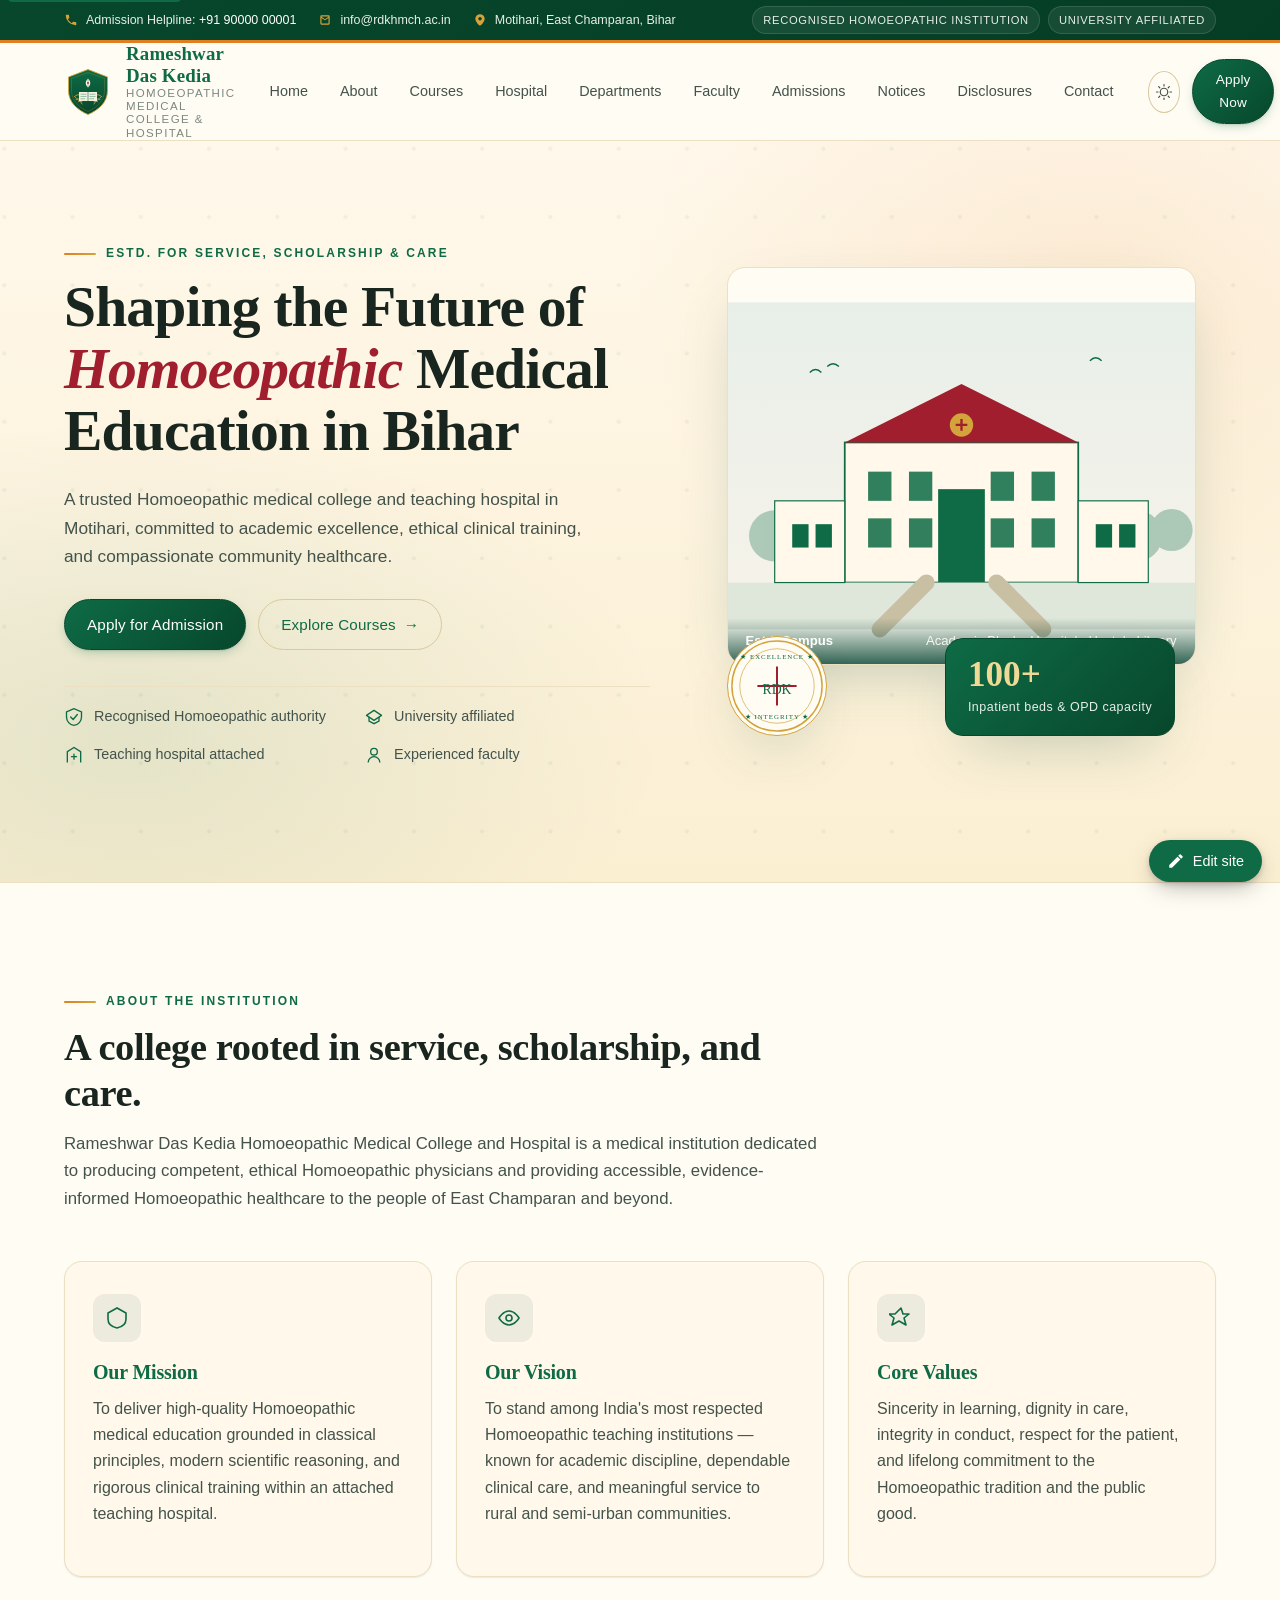
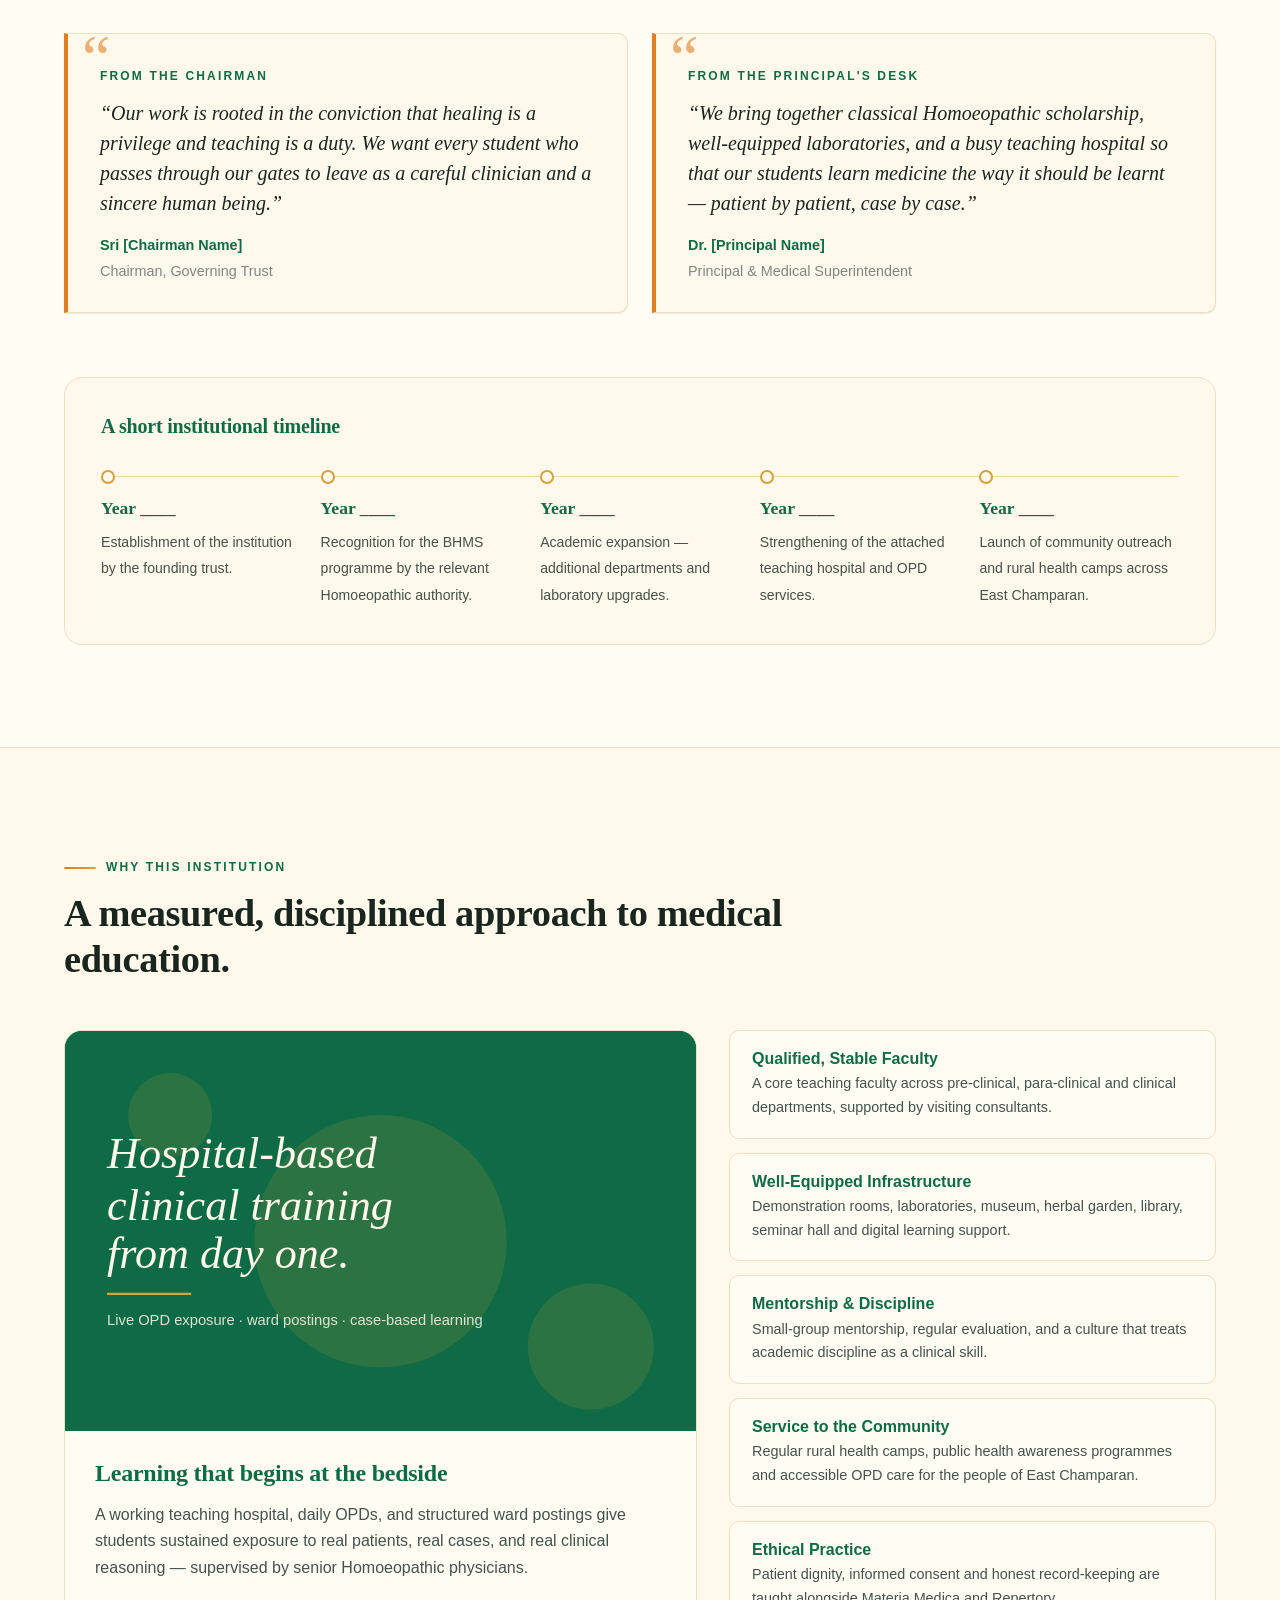
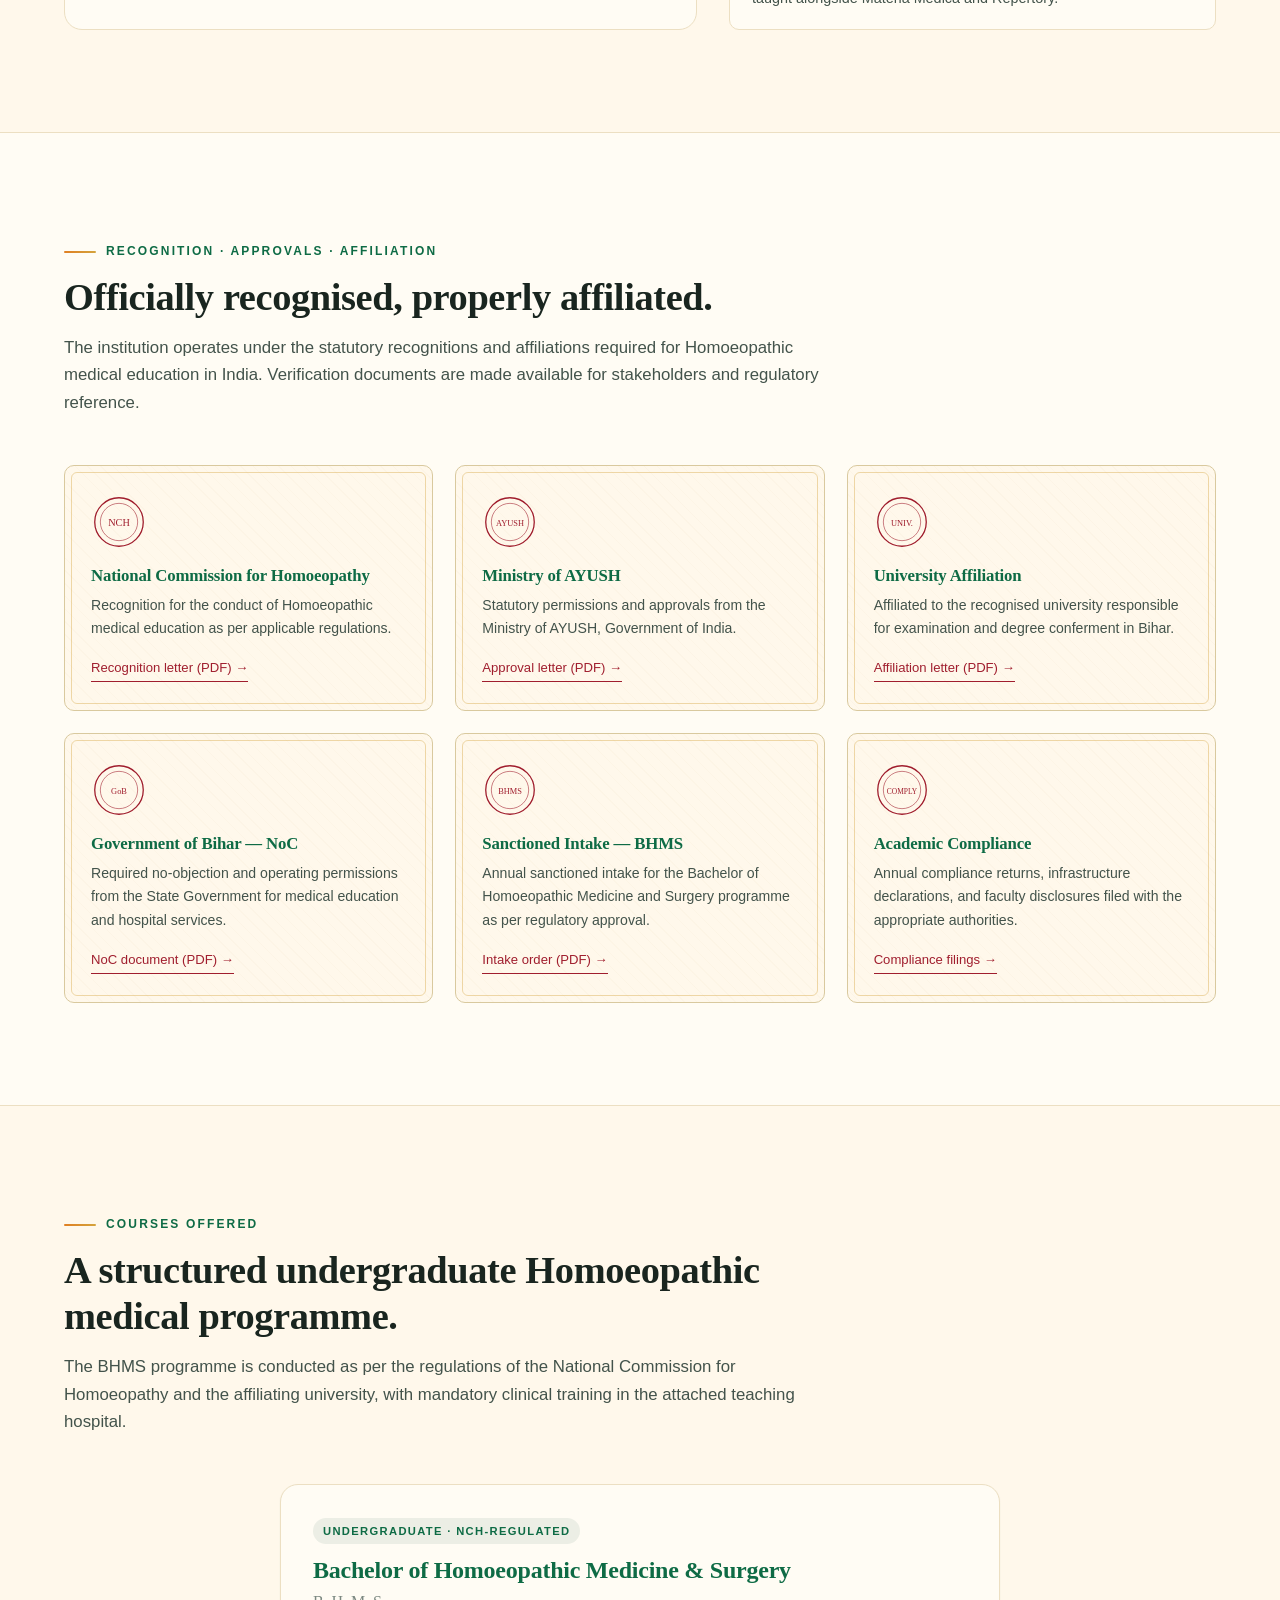
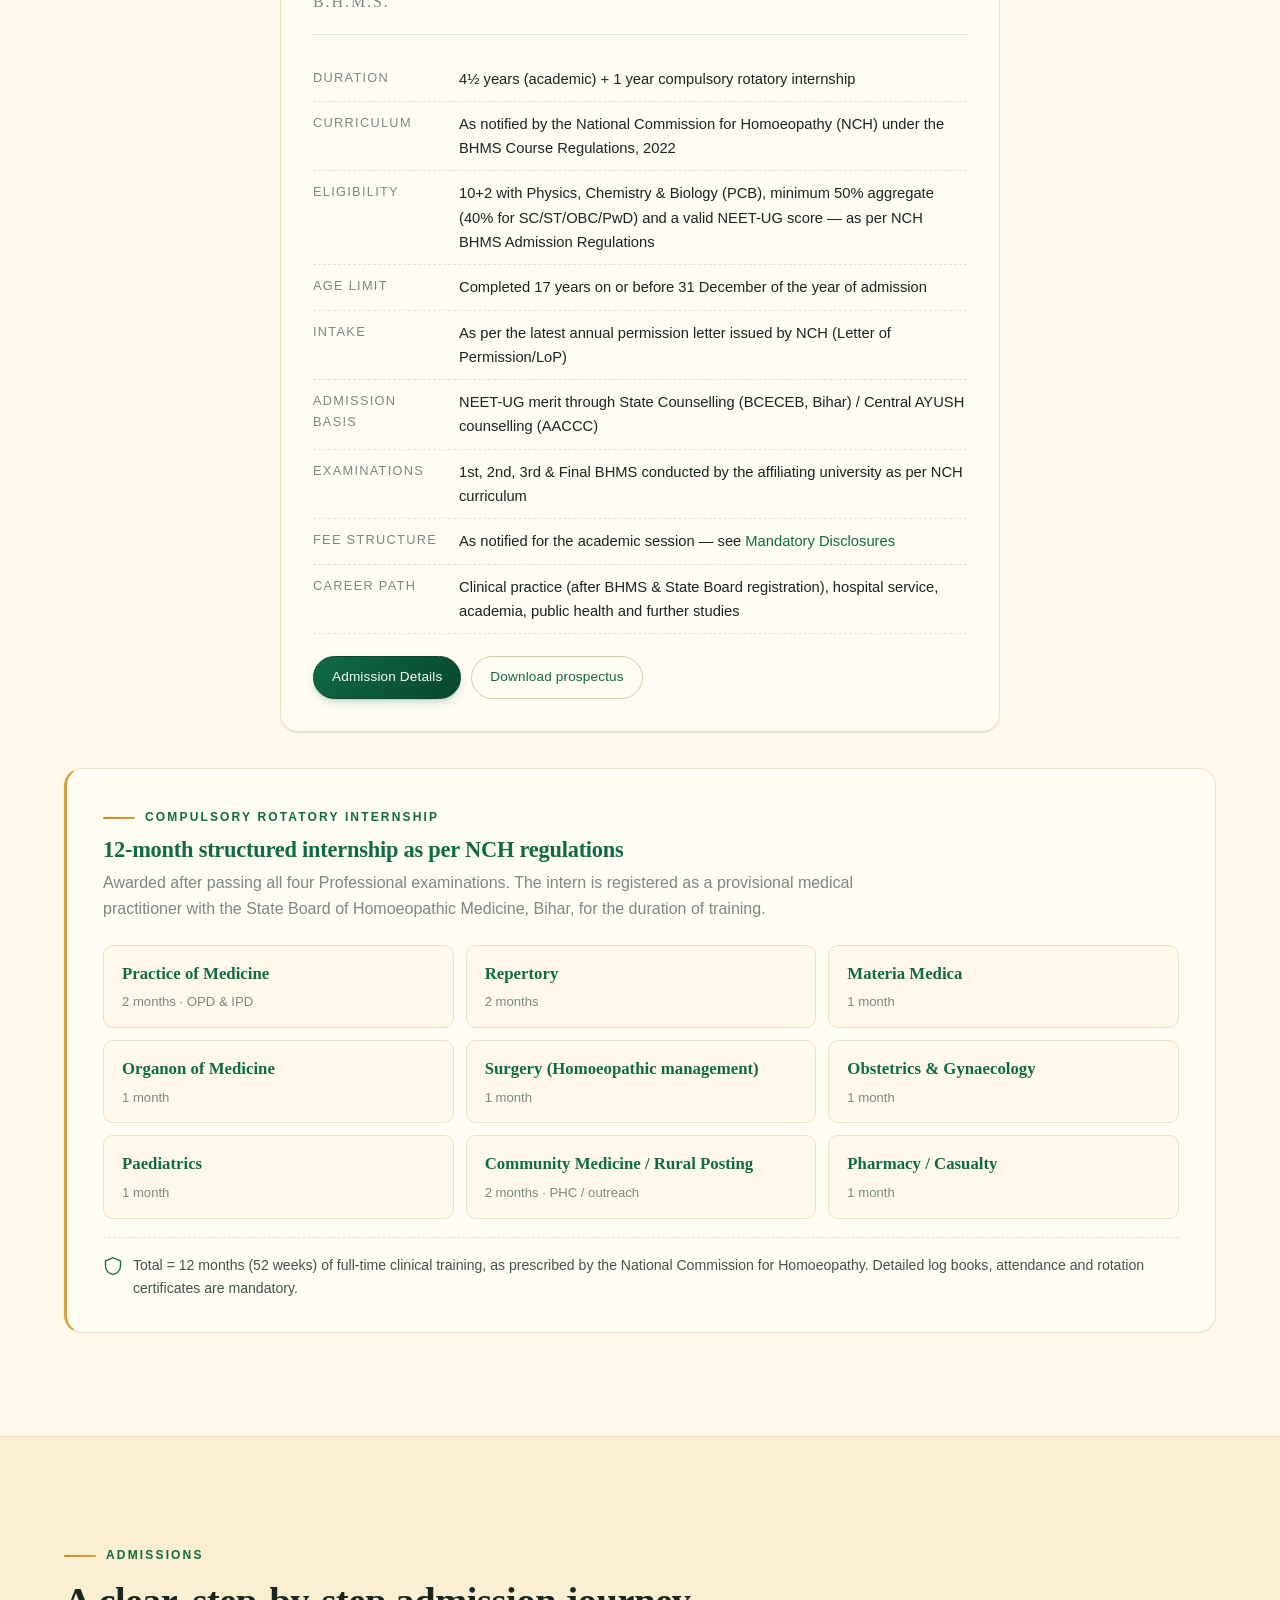
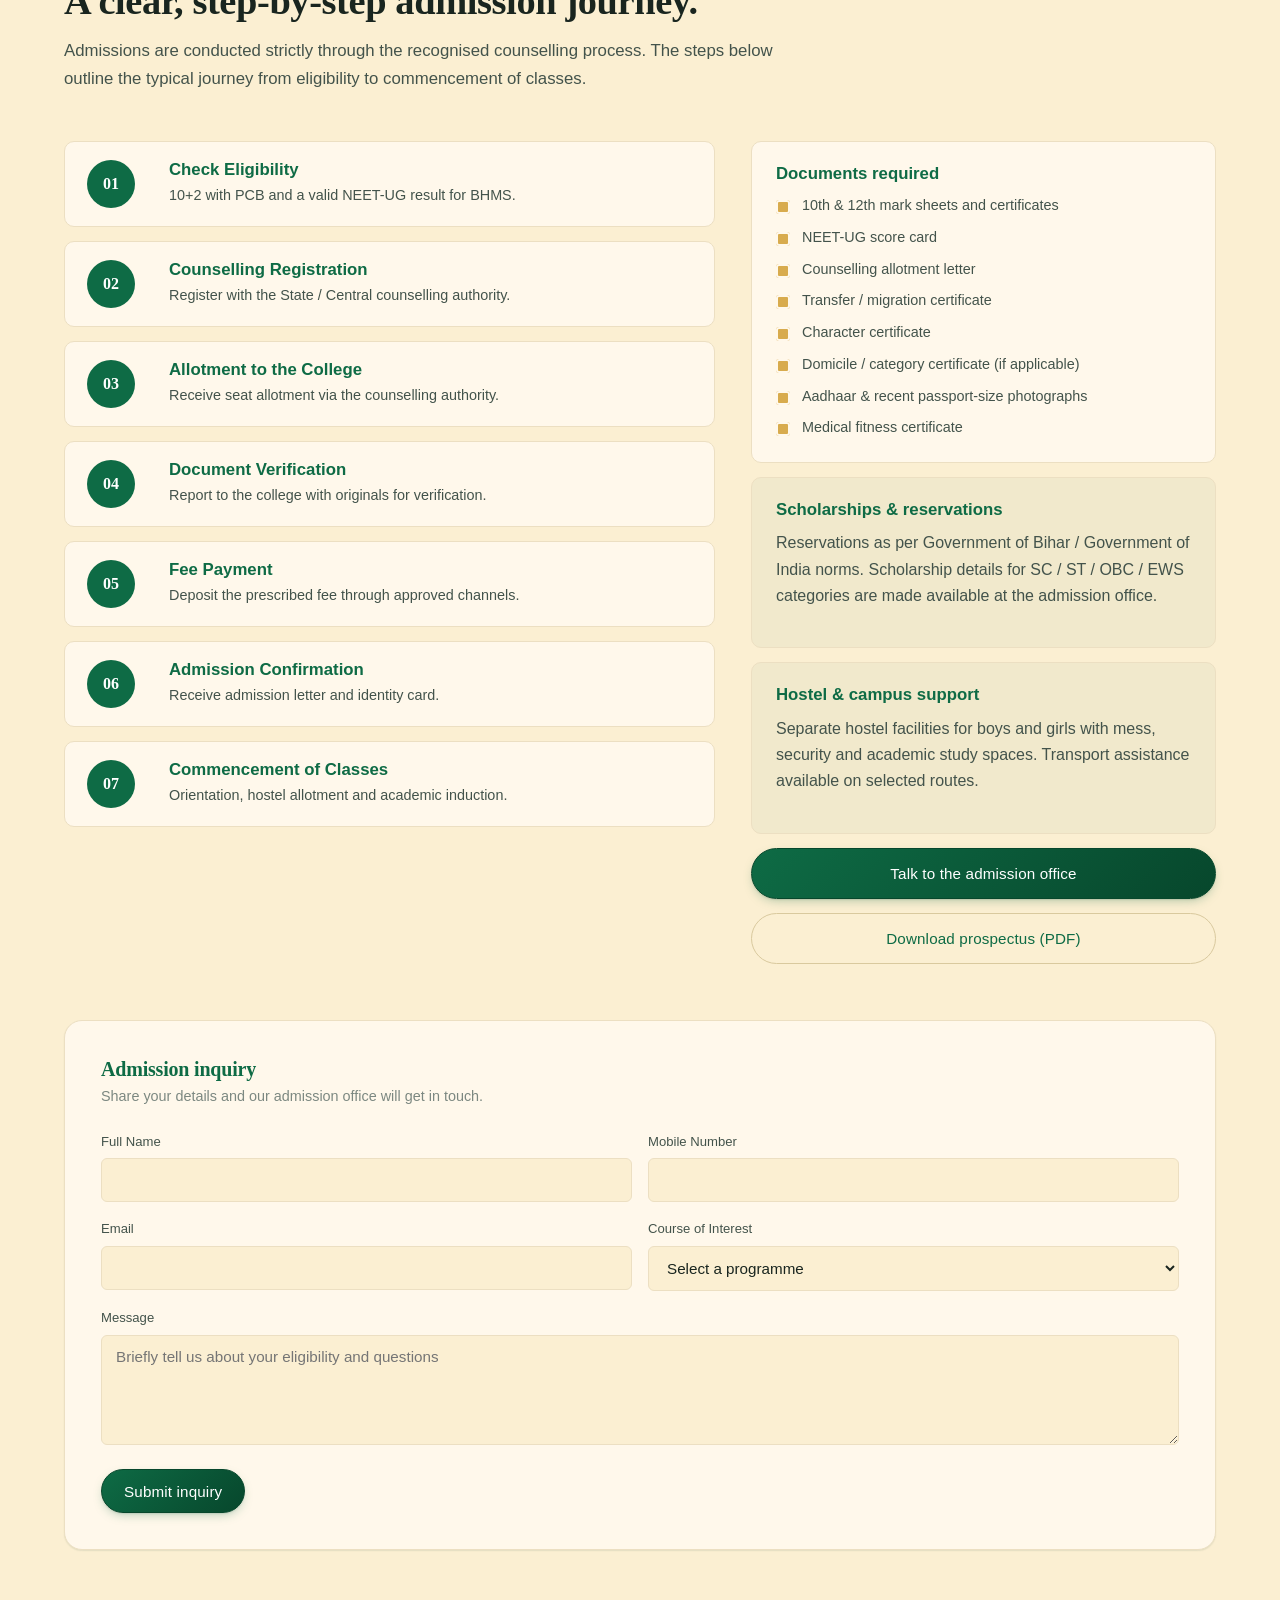
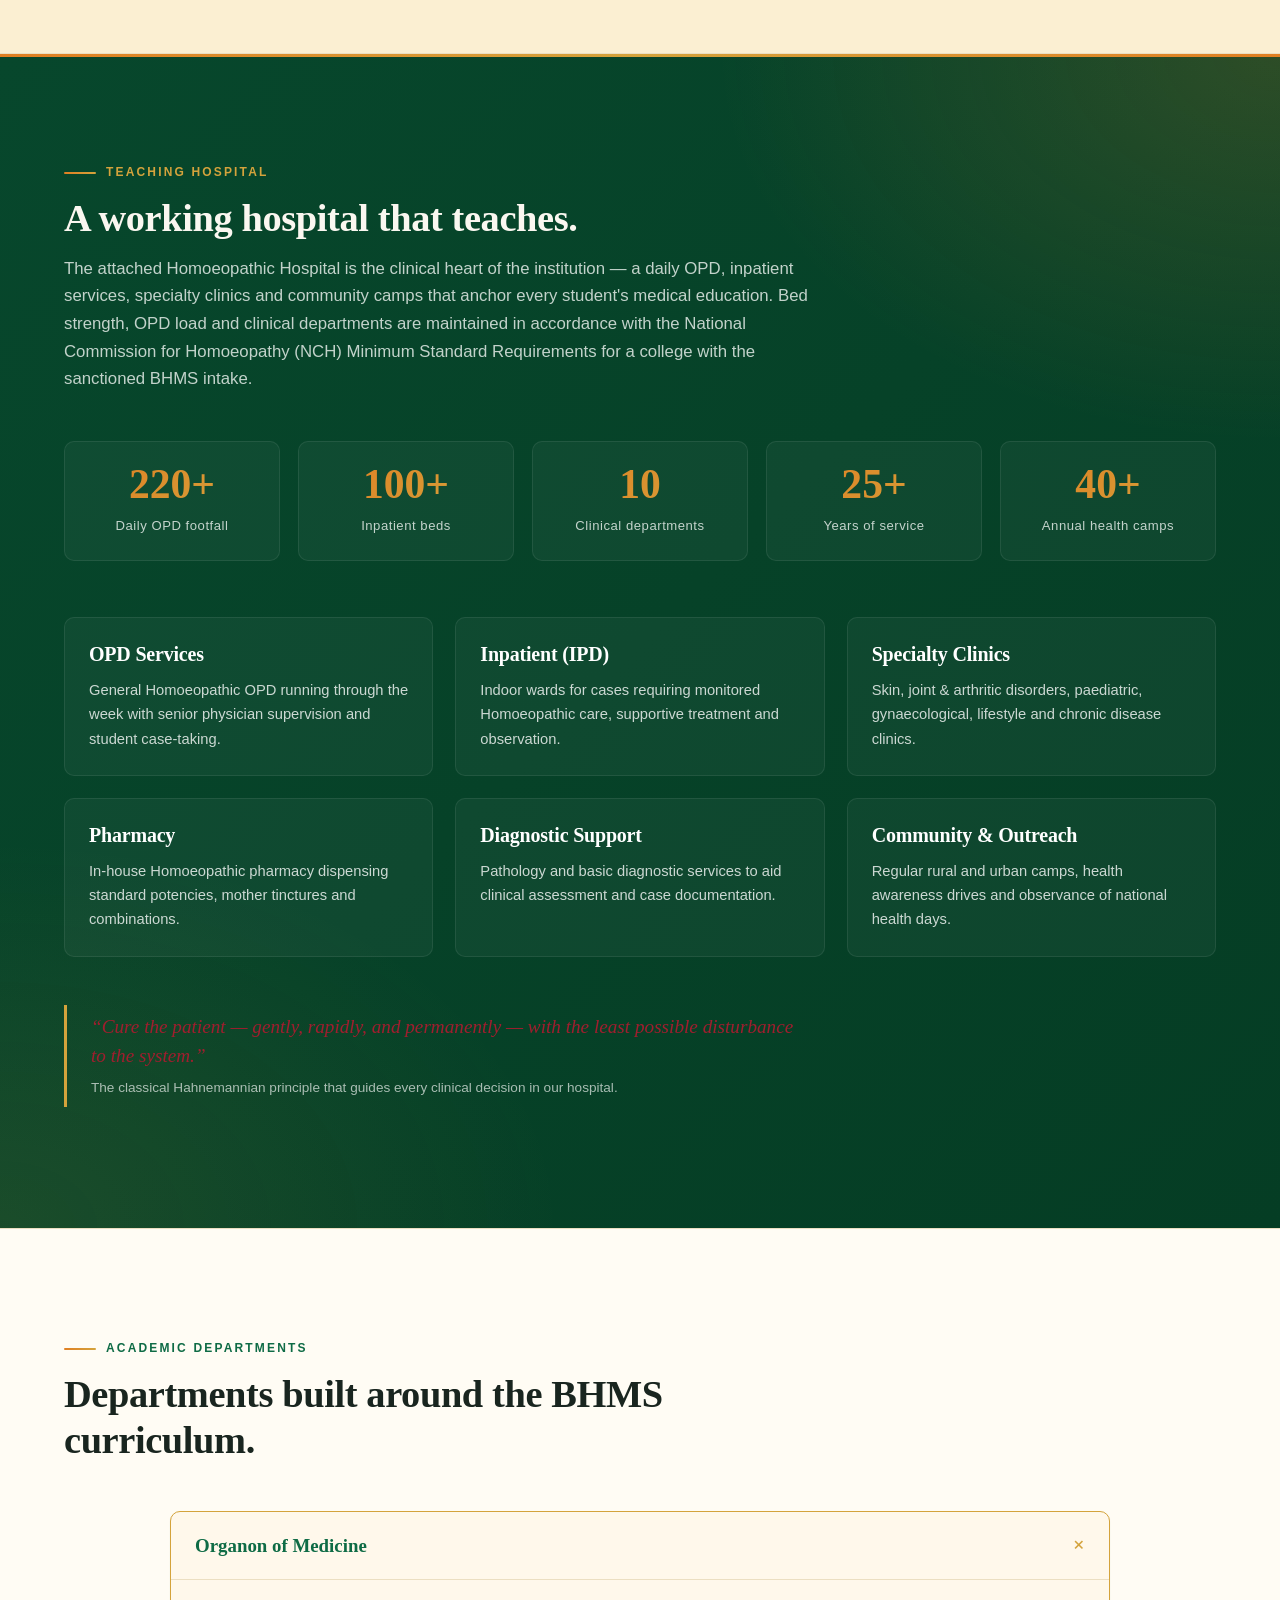
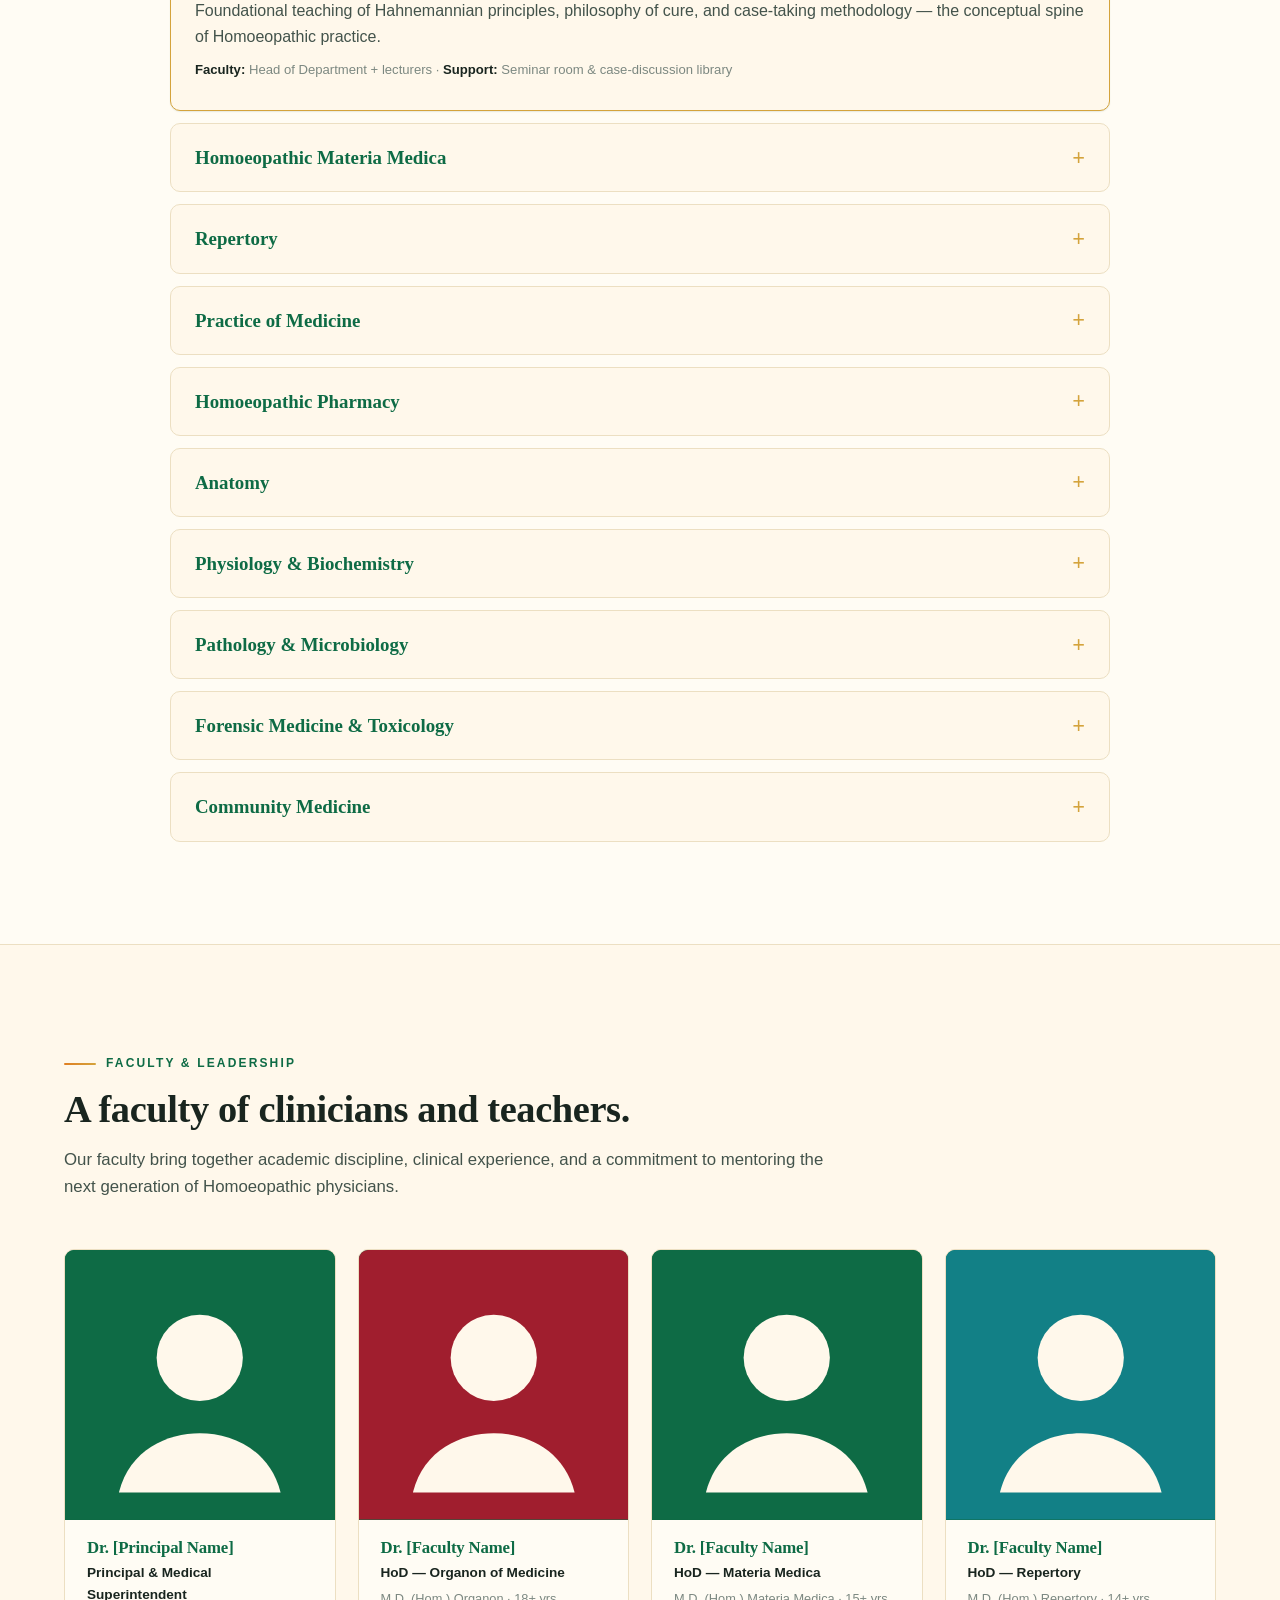
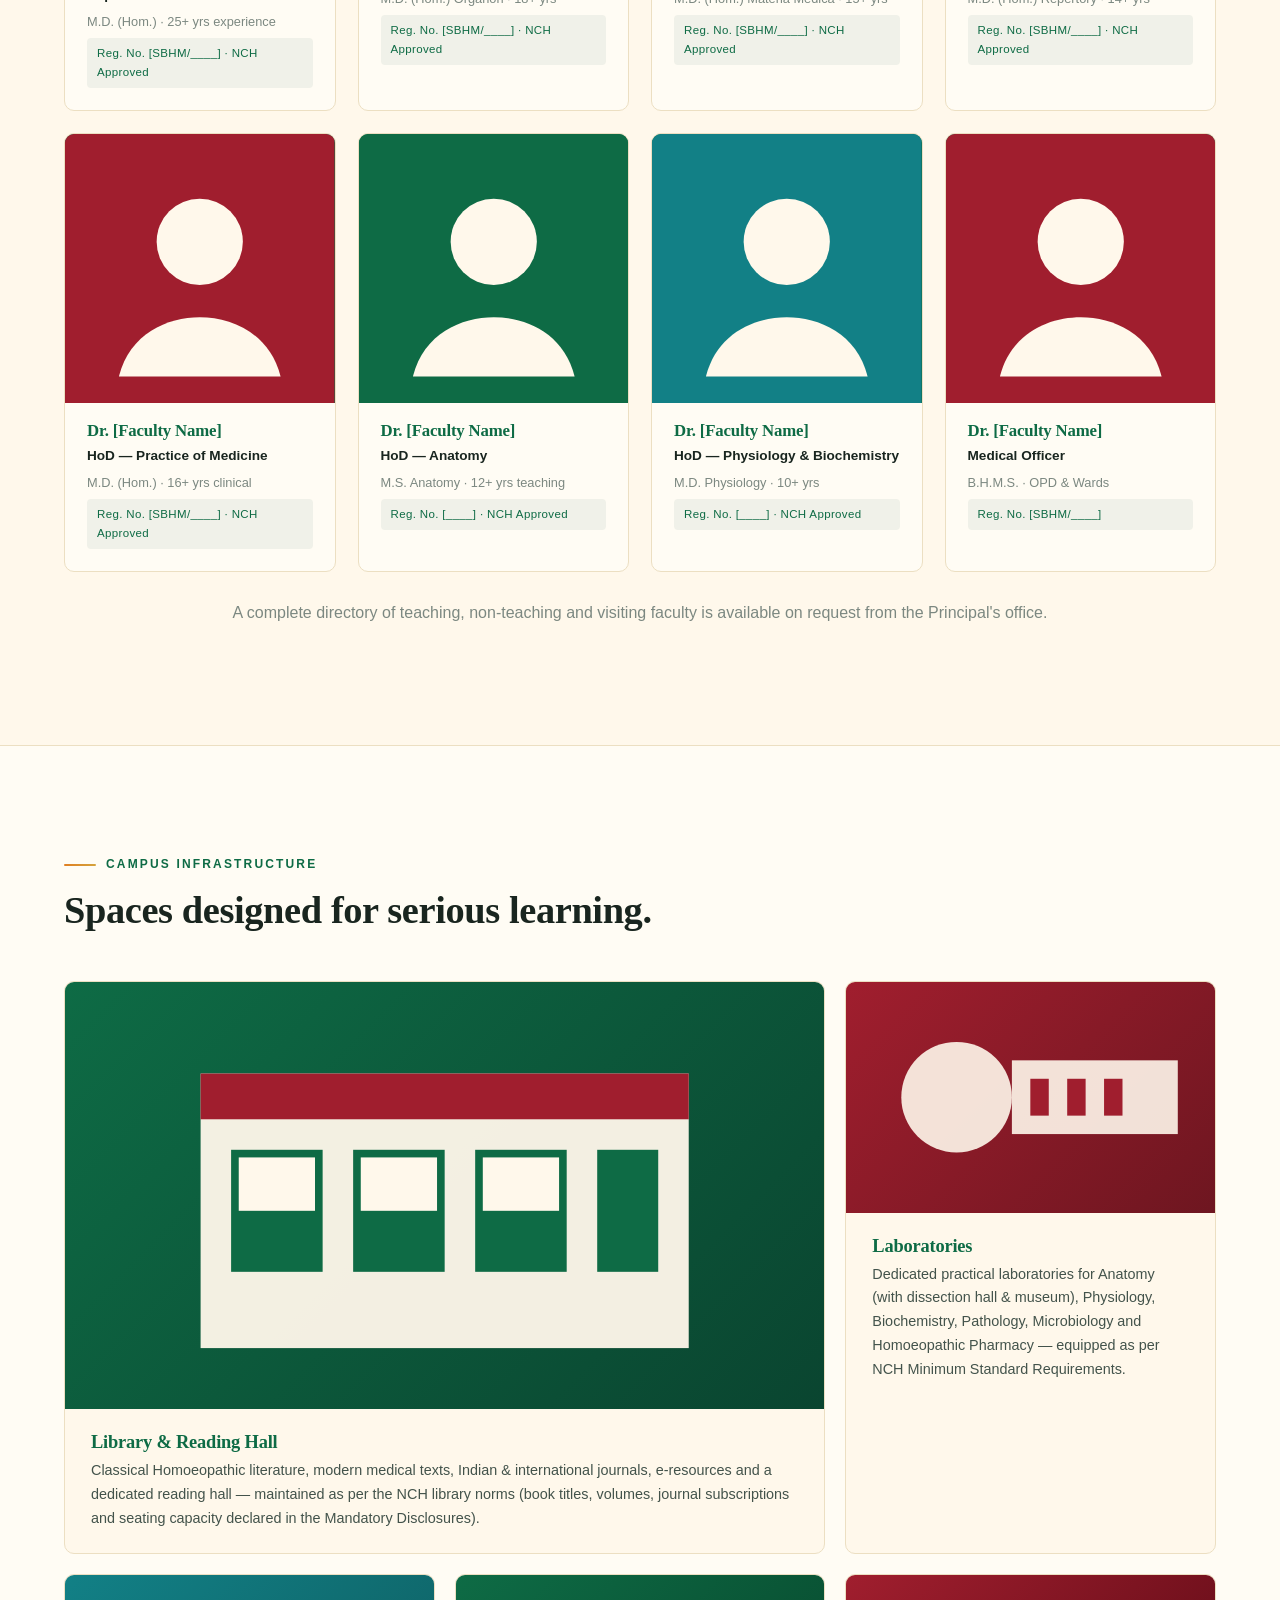
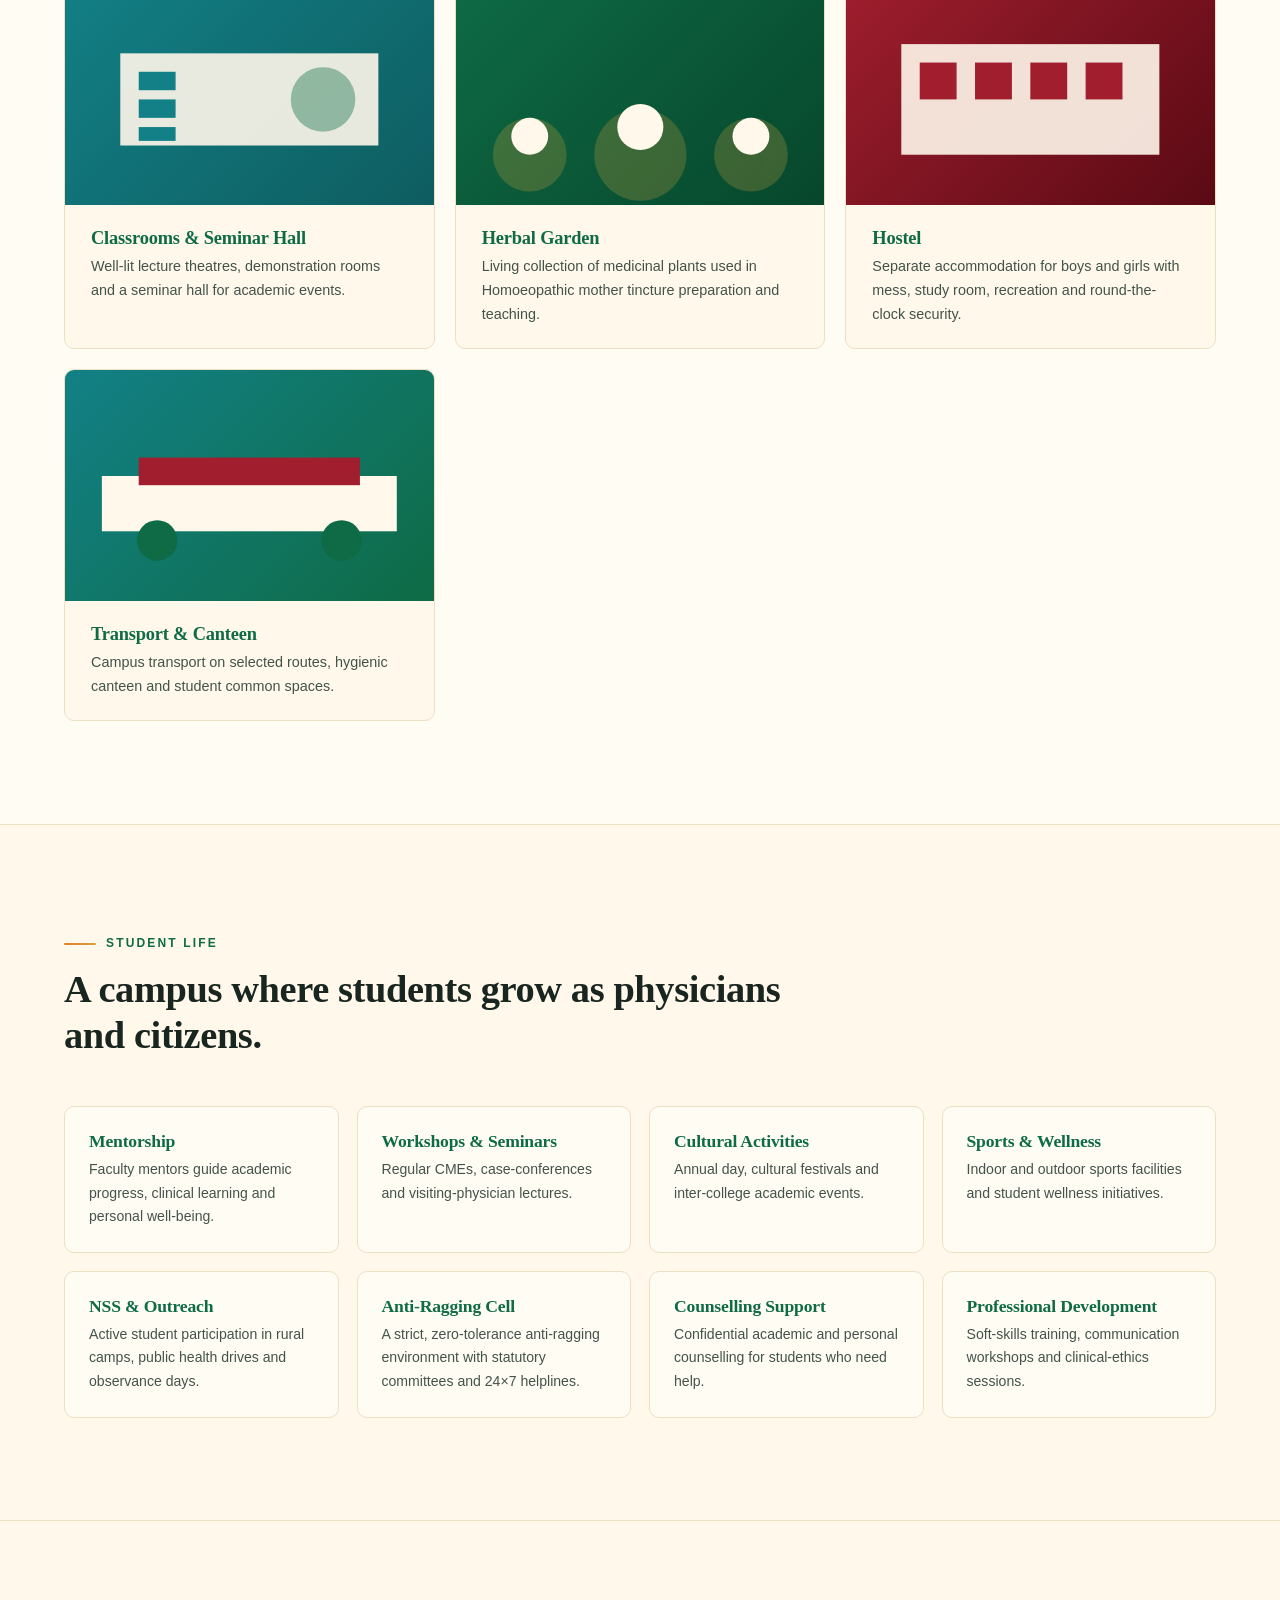
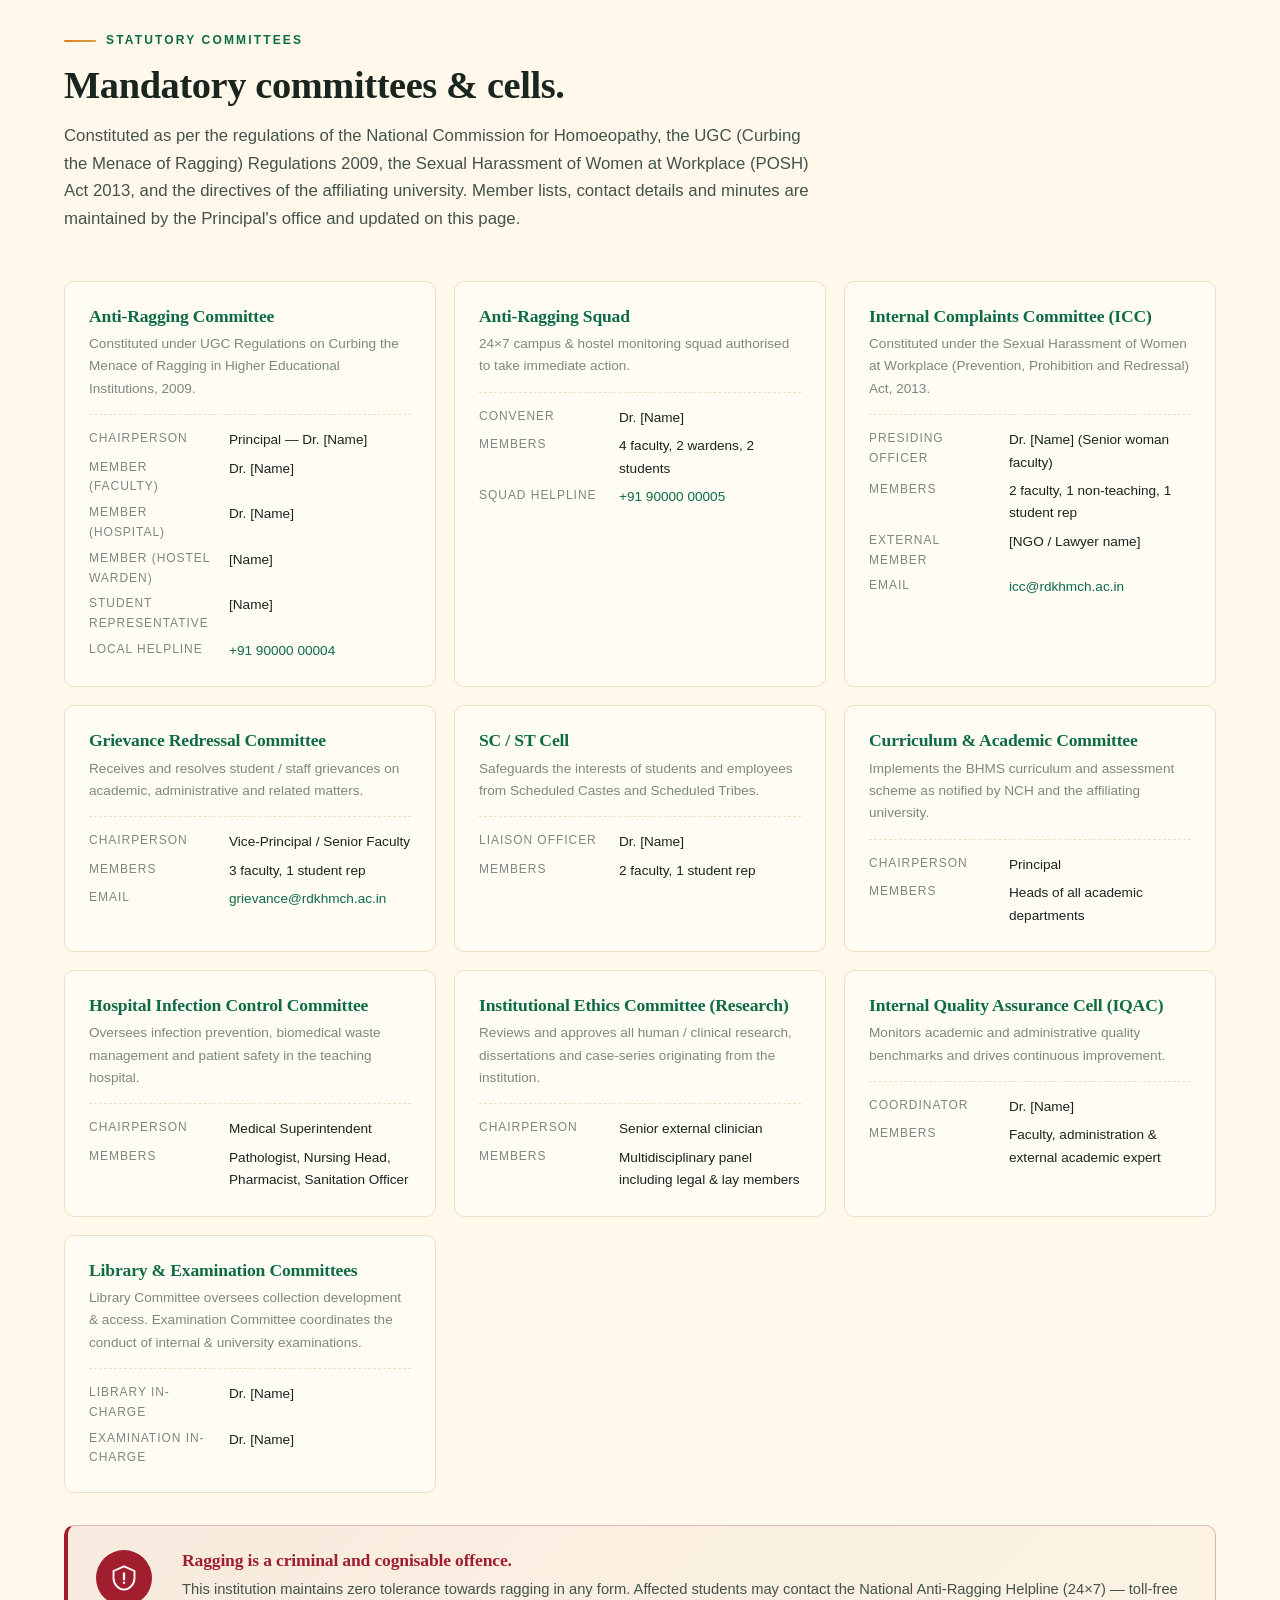
==== commit 8ac39a4e: "Refresh palette — warmer, more vibrant institutional look Light theme: - Primary green:  #0F4C3A → #" ====
--- a/index.html
+++ b/index.html
@@ -3,7 +3,7 @@
 <head>
   <meta charset="utf-8" />
   <meta name="viewport" content="width=device-width, initial-scale=1, viewport-fit=cover" />
-  <meta name="theme-color" content="#0F4C3A" />
+  <meta name="theme-color" content="#0E6B45" />
   <title>Rameshwar Das Kedia Homoeopathic Medical College and Hospital — Motihari, Bihar</title>
   <meta name="description" content="Rameshwar Das Kedia Homoeopathic Medical College and Hospital, Motihari (East Champaran, Bihar) — a respected Homoeopathic medical college and teaching hospital offering the BHMS programme with attached hospital, clinical training, and community healthcare." />
   <meta name="keywords" content="Homoeopathic Medical College in Motihari, Homoeopathic Medical College in Bihar, BHMS Admission Bihar, Homoeopathic Hospital East Champaran, Homoeopathic Teaching Hospital, Medical College Motihari, Rameshwar Das Kedia Homoeopathic Medical College" />
@@ -66,23 +66,23 @@
         <svg viewBox="0 0 64 64" width="48" height="48">
           <defs>
             <linearGradient id="crestG" x1="0" x2="0" y1="0" y2="1">
-              <stop offset="0" stop-color="#0F4C3A"/>
-              <stop offset="1" stop-color="#0a3429"/>
+              <stop offset="0" stop-color="#0E6B45"/>
+              <stop offset="1" stop-color="#07472C"/>
             </linearGradient>
           </defs>
-          <path d="M32 2 L58 12 V30 C58 46 46 56 32 62 C18 56 6 46 6 30 V12 Z" fill="url(#crestG)" stroke="#C9A961" stroke-width="1.2"/>
-          <path d="M32 6 L54 14 V30 C54 44 43 53 32 58 C21 53 10 44 10 30 V14 Z" fill="none" stroke="#C9A961" stroke-width=".5" opacity=".6"/>
+          <path d="M32 2 L58 12 V30 C58 46 46 56 32 62 C18 56 6 46 6 30 V12 Z" fill="url(#crestG)" stroke="#D4A33C" stroke-width="1.2"/>
+          <path d="M32 6 L54 14 V30 C54 44 43 53 32 58 C21 53 10 44 10 30 V14 Z" fill="none" stroke="#D4A33C" stroke-width=".5" opacity=".6"/>
           <!-- laurel -->
-          <path d="M14 38 C18 42 22 44 24 48 M14 38 C16 36 19 35 22 36 M16 42 C18 41 21 41 23 42 M19 45 C20 44 22 44 24 45" fill="none" stroke="#C9A961" stroke-width="1.1" stroke-linecap="round"/>
-          <path d="M50 38 C46 42 42 44 40 48 M50 38 C48 36 45 35 42 36 M48 42 C46 41 43 41 41 42 M45 45 C44 44 42 44 40 45" fill="none" stroke="#C9A961" stroke-width="1.1" stroke-linecap="round"/>
+          <path d="M14 38 C18 42 22 44 24 48 M14 38 C16 36 19 35 22 36 M16 42 C18 41 21 41 23 42 M19 45 C20 44 22 44 24 45" fill="none" stroke="#D4A33C" stroke-width="1.1" stroke-linecap="round"/>
+          <path d="M50 38 C46 42 42 44 40 48 M50 38 C48 36 45 35 42 36 M48 42 C46 41 43 41 41 42 M45 45 C44 44 42 44 40 45" fill="none" stroke="#D4A33C" stroke-width="1.1" stroke-linecap="round"/>
           <!-- open book -->
-          <path d="M20 32 H32 V44 H20 Z M44 32 H32 V44 H44 Z" fill="#FAF7F0" opacity=".95"/>
-          <path d="M32 32 V44" stroke="#0F4C3A" stroke-width=".8"/>
-          <path d="M22 35 H30 M22 38 H30 M22 41 H28 M34 35 H42 M34 38 H42 M34 41 H40" stroke="#0F4C3A" stroke-width=".5"/>
+          <path d="M20 32 H32 V44 H20 Z M44 32 H32 V44 H44 Z" fill="#FFF8EB" opacity=".95"/>
+          <path d="M32 32 V44" stroke="#0E6B45" stroke-width=".8"/>
+          <path d="M22 35 H30 M22 38 H30 M22 41 H28 M34 35 H42 M34 38 H42 M34 41 H40" stroke="#0E6B45" stroke-width=".5"/>
           <!-- mortar/healing leaf above book -->
-          <path d="M32 14 C28 18 28 22 32 26 C36 22 36 18 32 14 Z" fill="#FAF7F0"/>
-          <path d="M32 14 V26" stroke="#0F4C3A" stroke-width=".6"/>
-          <circle cx="32" cy="20" r="1.2" fill="#7B1E1E"/>
+          <path d="M32 14 C28 18 28 22 32 26 C36 22 36 18 32 14 Z" fill="#FFF8EB"/>
+          <path d="M32 14 V26" stroke="#0E6B45" stroke-width=".6"/>
+          <circle cx="32" cy="20" r="1.2" fill="#A01E2E"/>
         </svg>
       </span>
       <span class="brand__text">
@@ -165,32 +165,32 @@
           </defs>
           <rect width="400" height="280" fill="url(#sky)"/>
           <!-- distant trees -->
-          <g opacity=".3" fill="#0F4C3A">
+          <g opacity=".3" fill="#0E6B45">
             <circle cx="40" cy="200" r="22"/><circle cx="70" cy="195" r="18"/><circle cx="350" cy="200" r="22"/><circle cx="380" cy="195" r="18"/>
           </g>
           <!-- main academic building -->
-          <rect x="100" y="120" width="200" height="120" fill="#FAF7F0" stroke="#0F4C3A" stroke-width="1.5"/>
-          <polygon points="100,120 200,70 300,120" fill="#7B1E1E"/>
-          <rect x="180" y="160" width="40" height="80" fill="#0F4C3A"/>
-          <g fill="#0F4C3A" opacity=".85">
+          <rect x="100" y="120" width="200" height="120" fill="#FFF8EB" stroke="#0E6B45" stroke-width="1.5"/>
+          <polygon points="100,120 200,70 300,120" fill="#A01E2E"/>
+          <rect x="180" y="160" width="40" height="80" fill="#0E6B45"/>
+          <g fill="#0E6B45" opacity=".85">
             <rect x="120" y="145" width="20" height="25"/><rect x="155" y="145" width="20" height="25"/><rect x="225" y="145" width="20" height="25"/><rect x="260" y="145" width="20" height="25"/>
             <rect x="120" y="185" width="20" height="25"/><rect x="155" y="185" width="20" height="25"/><rect x="225" y="185" width="20" height="25"/><rect x="260" y="185" width="20" height="25"/>
           </g>
           <!-- pediment ornament -->
-          <circle cx="200" cy="105" r="10" fill="#C9A961"/>
-          <path d="M195 105 h10 M200 100 v10" stroke="#7B1E1E" stroke-width="2"/>
+          <circle cx="200" cy="105" r="10" fill="#D4A33C"/>
+          <path d="M195 105 h10 M200 100 v10" stroke="#A01E2E" stroke-width="2"/>
           <!-- ground -->
           <rect y="240" width="400" height="40" fill="#dfe6da"/>
           <!-- pathway -->
           <path d="M170 240 L130 280 M230 240 L270 280" stroke="#c9bfa3" stroke-width="14" stroke-linecap="round"/>
           <!-- side wing left -->
-          <rect x="40" y="170" width="60" height="70" fill="#FAF7F0" stroke="#0F4C3A"/>
-          <rect x="55" y="190" width="14" height="20" fill="#0F4C3A"/><rect x="75" y="190" width="14" height="20" fill="#0F4C3A"/>
+          <rect x="40" y="170" width="60" height="70" fill="#FFF8EB" stroke="#0E6B45"/>
+          <rect x="55" y="190" width="14" height="20" fill="#0E6B45"/><rect x="75" y="190" width="14" height="20" fill="#0E6B45"/>
           <!-- side wing right -->
-          <rect x="300" y="170" width="60" height="70" fill="#FAF7F0" stroke="#0F4C3A"/>
-          <rect x="315" y="190" width="14" height="20" fill="#0F4C3A"/><rect x="335" y="190" width="14" height="20" fill="#0F4C3A"/>
+          <rect x="300" y="170" width="60" height="70" fill="#FFF8EB" stroke="#0E6B45"/>
+          <rect x="315" y="190" width="14" height="20" fill="#0E6B45"/><rect x="335" y="190" width="14" height="20" fill="#0E6B45"/>
           <!-- birds -->
-          <path d="M70 60 q5 -5 10 0 M85 55 q5 -5 10 0 M310 50 q5 -5 10 0" stroke="#0F4C3A" fill="none" stroke-width="1.2"/>
+          <path d="M70 60 q5 -5 10 0 M85 55 q5 -5 10 0 M310 50 q5 -5 10 0" stroke="#0E6B45" fill="none" stroke-width="1.2"/>
         </svg>
         <div class="hero__cardfoot">
           <strong>Estd. Campus</strong>
@@ -203,12 +203,12 @@
       </div>
       <div class="hero__card hero__card--seal" aria-hidden="true">
         <svg viewBox="0 0 100 100">
-          <circle cx="50" cy="50" r="46" fill="none" stroke="#C9A961" stroke-width="1.5"/>
-          <circle cx="50" cy="50" r="38" fill="none" stroke="#C9A961" stroke-width=".7"/>
-          <text x="50" y="22" text-anchor="middle" font-size="7" fill="#0F4C3A" font-family="serif" letter-spacing="1">★ EXCELLENCE ★</text>
-          <text x="50" y="84" text-anchor="middle" font-size="7" fill="#0F4C3A" font-family="serif" letter-spacing="1">★ INTEGRITY ★</text>
-          <path d="M50 30 v40 M30 50 h40" stroke="#7B1E1E" stroke-width="2"/>
-          <text x="50" y="58" text-anchor="middle" font-size="14" font-family="serif" fill="#0F4C3A">RDK</text>
+          <circle cx="50" cy="50" r="46" fill="none" stroke="#D4A33C" stroke-width="1.5"/>
+          <circle cx="50" cy="50" r="38" fill="none" stroke="#D4A33C" stroke-width=".7"/>
+          <text x="50" y="22" text-anchor="middle" font-size="7" fill="#0E6B45" font-family="serif" letter-spacing="1">★ EXCELLENCE ★</text>
+          <text x="50" y="84" text-anchor="middle" font-size="7" fill="#0E6B45" font-family="serif" letter-spacing="1">★ INTEGRITY ★</text>
+          <path d="M50 30 v40 M30 50 h40" stroke="#A01E2E" stroke-width="2"/>
+          <text x="50" y="58" text-anchor="middle" font-size="14" font-family="serif" fill="#0E6B45">RDK</text>
         </svg>
       </div>
     </div>
@@ -299,17 +299,17 @@
       <article class="why-focal reveal">
         <div class="why-focal__media" aria-hidden="true">
           <svg viewBox="0 0 600 380">
-            <rect width="600" height="380" fill="#0F4C3A"/>
-            <g opacity=".15" fill="#C9A961">
+            <rect width="600" height="380" fill="#0E6B45"/>
+            <g opacity=".15" fill="#D4A33C">
               <circle cx="100" cy="80" r="40"/><circle cx="500" cy="300" r="60"/><circle cx="300" cy="200" r="120"/>
             </g>
-            <g fill="#FAF7F0">
+            <g fill="#FFF8EB">
               <text x="40" y="130" font-family="serif" font-size="42" font-style="italic">Hospital-based</text>
               <text x="40" y="180" font-family="serif" font-size="42" font-style="italic">clinical training</text>
               <text x="40" y="225" font-family="serif" font-size="42" font-style="italic">from day one.</text>
             </g>
-            <line x1="40" y1="250" x2="120" y2="250" stroke="#C9A961" stroke-width="2"/>
-            <text x="40" y="280" font-family="sans-serif" font-size="14" fill="#FAF7F0" opacity=".85">Live OPD exposure · ward postings · case-based learning</text>
+            <line x1="40" y1="250" x2="120" y2="250" stroke="#D4A33C" stroke-width="2"/>
+            <text x="40" y="280" font-family="sans-serif" font-size="14" fill="#FFF8EB" opacity=".85">Live OPD exposure · ward postings · case-based learning</text>
           </svg>
         </div>
         <div class="why-focal__body">
@@ -634,7 +634,7 @@
     <div class="faculty-grid">
       <article class="fac reveal">
         <div class="fac__photo" aria-hidden="true">
-          <svg viewBox="0 0 100 100"><rect width="100" height="100" fill="#0F4C3A"/><circle cx="50" cy="40" r="16" fill="#FAF7F0"/><path d="M20 90c4-16 18-22 30-22s26 6 30 22" fill="#FAF7F0"/></svg>
+          <svg viewBox="0 0 100 100"><rect width="100" height="100" fill="#0E6B45"/><circle cx="50" cy="40" r="16" fill="#FFF8EB"/><path d="M20 90c4-16 18-22 30-22s26 6 30 22" fill="#FFF8EB"/></svg>
         </div>
         <h3>Dr. [Principal Name]</h3>
         <p class="fac__role">Principal &amp; Medical Superintendent</p>
@@ -642,49 +642,49 @@
         <p class="fac__reg">Reg. No. [SBHM/____] · NCH Approved</p>
       </article>
       <article class="fac reveal">
-        <div class="fac__photo" aria-hidden="true"><svg viewBox="0 0 100 100"><rect width="100" height="100" fill="#7B1E1E"/><circle cx="50" cy="40" r="16" fill="#FAF7F0"/><path d="M20 90c4-16 18-22 30-22s26 6 30 22" fill="#FAF7F0"/></svg></div>
+        <div class="fac__photo" aria-hidden="true"><svg viewBox="0 0 100 100"><rect width="100" height="100" fill="#A01E2E"/><circle cx="50" cy="40" r="16" fill="#FFF8EB"/><path d="M20 90c4-16 18-22 30-22s26 6 30 22" fill="#FFF8EB"/></svg></div>
         <h3>Dr. [Faculty Name]</h3>
         <p class="fac__role">HoD — Organon of Medicine</p>
         <p class="fac__qual">M.D. (Hom.) Organon · 18+ yrs</p>
         <p class="fac__reg">Reg. No. [SBHM/____] · NCH Approved</p>
       </article>
       <article class="fac reveal">
-        <div class="fac__photo" aria-hidden="true"><svg viewBox="0 0 100 100"><rect width="100" height="100" fill="#0F4C3A"/><circle cx="50" cy="40" r="16" fill="#FAF7F0"/><path d="M20 90c4-16 18-22 30-22s26 6 30 22" fill="#FAF7F0"/></svg></div>
+        <div class="fac__photo" aria-hidden="true"><svg viewBox="0 0 100 100"><rect width="100" height="100" fill="#0E6B45"/><circle cx="50" cy="40" r="16" fill="#FFF8EB"/><path d="M20 90c4-16 18-22 30-22s26 6 30 22" fill="#FFF8EB"/></svg></div>
         <h3>Dr. [Faculty Name]</h3>
         <p class="fac__role">HoD — Materia Medica</p>
         <p class="fac__qual">M.D. (Hom.) Materia Medica · 15+ yrs</p>
         <p class="fac__reg">Reg. No. [SBHM/____] · NCH Approved</p>
       </article>
       <article class="fac reveal">
-        <div class="fac__photo" aria-hidden="true"><svg viewBox="0 0 100 100"><rect width="100" height="100" fill="#2C7A7B"/><circle cx="50" cy="40" r="16" fill="#FAF7F0"/><path d="M20 90c4-16 18-22 30-22s26 6 30 22" fill="#FAF7F0"/></svg></div>
+        <div class="fac__photo" aria-hidden="true"><svg viewBox="0 0 100 100"><rect width="100" height="100" fill="#128086"/><circle cx="50" cy="40" r="16" fill="#FFF8EB"/><path d="M20 90c4-16 18-22 30-22s26 6 30 22" fill="#FFF8EB"/></svg></div>
         <h3>Dr. [Faculty Name]</h3>
         <p class="fac__role">HoD — Repertory</p>
         <p class="fac__qual">M.D. (Hom.) Repertory · 14+ yrs</p>
         <p class="fac__reg">Reg. No. [SBHM/____] · NCH Approved</p>
       </article>
       <article class="fac reveal">
-        <div class="fac__photo" aria-hidden="true"><svg viewBox="0 0 100 100"><rect width="100" height="100" fill="#7B1E1E"/><circle cx="50" cy="40" r="16" fill="#FAF7F0"/><path d="M20 90c4-16 18-22 30-22s26 6 30 22" fill="#FAF7F0"/></svg></div>
+        <div class="fac__photo" aria-hidden="true"><svg viewBox="0 0 100 100"><rect width="100" height="100" fill="#A01E2E"/><circle cx="50" cy="40" r="16" fill="#FFF8EB"/><path d="M20 90c4-16 18-22 30-22s26 6 30 22" fill="#FFF8EB"/></svg></div>
         <h3>Dr. [Faculty Name]</h3>
         <p class="fac__role">HoD — Practice of Medicine</p>
         <p class="fac__qual">M.D. (Hom.) · 16+ yrs clinical</p>
         <p class="fac__reg">Reg. No. [SBHM/____] · NCH Approved</p>
       </article>
       <article class="fac reveal">
-        <div class="fac__photo" aria-hidden="true"><svg viewBox="0 0 100 100"><rect width="100" height="100" fill="#0F4C3A"/><circle cx="50" cy="40" r="16" fill="#FAF7F0"/><path d="M20 90c4-16 18-22 30-22s26 6 30 22" fill="#FAF7F0"/></svg></div>
+        <div class="fac__photo" aria-hidden="true"><svg viewBox="0 0 100 100"><rect width="100" height="100" fill="#0E6B45"/><circle cx="50" cy="40" r="16" fill="#FFF8EB"/><path d="M20 90c4-16 18-22 30-22s26 6 30 22" fill="#FFF8EB"/></svg></div>
         <h3>Dr. [Faculty Name]</h3>
         <p class="fac__role">HoD — Anatomy</p>
         <p class="fac__qual">M.S. Anatomy · 12+ yrs teaching</p>
         <p class="fac__reg">Reg. No. [____] · NCH Approved</p>
       </article>
       <article class="fac reveal">
-        <div class="fac__photo" aria-hidden="true"><svg viewBox="0 0 100 100"><rect width="100" height="100" fill="#2C7A7B"/><circle cx="50" cy="40" r="16" fill="#FAF7F0"/><path d="M20 90c4-16 18-22 30-22s26 6 30 22" fill="#FAF7F0"/></svg></div>
+        <div class="fac__photo" aria-hidden="true"><svg viewBox="0 0 100 100"><rect width="100" height="100" fill="#128086"/><circle cx="50" cy="40" r="16" fill="#FFF8EB"/><path d="M20 90c4-16 18-22 30-22s26 6 30 22" fill="#FFF8EB"/></svg></div>
         <h3>Dr. [Faculty Name]</h3>
         <p class="fac__role">HoD — Physiology &amp; Biochemistry</p>
         <p class="fac__qual">M.D. Physiology · 10+ yrs</p>
         <p class="fac__reg">Reg. No. [____] · NCH Approved</p>
       </article>
       <article class="fac reveal">
-        <div class="fac__photo" aria-hidden="true"><svg viewBox="0 0 100 100"><rect width="100" height="100" fill="#7B1E1E"/><circle cx="50" cy="40" r="16" fill="#FAF7F0"/><path d="M20 90c4-16 18-22 30-22s26 6 30 22" fill="#FAF7F0"/></svg></div>
+        <div class="fac__photo" aria-hidden="true"><svg viewBox="0 0 100 100"><rect width="100" height="100" fill="#A01E2E"/><circle cx="50" cy="40" r="16" fill="#FFF8EB"/><path d="M20 90c4-16 18-22 30-22s26 6 30 22" fill="#FFF8EB"/></svg></div>
         <h3>Dr. [Faculty Name]</h3>
         <p class="fac__role">Medical Officer</p>
         <p class="fac__qual">B.H.M.S. · OPD &amp; Wards</p>
@@ -705,43 +705,43 @@
 
     <div class="infra-grid">
       <figure class="infra infra--lg reveal">
-        <div class="infra__img" aria-hidden="true" style="background:linear-gradient(135deg,#0F4C3A,#143b30)">
-          <svg viewBox="0 0 400 280"><rect x="40" y="60" width="320" height="180" fill="#FAF7F0" opacity=".95"/><rect x="40" y="60" width="320" height="30" fill="#7B1E1E"/><g fill="#0F4C3A"><rect x="60" y="110" width="60" height="80"/><rect x="140" y="110" width="60" height="80"/><rect x="220" y="110" width="60" height="80"/><rect x="300" y="110" width="40" height="80"/></g><g fill="#FAF7F0"><rect x="65" y="115" width="50" height="35"/><rect x="145" y="115" width="50" height="35"/><rect x="225" y="115" width="50" height="35"/></g></svg>
+        <div class="infra__img" aria-hidden="true" style="background:linear-gradient(135deg,#0E6B45,#0a4530)">
+          <svg viewBox="0 0 400 280"><rect x="40" y="60" width="320" height="180" fill="#FFF8EB" opacity=".95"/><rect x="40" y="60" width="320" height="30" fill="#A01E2E"/><g fill="#0E6B45"><rect x="60" y="110" width="60" height="80"/><rect x="140" y="110" width="60" height="80"/><rect x="220" y="110" width="60" height="80"/><rect x="300" y="110" width="40" height="80"/></g><g fill="#FFF8EB"><rect x="65" y="115" width="50" height="35"/><rect x="145" y="115" width="50" height="35"/><rect x="225" y="115" width="50" height="35"/></g></svg>
         </div>
         <figcaption><h3>Library &amp; Reading Hall</h3><p>Classical Homoeopathic literature, modern medical texts, Indian &amp; international journals, e-resources and a dedicated reading hall — maintained as per the NCH library norms (book titles, volumes, journal subscriptions and seating capacity declared in the Mandatory Disclosures).</p></figcaption>
       </figure>
 
       <figure class="infra reveal">
-        <div class="infra__img" aria-hidden="true" style="background:linear-gradient(135deg,#7B1E1E,#5b1414)">
-          <svg viewBox="0 0 400 220"><circle cx="120" cy="110" r="60" fill="#FAF7F0" opacity=".9"/><rect x="180" y="70" width="180" height="80" fill="#FAF7F0" opacity=".9"/><rect x="200" y="90" width="20" height="40" fill="#7B1E1E"/><rect x="240" y="90" width="20" height="40" fill="#7B1E1E"/><rect x="280" y="90" width="20" height="40" fill="#7B1E1E"/></svg>
+        <div class="infra__img" aria-hidden="true" style="background:linear-gradient(135deg,#A01E2E,#6E1620)">
+          <svg viewBox="0 0 400 220"><circle cx="120" cy="110" r="60" fill="#FFF8EB" opacity=".9"/><rect x="180" y="70" width="180" height="80" fill="#FFF8EB" opacity=".9"/><rect x="200" y="90" width="20" height="40" fill="#A01E2E"/><rect x="240" y="90" width="20" height="40" fill="#A01E2E"/><rect x="280" y="90" width="20" height="40" fill="#A01E2E"/></svg>
         </div>
         <figcaption><h3>Laboratories</h3><p>Dedicated practical laboratories for Anatomy (with dissection hall &amp; museum), Physiology, Biochemistry, Pathology, Microbiology and Homoeopathic Pharmacy — equipped as per NCH Minimum Standard Requirements.</p></figcaption>
       </figure>
 
       <figure class="infra reveal">
-        <div class="infra__img" aria-hidden="true" style="background:linear-gradient(135deg,#2C7A7B,#1c5253)">
-          <svg viewBox="0 0 400 220"><g fill="#FAF7F0" opacity=".9"><rect x="60" y="70" width="280" height="100"/></g><g fill="#2C7A7B"><rect x="80" y="90" width="40" height="20"/><rect x="80" y="120" width="40" height="20"/><rect x="80" y="150" width="40" height="15"/></g><circle cx="280" cy="120" r="35" fill="#0F4C3A" opacity=".4"/></svg>
+        <div class="infra__img" aria-hidden="true" style="background:linear-gradient(135deg,#128086,#0E5D60)">
+          <svg viewBox="0 0 400 220"><g fill="#FFF8EB" opacity=".9"><rect x="60" y="70" width="280" height="100"/></g><g fill="#128086"><rect x="80" y="90" width="40" height="20"/><rect x="80" y="120" width="40" height="20"/><rect x="80" y="150" width="40" height="15"/></g><circle cx="280" cy="120" r="35" fill="#0E6B45" opacity=".4"/></svg>
         </div>
         <figcaption><h3>Classrooms &amp; Seminar Hall</h3><p>Well-lit lecture theatres, demonstration rooms and a seminar hall for academic events.</p></figcaption>
       </figure>
 
       <figure class="infra reveal">
-        <div class="infra__img" aria-hidden="true" style="background:linear-gradient(135deg,#0F4C3A,#0a3429)">
-          <svg viewBox="0 0 400 220"><g fill="#C9A961" opacity=".25"><circle cx="80" cy="180" r="40"/><circle cx="200" cy="180" r="50"/><circle cx="320" cy="180" r="40"/></g><g fill="#FAF7F0"><circle cx="80" cy="160" r="20"/><circle cx="200" cy="150" r="25"/><circle cx="320" cy="160" r="20"/></g></svg>
+        <div class="infra__img" aria-hidden="true" style="background:linear-gradient(135deg,#0E6B45,#07472C)">
+          <svg viewBox="0 0 400 220"><g fill="#D4A33C" opacity=".25"><circle cx="80" cy="180" r="40"/><circle cx="200" cy="180" r="50"/><circle cx="320" cy="180" r="40"/></g><g fill="#FFF8EB"><circle cx="80" cy="160" r="20"/><circle cx="200" cy="150" r="25"/><circle cx="320" cy="160" r="20"/></g></svg>
         </div>
         <figcaption><h3>Herbal Garden</h3><p>Living collection of medicinal plants used in Homoeopathic mother tincture preparation and teaching.</p></figcaption>
       </figure>
 
       <figure class="infra reveal">
-        <div class="infra__img" aria-hidden="true" style="background:linear-gradient(135deg,#7B1E1E,#3d0f0f)">
-          <svg viewBox="0 0 400 220"><rect x="60" y="60" width="280" height="120" fill="#FAF7F0" opacity=".9"/><g fill="#7B1E1E"><rect x="80" y="80" width="40" height="40"/><rect x="140" y="80" width="40" height="40"/><rect x="200" y="80" width="40" height="40"/><rect x="260" y="80" width="40" height="40"/></g></svg>
+        <div class="infra__img" aria-hidden="true" style="background:linear-gradient(135deg,#A01E2E,#5A0A14)">
+          <svg viewBox="0 0 400 220"><rect x="60" y="60" width="280" height="120" fill="#FFF8EB" opacity=".9"/><g fill="#A01E2E"><rect x="80" y="80" width="40" height="40"/><rect x="140" y="80" width="40" height="40"/><rect x="200" y="80" width="40" height="40"/><rect x="260" y="80" width="40" height="40"/></g></svg>
         </div>
         <figcaption><h3>Hostel</h3><p>Separate accommodation for boys and girls with mess, study room, recreation and round-the-clock security.</p></figcaption>
       </figure>
 
       <figure class="infra reveal">
-        <div class="infra__img" aria-hidden="true" style="background:linear-gradient(135deg,#2C7A7B,#0F4C3A)">
-          <svg viewBox="0 0 400 220"><rect x="40" y="100" width="320" height="60" fill="#FAF7F0"/><circle cx="100" cy="170" r="22" fill="#0F4C3A"/><circle cx="300" cy="170" r="22" fill="#0F4C3A"/><rect x="80" y="80" width="240" height="30" fill="#7B1E1E"/></svg>
+        <div class="infra__img" aria-hidden="true" style="background:linear-gradient(135deg,#128086,#0E6B45)">
+          <svg viewBox="0 0 400 220"><rect x="40" y="100" width="320" height="60" fill="#FFF8EB"/><circle cx="100" cy="170" r="22" fill="#0E6B45"/><circle cx="300" cy="170" r="22" fill="#0E6B45"/><rect x="80" y="80" width="240" height="30" fill="#A01E2E"/></svg>
         </div>
         <figcaption><h3>Transport &amp; Canteen</h3><p>Campus transport on selected routes, hygienic canteen and student common spaces.</p></figcaption>
       </figure>
@@ -988,14 +988,14 @@
     </div>
 
     <div class="gallery">
-      <figure class="g g--tall reveal" style="--c:#0F4C3A"><svg viewBox="0 0 300 400"><rect width="300" height="400" fill="#0F4C3A"/><rect x="40" y="60" width="220" height="300" fill="#FAF7F0"/><rect x="40" y="60" width="220" height="40" fill="#7B1E1E"/><g fill="#0F4C3A"><rect x="60" y="120" width="40" height="50"/><rect x="120" y="120" width="40" height="50"/><rect x="180" y="120" width="40" height="50"/><rect x="60" y="200" width="40" height="50"/><rect x="120" y="200" width="40" height="50"/><rect x="180" y="200" width="40" height="50"/></g></svg><figcaption>Academic block</figcaption></figure>
-      <figure class="g reveal" style="--c:#7B1E1E"><svg viewBox="0 0 300 220"><rect width="300" height="220" fill="#7B1E1E"/><rect x="50" y="50" width="200" height="140" fill="#FAF7F0"/><path d="M150 80 v60 M120 110 h60" stroke="#7B1E1E" stroke-width="14" stroke-linecap="round"/></svg><figcaption>Hospital wing</figcaption></figure>
-      <figure class="g reveal" style="--c:#2C7A7B"><svg viewBox="0 0 300 220"><rect width="300" height="220" fill="#2C7A7B"/><g fill="#FAF7F0"><circle cx="80" cy="180" r="50"/><circle cx="180" cy="180" r="60"/><circle cx="260" cy="180" r="40"/></g><g fill="#0F4C3A" opacity=".5"><circle cx="80" cy="160" r="20"/><circle cx="180" cy="150" r="25"/><circle cx="260" cy="160" r="18"/></g></svg><figcaption>Herbal garden</figcaption></figure>
-      <figure class="g g--wide reveal" style="--c:#0F4C3A"><svg viewBox="0 0 600 220"><rect width="600" height="220" fill="#0F4C3A"/><rect x="40" y="40" width="520" height="140" fill="#FAF7F0"/><g fill="#0F4C3A"><rect x="60" y="60" width="100" height="100"/><rect x="180" y="60" width="100" height="100"/><rect x="300" y="60" width="100" height="100"/><rect x="420" y="60" width="120" height="100"/></g></svg><figcaption>Library reading hall</figcaption></figure>
-      <figure class="g reveal" style="--c:#7B1E1E"><svg viewBox="0 0 300 220"><rect width="300" height="220" fill="#7B1E1E"/><rect x="40" y="80" width="220" height="100" fill="#FAF7F0"/><circle cx="100" cy="130" r="22" fill="#0F4C3A"/><circle cx="200" cy="130" r="22" fill="#0F4C3A"/></svg><figcaption>Outreach camp</figcaption></figure>
-      <figure class="g reveal" style="--c:#2C7A7B"><svg viewBox="0 0 300 220"><rect width="300" height="220" fill="#2C7A7B"/><rect x="50" y="60" width="200" height="120" fill="#FAF7F0"/><g fill="#2C7A7B"><circle cx="120" cy="120" r="14"/><circle cx="180" cy="120" r="14"/><rect x="100" y="140" width="100" height="20"/></g></svg><figcaption>Pathology lab</figcaption></figure>
-      <figure class="g g--wide reveal" style="--c:#0F4C3A"><svg viewBox="0 0 600 220"><rect width="600" height="220" fill="#0F4C3A"/><g fill="#FAF7F0"><circle cx="120" cy="120" r="40"/><circle cx="240" cy="120" r="40"/><circle cx="360" cy="120" r="40"/><circle cx="480" cy="120" r="40"/></g><g fill="#0F4C3A"><circle cx="120" cy="110" r="14"/><circle cx="240" cy="110" r="14"/><circle cx="360" cy="110" r="14"/><circle cx="480" cy="110" r="14"/></g></svg><figcaption>Annual day &amp; ceremonies</figcaption></figure>
-      <figure class="g reveal" style="--c:#7B1E1E"><svg viewBox="0 0 300 220"><rect width="300" height="220" fill="#7B1E1E"/><rect x="40" y="40" width="220" height="140" fill="#FAF7F0"/><g fill="#7B1E1E"><rect x="60" y="60" width="40" height="100"/><rect x="120" y="60" width="40" height="100"/><rect x="180" y="60" width="40" height="100"/></g></svg><figcaption>Hostel block</figcaption></figure>
+      <figure class="g g--tall reveal" style="--c:#0E6B45"><svg viewBox="0 0 300 400"><rect width="300" height="400" fill="#0E6B45"/><rect x="40" y="60" width="220" height="300" fill="#FFF8EB"/><rect x="40" y="60" width="220" height="40" fill="#A01E2E"/><g fill="#0E6B45"><rect x="60" y="120" width="40" height="50"/><rect x="120" y="120" width="40" height="50"/><rect x="180" y="120" width="40" height="50"/><rect x="60" y="200" width="40" height="50"/><rect x="120" y="200" width="40" height="50"/><rect x="180" y="200" width="40" height="50"/></g></svg><figcaption>Academic block</figcaption></figure>
+      <figure class="g reveal" style="--c:#A01E2E"><svg viewBox="0 0 300 220"><rect width="300" height="220" fill="#A01E2E"/><rect x="50" y="50" width="200" height="140" fill="#FFF8EB"/><path d="M150 80 v60 M120 110 h60" stroke="#A01E2E" stroke-width="14" stroke-linecap="round"/></svg><figcaption>Hospital wing</figcaption></figure>
+      <figure class="g reveal" style="--c:#128086"><svg viewBox="0 0 300 220"><rect width="300" height="220" fill="#128086"/><g fill="#FFF8EB"><circle cx="80" cy="180" r="50"/><circle cx="180" cy="180" r="60"/><circle cx="260" cy="180" r="40"/></g><g fill="#0E6B45" opacity=".5"><circle cx="80" cy="160" r="20"/><circle cx="180" cy="150" r="25"/><circle cx="260" cy="160" r="18"/></g></svg><figcaption>Herbal garden</figcaption></figure>
+      <figure class="g g--wide reveal" style="--c:#0E6B45"><svg viewBox="0 0 600 220"><rect width="600" height="220" fill="#0E6B45"/><rect x="40" y="40" width="520" height="140" fill="#FFF8EB"/><g fill="#0E6B45"><rect x="60" y="60" width="100" height="100"/><rect x="180" y="60" width="100" height="100"/><rect x="300" y="60" width="100" height="100"/><rect x="420" y="60" width="120" height="100"/></g></svg><figcaption>Library reading hall</figcaption></figure>
+      <figure class="g reveal" style="--c:#A01E2E"><svg viewBox="0 0 300 220"><rect width="300" height="220" fill="#A01E2E"/><rect x="40" y="80" width="220" height="100" fill="#FFF8EB"/><circle cx="100" cy="130" r="22" fill="#0E6B45"/><circle cx="200" cy="130" r="22" fill="#0E6B45"/></svg><figcaption>Outreach camp</figcaption></figure>
+      <figure class="g reveal" style="--c:#128086"><svg viewBox="0 0 300 220"><rect width="300" height="220" fill="#128086"/><rect x="50" y="60" width="200" height="120" fill="#FFF8EB"/><g fill="#128086"><circle cx="120" cy="120" r="14"/><circle cx="180" cy="120" r="14"/><rect x="100" y="140" width="100" height="20"/></g></svg><figcaption>Pathology lab</figcaption></figure>
+      <figure class="g g--wide reveal" style="--c:#0E6B45"><svg viewBox="0 0 600 220"><rect width="600" height="220" fill="#0E6B45"/><g fill="#FFF8EB"><circle cx="120" cy="120" r="40"/><circle cx="240" cy="120" r="40"/><circle cx="360" cy="120" r="40"/><circle cx="480" cy="120" r="40"/></g><g fill="#0E6B45"><circle cx="120" cy="110" r="14"/><circle cx="240" cy="110" r="14"/><circle cx="360" cy="110" r="14"/><circle cx="480" cy="110" r="14"/></g></svg><figcaption>Annual day &amp; ceremonies</figcaption></figure>
+      <figure class="g reveal" style="--c:#A01E2E"><svg viewBox="0 0 300 220"><rect width="300" height="220" fill="#A01E2E"/><rect x="40" y="40" width="220" height="140" fill="#FFF8EB"/><g fill="#A01E2E"><rect x="60" y="60" width="40" height="100"/><rect x="120" y="60" width="40" height="100"/><rect x="180" y="60" width="40" height="100"/></g></svg><figcaption>Hostel block</figcaption></figure>
     </div>
   </div>
 </section>
@@ -1136,13 +1136,13 @@
             <path d="M0 80 L400 60"/><path d="M0 160 L400 180"/><path d="M0 240 L400 220"/>
             <path d="M80 0 L100 320"/><path d="M200 0 L220 320"/><path d="M320 0 L300 320"/>
           </g>
-          <path d="M0 100 C100 90 300 200 400 180" stroke="#0F4C3A" stroke-width="3" fill="none"/>
-          <text x="20" y="120" font-family="serif" font-size="11" fill="#0F4C3A">NH-28 A</text>
+          <path d="M0 100 C100 90 300 200 400 180" stroke="#0E6B45" stroke-width="3" fill="none"/>
+          <text x="20" y="120" font-family="serif" font-size="11" fill="#0E6B45">NH-28 A</text>
           <g>
-            <circle cx="220" cy="170" r="14" fill="#7B1E1E"/>
-            <circle cx="220" cy="170" r="6" fill="#FAF7F0"/>
-            <text x="240" y="175" font-family="sans-serif" font-size="12" fill="#0F4C3A" font-weight="600">RDK HMCH</text>
-            <text x="240" y="190" font-family="sans-serif" font-size="10" fill="#0F4C3A">Badabariyarpur, Motihari</text>
+            <circle cx="220" cy="170" r="14" fill="#A01E2E"/>
+            <circle cx="220" cy="170" r="6" fill="#FFF8EB"/>
+            <text x="240" y="175" font-family="sans-serif" font-size="12" fill="#0E6B45" font-weight="600">RDK HMCH</text>
+            <text x="240" y="190" font-family="sans-serif" font-size="10" fill="#0E6B45">Badabariyarpur, Motihari</text>
           </g>
         </svg>
       </div>
@@ -1160,10 +1160,10 @@
       <div class="brand brand--footer">
         <span class="brand__crest" aria-hidden="true">
           <svg viewBox="0 0 64 64" width="42" height="42">
-            <path d="M32 2 L58 12 V30 C58 46 46 56 32 62 C18 56 6 46 6 30 V12 Z" fill="#0F4C3A" stroke="#C9A961" stroke-width="1.2"/>
-            <path d="M20 32 H32 V44 H20 Z M44 32 H32 V44 H44 Z" fill="#FAF7F0"/>
-            <path d="M32 14 C28 18 28 22 32 26 C36 22 36 18 32 14 Z" fill="#FAF7F0"/>
-            <circle cx="32" cy="20" r="1.2" fill="#7B1E1E"/>
+            <path d="M32 2 L58 12 V30 C58 46 46 56 32 62 C18 56 6 46 6 30 V12 Z" fill="#0E6B45" stroke="#D4A33C" stroke-width="1.2"/>
+            <path d="M20 32 H32 V44 H20 Z M44 32 H32 V44 H44 Z" fill="#FFF8EB"/>
+            <path d="M32 14 C28 18 28 22 32 26 C36 22 36 18 32 14 Z" fill="#FFF8EB"/>
+            <circle cx="32" cy="20" r="1.2" fill="#A01E2E"/>
           </svg>
         </span>
         <span class="brand__text">
--- a/assets/styles.css
+++ b/assets/styles.css
@@ -4,21 +4,26 @@
    ========================================================= */
 
 :root {
-  /* palette */
-  --ivory: #FAF7F0;
-  --warm-white: #FFFCF5;
-  --paper: #F4EFE3;
-  --green: #0F4C3A;
-  --green-deep: #0a3429;
-  --teal: #2C7A7B;
-  --maroon: #7B1E1E;
-  --gold: #C9A961;
-  --gold-soft: #e2cf9a;
-  --ink: #1f2a26;
-  --ink-2: #41504a;
-  --muted: #7a8580;
-  --line: #e2dccb;
-  --line-2: #d4ccb6;
+  /* palette — warmer, more vibrant institutional */
+  --ivory: #FFF8EB;
+  --warm-white: #FFFCF4;
+  --paper: #FBEFD2;
+  --green: #0E6B45;          /* vibrant forest emerald — primary */
+  --green-deep: #07472C;
+  --green-bright: #14946A;   /* lighter mint accent */
+  --teal: #128086;           /* deeper, more saturated medical teal */
+  --maroon: #A01E2E;         /* richer burgundy */
+  --maroon-deep: #6E1620;
+  --gold: #D4A33C;           /* honey gold */
+  --gold-soft: #F0D995;
+  --saffron: #E07F22;        /* vibrant warm cultural saffron */
+  --saffron-soft: #FCE2C2;
+  --rose: #C8536A;           /* subtle rose for variety */
+  --ink: #19251F;
+  --ink-2: #43534B;
+  --muted: #7C8881;
+  --line: #ECDFC2;
+  --line-2: #D9C99E;
 
   /* tokens */
   --bg: var(--ivory);
@@ -51,22 +56,25 @@
 }
 
 [data-theme="dark"] {
-  --bg: #0d1714;
-  --bg-elev: #122220;
-  --bg-soft: #16302a;
-  --fg: #ecf1ee;
-  --fg-2: #c5d0cb;
-  --fg-mute: #95a39e;
-  --brand: #6db3a0;
-  --brand-deep: #4f9a86;
-  --accent: #d8b974;
-  --accent-strong: #d97070;
-  --border: #1f3a33;
-  --border-strong: #2c4f47;
-  --paper: #16302a;
-  --shadow-sm: 0 1px 2px rgba(0,0,0,.4);
-  --shadow: 0 8px 22px -10px rgba(0,0,0,.5), 0 2px 6px rgba(0,0,0,.3);
-  --shadow-lg: 0 24px 60px -22px rgba(0,0,0,.55);
+  --bg: #0A1612;
+  --bg-elev: #11221C;
+  --bg-soft: #173027;
+  --fg: #ECF5F0;
+  --fg-2: #C5D6CD;
+  --fg-mute: #94A39C;
+  --brand: #5CC498;          /* mint emerald */
+  --brand-deep: #3FAB7E;
+  --green-bright: #6BD9A7;
+  --accent: #E8B45C;         /* warm honey gold */
+  --accent-strong: #F08C5C;  /* saffron-coral */
+  --saffron: #F5A85F;
+  --rose: #E07A8E;
+  --border: #1E372F;
+  --border-strong: #2D4D42;
+  --paper: #173027;
+  --shadow-sm: 0 1px 2px rgba(0,0,0,.45);
+  --shadow: 0 8px 22px -10px rgba(0,0,0,.55), 0 2px 6px rgba(0,0,0,.35);
+  --shadow-lg: 0 24px 60px -22px rgba(0,0,0,.6);
 }
 
 /* ---------- reset / base ---------- */
@@ -121,7 +129,10 @@
   text-transform: uppercase; letter-spacing: .18em;
   color: var(--brand); margin: 0 0 1em;
 }
-.eyebrow__dash { width: 28px; height: 1px; background: var(--accent); display: inline-block; }
+.eyebrow__dash {
+  width: 32px; height: 2px; display: inline-block; border-radius: 2px;
+  background: linear-gradient(90deg, var(--saffron), var(--gold));
+}
 [data-theme="dark"] .eyebrow { color: var(--accent); }
 
 .muted { color: var(--fg-mute); }
@@ -142,17 +153,32 @@
   border: 1px solid transparent; transition: all .25s ease;
   min-height: 44px; cursor: pointer; text-align: center;
 }
-.btn--primary { background: var(--brand); color: #fff; border-color: var(--brand); box-shadow: var(--shadow-sm); }
-.btn--primary:hover { background: var(--brand-deep); color: #fff; transform: translateY(-1px); box-shadow: var(--shadow); }
+.btn--primary {
+  background: linear-gradient(135deg, var(--brand) 0%, var(--brand-deep) 100%);
+  color: #fff; border-color: var(--brand-deep);
+  box-shadow: 0 4px 12px -4px rgba(14,107,69,.4), var(--shadow-sm);
+}
+.btn--primary:hover {
+  background: linear-gradient(135deg, var(--brand-deep) 0%, var(--green-deep, var(--brand-deep)) 100%);
+  color: #fff; transform: translateY(-1px);
+  box-shadow: 0 8px 18px -4px rgba(14,107,69,.5), var(--shadow);
+}
 .btn--ghost { background: transparent; color: var(--brand); border-color: var(--border-strong); }
 .btn--ghost:hover { background: var(--brand); color: #fff; border-color: var(--brand); }
+.btn--accent {
+  background: linear-gradient(135deg, var(--saffron) 0%, #C66818 100%);
+  color: #fff; border-color: #C66818;
+  box-shadow: 0 4px 12px -4px rgba(224,127,34,.45), var(--shadow-sm);
+}
+.btn--accent:hover { transform: translateY(-1px); box-shadow: 0 8px 18px -4px rgba(224,127,34,.55), var(--shadow); }
 .btn--sm { padding: 9px 18px; font-size: .85rem; min-height: 40px; }
 
 /* ---------- top bar ---------- */
 .topbar {
   background: var(--brand-deep); color: #e7efe9;
   font-size: .78rem;
-  border-bottom: 1px solid rgba(255,255,255,.05);
+  border-bottom: 3px solid var(--saffron);
+  background-image: linear-gradient(135deg, var(--brand-deep) 0%, #053D24 100%);
 }
 .topbar__inner { display: flex; align-items: center; justify-content: space-between; gap: 18px; min-height: var(--topbar-h); padding-block: 6px; flex-wrap: wrap; }
 .topbar__list { list-style: none; padding: 0; margin: 0; display: flex; gap: 22px; flex-wrap: wrap; }
@@ -244,10 +270,19 @@
 /* ---------- hero ---------- */
 .hero {
   position: relative; overflow: hidden;
-  background: linear-gradient(180deg, var(--bg) 0%, var(--bg-soft) 100%);
+  background:
+    radial-gradient(ellipse 60% 80% at 85% 20%, rgba(224,127,34,.10), transparent 60%),
+    radial-gradient(ellipse 70% 70% at 10% 80%, rgba(14,107,69,.10), transparent 60%),
+    linear-gradient(180deg, var(--bg) 0%, var(--bg-soft) 100%);
   padding: clamp(48px, 8vw, 96px) 0 clamp(60px, 9vw, 120px);
 }
-.hero__bg { position: absolute; inset: 0; pointer-events: none; color: var(--brand); opacity: .35; }
+[data-theme="dark"] .hero {
+  background:
+    radial-gradient(ellipse 60% 80% at 85% 20%, rgba(245,168,95,.08), transparent 60%),
+    radial-gradient(ellipse 70% 70% at 10% 80%, rgba(92,196,152,.08), transparent 60%),
+    linear-gradient(180deg, var(--bg) 0%, var(--bg-soft) 100%);
+}
+.hero__bg { position: absolute; inset: 0; pointer-events: none; color: var(--brand); opacity: .25; }
 .hero__pattern { width: 100%; height: 100%; }
 
 .hero__grid {
@@ -298,10 +333,21 @@
 .hero__card--stat {
   bottom: 4%; right: 8%; padding: 18px 22px; min-width: 180px;
   display: flex; flex-direction: column; gap: 4px;
-  background: var(--brand); color: #fff; border-color: var(--brand-deep);
-}
-.hero__card--stat .num { font-family: var(--serif); font-size: 2.2rem; font-weight: 700; line-height: 1; color: #fff; }
-.hero__card--stat .lbl { font-size: .78rem; color: rgba(255,255,255,.85); letter-spacing: .04em; }
+  background: linear-gradient(135deg, var(--brand) 0%, var(--brand-deep) 100%);
+  color: #fff; border-color: var(--brand-deep);
+  position: absolute;
+}
+.hero__card--stat::before {
+  content: ""; position: absolute; top: -2px; left: -2px; right: -2px; bottom: -2px;
+  border-radius: var(--radius-lg); padding: 2px;
+  background: linear-gradient(135deg, var(--saffron), var(--gold), var(--brand));
+  -webkit-mask: linear-gradient(#000 0 0) content-box, linear-gradient(#000 0 0);
+  mask: linear-gradient(#000 0 0) content-box, linear-gradient(#000 0 0);
+  -webkit-mask-composite: xor; mask-composite: exclude;
+  pointer-events: none; z-index: -1;
+}
+.hero__card--stat .num { font-family: var(--serif); font-size: 2.2rem; font-weight: 700; line-height: 1; color: var(--gold-soft); }
+.hero__card--stat .lbl { font-size: .78rem; color: rgba(255,255,255,.9); letter-spacing: .04em; }
 
 .hero__card--seal {
   width: 100px; height: 100px; border-radius: 50%; padding: 0;
@@ -324,7 +370,17 @@
 .section--recog { background: var(--bg-elev); border-block: 1px solid var(--border); }
 .section--courses { background: var(--bg); }
 .section--admissions { background: var(--bg-soft); border-block: 1px solid var(--border); }
-.section--hospital { background: var(--brand-deep); color: #ecf1ee; }
+.section--hospital {
+  background:
+    radial-gradient(ellipse 80% 60% at 100% 0%, rgba(224,127,34,.18), transparent 55%),
+    radial-gradient(ellipse 80% 60% at 0% 100%, rgba(212,163,60,.10), transparent 55%),
+    linear-gradient(135deg, var(--brand-deep) 0%, #053D24 100%);
+  color: #ecf1ee; position: relative;
+}
+.section--hospital::before {
+  content: ""; position: absolute; left: 0; right: 0; top: 0; height: 3px;
+  background: linear-gradient(90deg, var(--saffron) 0%, var(--gold) 50%, var(--saffron) 100%);
+}
 .section--depts { background: var(--bg-elev); border-block: 1px solid var(--border); }
 .section--faculty { background: var(--bg); }
 .section--infra { background: var(--bg-elev); border-block: 1px solid var(--border); }
@@ -371,9 +427,16 @@
 }
 @media (max-width: 880px) { .message-grid { grid-template-columns: 1fr; } }
 .message-card {
-  background: var(--bg); border-left: 3px solid var(--accent); border-radius: 0 var(--radius) var(--radius) 0;
+  background: var(--bg); border-left: 4px solid var(--saffron);
+  border-radius: 0 var(--radius) var(--radius) 0;
   padding: 28px 32px; box-shadow: var(--shadow-sm);
   border-top: 1px solid var(--border); border-right: 1px solid var(--border); border-bottom: 1px solid var(--border);
+  position: relative;
+}
+.message-card::before {
+  content: "\201C"; position: absolute; left: 14px; top: -8px;
+  font-family: var(--serif); font-size: 4rem; line-height: 1;
+  color: var(--saffron); opacity: .6; pointer-events: none;
 }
 .message-card blockquote {
   font-family: var(--serif); font-size: 1.25rem; line-height: 1.5; color: var(--fg);
@@ -568,7 +631,12 @@
   background: rgba(255,255,255,.04); border: 1px solid rgba(255,255,255,.08);
   border-radius: var(--radius); padding: 22px; text-align: center;
 }
-.stat__num { display: block; font-family: var(--serif); font-size: 2.4rem; font-weight: 700; color: var(--accent); line-height: 1; margin-bottom: 6px; }
+.stat__num {
+  display: block; font-family: var(--serif); font-size: 2.6rem; font-weight: 700;
+  background: linear-gradient(135deg, var(--saffron) 0%, var(--gold) 100%);
+  -webkit-background-clip: text; background-clip: text; color: transparent;
+  line-height: 1; margin-bottom: 6px;
+}
 .stat__lbl { font-size: .82rem; color: rgba(236,241,238,.82); letter-spacing: .04em; }
 @media (max-width: 880px) { .stats { grid-template-columns: repeat(2, 1fr); } }
 @media (max-width: 480px) { .stat__num { font-size: 1.8rem; } }
--- a/assets/editor.css
+++ b/assets/editor.css
@@ -9,28 +9,28 @@
 
 .edx__pill {
   display: inline-flex; align-items: center; gap: 8px;
-  background: #0F4C3A; color: #fff;
+  background: #0E6B45; color: #fff;
   border: none; border-radius: 999px;
   padding: 12px 18px; font-size: .9rem; font-weight: 500;
   box-shadow: 0 8px 24px -6px rgba(0,0,0,.35), 0 2px 6px rgba(0,0,0,.15);
   cursor: pointer; transition: transform .2s ease, background .2s ease;
 }
-.edx__pill:hover { background: #0a3429; transform: translateY(-1px); }
+.edx__pill:hover { background: #07472C; transform: translateY(-1px); }
 .edx--open .edx__pill { display: none; }
 
 .edx__panel {
   width: 320px; max-width: calc(100vw - 36px);
   background: #fff; color: #1f2a26;
-  border: 1px solid #e2dccb; border-radius: 14px;
+  border: 1px solid #ECDFC2; border-radius: 14px;
   box-shadow: 0 24px 60px -22px rgba(0,0,0,.35), 0 4px 12px rgba(0,0,0,.08);
   padding: 18px; font-size: .9rem; line-height: 1.5;
 }
 
-[data-theme="dark"] .edx__panel { background: #122220; color: #ecf1ee; border-color: #2c4f47; }
+[data-theme="dark"] .edx__panel { background: #11221C; color: #ECF5F0; border-color: #2D4D42; }
 
 .edx__head { display: flex; align-items: center; justify-content: space-between; margin-bottom: 14px; }
-.edx__head strong { font-size: 1rem; color: #0F4C3A; }
-[data-theme="dark"] .edx__head strong { color: #6db3a0; }
+.edx__head strong { font-size: 1rem; color: #0E6B45; }
+[data-theme="dark"] .edx__head strong { color: #5CC498; }
 
 .edx__close {
   background: transparent; border: none; font-size: 1.6rem; line-height: 1;
@@ -40,40 +40,40 @@
 
 .edx__switch {
   display: flex; align-items: center; gap: 10px;
-  padding: 12px 14px; border: 1px solid #e2dccb; border-radius: 10px;
+  padding: 12px 14px; border: 1px solid #ECDFC2; border-radius: 10px;
   margin-bottom: 12px; cursor: pointer; user-select: none;
 }
-[data-theme="dark"] .edx__switch { border-color: #2c4f47; }
-.edx__switch input { width: 18px; height: 18px; accent-color: #0F4C3A; }
+[data-theme="dark"] .edx__switch { border-color: #2D4D42; }
+.edx__switch input { width: 18px; height: 18px; accent-color: #0E6B45; }
 .edx__switch span { font-weight: 500; }
 
 .edx__hint {
   margin: 0 0 14px; font-size: .82rem; color: #5b6661; line-height: 1.55;
 }
 [data-theme="dark"] .edx__hint { color: #95a39e; }
-.edx__hint em { font-style: normal; color: #0F4C3A; font-weight: 600; }
-[data-theme="dark"] .edx__hint em { color: #6db3a0; }
+.edx__hint em { font-style: normal; color: #0E6B45; font-weight: 600; }
+[data-theme="dark"] .edx__hint em { color: #5CC498; }
 
 .edx__row { margin-bottom: 8px; }
 .edx__btn {
   display: block; width: 100%; padding: 10px 14px;
   background: #fff; color: #1f2a26;
-  border: 1px solid #e2dccb; border-radius: 8px;
+  border: 1px solid #ECDFC2; border-radius: 8px;
   font-size: .88rem; font-weight: 500; cursor: pointer;
   text-align: center; transition: all .2s ease;
 }
-.edx__btn:hover { border-color: #0F4C3A; color: #0F4C3A; }
-[data-theme="dark"] .edx__btn { background: #122220; color: #ecf1ee; border-color: #2c4f47; }
-[data-theme="dark"] .edx__btn:hover { border-color: #6db3a0; color: #6db3a0; }
+.edx__btn:hover { border-color: #0E6B45; color: #0E6B45; }
+[data-theme="dark"] .edx__btn { background: #11221C; color: #ECF5F0; border-color: #2D4D42; }
+[data-theme="dark"] .edx__btn:hover { border-color: #5CC498; color: #5CC498; }
 
-.edx__btn--primary { background: #0F4C3A; color: #fff; border-color: #0F4C3A; }
-.edx__btn--primary:hover { background: #0a3429; color: #fff; border-color: #0a3429; }
-.edx__btn--danger { color: #7B1E1E; border-color: rgba(123,30,30,.3); }
-.edx__btn--danger:hover { background: #7B1E1E; color: #fff; border-color: #7B1E1E; }
+.edx__btn--primary { background: #0E6B45; color: #fff; border-color: #0E6B45; }
+.edx__btn--primary:hover { background: #07472C; color: #fff; border-color: #07472C; }
+.edx__btn--danger { color: #A01E2E; border-color: rgba(160,30,46,.3); }
+.edx__btn--danger:hover { background: #A01E2E; color: #fff; border-color: #A01E2E; }
 
 .edx__foot { margin: 14px 0 0; font-size: .75rem; color: #95a39e; }
-.edx__foot span { display: block; min-height: 1em; margin-top: 4px; color: #0F4C3A; font-weight: 500; }
-[data-theme="dark"] .edx__foot span { color: #6db3a0; }
+.edx__foot span { display: block; min-height: 1em; margin-top: 4px; color: #0E6B45; font-weight: 500; }
+[data-theme="dark"] .edx__foot span { color: #5CC498; }
 
 /* ---------------- Edit-mode visual hints on the page ---------------- */
 
@@ -84,21 +84,21 @@
   border-radius: 3px;
   cursor: text;
 }
-body.edx-on [data-text-key]:hover { outline-color: rgba(15,76,58,.45); background: rgba(201,169,97,.08); }
-body.edx-on [data-text-key]:focus { outline: 2px solid #C9A961; outline-offset: 4px; background: rgba(201,169,97,.12); }
+body.edx-on [data-text-key]:hover { outline-color: rgba(14,107,69,.45); background: rgba(212,163,60,.08); }
+body.edx-on [data-text-key]:focus { outline: 2px solid #D4A33C; outline-offset: 4px; background: rgba(212,163,60,.12); }
 
 body.edx-on [data-img-slot] {
   position: relative;
-  outline: 2px dashed rgba(15,76,58,.3);
+  outline: 2px dashed rgba(14,107,69,.3);
   outline-offset: 0;
   transition: outline-color .15s ease;
 }
-body.edx-on [data-img-slot]:hover { outline-color: #C9A961; }
+body.edx-on [data-img-slot]:hover { outline-color: #D4A33C; }
 
 body.edx-on [data-img-slot]::after {
   content: "⤓ Drop image";
   position: absolute; top: 6px; left: 6px;
-  background: rgba(15,76,58,.92); color: #fff;
+  background: rgba(14,107,69,.92); color: #fff;
   padding: 4px 10px; border-radius: 4px;
   font-size: .68rem; font-weight: 600; letter-spacing: .06em;
   text-transform: uppercase; pointer-events: none; z-index: 5;
@@ -107,32 +107,32 @@
 
 body.edx-on [data-doc-slot] {
   position: relative;
-  outline: 1px dashed rgba(123,30,30,.4);
+  outline: 1px dashed rgba(160,30,46,.4);
   outline-offset: 2px;
   border-radius: 4px;
 }
-body.edx-on [data-doc-slot]:hover { outline-color: #C9A961; }
+body.edx-on [data-doc-slot]:hover { outline-color: #D4A33C; }
 body.edx-on [data-doc-slot]::before {
   content: "⤓";
-  display: inline-block; margin-right: 6px; color: #7B1E1E; font-weight: 700;
+  display: inline-block; margin-right: 6px; color: #A01E2E; font-weight: 700;
 }
-body.edx-on [data-doc-slot][data-doc-attached="1"]::before { content: "✓"; color: #0F4C3A; }
+body.edx-on [data-doc-slot][data-doc-attached="1"]::before { content: "✓"; color: #0E6B45; }
 body.edx-on [data-doc-slot][data-doc-attached="1"]::after {
   content: " · file attached";
-  font-size: .72rem; color: #0F4C3A; font-style: italic;
+  font-size: .72rem; color: #0E6B45; font-style: italic;
 }
 
 /* While dragging a file over the page, dim everything except slots */
 body.edx-dragging [data-img-slot],
 body.edx-dragging [data-doc-slot] {
-  outline-color: #C9A961 !important;
+  outline-color: #D4A33C !important;
   outline-width: 3px;
-  background-color: rgba(201,169,97,.1);
+  background-color: rgba(212,163,60,.1);
 }
 body.edx-dragging main::before {
   content: "Drop on a highlighted area";
   position: fixed; top: 14px; left: 50%; transform: translateX(-50%);
-  background: #C9A961; color: #0F4C3A;
+  background: #D4A33C; color: #0E6B45;
   padding: 8px 18px; border-radius: 999px; z-index: 9998;
   font-weight: 600; font-size: .85rem; letter-spacing: .04em;
   box-shadow: 0 8px 24px -6px rgba(0,0,0,.3);
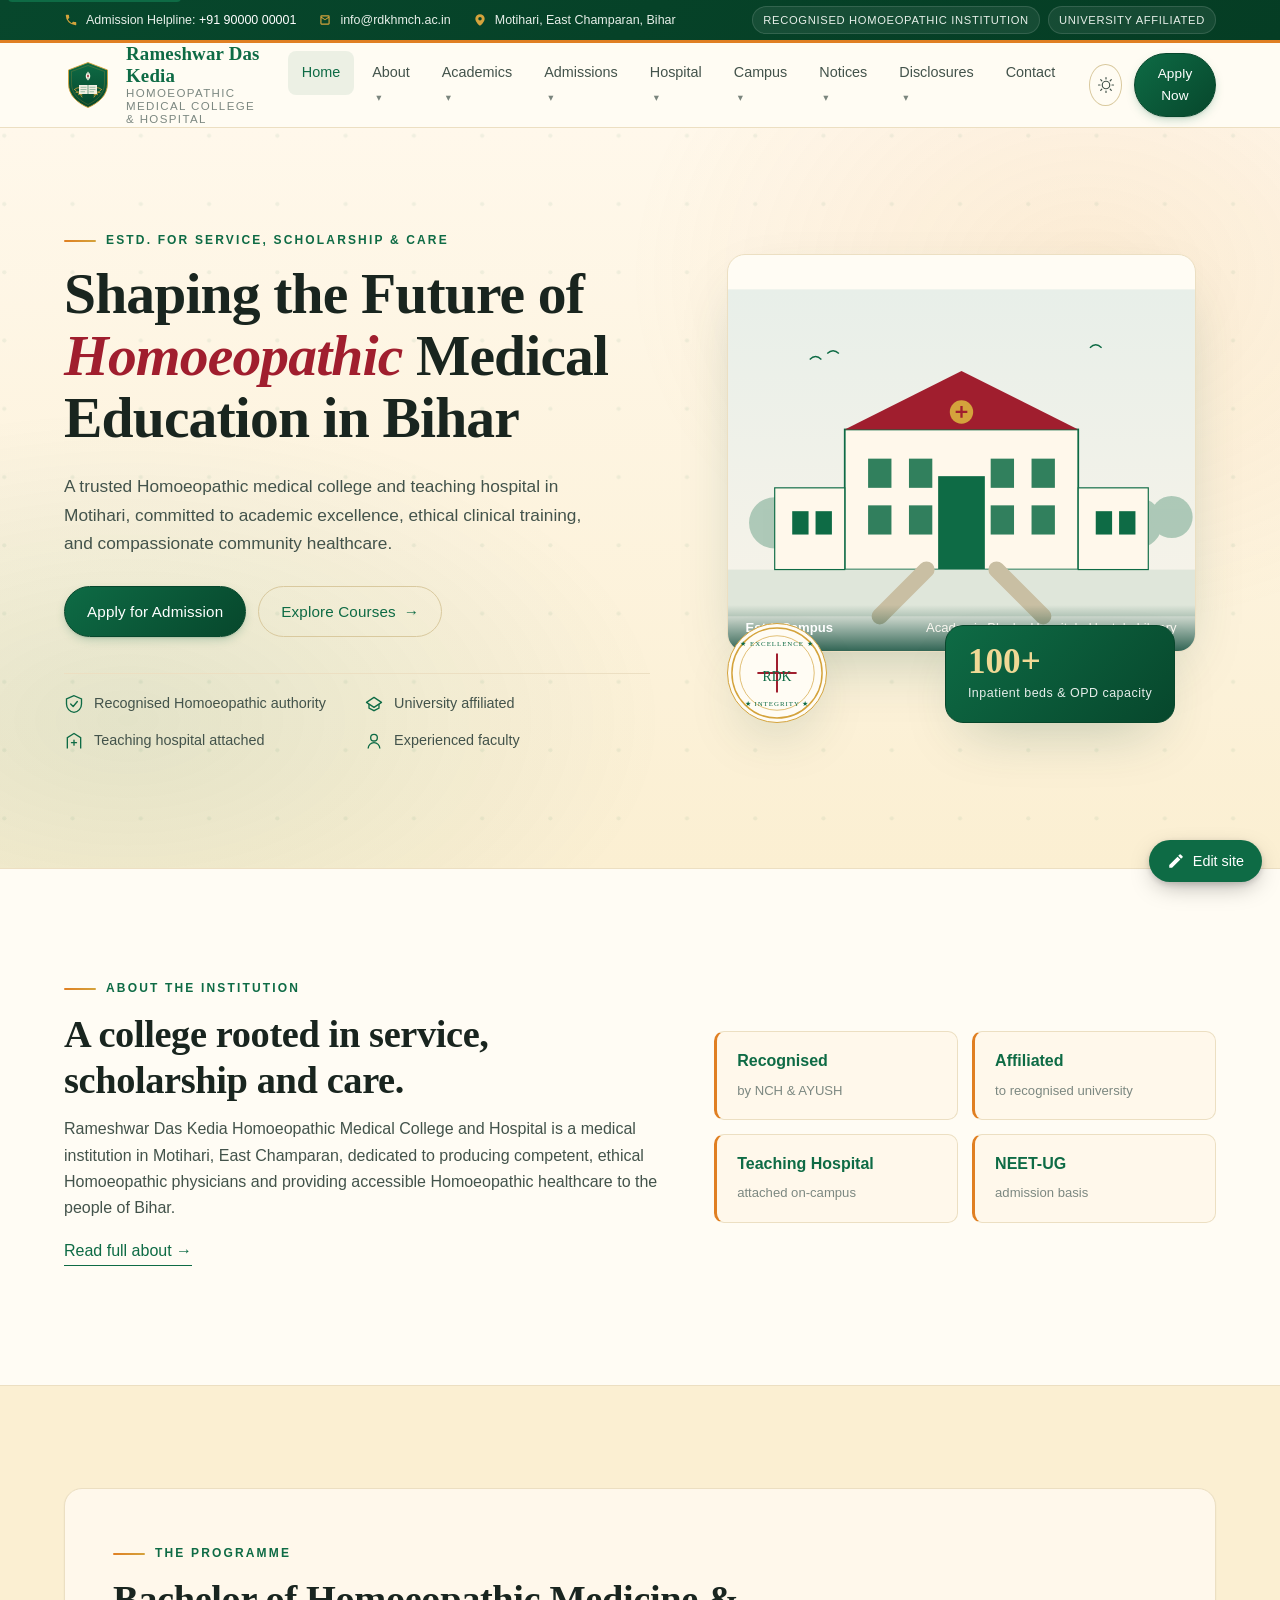
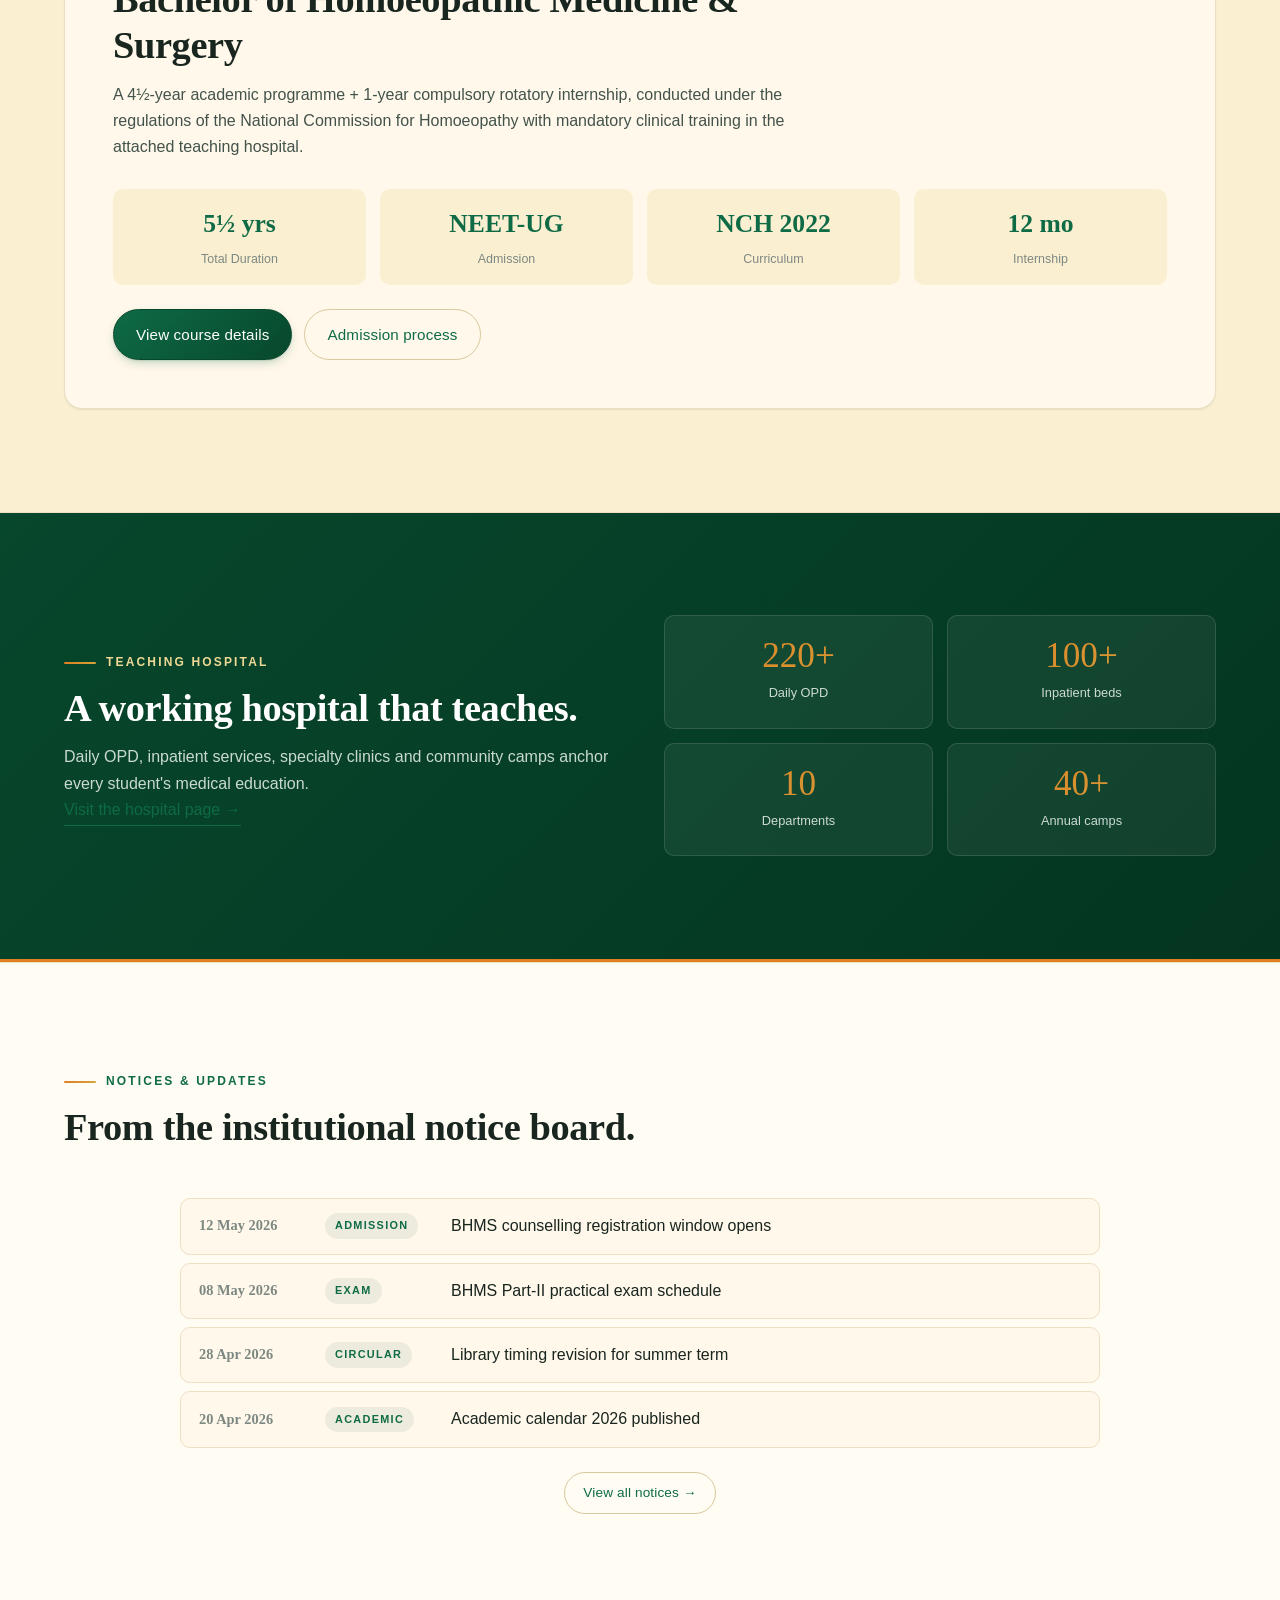
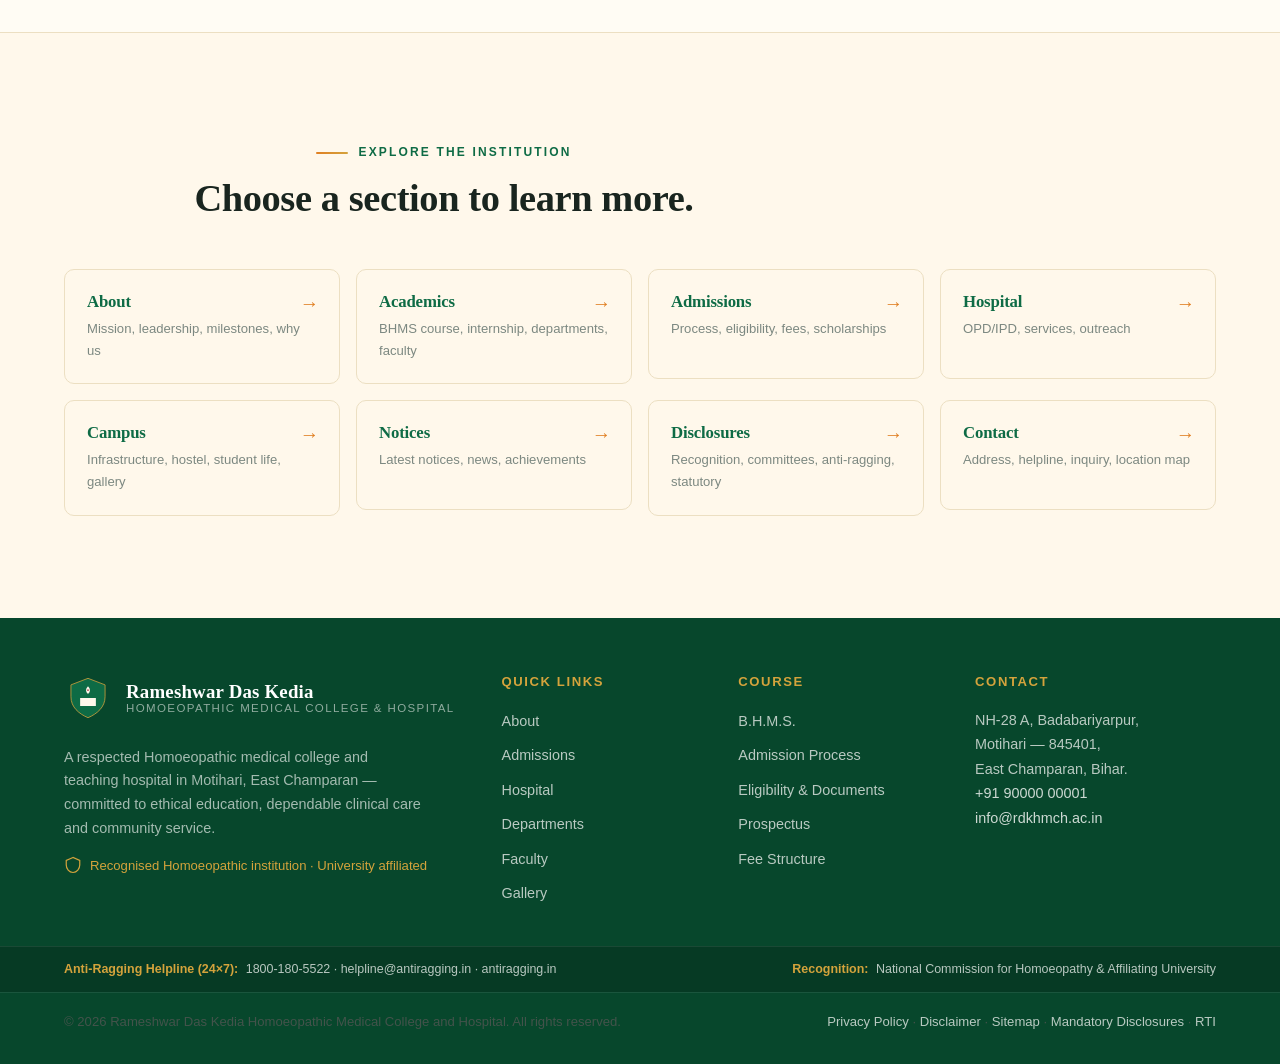
==== commit 338533a5: "Restructure into multi-page navigation with dropdown sub-menus Stop dumping everything on Home. The " ====
--- a/index.html
+++ b/index.html
@@ -94,14 +94,76 @@
     <nav class="nav" id="primaryNav" aria-label="Primary">
       <ul>
         <li><a href="#home">Home</a></li>
-        <li><a href="#about">About</a></li>
-        <li><a href="#courses">Courses</a></li>
-        <li><a href="#hospital">Hospital</a></li>
-        <li><a href="#departments">Departments</a></li>
-        <li><a href="#faculty">Faculty</a></li>
-        <li><a href="#admissions">Admissions</a></li>
-        <li><a href="#notices">Notices</a></li>
-        <li><a href="#disclosures">Disclosures</a></li>
+
+        <li class="has-sub">
+          <a href="#about" aria-haspopup="true" aria-expanded="false">About <span class="caret" aria-hidden="true">▾</span></a>
+          <ul class="sub" role="menu">
+            <li><a href="#about">Overview</a></li>
+            <li><a href="#about/mission">Mission &amp; Vision</a></li>
+            <li><a href="#about/messages">Chairman &amp; Principal</a></li>
+            <li><a href="#about/why">Why Choose Us</a></li>
+            <li><a href="#about/timeline">Milestones</a></li>
+            <li><a href="#about/testimonials">Testimonials</a></li>
+            <li><a href="#about/research">Research &amp; Outreach</a></li>
+          </ul>
+        </li>
+
+        <li class="has-sub">
+          <a href="#courses" aria-haspopup="true" aria-expanded="false">Academics <span class="caret" aria-hidden="true">▾</span></a>
+          <ul class="sub" role="menu">
+            <li><a href="#courses">BHMS Programme</a></li>
+            <li><a href="#courses/internship">Internship Structure</a></li>
+            <li><a href="#departments">Departments</a></li>
+            <li><a href="#faculty">Faculty</a></li>
+          </ul>
+        </li>
+
+        <li class="has-sub">
+          <a href="#admissions" aria-haspopup="true" aria-expanded="false">Admissions <span class="caret" aria-hidden="true">▾</span></a>
+          <ul class="sub" role="menu">
+            <li><a href="#admissions">Admission Process</a></li>
+            <li><a href="#admissions/documents">Documents Required</a></li>
+            <li><a href="#admissions/scholarships">Scholarships &amp; Hostel</a></li>
+            <li><a href="#admissions/inquiry">Inquiry Form</a></li>
+          </ul>
+        </li>
+
+        <li class="has-sub">
+          <a href="#hospital" aria-haspopup="true" aria-expanded="false">Hospital <span class="caret" aria-hidden="true">▾</span></a>
+          <ul class="sub" role="menu">
+            <li><a href="#hospital">Overview</a></li>
+            <li><a href="#hospital/services">OPD / IPD &amp; Services</a></li>
+            <li><a href="#hospital/community">Community Outreach</a></li>
+          </ul>
+        </li>
+
+        <li class="has-sub">
+          <a href="#campus" aria-haspopup="true" aria-expanded="false">Campus <span class="caret" aria-hidden="true">▾</span></a>
+          <ul class="sub" role="menu">
+            <li><a href="#campus">Infrastructure</a></li>
+            <li><a href="#campus/student-life">Student Life</a></li>
+            <li><a href="#campus/gallery">Gallery</a></li>
+          </ul>
+        </li>
+
+        <li class="has-sub">
+          <a href="#notices" aria-haspopup="true" aria-expanded="false">Notices <span class="caret" aria-hidden="true">▾</span></a>
+          <ul class="sub" role="menu">
+            <li><a href="#notices">Notice Board</a></li>
+            <li><a href="#notices/news">News &amp; Events</a></li>
+          </ul>
+        </li>
+
+        <li class="has-sub">
+          <a href="#disclosures" aria-haspopup="true" aria-expanded="false">Disclosures <span class="caret" aria-hidden="true">▾</span></a>
+          <ul class="sub" role="menu">
+            <li><a href="#disclosures/recognition">Recognition &amp; Affiliation</a></li>
+            <li><a href="#disclosures/committees">Statutory Committees</a></li>
+            <li><a href="#disclosures/mandatory">Mandatory Disclosures</a></li>
+            <li><a href="#disclosures/ragging">Anti-Ragging</a></li>
+          </ul>
+        </li>
+
         <li><a href="#contact">Contact</a></li>
       </ul>
     </nav>
@@ -122,7 +184,7 @@
 <main id="main">
 
 <!-- ============== HERO ============== -->
-<section class="hero" id="home">
+<section class="hero" id="home" data-page="home">
   <div class="hero__bg" aria-hidden="true">
     <svg class="hero__pattern" viewBox="0 0 600 600" preserveAspectRatio="xMidYMid slice">
       <defs>
@@ -215,8 +277,119 @@
   </div>
 </section>
 
+<!-- ============== HOME — SUMMARY SECTIONS ============== -->
+
+<!-- Home: about teaser -->
+<section class="section section--home-about" data-page="home">
+  <div class="container">
+    <div class="home-about reveal">
+      <div class="home-about__text">
+        <p class="eyebrow"><span class="eyebrow__dash"></span> About the Institution</p>
+        <h2 class="section-title">A college rooted in service, scholarship and care.</h2>
+        <p>Rameshwar Das Kedia Homoeopathic Medical College and Hospital is a medical institution in Motihari, East Champaran, dedicated to producing competent, ethical Homoeopathic physicians and providing accessible Homoeopathic healthcare to the people of Bihar.</p>
+        <p><a href="#about" class="link-arrow">Read full about &rarr;</a></p>
+      </div>
+      <ul class="home-about__pills">
+        <li><strong>Recognised</strong><span>by NCH &amp; AYUSH</span></li>
+        <li><strong>Affiliated</strong><span>to recognised university</span></li>
+        <li><strong>Teaching Hospital</strong><span>attached on-campus</span></li>
+        <li><strong>NEET-UG</strong><span>admission basis</span></li>
+      </ul>
+    </div>
+  </div>
+</section>
+
+<!-- Home: course preview -->
+<section class="section section--home-course" data-page="home">
+  <div class="container">
+    <div class="home-course reveal">
+      <div class="home-course__head">
+        <p class="eyebrow"><span class="eyebrow__dash"></span> The Programme</p>
+        <h2 class="section-title">Bachelor of Homoeopathic Medicine &amp; Surgery</h2>
+        <p>A 4½-year academic programme + 1-year compulsory rotatory internship, conducted under the regulations of the National Commission for Homoeopathy with mandatory clinical training in the attached teaching hospital.</p>
+      </div>
+      <ul class="home-course__facts">
+        <li><strong>5½ yrs</strong><span>Total Duration</span></li>
+        <li><strong>NEET-UG</strong><span>Admission</span></li>
+        <li><strong>NCH 2022</strong><span>Curriculum</span></li>
+        <li><strong>12 mo</strong><span>Internship</span></li>
+      </ul>
+      <div class="home-course__cta">
+        <a href="#courses" class="btn btn--primary">View course details</a>
+        <a href="#admissions" class="btn btn--ghost">Admission process</a>
+      </div>
+    </div>
+  </div>
+</section>
+
+<!-- Home: hospital strip -->
+<section class="section section--home-hosp" data-page="home">
+  <div class="container">
+    <div class="home-hosp reveal">
+      <div class="home-hosp__intro">
+        <p class="eyebrow"><span class="eyebrow__dash"></span> Teaching Hospital</p>
+        <h2 class="section-title">A working hospital that teaches.</h2>
+        <p>Daily OPD, inpatient services, specialty clinics and community camps anchor every student's medical education.</p>
+        <a href="#hospital" class="link-arrow">Visit the hospital page &rarr;</a>
+      </div>
+      <ul class="home-hosp__stats">
+        <li><span class="num">220+</span><span class="lbl">Daily OPD</span></li>
+        <li><span class="num">100+</span><span class="lbl">Inpatient beds</span></li>
+        <li><span class="num">10</span><span class="lbl">Departments</span></li>
+        <li><span class="num">40+</span><span class="lbl">Annual camps</span></li>
+      </ul>
+    </div>
+  </div>
+</section>
+
+<!-- Home: latest notices preview -->
+<section class="section section--home-notices" data-page="home">
+  <div class="container">
+    <div class="section-head reveal">
+      <p class="eyebrow"><span class="eyebrow__dash"></span> Notices &amp; Updates</p>
+      <h2 class="section-title">From the institutional notice board.</h2>
+    </div>
+    <ul class="home-notices reveal">
+      <li><time datetime="2026-05-12">12 May 2026</time><span class="notice__cat">Admission</span><a href="#notices">BHMS counselling registration window opens</a></li>
+      <li><time datetime="2026-05-08">08 May 2026</time><span class="notice__cat">Exam</span><a href="#notices">BHMS Part-II practical exam schedule</a></li>
+      <li><time datetime="2026-04-28">28 Apr 2026</time><span class="notice__cat">Circular</span><a href="#notices">Library timing revision for summer term</a></li>
+      <li><time datetime="2026-04-20">20 Apr 2026</time><span class="notice__cat">Academic</span><a href="#notices">Academic calendar 2026 published</a></li>
+    </ul>
+    <p class="center reveal" style="margin-top:24px"><a href="#notices" class="btn btn--ghost btn--sm">View all notices &rarr;</a></p>
+  </div>
+</section>
+
+<!-- Home: explore strip -->
+<section class="section section--home-explore" data-page="home">
+  <div class="container">
+    <div class="section-head reveal center">
+      <p class="eyebrow"><span class="eyebrow__dash"></span> Explore the Institution</p>
+      <h2 class="section-title">Choose a section to learn more.</h2>
+    </div>
+    <ul class="home-explore reveal">
+      <li><a href="#about"><h3>About</h3><span>Mission, leadership, milestones, why us</span></a></li>
+      <li><a href="#courses"><h3>Academics</h3><span>BHMS course, internship, departments, faculty</span></a></li>
+      <li><a href="#admissions"><h3>Admissions</h3><span>Process, eligibility, fees, scholarships</span></a></li>
+      <li><a href="#hospital"><h3>Hospital</h3><span>OPD/IPD, services, outreach</span></a></li>
+      <li><a href="#campus"><h3>Campus</h3><span>Infrastructure, hostel, student life, gallery</span></a></li>
+      <li><a href="#notices"><h3>Notices</h3><span>Latest notices, news, achievements</span></a></li>
+      <li><a href="#disclosures"><h3>Disclosures</h3><span>Recognition, committees, anti-ragging, statutory</span></a></li>
+      <li><a href="#contact"><h3>Contact</h3><span>Address, helpline, inquiry, location map</span></a></li>
+    </ul>
+  </div>
+</section>
+
 <!-- ============== ABOUT ============== -->
-<section class="section section--about" id="about">
+<!-- page header: about -->
+<header class="page-header" data-page="about">
+  <div class="container page-header__inner">
+    <p class="breadcrumb"><a href="#home">Home</a><span class="sep">/</span><span>About</span></p>
+    <h1>About the Institution</h1>
+    <p>Mission, vision, leadership, milestones and the institution's sincere commitment to ethical Homoeopathic education.</p>
+  </div>
+</header>
+
+<section class="section section--about" id="about" data-page="about">
   <div class="container">
     <div class="section-head reveal">
       <p class="eyebrow"><span class="eyebrow__dash"></span> About the Institution</p>
@@ -250,7 +423,7 @@
       </article>
     </div>
 
-    <div class="message-grid">
+    <div class="message-grid" id="principal-message">
       <article class="message-card reveal">
         <p class="eyebrow">From the Chairman</p>
         <blockquote>
@@ -274,7 +447,7 @@
       </article>
     </div>
 
-    <div class="timeline reveal" aria-label="Institutional milestones">
+    <div class="timeline reveal" aria-label="Institutional milestones" id="milestones">
       <h3 class="timeline__title">A short institutional timeline</h3>
       <ol class="timeline__list">
         <li><span class="t-year">Year ____</span><span class="t-text">Establishment of the institution by the founding trust.</span></li>
@@ -288,7 +461,7 @@
 </section>
 
 <!-- ============== WHY CHOOSE US ============== -->
-<section class="section section--why" id="why">
+<section class="section section--why" id="why" data-page="about">
   <div class="container">
     <div class="section-head reveal">
       <p class="eyebrow"><span class="eyebrow__dash"></span> Why this institution</p>
@@ -330,7 +503,16 @@
 </section>
 
 <!-- ============== RECOGNITION ============== -->
-<section class="section section--recog" id="recognition">
+<!-- page header: disclosures -->
+<header class="page-header" data-page="disclosures">
+  <div class="container page-header__inner">
+    <p class="breadcrumb"><a href="#home">Home</a><span class="sep">/</span><span>Disclosures</span></p>
+    <h1>Mandatory Disclosures &amp; Statutory Information</h1>
+    <p>Recognition documents, statutory committees, anti-ragging compliance and other public disclosures as required by NCH and applicable regulations.</p>
+  </div>
+</header>
+
+<section class="section section--recog" id="recognition" data-page="disclosures">
   <div class="container">
     <div class="section-head reveal">
       <p class="eyebrow"><span class="eyebrow__dash"></span> Recognition · Approvals · Affiliation</p>
@@ -385,7 +567,16 @@
 </section>
 
 <!-- ============== COURSES ============== -->
-<section class="section section--courses" id="courses">
+<!-- page header: courses -->
+<header class="page-header" data-page="courses">
+  <div class="container page-header__inner">
+    <p class="breadcrumb"><a href="#home">Home</a><span class="sep">/</span><span>Academics</span></p>
+    <h1>BHMS Programme &amp; Internship</h1>
+    <p>A 4½-year Bachelor of Homoeopathic Medicine &amp; Surgery programme followed by a 12-month compulsory rotatory internship — conducted as per NCH regulations.</p>
+  </div>
+</header>
+
+<section class="section section--courses" id="courses" data-page="courses">
   <div class="container">
     <div class="section-head reveal">
       <p class="eyebrow"><span class="eyebrow__dash"></span> Courses Offered</p>
@@ -419,7 +610,7 @@
     </div>
 
     <!-- Internship — NCH BHMS Course Regulations, 12-month rotatory internship -->
-    <div class="intern reveal">
+    <div class="intern reveal" id="internship">
       <div class="intern__head">
         <p class="eyebrow"><span class="eyebrow__dash"></span> Compulsory Rotatory Internship</p>
         <h3>12-month structured internship as per NCH regulations</h3>
@@ -442,7 +633,16 @@
 </section>
 
 <!-- ============== ADMISSIONS ============== -->
-<section class="section section--admissions" id="admissions">
+<!-- page header: admissions -->
+<header class="page-header" data-page="admissions">
+  <div class="container page-header__inner">
+    <p class="breadcrumb"><a href="#home">Home</a><span class="sep">/</span><span>Admissions</span></p>
+    <h1>Admission Process &amp; Inquiry</h1>
+    <p>A clear, step-by-step admission journey through the recognised counselling process — eligibility, documents, fees, scholarships and contact.</p>
+  </div>
+</header>
+
+<section class="section section--admissions" id="admissions" data-page="admissions">
   <div class="container">
     <div class="section-head reveal">
       <p class="eyebrow"><span class="eyebrow__dash"></span> Admissions</p>
@@ -462,7 +662,7 @@
       </ol>
 
       <aside class="adm-side reveal">
-        <div class="adm-card">
+        <div class="adm-card" id="admission-docs">
           <h4>Documents required</h4>
           <ul class="checklist">
             <li>10th &amp; 12th mark sheets and certificates</li>
@@ -476,7 +676,7 @@
           </ul>
         </div>
 
-        <div class="adm-card adm-card--soft">
+        <div class="adm-card adm-card--soft" id="admission-scholarships">
           <h4>Scholarships &amp; reservations</h4>
           <p>Reservations as per Government of Bihar / Government of India norms. Scholarship details for SC / ST / OBC / EWS categories are made available at the admission office.</p>
         </div>
@@ -519,7 +719,16 @@
 </section>
 
 <!-- ============== HOSPITAL ============== -->
-<section class="section section--hospital" id="hospital">
+<!-- page header: hospital -->
+<header class="page-header" data-page="hospital">
+  <div class="container page-header__inner">
+    <p class="breadcrumb"><a href="#home">Home</a><span class="sep">/</span><span>Hospital</span></p>
+    <h1>Teaching Hospital</h1>
+    <p>A working Homoeopathic teaching hospital — daily OPD, inpatient services, specialty clinics and community health camps.</p>
+  </div>
+</header>
+
+<section class="section section--hospital" id="hospital" data-page="hospital">
   <div class="container">
     <div class="section-head reveal">
       <p class="eyebrow"><span class="eyebrow__dash"></span> Teaching Hospital</p>
@@ -535,7 +744,7 @@
       <li class="stat reveal"><span class="stat__num" data-count="40">40+</span><span class="stat__lbl">Annual health camps</span></li>
     </ul>
 
-    <div class="hosp-grid">
+    <div class="hosp-grid" id="hospital-services">
       <article class="hosp reveal">
         <h3>OPD Services</h3>
         <p>General Homoeopathic OPD running through the week with senior physician supervision and student case-taking.</p>
@@ -562,12 +771,21 @@
       </article>
     </div>
 
-    <p class="hosp-philosophy reveal"><em>“Cure the patient — gently, rapidly, and permanently — with the least possible disturbance to the system.”</em><br><span>The classical Hahnemannian principle that guides every clinical decision in our hospital.</span></p>
+    <p class="hosp-philosophy reveal" id="hospital-community"><em>“Cure the patient — gently, rapidly, and permanently — with the least possible disturbance to the system.”</em><br><span>The classical Hahnemannian principle that guides every clinical decision in our hospital.</span></p>
   </div>
 </section>
 
 <!-- ============== DEPARTMENTS ============== -->
-<section class="section section--depts" id="departments">
+<!-- page header: departments -->
+<header class="page-header" data-page="departments">
+  <div class="container page-header__inner">
+    <p class="breadcrumb"><a href="#home">Home</a><span class="sep">/</span><span>Academics</span></p>
+    <h1>Academic Departments</h1>
+    <p>Departments built around the BHMS curriculum, supported by laboratories, museum, herbal garden and clinical postings.</p>
+  </div>
+</header>
+
+<section class="section section--depts" id="departments" data-page="departments">
   <div class="container">
     <div class="section-head reveal">
       <p class="eyebrow"><span class="eyebrow__dash"></span> Academic Departments</p>
@@ -623,7 +841,16 @@
 </section>
 
 <!-- ============== FACULTY ============== -->
-<section class="section section--faculty" id="faculty">
+<!-- page header: faculty -->
+<header class="page-header" data-page="faculty">
+  <div class="container page-header__inner">
+    <p class="breadcrumb"><a href="#home">Home</a><span class="sep">/</span><span>Academics</span></p>
+    <h1>Faculty &amp; Leadership</h1>
+    <p>A faculty of clinicians and teachers — registered with the State Board of Homoeopathic Medicine and approved by the National Commission for Homoeopathy.</p>
+  </div>
+</header>
+
+<section class="section section--faculty" id="faculty" data-page="faculty">
   <div class="container">
     <div class="section-head reveal">
       <p class="eyebrow"><span class="eyebrow__dash"></span> Faculty &amp; Leadership</p>
@@ -696,7 +923,16 @@
 </section>
 
 <!-- ============== INFRASTRUCTURE ============== -->
-<section class="section section--infra" id="infrastructure">
+<!-- page header: campus -->
+<header class="page-header" data-page="campus">
+  <div class="container page-header__inner">
+    <p class="breadcrumb"><a href="#home">Home</a><span class="sep">/</span><span>Campus</span></p>
+    <h1>Campus &amp; Student Life</h1>
+    <p>Infrastructure, hostel, library, herbal garden, student activities and the wider life of the campus.</p>
+  </div>
+</header>
+
+<section class="section section--infra" id="infrastructure" data-page="campus">
   <div class="container">
     <div class="section-head reveal">
       <p class="eyebrow"><span class="eyebrow__dash"></span> Campus Infrastructure</p>
@@ -750,7 +986,7 @@
 </section>
 
 <!-- ============== STUDENT LIFE ============== -->
-<section class="section section--life" id="student-life">
+<section class="section section--life" id="student-life" data-page="campus">
   <div class="container">
     <div class="section-head reveal">
       <p class="eyebrow"><span class="eyebrow__dash"></span> Student Life</p>
@@ -770,7 +1006,7 @@
 </section>
 
 <!-- ============== STATUTORY COMMITTEES (NCH / UGC / POSH) ============== -->
-<section class="section section--committees" id="committees">
+<section class="section section--committees" id="committees" data-page="disclosures">
   <div class="container">
     <div class="section-head reveal">
       <p class="eyebrow"><span class="eyebrow__dash"></span> Statutory Committees</p>
@@ -879,7 +1115,7 @@
     </div>
 
     <!-- Anti-ragging national helpline strip -->
-    <aside class="ragging" role="note">
+    <aside class="ragging" role="note" id="ragging-anchor">
       <div class="ragging__icon" aria-hidden="true">
         <svg viewBox="0 0 24 24"><path d="M12 2 3 6v6c0 5 3.8 9.7 9 10 5.2-.3 9-5 9-10V6Z" fill="none" stroke="currentColor" stroke-width="1.6"/><path d="M12 8v5m0 3v.1" stroke="currentColor" stroke-width="2" stroke-linecap="round"/></svg>
       </div>
@@ -892,7 +1128,16 @@
 </section>
 
 <!-- ============== NOTICES ============== -->
-<section class="section section--notices" id="notices">
+<!-- page header: notices -->
+<header class="page-header" data-page="notices">
+  <div class="container page-header__inner">
+    <p class="breadcrumb"><a href="#home">Home</a><span class="sep">/</span><span>Notices</span></p>
+    <h1>Notices, News &amp; Events</h1>
+    <p>Institutional notice board, examination updates, circulars, events, achievements and outreach activity.</p>
+  </div>
+</header>
+
+<section class="section section--notices" id="notices" data-page="notices">
   <div class="container">
     <div class="section-head reveal">
       <p class="eyebrow"><span class="eyebrow__dash"></span> Notices &amp; Announcements</p>
@@ -926,7 +1171,7 @@
 </section>
 
 <!-- ============== NEWS / EVENTS ============== -->
-<section class="section section--news" id="news">
+<section class="section section--news" id="news" data-page="notices">
   <div class="container">
     <div class="section-head reveal">
       <p class="eyebrow"><span class="eyebrow__dash"></span> News, Events &amp; Achievements</p>
@@ -944,7 +1189,7 @@
 </section>
 
 <!-- ============== TESTIMONIALS ============== -->
-<section class="section section--testi" id="testimonials">
+<section class="section section--testi" id="testimonials" data-page="about">
   <div class="container">
     <div class="section-head reveal">
       <p class="eyebrow"><span class="eyebrow__dash"></span> Voices from the Institution</p>
@@ -980,7 +1225,7 @@
 </section>
 
 <!-- ============== GALLERY ============== -->
-<section class="section section--gallery" id="gallery">
+<section class="section section--gallery" id="gallery" data-page="campus">
   <div class="container">
     <div class="section-head reveal">
       <p class="eyebrow"><span class="eyebrow__dash"></span> Gallery</p>
@@ -1001,7 +1246,7 @@
 </section>
 
 <!-- ============== RESEARCH / OUTREACH ============== -->
-<section class="section section--research" id="research">
+<section class="section section--research" id="research" data-page="about">
   <div class="container">
     <div class="section-head reveal">
       <p class="eyebrow"><span class="eyebrow__dash"></span> Research &amp; Community Outreach</p>
@@ -1019,9 +1264,9 @@
 </section>
 
 <!-- ============== QUICK LINKS ============== -->
-<section class="section section--quick" id="disclosures">
-  <div class="container">
-    <div class="section-head reveal">
+<section class="section section--quick" id="disclosures" data-page="disclosures">
+  <div class="container">
+    <div class="section-head reveal" id="mandatory-disclosures">
       <p class="eyebrow"><span class="eyebrow__dash"></span> Mandatory Disclosures</p>
       <h2 class="section-title">Public information &amp; downloadable documents.</h2>
       <p class="section-lede">Information published in compliance with the disclosure requirements of the National Commission for Homoeopathy, the affiliating university, and applicable statutory regulations. Drag a PDF onto any tile (in edit mode) to attach the corresponding document.</p>
@@ -1099,7 +1344,16 @@
 </section>
 
 <!-- ============== CONTACT ============== -->
-<section class="section section--contact" id="contact">
+<!-- page header: contact -->
+<header class="page-header" data-page="contact">
+  <div class="container page-header__inner">
+    <p class="breadcrumb"><a href="#home">Home</a><span class="sep">/</span><span>Contact</span></p>
+    <h1>Reach the Institution</h1>
+    <p>Visit, write or call — admission helpline, hospital OPD, principal's office, location and inquiry form.</p>
+  </div>
+</header>
+
+<section class="section section--contact" id="contact" data-page="contact">
   <div class="container contact-wrap">
     <div class="contact-info reveal">
       <p class="eyebrow"><span class="eyebrow__dash"></span> Reach Us</p>
--- a/assets/styles.css
+++ b/assets/styles.css
@@ -1013,5 +1013,195 @@
 .reveal.is-in { opacity: 1; transform: none; }
 @media (prefers-reduced-motion: reduce) { .reveal { opacity: 1; transform: none; transition: none; } }
 
+/* ==========================================================
+   ROUTING — show only the active page's sections
+   ========================================================== */
+
+/* Hide all data-paged sections by default; router toggles .is-page-active */
+[data-page] { display: none; }
+[data-page].is-page-active { display: block; }
+/* But always allow nav anchors (which also have hash hrefs starting with #) and footer */
+nav [data-page], footer [data-page] { display: revert; }
+
+/* Router-controlled body class hides the default reveal slide on page switch */
+body.routing .reveal { transition: none; }
+
+/* Page header for non-home pages */
+.page-header {
+  background: linear-gradient(135deg, var(--brand) 0%, var(--brand-deep) 100%);
+  color: #fff; padding: clamp(40px, 6vw, 64px) 0 clamp(28px, 4vw, 44px);
+  position: relative; overflow: hidden;
+  border-bottom: 3px solid var(--saffron);
+}
+.page-header::after {
+  content: ""; position: absolute; right: -80px; top: -80px;
+  width: 280px; height: 280px; border-radius: 50%;
+  background: radial-gradient(circle, rgba(224,127,34,.25), transparent 70%);
+}
+.page-header__inner { position: relative; z-index: 1; }
+.page-header .breadcrumb {
+  display: inline-flex; align-items: center; gap: 8px;
+  font-size: .78rem; color: rgba(255,255,255,.85); margin-bottom: 14px;
+  text-transform: uppercase; letter-spacing: .12em; font-weight: 500;
+}
+.page-header .breadcrumb a { color: var(--gold-soft); border-bottom: 1px dashed transparent; }
+.page-header .breadcrumb a:hover { border-bottom-color: var(--gold-soft); color: var(--gold-soft); }
+.page-header .breadcrumb .sep { color: rgba(255,255,255,.4); }
+.page-header h1 {
+  color: #fff; font-size: clamp(1.8rem, 4vw, 2.6rem); margin-bottom: .3em;
+}
+.page-header p { color: rgba(255,255,255,.85); font-size: 1rem; max-width: 720px; margin: 0; }
+
+/* ==========================================================
+   DROPDOWN NAVIGATION (sub-menus)
+   ========================================================== */
+.nav .has-sub { position: relative; }
+.nav .caret { font-size: .65rem; margin-left: 4px; opacity: .7; transition: transform .2s ease; }
+
+.nav .sub {
+  position: absolute; top: calc(100% + 6px); left: 0;
+  min-width: 240px;
+  background: var(--bg-elev);
+  border: 1px solid var(--border);
+  border-top: 3px solid var(--saffron);
+  border-radius: 10px;
+  box-shadow: var(--shadow-lg);
+  padding: 8px;
+  list-style: none;
+  margin: 0;
+  display: flex; flex-direction: column; gap: 0;
+  opacity: 0; visibility: hidden; transform: translateY(8px);
+  transition: opacity .2s ease, transform .2s ease, visibility .2s ease;
+  z-index: 50;
+}
+.nav .sub li { margin: 0; }
+.nav .sub a {
+  display: block; padding: 10px 14px;
+  font-size: .88rem; color: var(--fg-2); border-radius: 6px;
+  border-bottom: none;
+}
+.nav .sub a:hover { background: var(--bg-soft); color: var(--brand); }
+[data-theme="dark"] .nav .sub a:hover { color: var(--accent); }
+
+.nav .has-sub:hover > .sub,
+.nav .has-sub:focus-within > .sub {
+  opacity: 1; visibility: visible; transform: translateY(0);
+}
+.nav .has-sub:hover > a > .caret,
+.nav .has-sub:focus-within > a > .caret { transform: rotate(180deg); }
+
+/* Active route */
+.nav a.is-route-active { color: var(--brand); background: rgba(14,107,69,.08); }
+[data-theme="dark"] .nav a.is-route-active { color: var(--accent); background: rgba(92,196,152,.1); }
+
+/* Mobile nav: stack sub-menus inline as accordion */
+@media (max-width: 1080px) {
+  .nav .sub {
+    position: static; opacity: 1; visibility: visible; transform: none;
+    background: var(--bg-soft); border: none; border-left: 2px solid var(--saffron);
+    border-radius: 0; box-shadow: none; padding: 0 0 0 12px;
+    margin: 4px 0 8px 14px;
+    max-height: 0; overflow: hidden; transition: max-height .3s ease;
+  }
+  .nav .has-sub.is-open > .sub { max-height: 600px; padding: 6px 0 6px 12px; }
+  .nav .sub a { padding: 10px 14px; font-size: .92rem; border-radius: 6px; }
+  .nav .has-sub.is-open > a > .caret { transform: rotate(180deg); }
+}
+
+/* ---------- home page summary blocks ---------- */
+.section--home-about { background: var(--bg-elev); border-block: 1px solid var(--border); }
+.section--home-course { background: var(--bg-soft); border-bottom: 1px solid var(--border); }
+.section--home-hosp {
+  background: linear-gradient(135deg, var(--brand-deep) 0%, #043520 100%);
+  color: #ECF5F0; border-bottom: 3px solid var(--saffron);
+}
+.section--home-hosp h2, .section--home-hosp h3 { color: #fff; }
+.section--home-hosp .eyebrow { color: var(--gold-soft); }
+.section--home-hosp p { color: rgba(236,245,240,.85); }
+.section--home-notices { background: var(--bg-elev); border-block: 1px solid var(--border); }
+.section--home-explore { background: var(--bg); }
+
+.home-about { display: grid; grid-template-columns: 1.2fr 1fr; gap: 48px; align-items: center; }
+@media (max-width: 880px) { .home-about { grid-template-columns: 1fr; gap: 32px; } }
+.home-about__pills {
+  list-style: none; padding: 0; margin: 0;
+  display: grid; grid-template-columns: 1fr 1fr; gap: 14px;
+}
+.home-about__pills li {
+  background: var(--bg); border: 1px solid var(--border); border-left: 3px solid var(--saffron);
+  border-radius: var(--radius); padding: 16px 20px;
+}
+.home-about__pills strong { display: block; color: var(--brand); font-size: 1rem; margin-bottom: 2px; }
+[data-theme="dark"] .home-about__pills strong { color: var(--accent); }
+.home-about__pills span { font-size: .82rem; color: var(--fg-mute); }
+
+.home-course { background: var(--bg); border: 1px solid var(--border); border-radius: var(--radius-lg); padding: clamp(28px, 4vw, 48px); box-shadow: var(--shadow-sm); }
+.home-course__head { max-width: 720px; margin-bottom: 28px; }
+.home-course__facts { list-style: none; padding: 0; margin: 0 0 24px; display: grid; grid-template-columns: repeat(4, 1fr); gap: 14px; }
+.home-course__facts li { padding: 14px 16px; background: var(--bg-soft); border-radius: var(--radius); text-align: center; }
+.home-course__facts strong { display: block; font-family: var(--serif); font-size: 1.6rem; color: var(--brand); }
+[data-theme="dark"] .home-course__facts strong { color: var(--accent); }
+.home-course__facts span { font-size: .78rem; color: var(--fg-mute); }
+.home-course__cta { display: flex; gap: 12px; flex-wrap: wrap; }
+@media (max-width: 540px) { .home-course__facts { grid-template-columns: 1fr 1fr; } }
+
+.home-hosp { display: grid; grid-template-columns: 1fr 1fr; gap: 48px; align-items: center; }
+@media (max-width: 880px) { .home-hosp { grid-template-columns: 1fr; gap: 32px; } }
+.home-hosp__intro p:last-of-type { margin-bottom: 0; }
+.home-hosp__stats {
+  list-style: none; padding: 0; margin: 0;
+  display: grid; grid-template-columns: 1fr 1fr; gap: 14px;
+}
+.home-hosp__stats li { padding: 22px; background: rgba(255,255,255,.06); border: 1px solid rgba(255,255,255,.12); border-radius: var(--radius); text-align: center; }
+.home-hosp__stats .num {
+  display: block; font-family: var(--serif); font-size: 2.2rem; line-height: 1;
+  background: linear-gradient(135deg, var(--saffron), var(--gold));
+  -webkit-background-clip: text; background-clip: text; color: transparent;
+  margin-bottom: 6px;
+}
+.home-hosp__stats .lbl { font-size: .8rem; color: rgba(236,245,240,.85); }
+
+.home-notices { list-style: none; padding: 0; margin: 0; display: grid; gap: 8px; max-width: 920px; margin-inline: auto; }
+.home-notices li {
+  display: grid; grid-template-columns: 110px 110px 1fr; gap: 16px; align-items: center;
+  background: var(--bg); border: 1px solid var(--border); border-radius: var(--radius);
+  padding: 14px 18px; transition: border-color .2s ease, transform .2s ease;
+}
+.home-notices li:hover { border-color: var(--accent); transform: translateX(2px); }
+.home-notices time { font-family: var(--serif); font-weight: 600; color: var(--fg-mute); font-size: .9rem; }
+.home-notices a { color: var(--fg); font-weight: 500; }
+.home-notices a:hover { color: var(--brand); }
+@media (max-width: 720px) {
+  .home-notices li { grid-template-columns: 1fr; gap: 4px; }
+}
+
+.home-explore { list-style: none; padding: 0; margin: 0; display: grid; grid-template-columns: repeat(4, 1fr); gap: 16px; }
+@media (max-width: 960px) { .home-explore { grid-template-columns: repeat(2, 1fr); } }
+@media (max-width: 480px) { .home-explore { grid-template-columns: 1fr; } }
+.home-explore a {
+  display: flex; flex-direction: column; gap: 6px; min-height: 110px;
+  background: var(--bg); border: 1px solid var(--border); border-radius: var(--radius);
+  padding: 22px; color: var(--fg);
+  transition: border-color .25s ease, transform .25s ease, background .25s ease;
+  position: relative;
+}
+.home-explore a::after {
+  content: "→"; position: absolute; top: 18px; right: 20px;
+  color: var(--saffron); font-size: 1.2rem; transition: transform .2s ease;
+}
+.home-explore a:hover { border-color: var(--brand); transform: translateY(-2px); background: var(--bg-elev); }
+.home-explore a:hover::after { transform: translateX(4px); }
+.home-explore h3 { margin: 0; font-size: 1.05rem; color: var(--brand); }
+[data-theme="dark"] .home-explore h3 { color: var(--accent); }
+.home-explore span { font-size: .82rem; color: var(--fg-mute); }
+
+.link-arrow {
+  display: inline-flex; align-items: center; gap: 4px;
+  color: var(--brand); font-weight: 500;
+  border-bottom: 1px solid currentColor; padding-bottom: 1px;
+  transition: gap .2s ease, color .2s ease;
+}
+.link-arrow:hover { color: var(--saffron); gap: 8px; }
+
 /* ---------- selection ---------- */
 ::selection { background: var(--accent); color: var(--brand-deep); }
